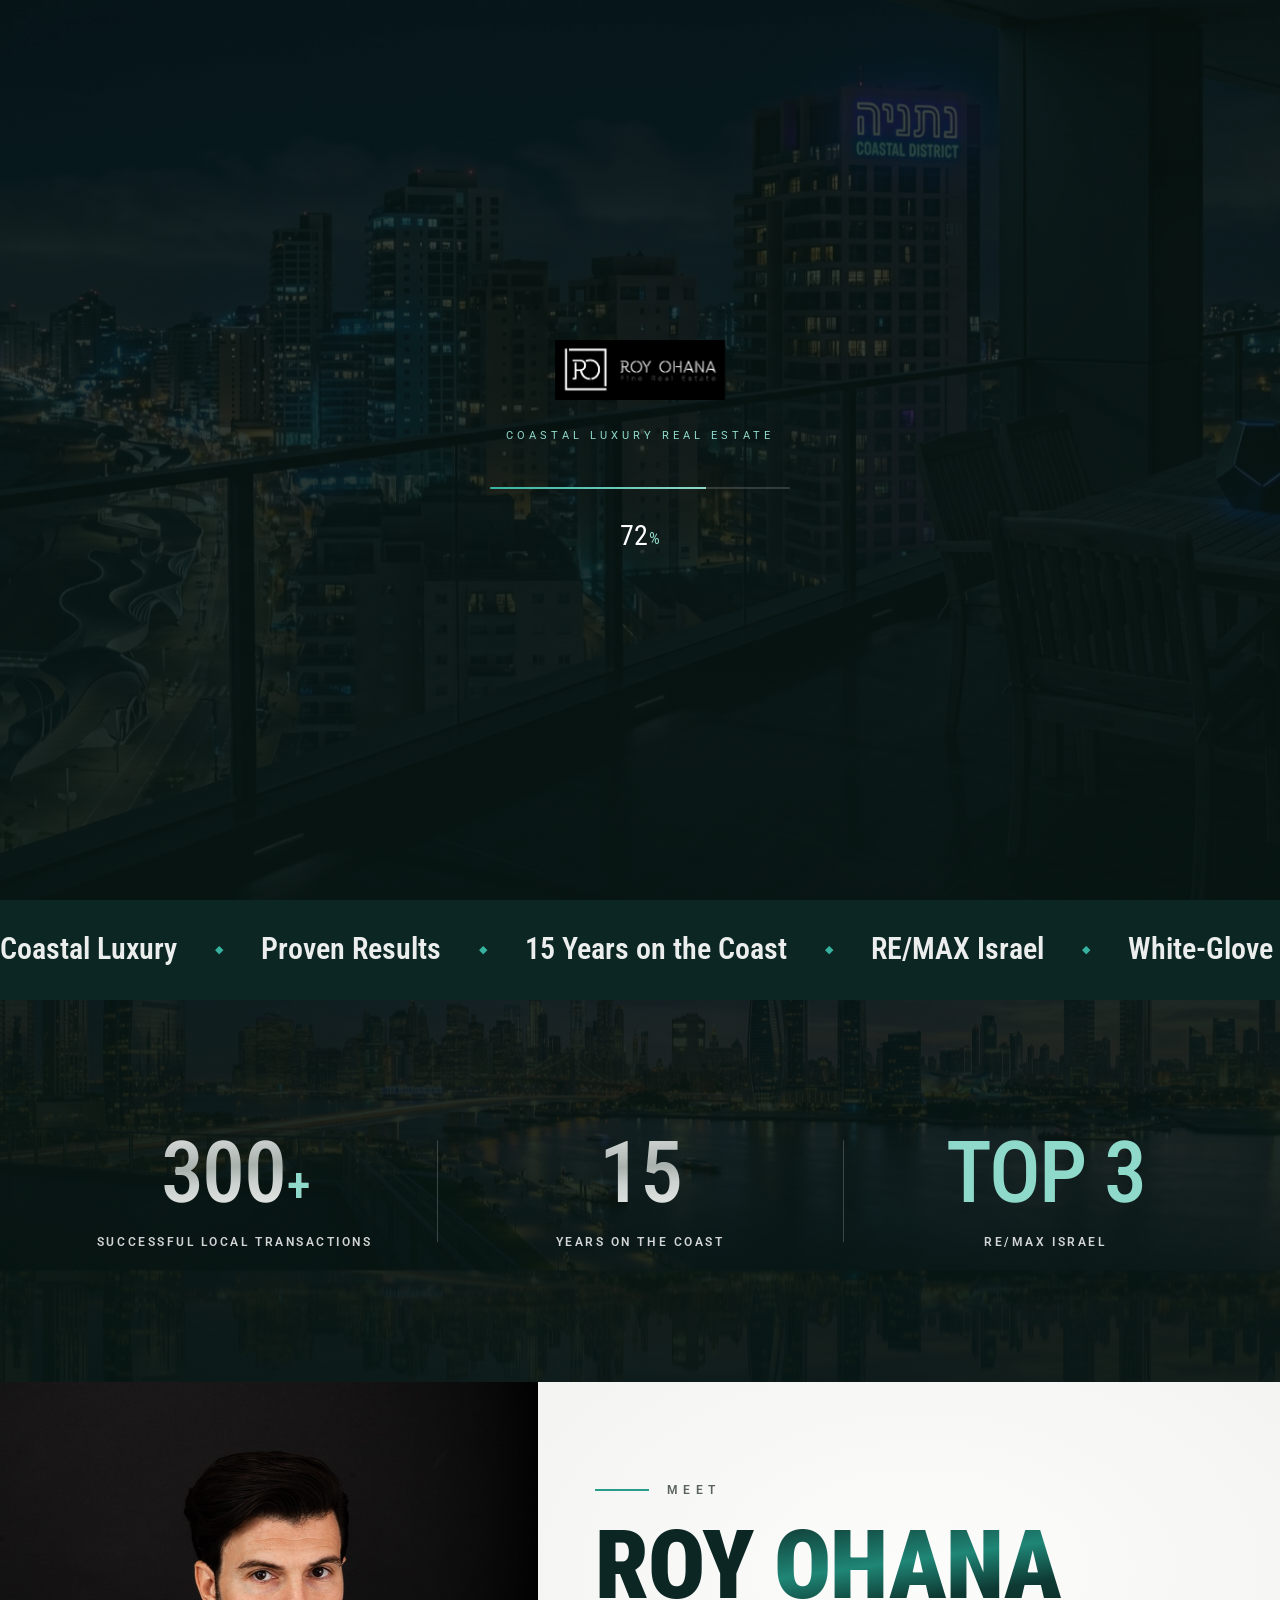
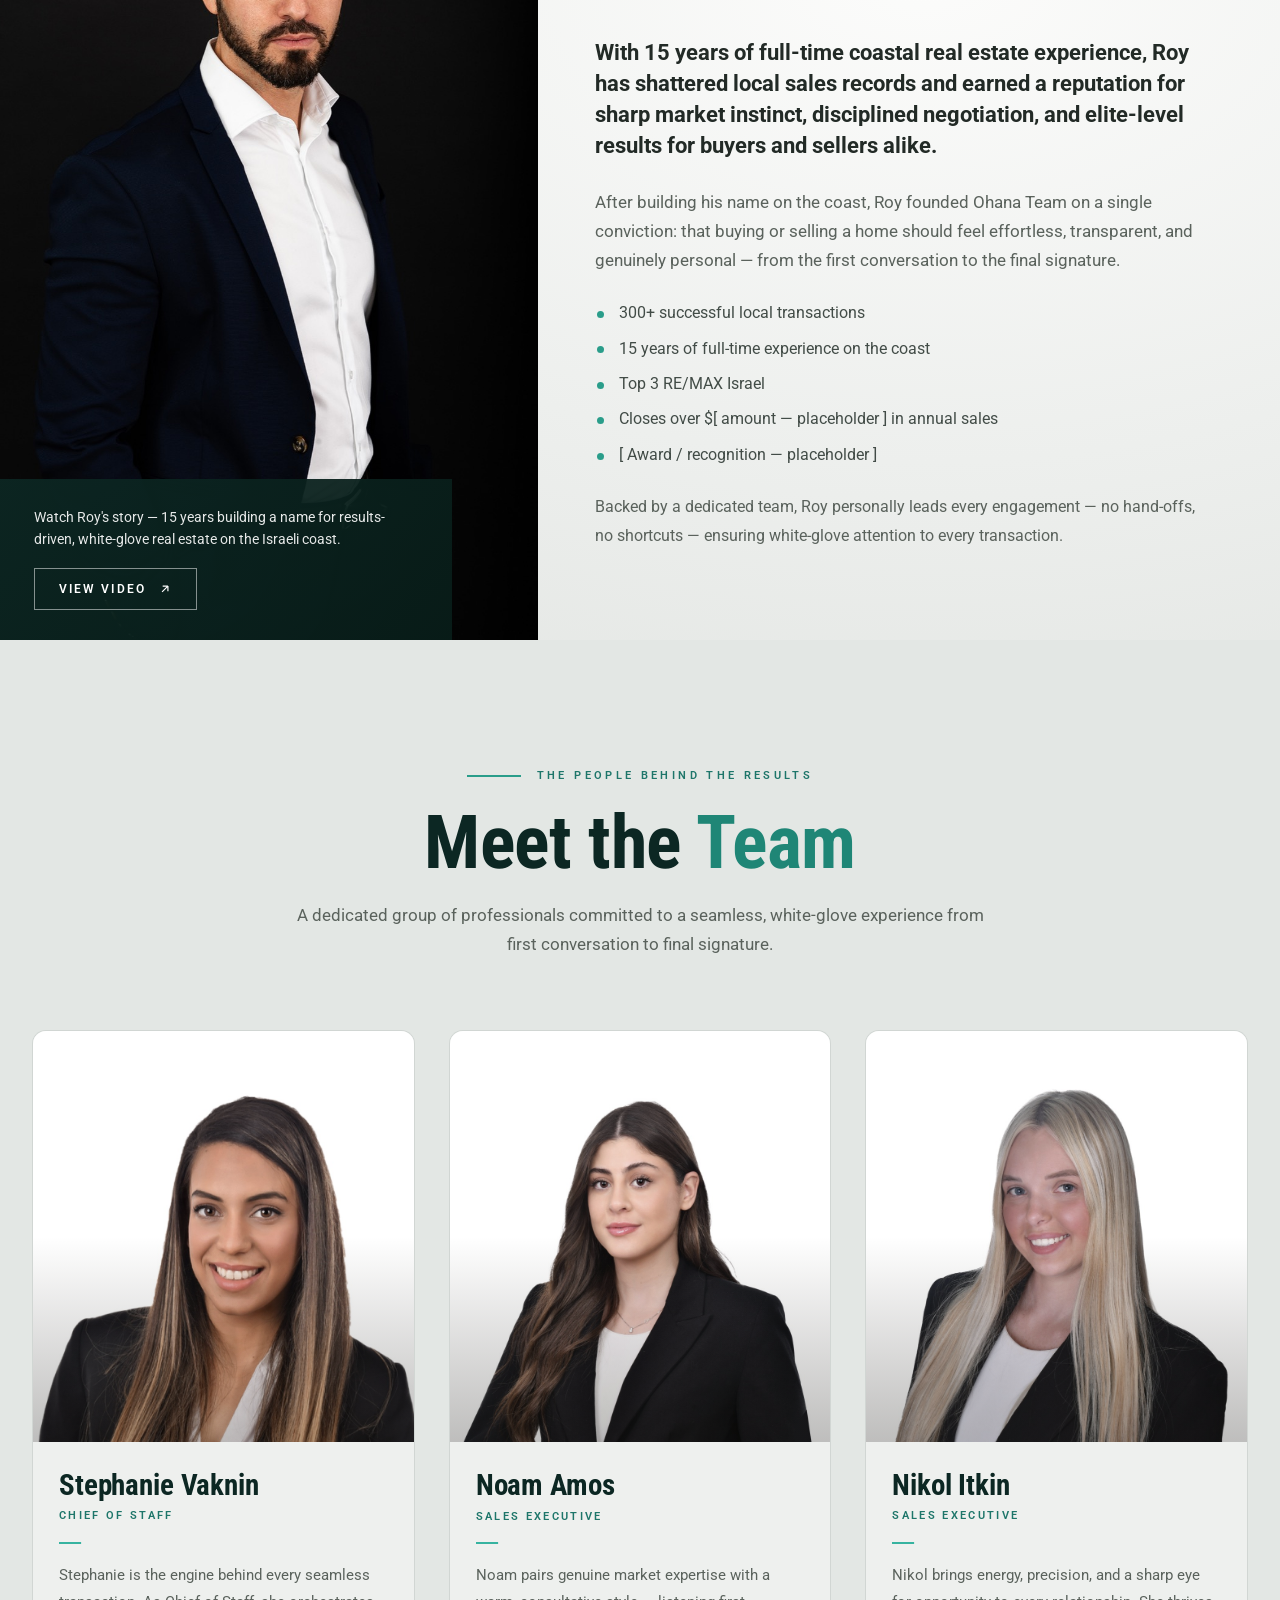
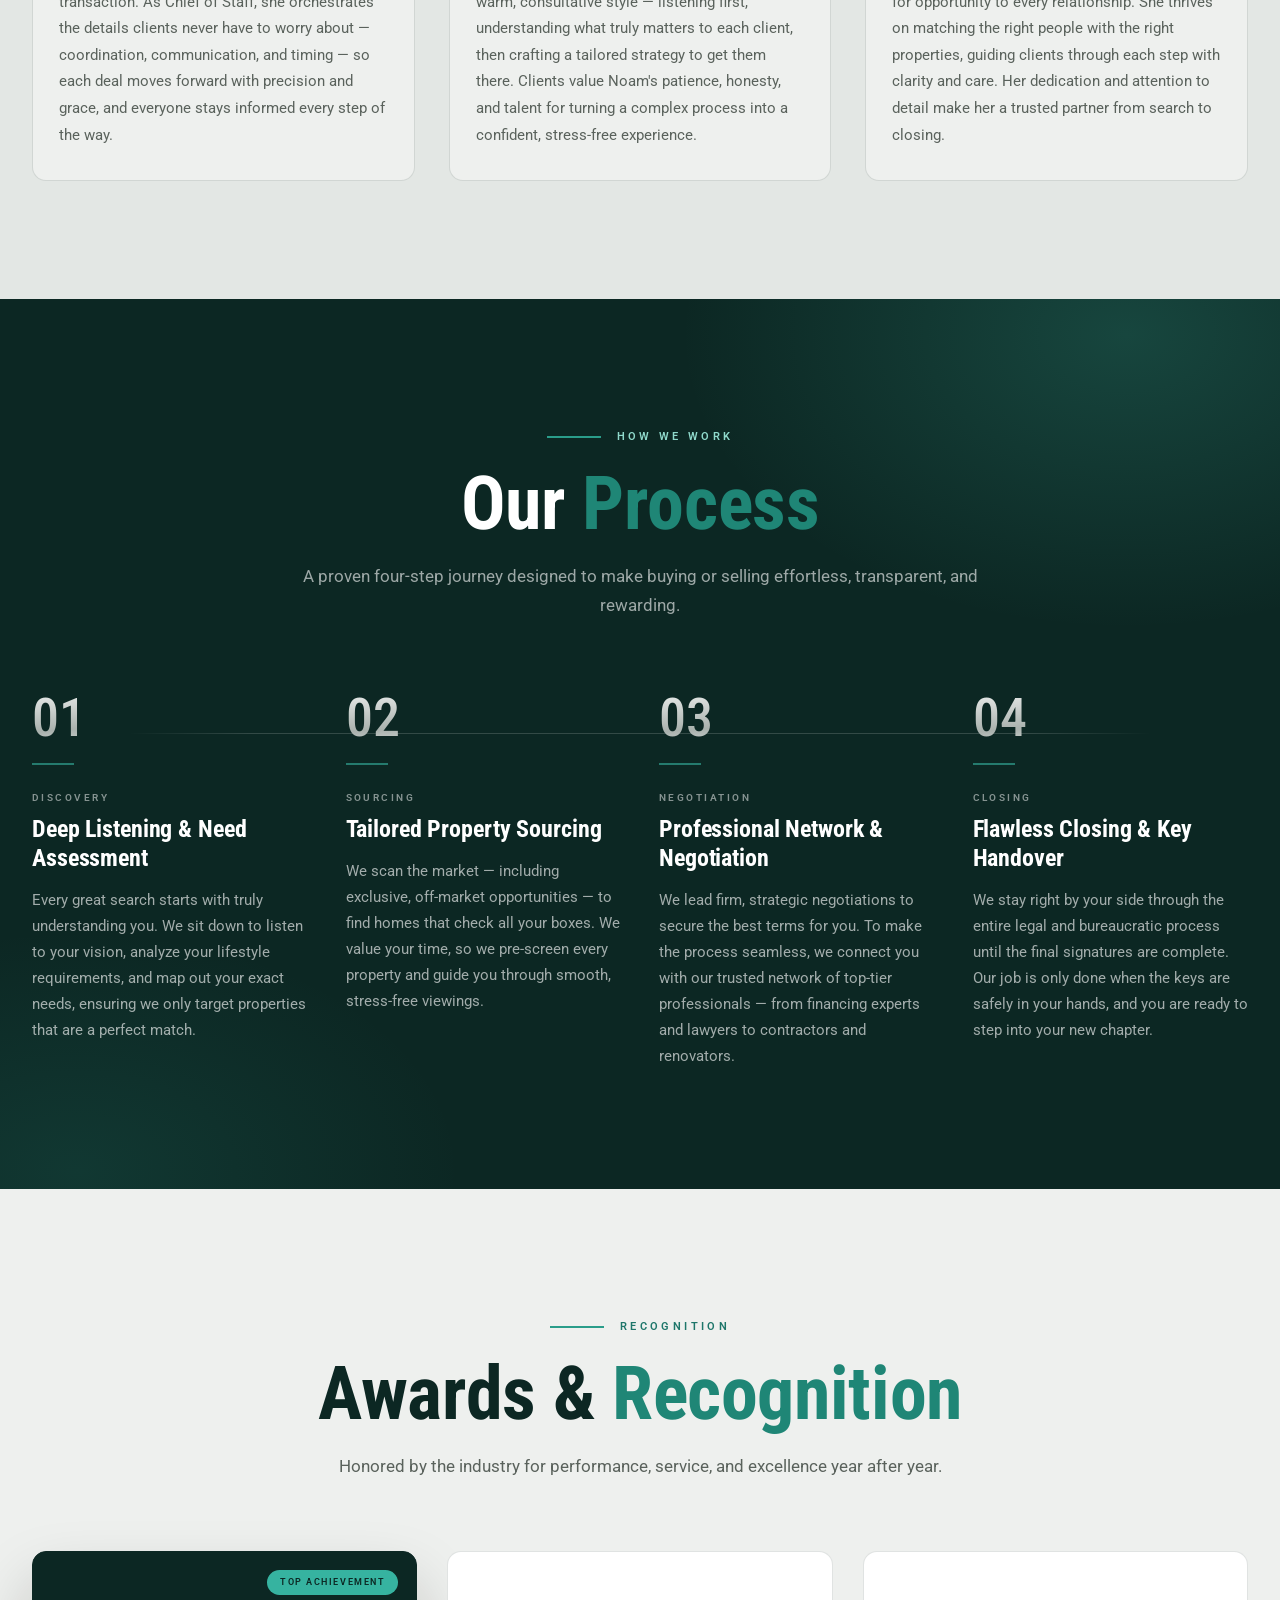
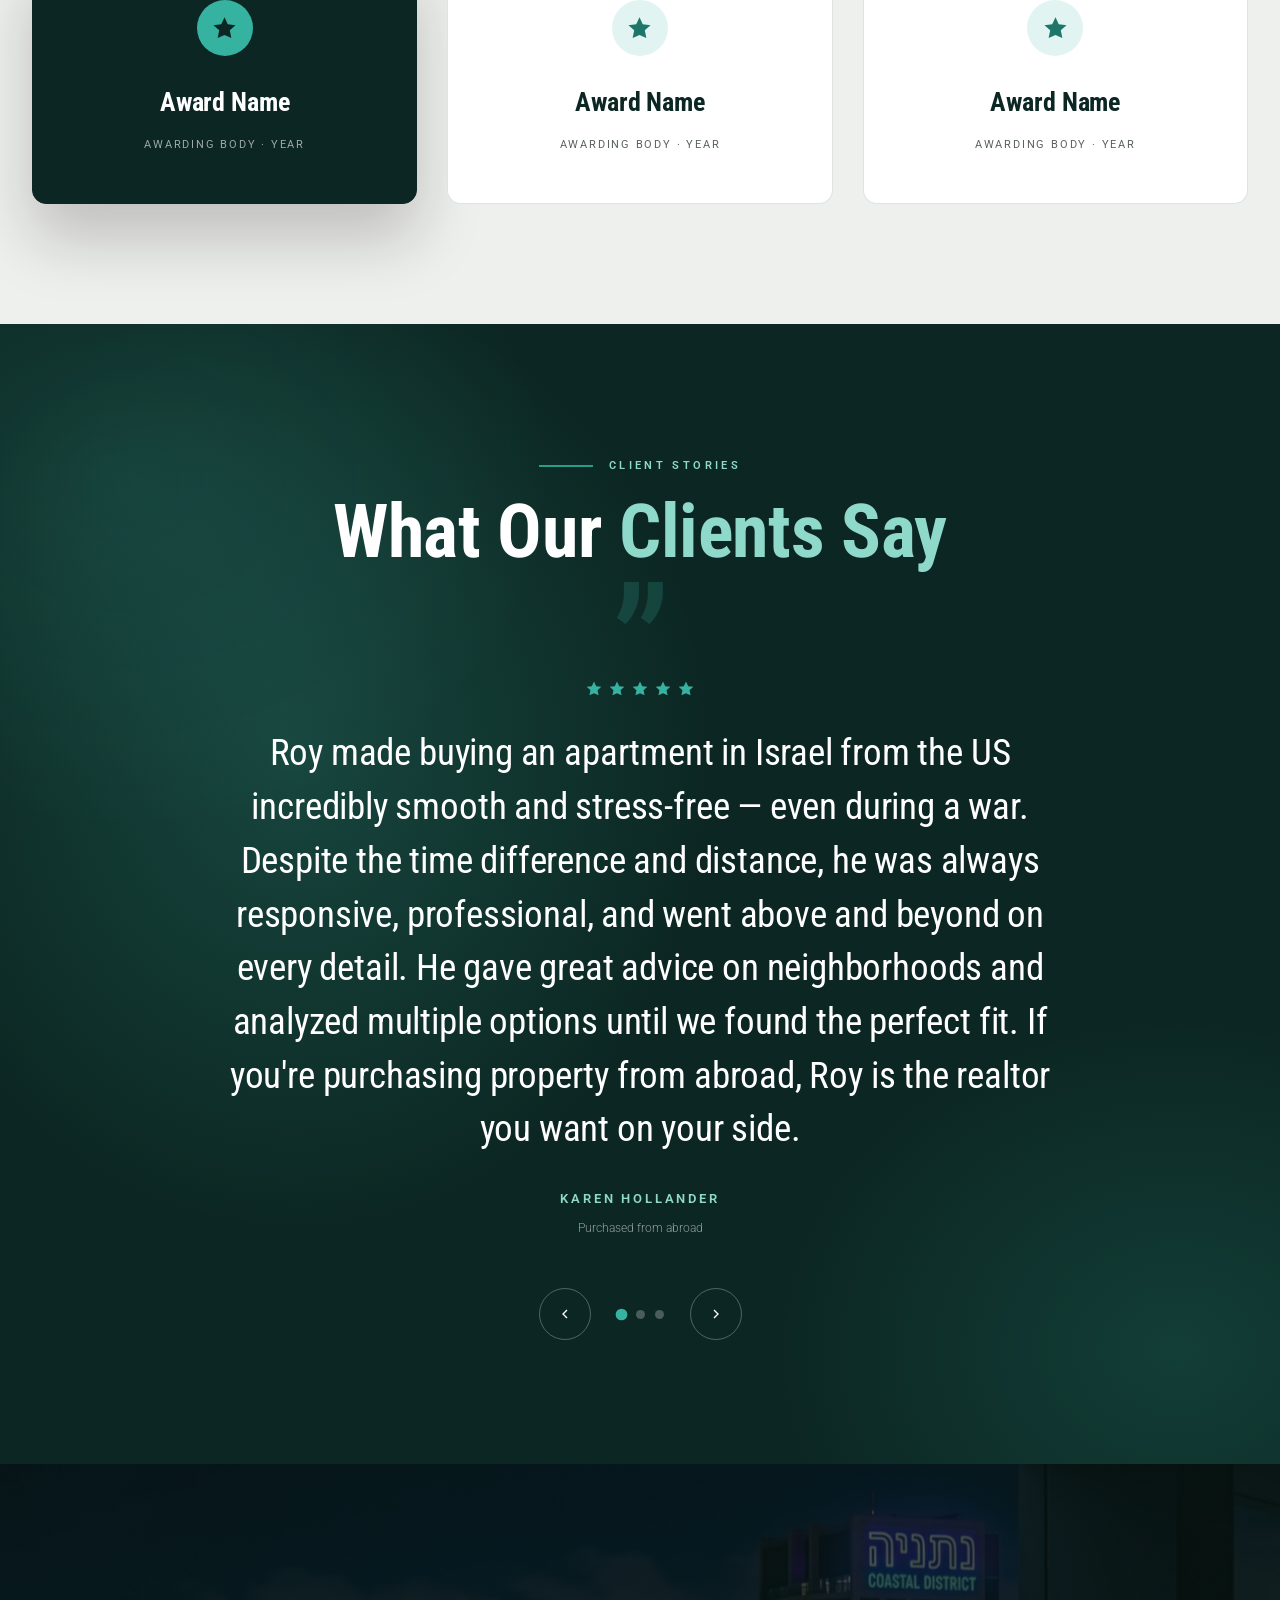
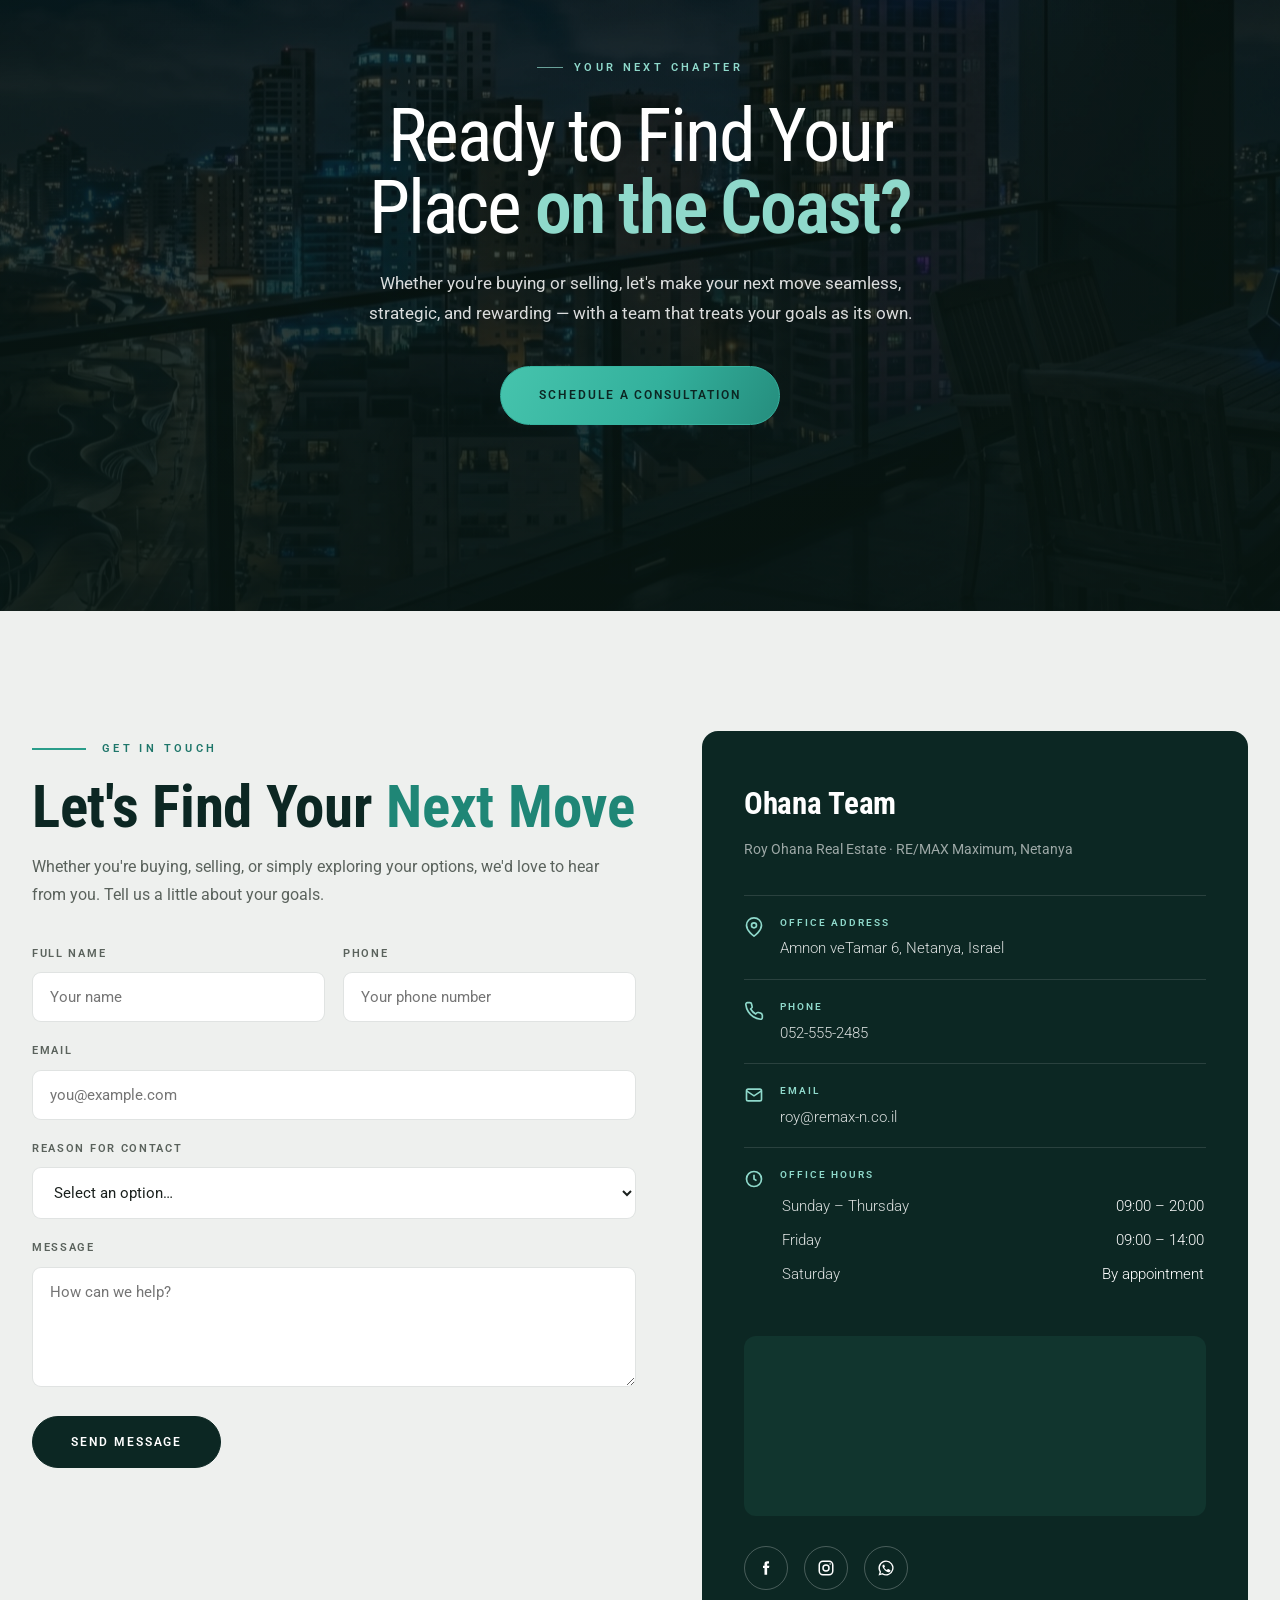
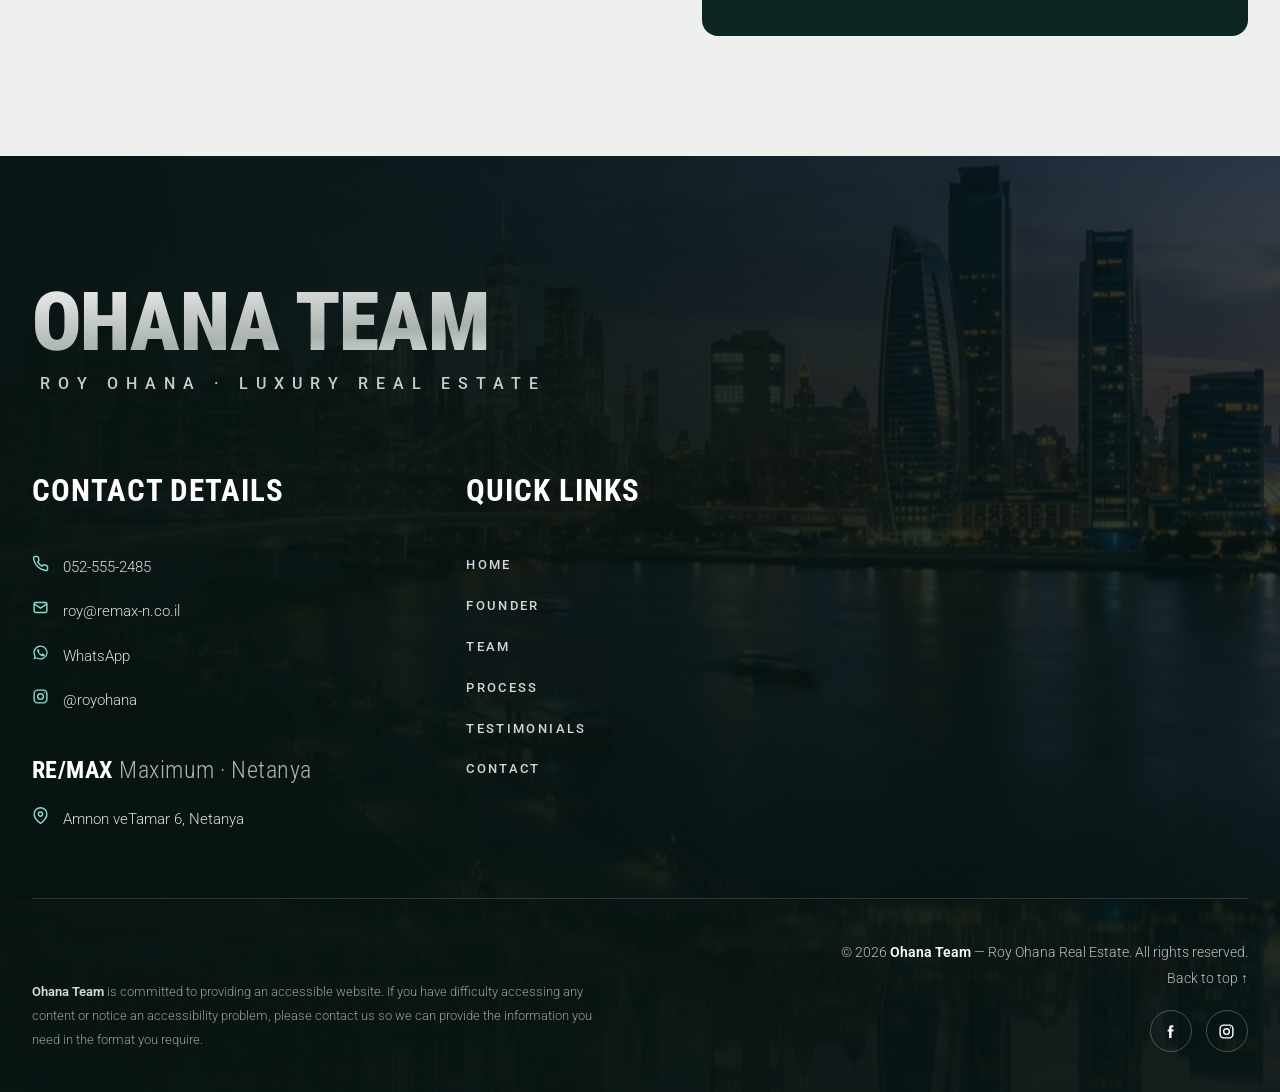
==== index.html @ b8872993 "Update index.html" ====
<!DOCTYPE html>
<html lang="en" dir="ltr">
<head>
<meta charset="UTF-8" />
<meta name="viewport" content="width=device-width, initial-scale=1.0" />
<title>Ohana Team — Roy Ohana Luxury Real Estate</title>
<meta name="description" content="Ohana Team — Roy Ohana Real Estate. Coastal luxury real estate with 15 years of local mastery and proven, elite-level results for buyers and sellers." />

<!-- Fonts: Roboto (whole site) + Roboto Condensed (display name) -->
<link rel="preconnect" href="https://fonts.googleapis.com" />
<link rel="preconnect" href="https://fonts.gstatic.com" crossorigin />
<link href="https://fonts.googleapis.com/css2?family=Roboto:wght@300;400;500;700;900&family=Roboto+Condensed:wght@500;600;700;800;900&display=swap" rel="stylesheet" />
<script>document.documentElement.classList.add('js');</script>

<style>
/* ============================================================
   OHANA TEAM — Modern Premium Luxury Real Estate
   ============================================================ */
:root{
  /* palette sampled from the jordancohen reference — silver light, teal accent, dark-teal sections */
  --ink:        #0c2723;          /* dark teal (matches the photo caption box) */
  --ink-2:      #11352e;          /* lighter — cards / gradients */
  --ink-3:      #081c18;          /* deepest — footer */
  --bone:       #eef0ee;          /* cool light silver (image background) */
  --bone-2:     #e3e7e4;          /* alt silver */
  --sand:       #d2d7d3;          /* hairline */
  --gold:       #36b3a0;          /* seafoam teal accent — on dark / decoration */
  --gold-2:     #8fd9cb;          /* light teal — on dark */
  --gold-ink:   #1e766a;          /* AA teal for small text on light */
  --gold-accent:#1f8676;          /* large teal accents on light */
  --gold-soft:  rgba(54,179,160,.15);
  --teal:       #2a9d8a;          /* teal accent */
  --teal-2:     #43c2ab;          /* bright teal — glows / gradients */
  --grad-gold:  linear-gradient(118deg,#46c4ad 0%,#33b09c 55%,#258d7d 100%);
  --grad-metal: linear-gradient(176deg,#eceeed 0%,#a9b1ad 44%,#ccd2cf 60%,#f3f5f4 100%);
  --text:       #1b211e;
  --text-2:     #424c47;
  --muted:      #5a625c;
  --line:       rgba(20,38,33,.13);
  --line-d:     rgba(255,255,255,.13);
  --white:      #ffffff;

  --header-h:   88px;
  --maxw:       1280px;
  --ease:       cubic-bezier(.16,.84,.44,1);
  --ease-out:   cubic-bezier(.22,1,.36,1);

  --f-sans:    'Roboto', -apple-system, BlinkMacSystemFont, 'Segoe UI', sans-serif;
  --f-display: 'Roboto Condensed', 'Roboto', -apple-system, BlinkMacSystemFont, sans-serif;
  --f-cond:    'Roboto Condensed', 'Roboto', -apple-system, sans-serif;
}

*,*::before,*::after{ box-sizing:border-box; margin:0; padding:0; }
html{ scroll-behavior:smooth; -webkit-text-size-adjust:100%; }
body{
  font-family:var(--f-sans);
  color:var(--text);
  background:var(--bone);
  line-height:1.75;
  font-weight:400;
  overflow-x:hidden;
  -webkit-font-smoothing:antialiased;
}
/* fine grain texture for premium depth */
body::after{
  content:""; position:fixed; inset:0; pointer-events:none; z-index:1500; opacity:.035;
  mix-blend-mode:overlay;
  background-image:url("data:image/svg+xml,%3Csvg xmlns='http://www.w3.org/2000/svg' width='180' height='180'%3E%3Cfilter id='n'%3E%3CfeTurbulence type='fractalNoise' baseFrequency='0.85' numOctaves='4' stitchTiles='stitch'/%3E%3C/filter%3E%3Crect width='100%25' height='100%25' filter='url(%23n)'/%3E%3C/svg%3E");
}
img{ display:block; max-width:100%; }
a{ color:inherit; text-decoration:none; }
ul{ list-style:none; }
section{ scroll-margin-top:var(--header-h); position:relative; }
main:focus{ outline:none; }
::selection{ background:var(--gold); color:var(--ink); }

/* ---------- a11y utilities ---------- */
:focus-visible{ outline:2.5px solid var(--gold); outline-offset:3px; border-radius:2px; }
.sr-only{ position:absolute; width:1px; height:1px; padding:0; margin:-1px; overflow:hidden; clip:rect(0,0,0,0); white-space:nowrap; border:0; }
.skip-link{ position:absolute; left:16px; top:-70px; z-index:2100; background:var(--ink); color:#fff; padding:13px 22px; border-radius:0 0 8px 8px; font-size:.72rem; letter-spacing:.16em; text-transform:uppercase; transition:top .3s var(--ease); }
.skip-link:focus{ top:0; }
html:not(.js) .reveal{ opacity:1; transform:none; }
html:not(.js) .hero .eyebrow,
html:not(.js) .hero h1,
html:not(.js) .hero p.sub,
html:not(.js) .hero-cta,
html:not(.js) .hero .scroll-cue{ opacity:1 !important; transform:none !important; }

/* ---------- Reusable type ---------- */
.eyebrow{
  display:inline-flex; align-items:center; gap:11px;
  font-size:.7rem; letter-spacing:.3em; text-transform:uppercase;
  font-weight:600; color:var(--gold-ink);
}
.eyebrow::before{ content:""; width:26px; height:1px; background:currentColor; opacity:.7; }
.section-head{ max-width:720px; margin:0 auto 70px; text-align:center; }
.section-head .eyebrow{ margin-bottom:20px; }
.section-head .eyebrow{ gap:16px; }
.section-head .eyebrow::before{ width:54px; height:2px; opacity:1; background:var(--teal); }
.section-head h2{
  font-family:var(--f-display); font-weight:400;
  font-size:clamp(2.3rem,5vw,3.9rem); line-height:1.04; color:var(--ink);
  letter-spacing:-.01em;
}
.section-head h2 em{ color:var(--gold-accent); }
.section-head p{ margin-top:20px; color:var(--muted); font-size:1.05rem; }

.container{ width:100%; max-width:var(--maxw); margin:0 auto; padding:0 32px; }

/* ---------- Buttons ---------- */
.btn{
  position:relative; display:inline-flex; align-items:center; gap:.7em; overflow:hidden;
  font-family:var(--f-sans); font-size:.76rem; font-weight:600;
  letter-spacing:.16em; text-transform:uppercase;
  padding:18px 38px; border-radius:50px; cursor:pointer;
  border:1.5px solid var(--gold); background:var(--grad-gold); color:var(--ink);
  transition:color .45s var(--ease), border-color .45s var(--ease), box-shadow .45s var(--ease);
  will-change:transform;
}
.btn span{ position:relative; z-index:1; }
.btn::before{
  content:""; position:absolute; inset:0; z-index:0; background:var(--ink);
  transform:translateY(101%); transition:transform .5s var(--ease-out);
}
.btn:hover{ color:#fff; border-color:var(--ink); box-shadow:0 14px 34px rgba(21,19,14,.22); }
.btn:hover::before{ transform:translateY(0); }
.btn-ghost{ background:transparent; color:#fff; border-color:rgba(255,255,255,.5); }
.btn-ghost::before{ background:#fff; }
.btn-ghost:hover{ color:var(--ink); border-color:#fff; }
.btn-dark{ background:var(--ink); color:#fff; border-color:var(--ink); }
.btn-dark::before{ background:var(--gold); }
.btn-dark:hover{ color:var(--ink); border-color:var(--gold); }
/* micro: light sheen sweep across buttons on hover */
.btn::after{ content:""; position:absolute; top:0; bottom:0; left:-45%; width:35%; z-index:2; background:linear-gradient(100deg, transparent, rgba(255,255,255,.32), transparent); transform:skewX(-18deg); pointer-events:none; opacity:0; }
.btn:hover::after{ animation:btnSheen .9s var(--ease-out); }
@keyframes btnSheen{ 0%{ left:-45%; opacity:0; } 14%{ opacity:1; } 100%{ left:140%; opacity:0; } }

/* ---------- Scroll progress ---------- */
#progress{
  position:fixed; top:0; left:0; height:2px; width:0%;
  background:linear-gradient(90deg,var(--gold),var(--gold-2)); z-index:1200;
  transition:width .1s linear;
}

/* ============================================================
   HEADER
   ============================================================ */
header{
  position:fixed; top:0; left:0; width:100%; z-index:1000;
  height:var(--header-h); display:flex; align-items:center;
  transition:background .5s var(--ease), height .5s var(--ease), box-shadow .5s var(--ease), border-color .5s var(--ease), backdrop-filter .5s var(--ease);
  border-bottom:1px solid transparent;
}
header .container{ display:flex; align-items:center; justify-content:space-between; gap:24px; }
.brand{ display:flex; align-items:center; height:100%; }
.brand img{ height:52px; width:auto; transition:height .5s var(--ease), opacity .3s ease; }
.brand .logo-black{ display:none; }
nav.main{ display:flex; align-items:center; gap:36px; }
nav.main a{
  font-size:.74rem; letter-spacing:.14em; text-transform:uppercase; font-weight:500;
  color:rgba(255,255,255,.92); position:relative; padding:6px 0; transition:color .3s ease;
}
nav.main a::after{
  content:""; position:absolute; left:0; bottom:0; height:1.5px; width:0;
  background:var(--gold); transition:width .4s var(--ease);
}
nav.main a:hover{ color:#fff; }
nav.main a:hover::after{ width:100%; }
.header-social{ display:flex; align-items:center; gap:15px; padding-left:10px; margin-left:6px; border-left:1px solid rgba(255,255,255,.25); }
.header-social a{ color:#fff; opacity:.8; transition:opacity .3s, color .3s, transform .3s; display:flex; }
.header-social a:hover{ opacity:1; color:var(--gold-2); transform:translateY(-2px); }
.header-social svg{ width:17px; height:17px; }

header.scrolled{ background:rgba(246,244,237,.82); backdrop-filter:saturate(1.4) blur(14px); -webkit-backdrop-filter:saturate(1.4) blur(14px); height:70px; box-shadow:0 10px 40px rgba(21,19,14,.07); border-color:var(--line); }
header.scrolled .brand .logo-white{ display:none; }
header.scrolled .brand .logo-black{ display:block; }
header.scrolled .brand img{ height:40px; }
header.scrolled nav.main a{ color:var(--text); }
header.scrolled nav.main a:hover{ color:var(--gold-ink); }
header.scrolled .header-social{ border-color:var(--line); }
header.scrolled .header-social a{ color:var(--text); }
header.scrolled .header-social a:hover{ color:var(--gold-ink); }

.burger{ display:none; flex-direction:column; gap:5px; width:30px; height:24px; justify-content:center; cursor:pointer; background:none; border:0; }
.burger span{ display:block; height:2px; width:100%; background:#fff; transition:.35s var(--ease); }
header.scrolled .burger span{ background:var(--ink); }
.burger.active span{ background:#fff; }
.burger.active span:nth-child(1){ transform:translateY(7px) rotate(45deg); }
.burger.active span:nth-child(2){ opacity:0; }
.burger.active span:nth-child(3){ transform:translateY(-7px) rotate(-45deg); }

.mobile-nav{
  position:fixed; inset:0; z-index:999; background:var(--ink);
  display:flex; flex-direction:column; align-items:center; justify-content:center; gap:6px;
  opacity:0; visibility:hidden; transform:translateY(-12px);
  transition:opacity .45s var(--ease), transform .45s var(--ease), visibility .45s;
}
.mobile-nav.open{ opacity:1; visibility:visible; transform:translateY(0); }
.mobile-nav a{ color:#fff; font-family:var(--f-display); font-size:2.1rem; font-weight:400; padding:9px 0; transition:color .3s; }
.mobile-nav a:hover{ color:var(--gold-2); }
.mobile-nav .m-social{ display:flex; gap:22px; margin-top:30px; }
.mobile-nav .m-social a{ font-size:0; color:#fff; }
.mobile-nav .m-social svg{ width:24px; height:24px; }

/* ============================================================
   HERO — full-bleed video
   ============================================================ */
.hero{ position:relative; height:100vh; height:100svh; min-height:600px; width:100%; overflow:hidden; display:flex; align-items:center; }
.hero-video{ position:absolute; inset:0; z-index:0; overflow:hidden; background:var(--ink-3); }
/* Vimeo source is portrait 9:16 — cover the hero edge-to-edge (no letterbox bars) */
.hero-video iframe{
  position:absolute; top:50%; left:50%;
  width:max(100vw, calc(100vh * 9 / 16));
  height:max(100vh, calc(100vw * 16 / 9));
  transform:translate(-50%,-50%) scale(1.02);
  border:0; pointer-events:none;
}
.hero-overlay{
  position:absolute; inset:0; z-index:1;
  background:
    linear-gradient(90deg, rgba(6,20,17,.84) 0%, rgba(6,20,17,.48) 46%, rgba(6,20,17,.16) 100%),
    linear-gradient(to bottom, rgba(6,20,17,.5) 0%, rgba(6,20,17,.28) 40%, rgba(6,20,17,.82) 100%);
}
.hero-inner{ position:relative; z-index:2; width:100%; will-change:transform; }
.hero-content{ max-width:820px; }
.hero .r-mask{ overflow:hidden; }
.hero .eyebrow{ color:var(--gold-2); margin-bottom:26px; transform:translateY(150%); }
.hero .eyebrow::before{ background:var(--gold-2); }
.hero h1{
  font-family:var(--f-display); font-weight:300; color:#fff;
  font-size:clamp(2.9rem,6.8vw,5.8rem); line-height:1.02; letter-spacing:-.015em;
  text-shadow:0 2px 30px rgba(0,0,0,.4); margin-bottom:28px; transform:translateY(112%);
}
.hero h1 em{ font-weight:600; color:var(--gold-2); }
@supports ((-webkit-background-clip:text) or (background-clip:text)){
  .hero h1 em{ background:linear-gradient(100deg,#c4ece2 0%,#5ccdb7 28%,#1f8676 50%,#5ccdb7 72%,#d2efe8 100%); background-size:220% auto; -webkit-background-clip:text; background-clip:text; -webkit-text-fill-color:transparent; animation:sheen 7s linear infinite; }
}
@keyframes sheen{ from{ background-position:0% center; } to{ background-position:220% center; } }
.hero p.sub{
  color:rgba(255,255,255,.9); font-size:1.1rem; font-weight:300; max-width:560px;
  line-height:1.8; margin-bottom:42px; transform:translateY(118%); text-shadow:0 1px 16px rgba(0,0,0,.5);
}
.hero-cta{ display:flex; flex-wrap:wrap; align-items:center; gap:18px 30px; opacity:0; }
.watch-link{ display:inline-flex; align-items:center; gap:14px; color:#fff; font-size:.76rem; letter-spacing:.16em; text-transform:uppercase; font-weight:500; cursor:pointer; transition:color .3s; background:none; border:0; font-family:var(--f-sans); }
.watch-link:hover{ color:var(--gold-2); }
.watch-link .play{
  width:48px; height:48px; border-radius:50%; border:1.5px solid rgba(255,255,255,.55);
  display:flex; align-items:center; justify-content:center; transition:.4s var(--ease); position:relative;
}
.watch-link .play::after{ content:""; position:absolute; inset:-1.5px; border-radius:50%; border:1.5px solid var(--gold-2); transform:scale(1.25); opacity:0; transition:.5s var(--ease); }
.watch-link:hover .play{ border-color:transparent; background:var(--gold-soft); }
.watch-link:hover .play::after{ transform:scale(1); opacity:1; }
.watch-link .play svg{ width:14px; height:14px; margin-left:2px; }

.hero.ready .eyebrow{ animation:rise 1s var(--ease-out) .55s forwards; }
.hero.ready h1{ animation:rise 1.2s var(--ease-out) .72s forwards; }
.hero.ready p.sub{ animation:rise 1.1s var(--ease-out) 1s forwards; }
.hero.ready .hero-cta{ animation:fadeUp 1s var(--ease-out) 1.25s forwards; }
.hero.ready .hero-video iframe{ animation:heroZoom 2.8s var(--ease-out) .05s forwards; }
.hero.ready .scroll-cue{ animation:cueIn 1s ease 1.7s forwards; }
@keyframes rise{ from{ transform:translateY(112%); } to{ transform:translateY(0); } }
@keyframes fadeUp{ from{opacity:0; transform:translateY(26px);} to{opacity:1; transform:translateY(0);} }
@keyframes heroZoom{ from{ transform:translate(-50%,-50%) scale(1.16); } to{ transform:translate(-50%,-50%) scale(1.02); } }
@keyframes cueIn{ from{opacity:0;} to{opacity:1;} }

.scroll-cue{
  position:absolute; bottom:32px; left:50%; transform:translateX(-50%); z-index:2;
  display:flex; flex-direction:column; align-items:center; gap:10px; color:rgba(255,255,255,.7);
  font-size:.6rem; letter-spacing:.3em; text-transform:uppercase; opacity:0;
}
.scroll-cue .mouse{ width:23px; height:37px; border:1.5px solid rgba(255,255,255,.5); border-radius:14px; position:relative; }
.scroll-cue .mouse::after{ content:""; position:absolute; top:7px; left:50%; transform:translateX(-50%); width:3px; height:7px; background:#fff; border-radius:2px; animation:wheel 1.7s infinite; }
@keyframes wheel{ 0%{opacity:0; top:7px;} 40%{opacity:1;} 100%{opacity:0; top:18px;} }

/* ============================================================
   MARQUEE
   ============================================================ */
.marquee{ background:var(--ink); color:#fff; padding:24px 0; overflow:hidden; white-space:nowrap; }
.marquee-track{ display:inline-flex; align-items:center; gap:38px; animation:scrollx 32s linear infinite; will-change:transform; }
.marquee:hover .marquee-track{ animation-play-state:paused; }
.marquee-track span{ font-family:var(--f-display); font-weight:400; font-size:1.5rem; letter-spacing:.01em; color:rgba(255,255,255,.92); }
.marquee-track i{ color:var(--gold); font-size:.7rem; font-style:normal; }
@keyframes scrollx{ from{transform:translateX(0);} to{transform:translateX(-50%);} }

/* ============================================================
   IMAGE BANDS — animated background reveal (zoom-in) + parallax
   ============================================================ */
.imgband{ position:relative; overflow:hidden; color:#fff; isolation:isolate; }
.imgband-bg{ position:absolute; inset:-10% 0; z-index:0; will-change:transform; }
.imgband-bg img{ width:100%; height:100%; object-fit:cover; transform:scale(1.28); transition:transform 1.9s var(--ease-out); }
.imgband.in .imgband-bg img{ transform:scale(1.06); }
.imgband-overlay{ position:absolute; inset:0; z-index:1; }
.imgband .container{ position:relative; z-index:2; }

/* ============================================================
   STATS — coastal-skyline image band
   ============================================================ */
.stats{ padding:112px 0; }
.stats .imgband-overlay{ background:linear-gradient(180deg, rgba(8,22,18,.82) 0%, rgba(8,22,18,.9) 100%), radial-gradient(75% 100% at 50% 50%, rgba(8,22,18,.15), rgba(8,22,18,.6)); }
.stats-grid{ display:grid; grid-template-columns:repeat(3,1fr); }
.stat{ text-align:center; padding:18px 26px; position:relative; }
.stat + .stat::before{ content:""; position:absolute; left:0; top:50%; transform:translateY(-50%); width:1px; height:64%; background:rgba(255,255,255,.2); }
.stat-num{ font-family:var(--f-display); font-weight:500; font-size:clamp(3rem,7vw,5.4rem); line-height:1; display:flex; justify-content:center; align-items:baseline; letter-spacing:-.02em; color:#eef1f0; background:var(--grad-metal); -webkit-background-clip:text; background-clip:text; -webkit-text-fill-color:transparent; }
.stat-num .plus{ font-size:.55em; margin-left:2px; -webkit-text-fill-color:var(--gold-2); color:var(--gold-2); }
.stat-num.is-text{ background:none; -webkit-text-fill-color:var(--gold-2); color:var(--gold-2); }
.stat-label{ margin-top:16px; font-size:.72rem; letter-spacing:.22em; text-transform:uppercase; color:rgba(255,255,255,.82); font-weight:600; }

/* ============================================================
   FOUNDER — "Meet Roy Ohana" spotlight (jordancohen-style)
   ============================================================ */
.founder{ background:radial-gradient(120% 110% at 72% 22%, #fcfcfb 0%, #edefed 52%, #e0e3e0 100%); color:var(--text); }
.founder-split{ display:grid; grid-template-columns:0.84fr 1.16fr; align-items:stretch; min-height:90vh; }
.founder-photo{ position:relative; overflow:hidden; min-height:420px; }
.founder-photo > img{ width:100%; height:100%; object-fit:cover; object-position:center 18%; transition:transform 1.4s var(--ease); }
.founder:hover .founder-photo > img{ transform:scale(1.04); }
.founder-caption{ position:absolute; left:0; bottom:0; max-width:84%; padding:28px 34px 30px; color:#fff; background:linear-gradient(135deg, rgba(12,39,35,.92), rgba(8,28,24,.96)); }
.founder-caption p{ font-size:.86rem; line-height:1.55; color:rgba(255,255,255,.9); margin-bottom:18px; }
.founder-video{ display:inline-flex; align-items:center; gap:12px; font-family:var(--f-sans); font-size:.72rem; font-weight:600; letter-spacing:.18em; text-transform:uppercase; color:#fff; background:none; border:1px solid rgba(255,255,255,.5); padding:13px 24px; cursor:pointer; transition:.4s var(--ease); }
.founder-video:hover{ background:var(--gold); border-color:var(--gold); color:var(--ink); }
.founder-video svg{ width:14px; height:14px; }
.founder-content{ padding:clamp(56px,7vw,96px) clamp(36px,6vw,104px) clamp(56px,7vw,96px) clamp(34px,4.5vw,72px); align-self:center; max-width:900px; }
.founder-eyebrow{ display:inline-flex; align-items:center; gap:18px; font-size:.78rem; letter-spacing:.42em; text-transform:uppercase; font-weight:600; color:var(--muted); margin-bottom:22px; }
.founder-eyebrow .line{ width:54px; height:2px; background:var(--teal); }
.founder-name{ font-family:var(--f-cond); font-weight:900; text-transform:uppercase; font-size:clamp(3rem,7.4vw,6.6rem); line-height:.9; letter-spacing:-.01em; color:var(--ink); margin-bottom:30px; }
.founder-name .metal{ background:linear-gradient(172deg,#0c2723 0%,#1f8676 46%,#0e3a33 72%,#0c2723 100%); -webkit-background-clip:text; background-clip:text; -webkit-text-fill-color:transparent; color:var(--ink); }
.founder-lead{ font-size:clamp(1.2rem,1.7vw,1.46rem); font-weight:700; line-height:1.42; color:#222a26; margin-bottom:26px; }
.founder-sub{ color:var(--muted); font-size:1.04rem; line-height:1.75; margin-bottom:26px; }
.founder-list{ display:grid; gap:11px; margin-bottom:26px; }
.founder-list li{ position:relative; padding-left:24px; color:var(--text-2); font-size:1.02rem; line-height:1.5; }
.founder-list li::before{ content:""; position:absolute; left:2px; top:.6em; width:7px; height:7px; border-radius:50%; background:var(--teal); }
.founder-close{ color:var(--muted); font-size:1.02rem; line-height:1.75; }
@media (max-width:980px){
  .founder-split{ grid-template-columns:1fr; min-height:0; }
  .founder-photo{ min-height:64vh; }
  .founder-content{ max-width:none; }
}
@media (max-width:560px){
  .founder-photo{ min-height:82vw; }
  .founder-caption{ max-width:100%; padding:22px 22px 24px; }
  .founder-name{ line-height:.94; }
  .founder-content{ padding:48px 22px 56px; }
}

/* ============================================================
   TEAM CARDS
   ============================================================ */
.team{ padding:118px 0; background:var(--bone-2); }
.team-grid{ display:grid; grid-template-columns:repeat(3,1fr); gap:34px; }
.member{ position:relative; background:var(--bone); border:1px solid var(--line); border-radius:14px; overflow:hidden; transition:transform .25s var(--ease-out), box-shadow .55s var(--ease-out); transform-style:preserve-3d; }
.member::before{ content:""; position:absolute; top:0; left:0; right:0; height:3px; background:var(--grad-gold); transform:scaleX(0); transform-origin:left; transition:transform .55s var(--ease-out); z-index:3; }
.member:hover{ transform:translateY(-10px); box-shadow:0 34px 70px rgba(12,39,35,.16); }
.member:hover::before{ transform:scaleX(1); }
.member .photo{ position:relative; overflow:hidden; aspect-ratio:5/5.4; background:var(--bone-2); }
.member .photo img{ width:100%; height:100%; object-fit:cover; object-position:top center; filter:grayscale(22%); transition:transform 1.1s var(--ease), filter .6s ease; }
.member .photo::after{ content:""; position:absolute; inset:0; background:linear-gradient(to top, rgba(20,18,14,.5), transparent 50%); opacity:.55; transition:opacity .5s; }
.member:hover .photo img{ transform:scale(1.07); filter:grayscale(0); }
.member:hover .photo::after{ opacity:.85; }
.member .body{ padding:28px 26px 32px; }
.member .name{ font-family:var(--f-display); font-size:1.6rem; font-weight:500; color:var(--ink); line-height:1.1; }
.member .role{ margin-top:6px; font-size:.66rem; letter-spacing:.22em; text-transform:uppercase; color:var(--gold-ink); font-weight:600; }
.member .role-line{ width:34px; height:2px; background:var(--gold); margin:16px 0 18px; transform:scaleX(.65); transform-origin:left; transition:transform .55s var(--ease); }
.member:hover .role-line{ transform:scaleX(1); }
.member .desc{ color:var(--muted); font-size:.95rem; line-height:1.75; }

/* ============================================================
   PROCESS
   ============================================================ */
.process{ padding:120px 0; color:#fff; background-color:var(--ink); background-image:radial-gradient(58% 55% at 88% 4%, rgba(67,194,171,.2), transparent 60%), radial-gradient(50% 45% at 6% 98%, rgba(54,179,160,.12), transparent 60%); }
.process .section-head h2{ color:#fff; }
.process .section-head p{ color:rgba(255,255,255,.6); }
.process .section-head .eyebrow{ color:var(--gold-2); }
.process-grid{ display:grid; grid-template-columns:repeat(4,1fr); gap:38px; position:relative; }
.process-grid::before{ content:""; position:absolute; top:42px; left:8%; right:8%; height:1px; background:linear-gradient(90deg,transparent,rgba(255,255,255,.16) 12%,rgba(255,255,255,.16) 88%,transparent); z-index:0; }
.step{ position:relative; z-index:1; }
.step .num{ font-family:var(--f-display); font-size:3.4rem; font-weight:500; line-height:1; color:#eef1f0; background:var(--grad-metal); -webkit-background-clip:text; background-clip:text; -webkit-text-fill-color:transparent; }
.step .num small{ display:block; width:42px; height:2px; background:var(--gold); margin-top:18px; opacity:.6; }
.step .phase{ margin-top:24px; font-size:.64rem; letter-spacing:.24em; text-transform:uppercase; color:rgba(255,255,255,.5); font-weight:600; }
.step h3{ margin-top:8px; font-family:var(--f-display); font-size:1.5rem; font-weight:500; color:#fff; line-height:1.2; }
.step p{ margin-top:14px; color:rgba(255,255,255,.62); font-size:.93rem; line-height:1.75; }

/* ============================================================
   AWARDS
   ============================================================ */
.awards{ padding:120px 0; background:var(--bone); }
.awards-grid{ display:grid; grid-template-columns:repeat(3,1fr); gap:30px; align-items:stretch; }
.award{ position:relative; background:#fff; border:1px solid var(--line); border-radius:14px; padding:48px 34px; text-align:center; transition:transform .55s var(--ease-out), box-shadow .55s var(--ease-out); }
.award:hover{ transform:translateY(-9px); box-shadow:0 28px 56px rgba(21,19,14,.12); }
.award .star{ width:56px; height:56px; margin:0 auto 24px; border-radius:50%; background:var(--gold-soft); display:flex; align-items:center; justify-content:center; color:var(--gold-ink); }
.award .star svg{ width:27px; height:27px; }
.award h3{ font-family:var(--f-display); font-size:1.6rem; font-weight:500; color:var(--ink); }
.award .meta{ margin-top:10px; font-size:.7rem; letter-spacing:.16em; text-transform:uppercase; color:var(--muted); }
.award.flagship{ background:var(--ink); border-color:var(--ink); transform:translateY(-14px); box-shadow:0 34px 64px rgba(21,19,14,.22); }
.award.flagship:hover{ transform:translateY(-20px); }
.award.flagship h3{ color:#fff; }
.award.flagship .meta{ color:rgba(255,255,255,.6); }
.award.flagship .star{ background:var(--gold); color:var(--ink); }
.award .ribbon{ position:absolute; top:18px; right:18px; font-size:.54rem; letter-spacing:.18em; text-transform:uppercase; color:var(--ink); background:var(--gold); padding:5px 13px; border-radius:30px; font-weight:600; }

/* ============================================================
   TESTIMONIALS
   ============================================================ */
.testimonials{ padding:124px 0; color:#fff; position:relative; overflow:hidden; background-color:var(--ink); background-image:radial-gradient(55% 50% at 10% 14%, rgba(67,194,171,.14), transparent 60%), radial-gradient(52% 48% at 92% 90%, rgba(54,179,160,.16), transparent 60%); }
/* micro: slow drifting teal aurora */
.testimonials::before{ content:""; position:absolute; inset:-25%; z-index:0; pointer-events:none; background:radial-gradient(36% 46% at 32% 42%, rgba(67,194,171,.2), transparent 60%); animation:aurora 17s ease-in-out infinite alternate; }
.testimonials .container{ position:relative; z-index:1; }
@keyframes aurora{ 0%{ transform:translate(0,0); } 50%{ transform:translate(9%,7%) scale(1.08); } 100%{ transform:translate(-7%,-5%) scale(1.02); } }
.testimonials .section-head h2{ color:#fff; }
.testimonials .section-head .eyebrow{ color:var(--gold-2); }
.testimonials .section-head h2 em{ color:var(--gold-2); }
.testimonials .quote-mark{ font-family:var(--f-display); font-size:11rem; line-height:.6; color:var(--gold); opacity:.2; text-align:center; height:78px; }
.t-viewport{ max-width:840px; margin:0 auto; display:grid; }
.t-slide{ grid-area:1 / 1; text-align:center; opacity:0; visibility:hidden; transform:translateY(18px); transition:opacity .8s var(--ease-out), transform .8s var(--ease-out), visibility .8s; pointer-events:none; }
.t-slide.active{ opacity:1; visibility:visible; transform:none; pointer-events:auto; }
.t-stars{ display:flex; justify-content:center; gap:5px; color:var(--gold); margin-bottom:28px; }
.t-stars svg{ width:18px; height:18px; }
.t-text{ font-family:var(--f-display); font-weight:300; font-size:clamp(1.35rem,2.7vw,2rem); line-height:1.5; color:#fff; }
.t-author{ margin-top:32px; }
.t-author .nm{ font-size:.8rem; letter-spacing:.22em; text-transform:uppercase; color:var(--gold-2); font-weight:600; }
.t-author .loc{ margin-top:6px; font-size:.78rem; color:rgba(255,255,255,.55); font-weight:300; }
.t-controls{ display:flex; align-items:center; justify-content:center; gap:26px; margin-top:50px; }
.t-arrow{ width:52px; height:52px; border-radius:50%; border:1px solid rgba(255,255,255,.28); background:none; color:#fff; cursor:pointer; display:flex; align-items:center; justify-content:center; transition:.4s var(--ease); }
.t-arrow:hover{ background:var(--gold); border-color:var(--gold); color:var(--ink); }
.t-arrow svg{ width:16px; height:16px; }
.t-dots{ display:flex; gap:10px; }
.t-dot{ width:9px; height:9px; border-radius:50%; background:rgba(255,255,255,.25); border:0; cursor:pointer; padding:0; transition:.35s; }
.t-dot.active{ background:var(--gold); transform:scale(1.3); }

/* ============================================================
   CTA BAND — balcony image
   ============================================================ */
.cta-band{ padding:clamp(120px,16vw,185px) 0; text-align:center; }
.cta-band .imgband-overlay{ background:linear-gradient(180deg, rgba(8,22,18,.62) 0%, rgba(8,22,18,.82) 100%), radial-gradient(60% 80% at 50% 40%, rgba(8,22,18,.1), rgba(8,22,18,.5)); }
.cta-band .eyebrow{ color:var(--gold-2); justify-content:center; margin-bottom:22px; }
.cta-band .eyebrow::before{ background:var(--gold-2); }
.cta-band h2{ font-family:var(--f-display); font-weight:400; color:#fff; font-size:clamp(2.6rem,5.8vw,4.8rem); line-height:.98; letter-spacing:-.03em; max-width:18ch; margin:0 auto; text-wrap:balance; }
.cta-band h2 em{ color:var(--gold-2); font-weight:600; font-style:normal; }
.cta-band p{ margin:24px auto 38px; max-width:560px; color:rgba(255,255,255,.85); font-size:1.06rem; }

/* ============================================================
   CONTACT
   ============================================================ */
.contact{ padding:120px 0; background:var(--bone); }
.contact-grid{ display:grid; grid-template-columns:1.05fr .95fr; gap:66px; align-items:start; }
.contact-form .eyebrow{ margin-bottom:18px; gap:16px; }
.contact-form .eyebrow::before{ width:54px; height:2px; opacity:1; background:var(--teal); }
.contact-form h2{ font-family:var(--f-display); font-size:clamp(2.1rem,4.2vw,3.2rem); font-weight:400; color:var(--ink); line-height:1.06; margin-bottom:16px; letter-spacing:-.01em; }
.contact-form h2 em{ color:var(--gold-accent); }
.contact-form p.lead{ color:var(--muted); margin-bottom:36px; }
.field{ margin-bottom:20px; }
.field label{ display:block; font-size:.66rem; letter-spacing:.16em; text-transform:uppercase; color:var(--muted); margin-bottom:9px; font-weight:600; }
.field input,.field select,.field textarea{
  width:100%; font-family:var(--f-sans); font-size:.95rem; color:var(--text);
  background:#fff; border:1px solid var(--line); border-radius:9px; padding:15px 17px;
  transition:border-color .3s, box-shadow .3s;
}
.field input:focus,.field select:focus,.field textarea:focus{ outline:none; border-color:var(--gold-ink); box-shadow:0 0 0 3px var(--gold-soft); }
.field textarea{ resize:vertical; min-height:120px; }
.row-2{ display:grid; grid-template-columns:1fr 1fr; gap:18px; }
.form-note{ margin-top:18px; padding:15px 18px; border-radius:9px; background:var(--gold-soft); border:1px solid var(--gold-ink); color:var(--ink); font-size:.9rem; display:none; }
.form-note.show{ display:block; animation:fadeUp .5s var(--ease) forwards; }

.contact-info{ background:var(--ink); color:#fff; border-radius:16px; padding:46px 42px; }
.contact-info h3{ font-family:var(--f-display); font-size:1.8rem; font-weight:500; margin-bottom:6px; }
.contact-info .sub{ color:rgba(255,255,255,.6); font-size:.9rem; margin-bottom:32px; }
.info-row{ display:flex; gap:16px; padding:18px 0; border-top:1px solid rgba(255,255,255,.12); }
.info-row:first-of-type{ border-top:0; }
.info-row .ic{ color:var(--gold-2); flex:0 0 auto; margin-top:3px; }
.info-row .ic svg{ width:20px; height:20px; }
.info-row .lbl{ font-size:.64rem; letter-spacing:.2em; text-transform:uppercase; color:var(--gold-2); margin-bottom:5px; font-weight:600; }
.info-row .val{ font-size:.95rem; color:rgba(255,255,255,.85); font-weight:300; line-height:1.6; }
.info-row .val a{ color:inherit; text-decoration:none; transition:color .3s; }
.info-row .val a:hover{ color:var(--gold-2); }
.hours-tbl{ width:100%; font-size:.92rem; color:rgba(255,255,255,.85); font-weight:300; }
.hours-tbl td{ padding:3px 0; }
.hours-tbl td:last-child{ text-align:right; color:#fff; }
.map-embed{ margin-top:26px; border-radius:12px; overflow:hidden; height:180px; background:var(--ink-2); }
.map-embed iframe{ width:100%; height:100%; border:0; filter:grayscale(.3) contrast(1.05) brightness(.95); }
.contact-info .socials{ display:flex; gap:16px; margin-top:30px; }
.contact-info .socials a{ width:44px; height:44px; border-radius:50%; border:1px solid rgba(255,255,255,.25); display:flex; align-items:center; justify-content:center; color:#fff; transition:.4s var(--ease); }
.contact-info .socials a:hover{ background:var(--gold); border-color:var(--gold); color:var(--ink); transform:translateY(-3px); }
.contact-info .socials svg{ width:18px; height:18px; }

/* ============================================================
   FOOTER
   ============================================================ */
footer{ position:relative; overflow:hidden; color:#fff; padding:clamp(90px,12vw,130px) 0 40px; isolation:isolate; }
.footer-bg{ position:absolute; inset:-12% 0; z-index:0; will-change:transform; }
.footer-bg img{ width:100%; height:100%; object-fit:cover; object-position:center; transform:scale(1.1); }
.footer-overlay{ position:absolute; inset:0; z-index:1; background:linear-gradient(90deg, rgba(7,20,17,.95) 0%, rgba(7,20,17,.8) 46%, rgba(7,20,17,.46) 100%), linear-gradient(180deg, rgba(7,20,17,.5), rgba(7,20,17,.84)); }
footer .container{ position:relative; z-index:2; }
.footer-wordmark{ margin-bottom:clamp(44px,6vw,66px); }
.footer-wordmark .wm-name{ font-family:var(--f-cond); font-weight:900; text-transform:uppercase; font-size:clamp(2.6rem,6.4vw,5.2rem); line-height:.9; letter-spacing:-.01em; color:#eef1f0; background:var(--grad-metal); -webkit-background-clip:text; background-clip:text; -webkit-text-fill-color:transparent; }
.footer-wordmark .wm-sub{ margin-top:10px; font-size:clamp(.74rem,1.5vw,1rem); letter-spacing:.5em; text-transform:uppercase; font-weight:500; color:rgba(255,255,255,.78); padding-left:.5em; }
.footer-cols{ display:grid; grid-template-columns:1.1fr 1fr; gap:54px; max-width:780px; padding-bottom:56px; }
footer h3{ font-family:var(--f-cond); font-size:clamp(1.4rem,2.6vw,1.95rem); font-weight:700; letter-spacing:.03em; text-transform:uppercase; color:#fff; margin-bottom:26px; }
.f-line{ display:flex; align-items:flex-start; gap:14px; padding:9px 0; font-size:.95rem; font-weight:300; color:rgba(255,255,255,.85); transition:color .3s, transform .3s; }
a.f-line:hover{ color:var(--gold-2); transform:translateX(4px); }
.f-line .ic{ flex:0 0 auto; margin-top:1px; color:var(--gold-2); display:flex; }
.f-line .ic svg{ width:17px; height:17px; }
.f-remax{ margin-top:26px; margin-bottom:6px; font-family:var(--f-cond); font-weight:700; font-size:1.5rem; letter-spacing:.02em; color:#fff; }
.f-remax span{ font-weight:300; color:rgba(255,255,255,.68); }
.f-links a{ display:block; padding:9px 0; font-size:.82rem; font-weight:500; letter-spacing:.18em; text-transform:uppercase; color:rgba(255,255,255,.82); transition:color .3s, letter-spacing .3s; }
.f-links a:hover{ color:var(--gold-2); letter-spacing:.24em; }
.footer-bottom{ display:grid; grid-template-columns:1.5fr 1fr; gap:40px; align-items:end; padding-top:40px; border-top:1px solid rgba(255,255,255,.14); }
.f-access{ font-size:.84rem; font-weight:300; line-height:1.8; color:rgba(255,255,255,.58); max-width:580px; }
.f-access strong{ color:rgba(255,255,255,.85); font-weight:600; }
.f-copy{ text-align:right; font-size:.86rem; font-weight:300; color:rgba(255,255,255,.72); line-height:1.95; }
.f-copy strong{ font-weight:600; color:#fff; }
.f-copy a{ color:rgba(255,255,255,.72); transition:color .3s; }
.f-copy a:hover{ color:var(--gold-2); }
.f-social{ display:flex; gap:14px; margin-top:18px; justify-content:flex-end; }
.f-social a{ width:42px; height:42px; border-radius:50%; border:1px solid rgba(255,255,255,.25); display:flex; align-items:center; justify-content:center; color:#fff; transition:.4s var(--ease); }
.f-social a:hover{ background:var(--gold); border-color:var(--gold); color:var(--ink); transform:translateY(-3px); }
.f-social svg{ width:17px; height:17px; }
@media (max-width:780px){
  .footer-cols{ grid-template-columns:1fr; gap:38px; }
  .footer-bottom{ grid-template-columns:1fr; gap:26px; }
  .f-copy{ text-align:left; } .f-social{ justify-content:flex-start; }
}

/* ============================================================
   VIDEO MODAL
   ============================================================ */
.modal{ position:fixed; inset:0; z-index:2000; background:rgba(8,8,6,.93); display:flex; align-items:center; justify-content:center; padding:24px; opacity:0; visibility:hidden; transition:opacity .4s var(--ease), visibility .4s; }
.modal.open{ opacity:1; visibility:visible; }
.modal-box{ position:relative; width:100%; max-width:1000px; aspect-ratio:16/9; background:#000; border-radius:12px; overflow:hidden; transform:scale(.96); transition:transform .45s var(--ease-out); }
.modal.open .modal-box{ transform:scale(1); }
.modal-box iframe{ width:100%; height:100%; border:0; }
.modal-close{ position:absolute; top:-46px; right:0; background:none; border:0; color:#fff; cursor:pointer; display:flex; align-items:center; gap:8px; font-size:.72rem; letter-spacing:.18em; text-transform:uppercase; transition:color .3s; }
.modal-close:hover{ color:var(--gold-2); }
.modal-close svg{ width:22px; height:22px; }
@media (max-height:560px){ .modal-close{ top:10px; right:10px; background:rgba(0,0,0,.55); padding:7px 11px; border-radius:24px; } }

/* ---------- Back to top ---------- */
#toTop{ position:fixed; right:26px; bottom:26px; z-index:900; width:52px; height:52px; border-radius:50%; background:var(--ink); color:#fff; border:0; cursor:pointer; display:flex; align-items:center; justify-content:center; opacity:0; visibility:hidden; transform:translateY(12px); transition:.4s var(--ease), background .3s; box-shadow:0 12px 32px rgba(21,19,14,.25); }
#toTop.show{ opacity:1; visibility:visible; transform:none; }
#toTop:hover{ background:var(--gold); color:var(--ink); }
#toTop svg{ width:18px; height:18px; }

/* ============================================================
   REVEAL
   ============================================================ */
.reveal{ opacity:0; transform:translateY(38px); transition:opacity 1s var(--ease-out), transform 1s var(--ease-out); }
.reveal.in{ opacity:1; transform:none; }
.reveal.d1{ transition-delay:.1s; } .reveal.d2{ transition-delay:.2s; } .reveal.d3{ transition-delay:.3s; }

/* ============================================================
   TYPOGRAPHY TUNING — Instrument Serif (single 400) + editorial modern polish
   ============================================================ */
/* weight hierarchy — Roboto Condensed display (editorial, matches the Roy spotlight) */
.hero h1, .section-head h2, .contact-form h2,
.member .name, .contact-info h3, .step h3, .award h3, .mobile-nav a{ font-weight:700; }
.stat-num, .step .num{ font-weight:500; }
.section-head h2 em, .contact-form h2 em, .hero h1 em{ font-weight:700; font-style:normal; }
.t-text{ font-weight:400; }
.marquee-track span{ font-weight:600; }

/* condensed editorial sizing (Roboto Condensed is narrower → looser tracking) */
.hero h1{ font-size:clamp(3.4rem,8.2vw,7.4rem); line-height:.98; letter-spacing:-.005em; }
.section-head h2{ font-size:clamp(2.6rem,5.8vw,4.6rem); line-height:1.02; letter-spacing:-.005em; }
.contact-form h2{ font-size:clamp(2.3rem,4.6vw,3.8rem); line-height:1.02; letter-spacing:-.005em; }
.member .name{ font-size:1.8rem; letter-spacing:-.005em; }
.step h3, .award h3, .contact-info h3{ letter-spacing:-.005em; }
.contact-info h3{ font-size:1.95rem; }
.t-text{ font-size:clamp(1.55rem,3.1vw,2.3rem); line-height:1.46; letter-spacing:-.005em; }
.marquee-track span{ font-size:1.85rem; letter-spacing:0; }
.eyebrow{ letter-spacing:.3em; }
.hero h1, .section-head h2, .contact-form h2{ text-wrap:balance; }

/* ============================================================
   RESPONSIVE
   ============================================================ */
@media (max-width:1080px){
  .team-grid{ grid-template-columns:repeat(3,1fr); gap:24px; }
  .process-grid{ grid-template-columns:repeat(2,1fr); gap:48px 34px; }
  .process-grid::before{ display:none; }
}
@media (max-width:900px){
  nav.main,.header-social{ display:none; }
  .burger{ display:flex; }
  .team-grid{ grid-template-columns:1fr 1fr; gap:24px; }
  .awards-grid{ grid-template-columns:repeat(2,1fr); }
  .award.flagship{ grid-column:1 / -1; transform:none; }
  .award.flagship:hover{ transform:translateY(-8px); }
  .contact-grid{ grid-template-columns:1fr; gap:46px; }
}
@media (max-width:640px){
  .container{ padding:0 22px; }
  .marquee-track span{ font-size:1.25rem; }
  .stats-grid{ grid-template-columns:1fr; gap:32px; }
  .stat + .stat::before{ display:none; }
  .stat{ padding:14px 0; border-top:1px solid var(--line); }
  .stat:first-child{ border-top:0; }
  .team-grid{ grid-template-columns:1fr; max-width:380px; margin:0 auto; }
  .awards-grid{ grid-template-columns:1fr; }
  .award.flagship{ grid-column:auto; }
  .row-2{ grid-template-columns:1fr; }
  .process-grid{ grid-template-columns:1fr; }
  .hero p.sub{ font-size:1rem; }
}
@media (max-height:600px){ .hero{ min-height:auto; } }
@media (prefers-reduced-motion:reduce){
  *{ animation-duration:.001ms !important; animation-iteration-count:1 !important; transition-duration:.001ms !important; scroll-behavior:auto; }
  .reveal{ opacity:1; transform:none; }
  .marquee-track{ animation:none; }
  .hero .eyebrow,.hero h1,.hero p.sub,.hero-cta,.hero .scroll-cue{ opacity:1 !important; transform:none !important; }
  .hero-video iframe{ transform:translate(-50%,-50%) scale(1.02) !important; }
}

/* ============================================================
   PRELOADER — cinematic real-estate intro screen
   ============================================================ */
#preloader{ position:fixed; inset:0; z-index:3000; }
#preloader.gone{ display:none; }
.pl-panel{ position:fixed; left:0; width:100%; height:50.6vh; overflow:hidden; z-index:1; transition:transform 1.25s cubic-bezier(.83,0,.17,1); will-change:transform; }
.pl-top{ top:0; } .pl-bottom{ bottom:0; }
.pl-panel img{ position:absolute; left:0; width:100%; height:100vh; object-fit:cover; object-position:center; }
.pl-top img{ top:0; } .pl-bottom img{ bottom:0; }
#preloader.done .pl-top{ transform:translateY(-101%); }
#preloader.done .pl-bottom{ transform:translateY(101%); }
.pl-overlay{ position:fixed; inset:0; z-index:2; background:linear-gradient(180deg, rgba(8,22,18,.78) 0%, rgba(8,22,18,.9) 100%); transition:opacity .6s ease .12s; }
#preloader.done .pl-overlay{ opacity:0; }
.pl-inner{ position:fixed; inset:0; z-index:3; display:flex; flex-direction:column; align-items:center; justify-content:center; padding:24px; text-align:center; transition:opacity .55s ease, transform .8s var(--ease-out); }
#preloader.done .pl-inner{ opacity:0; transform:translateY(-24px); }
.pl-logo{ height:60px; width:auto; margin-bottom:26px; opacity:0; animation:plUp 1s var(--ease-out) .25s forwards; }
.pl-tag{ font-size:.7rem; letter-spacing:.36em; text-transform:uppercase; color:var(--gold-2); margin-bottom:42px; opacity:0; animation:plUp 1s var(--ease-out) .42s forwards; }
.pl-bar{ width:min(300px,64vw); height:2px; background:rgba(255,255,255,.16); border-radius:2px; overflow:hidden; opacity:0; animation:plUp 1s var(--ease-out) .56s forwards; }
.pl-fill{ display:block; height:100%; width:0; background:linear-gradient(90deg,var(--gold),var(--gold-2)); }
.pl-count{ margin-top:22px; font-family:var(--f-display); font-weight:400; font-size:1.75rem; color:#fff; letter-spacing:.01em; opacity:0; animation:plUp 1s var(--ease-out) .68s forwards; }
.pl-count::after{ content:'%'; color:var(--gold-2); font-size:.6em; margin-left:1px; vertical-align:.08em; }
@keyframes plUp{ from{ opacity:0; transform:translateY(18px);} to{ opacity:1; transform:translateY(0);} }
html:not(.js) #preloader{ display:none; }
</style>
</head>
<body>

<!-- ===================== PRELOADER (intro screen) ===================== -->
<div id="preloader">
  <div class="pl-panel pl-top"><img src="assets/bg-balcony.jpg" alt="" aria-hidden="true" /></div>
  <div class="pl-panel pl-bottom"><img src="assets/bg-balcony.jpg" alt="" aria-hidden="true" /></div>
  <div class="pl-overlay"></div>
  <div class="pl-inner" role="status" aria-label="Loading Ohana Team">
    <img class="pl-logo" src="assets/logo-white.png" alt="Ohana Team — Roy Ohana Real Estate" />
    <div class="pl-tag">Coastal Luxury Real Estate</div>
    <div class="pl-bar"><span class="pl-fill" id="plFill"></span></div>
    <div class="pl-count"><span id="plNum">0</span></div>
  </div>
</div>

<a href="#main" class="skip-link">Skip to content</a>
<div id="progress"></div>

<!-- ===================== HEADER ===================== -->
<header id="header">
  <div class="container">
    <a href="#home" class="brand" aria-label="Ohana Team home">
      <img class="logo-white" src="assets/logo-white.png" alt="Ohana Team — Roy Ohana Real Estate" />
      <img class="logo-black" src="assets/logo-black.png" alt="Ohana Team — Roy Ohana Real Estate" />
    </a>
    <nav class="main" aria-label="Primary">
      <a href="#home">Home</a>
      <a href="#founder">Founder</a>
      <a href="#team">Team</a>
      <a href="#process">Process</a>
      <a href="#testimonials">Testimonials</a>
      <a href="#contact">Contact</a>
    </nav>
    <div class="header-social" aria-label="Social links">
      <a href="https://www.facebook.com/RoyOhanaRealEstate" target="_blank" rel="noopener" aria-label="Facebook">
        <svg viewBox="0 0 24 24" fill="currentColor" aria-hidden="true"><path d="M13.5 9V7c0-.83.67-1 1.5-1H16V3h-2.5C11 3 10 4.5 10 6.5V9H8v3h2v9h3.5v-9H16l.5-3h-3z"/></svg>
      </a>
      <a href="https://www.instagram.com/royohana" target="_blank" rel="noopener" aria-label="Instagram">
        <svg viewBox="0 0 24 24" fill="none" stroke="currentColor" stroke-width="2" aria-hidden="true"><rect x="3" y="3" width="18" height="18" rx="5"/><circle cx="12" cy="12" r="4"/><circle cx="17.5" cy="6.5" r="1" fill="currentColor" stroke="none"/></svg>
      </a>
    </div>
    <button class="burger" id="burger" aria-label="Open menu" aria-expanded="false" aria-controls="mobileNav"><span></span><span></span><span></span></button>
  </div>
</header>

<div class="mobile-nav" id="mobileNav" role="dialog" aria-modal="true" aria-label="Site menu">
  <a href="#home">Home</a>
  <a href="#founder">Founder</a>
  <a href="#team">Team</a>
  <a href="#process">Process</a>
  <a href="#testimonials">Testimonials</a>
  <a href="#contact">Contact</a>
  <div class="m-social">
    <a href="https://www.facebook.com/RoyOhanaRealEstate" target="_blank" rel="noopener" aria-label="Facebook"><svg viewBox="0 0 24 24" fill="currentColor" aria-hidden="true"><path d="M13.5 9V7c0-.83.67-1 1.5-1H16V3h-2.5C11 3 10 4.5 10 6.5V9H8v3h2v9h3.5v-9H16l.5-3h-3z"/></svg></a>
    <a href="https://www.instagram.com/royohana" target="_blank" rel="noopener" aria-label="Instagram"><svg viewBox="0 0 24 24" fill="none" stroke="currentColor" stroke-width="2" aria-hidden="true"><rect x="3" y="3" width="18" height="18" rx="5"/><circle cx="12" cy="12" r="4"/><circle cx="17.5" cy="6.5" r="1" fill="currentColor" stroke="none"/></svg></a>
  </div>
</div>

<main id="main" tabindex="-1">

<!-- ===================== HERO ===================== -->
<section class="hero" id="home">
  <div class="hero-video">
    <iframe src="https://player.vimeo.com/video/1201385060?background=1&autoplay=1&loop=1&muted=1&playsinline=1&autopause=0" title="Background film" allow="autoplay; fullscreen" tabindex="-1" aria-hidden="true"></iframe>
  </div>
  <div class="hero-overlay"></div>
  <div class="hero-inner" id="heroInner">
    <div class="container">
      <div class="hero-content">
        <div class="r-mask"><span class="eyebrow">Coastal Luxury Real Estate</span></div>
        <div class="r-mask"><h1>Where Luxury Meets <em>Proven Results</em></h1></div>
        <div class="r-mask"><p class="sub">With 15 years of local mastery, we provide tailored search and acquisition strategies to find your perfect property. For both buyers and sellers, our determined approach ensures seamless transactions and elite market results.</p></div>
        <div class="hero-cta">
          <a href="#contact" class="btn" data-magnetic><span>Schedule a Consultation</span></a>
          <button type="button" class="watch-link" id="watchFilm">
            <span class="play"><svg viewBox="0 0 24 24" fill="currentColor" aria-hidden="true"><path d="M6 4l14 8-14 8z"/></svg></span>
            Watch our story
          </button>
        </div>
      </div>
    </div>
  </div>
  <div class="scroll-cue" aria-hidden="true"><div class="mouse"></div>Scroll</div>
</section>

<!-- ===================== MARQUEE ===================== -->
<div class="marquee" aria-hidden="true">
  <div class="marquee-track">
    <span>Coastal Luxury</span><i>◆</i><span>Proven Results</span><i>◆</i><span>15 Years on the Coast</span><i>◆</i><span>RE/MAX Israel</span><i>◆</i><span>White-Glove Service</span><i>◆</i>
    <span>Coastal Luxury</span><i>◆</i><span>Proven Results</span><i>◆</i><span>15 Years on the Coast</span><i>◆</i><span>RE/MAX Israel</span><i>◆</i><span>White-Glove Service</span><i>◆</i>
  </div>
</div>

<!-- ===================== STATISTICS ===================== -->
<section class="stats imgband" aria-label="Key statistics">
  <div class="imgband-bg" data-parallax><img src="assets/bg-skyline.jpg" alt="" aria-hidden="true" /></div>
  <div class="imgband-overlay"></div>
  <div class="container">
    <div class="stats-grid">
      <div class="stat reveal">
        <div class="stat-num"><span data-count="300">0</span><span class="plus">+</span></div>
        <div class="stat-label">Successful Local Transactions</div>
      </div>
      <div class="stat reveal d1">
        <div class="stat-num"><span data-count="15">0</span></div>
        <div class="stat-label">Years on the Coast</div>
      </div>
      <div class="stat reveal d2">
        <div class="stat-num is-text">TOP&nbsp;3</div>
        <div class="stat-label">RE/MAX Israel</div>
      </div>
    </div>
  </div>
</section>

<!-- ===================== FOUNDER — Meet Roy Ohana ===================== -->
<section class="founder" id="founder">
  <div class="founder-split">
    <div class="founder-photo reveal">
      <img src="assets/team-roy.jpg" alt="Roy Ohana, Founder of Ohana Team" />
      <div class="founder-caption">
        <p>Watch Roy's story — 15 years building a name for results-driven, white-glove real estate on the Israeli coast.</p>
        <button type="button" class="founder-video" id="founderVideo" data-magnetic>View Video
          <svg viewBox="0 0 24 24" fill="none" stroke="currentColor" stroke-width="2" aria-hidden="true"><path d="M7 17L17 7M17 7H8M17 7v9"/></svg>
        </button>
      </div>
    </div>
    <div class="founder-content reveal d1">
      <span class="founder-eyebrow"><span class="line"></span>Meet</span>
      <h2 class="founder-name">Roy <span class="metal">Ohana</span></h2>
      <p class="founder-lead">With 15 years of full-time coastal real estate experience, Roy has shattered local sales records and earned a reputation for sharp market instinct, disciplined negotiation, and elite-level results for buyers and sellers alike.</p>
      <p class="founder-sub">After building his name on the coast, Roy founded Ohana Team on a single conviction: that buying or selling a home should feel effortless, transparent, and genuinely personal — from the first conversation to the final signature.</p>
      <ul class="founder-list">
        <li>300+ successful local transactions</li>
        <li>15 years of full-time experience on the coast</li>
        <li>Top 3 RE/MAX Israel</li>
        <li>Closes over $[ amount — placeholder ] in annual sales</li>
        <li>[ Award / recognition — placeholder ]</li>
      </ul>
      <p class="founder-close">Backed by a dedicated team, Roy personally leads every engagement — no hand-offs, no shortcuts — ensuring white-glove attention to every transaction.</p>
    </div>
  </div>
</section>

<!-- ===================== TEAM ===================== -->
<section class="team" id="team">
  <div class="container">
    <div class="section-head reveal">
      <span class="eyebrow">The People Behind the Results</span>
      <h2>Meet the <em>Team</em></h2>
      <p>A dedicated group of professionals committed to a seamless, white-glove experience from first conversation to final signature.</p>
    </div>
    <div class="team-grid">
      <div class="member reveal">
        <div class="photo"><img src="assets/team-stephanie.jpg" alt="Stephanie Vaknin, Chief of Staff" /></div>
        <div class="body">
          <div class="name">Stephanie Vaknin</div>
          <div class="role">Chief of Staff</div>
          <div class="role-line"></div>
          <p class="desc">Stephanie is the engine behind every seamless transaction. As Chief of Staff, she orchestrates the details clients never have to worry about — coordination, communication, and timing — so each deal moves forward with precision and grace, and everyone stays informed every step of the way.</p>
        </div>
      </div>
      <div class="member reveal d1">
        <div class="photo"><img src="assets/team-noam.jpg" alt="Noam Amos, Sales Executive" /></div>
        <div class="body">
          <div class="name">Noam Amos</div>
          <div class="role">Sales Executive</div>
          <div class="role-line"></div>
          <p class="desc">Noam pairs genuine market expertise with a warm, consultative style — listening first, understanding what truly matters to each client, then crafting a tailored strategy to get them there. Clients value Noam's patience, honesty, and talent for turning a complex process into a confident, stress-free experience.</p>
        </div>
      </div>
      <div class="member reveal d2">
        <div class="photo"><img src="assets/team-nikol.jpg" alt="Nikol Itkin, Sales Executive" /></div>
        <div class="body">
          <div class="name">Nikol Itkin</div>
          <div class="role">Sales Executive</div>
          <div class="role-line"></div>
          <p class="desc">Nikol brings energy, precision, and a sharp eye for opportunity to every relationship. She thrives on matching the right people with the right properties, guiding clients through each step with clarity and care. Her dedication and attention to detail make her a trusted partner from search to closing.</p>
        </div>
      </div>
    </div>
  </div>
</section>

<!-- ===================== PROCESS ===================== -->
<section class="process" id="process">
  <div class="container">
    <div class="section-head reveal">
      <span class="eyebrow">How We Work</span>
      <h2>Our <em>Process</em></h2>
      <p>A proven four-step journey designed to make buying or selling effortless, transparent, and rewarding.</p>
    </div>
    <div class="process-grid">
      <div class="step reveal">
        <div class="num">01<small></small></div>
        <div class="phase">Discovery</div>
        <h3>Deep Listening &amp; Need Assessment</h3>
        <p>Every great search starts with truly understanding you. We sit down to listen to your vision, analyze your lifestyle requirements, and map out your exact needs, ensuring we only target properties that are a perfect match.</p>
      </div>
      <div class="step reveal d1">
        <div class="num">02<small></small></div>
        <div class="phase">Sourcing</div>
        <h3>Tailored Property Sourcing</h3>
        <p>We scan the market — including exclusive, off-market opportunities — to find homes that check all your boxes. We value your time, so we pre-screen every property and guide you through smooth, stress-free viewings.</p>
      </div>
      <div class="step reveal d2">
        <div class="num">03<small></small></div>
        <div class="phase">Negotiation</div>
        <h3>Professional Network &amp; Negotiation</h3>
        <p>We lead firm, strategic negotiations to secure the best terms for you. To make the process seamless, we connect you with our trusted network of top-tier professionals — from financing experts and lawyers to contractors and renovators.</p>
      </div>
      <div class="step reveal d3">
        <div class="num">04<small></small></div>
        <div class="phase">Closing</div>
        <h3>Flawless Closing &amp; Key Handover</h3>
        <p>We stay right by your side through the entire legal and bureaucratic process until the final signatures are complete. Our job is only done when the keys are safely in your hands, and you are ready to step into your new chapter.</p>
      </div>
    </div>
  </div>
</section>

<!-- ===================== AWARDS ===================== -->
<section class="awards" id="awards">
  <div class="container">
    <div class="section-head reveal">
      <span class="eyebrow">Recognition</span>
      <h2>Awards &amp; <em>Recognition</em></h2>
      <p>Honored by the industry for performance, service, and excellence year after year.</p>
    </div>
    <div class="awards-grid">
      <div class="award flagship reveal">
        <span class="ribbon">Top Achievement</span>
        <div class="star"><svg viewBox="0 0 24 24" fill="currentColor" aria-hidden="true"><path d="M12 2l2.9 6.3 6.9.7-5.1 4.6 1.4 6.8L12 17.8 5.9 20.4l1.4-6.8L2.2 9l6.9-.7z"/></svg></div>
        <h3>Award Name</h3>
        <div class="meta">Awarding Body &middot; Year</div>
      </div>
      <div class="award reveal d1">
        <div class="star"><svg viewBox="0 0 24 24" fill="currentColor" aria-hidden="true"><path d="M12 2l2.9 6.3 6.9.7-5.1 4.6 1.4 6.8L12 17.8 5.9 20.4l1.4-6.8L2.2 9l6.9-.7z"/></svg></div>
        <h3>Award Name</h3>
        <div class="meta">Awarding Body &middot; Year</div>
      </div>
      <div class="award reveal d2">
        <div class="star"><svg viewBox="0 0 24 24" fill="currentColor" aria-hidden="true"><path d="M12 2l2.9 6.3 6.9.7-5.1 4.6 1.4 6.8L12 17.8 5.9 20.4l1.4-6.8L2.2 9l6.9-.7z"/></svg></div>
        <h3>Award Name</h3>
        <div class="meta">Awarding Body &middot; Year</div>
      </div>
    </div>
  </div>
</section>

<!-- ===================== TESTIMONIALS ===================== -->
<section class="testimonials" id="testimonials">
  <div class="container">
    <div class="section-head reveal" style="margin-bottom:32px;">
      <span class="eyebrow">Client Stories</span>
      <h2>What Our <em>Clients Say</em></h2>
    </div>
    <div class="quote-mark" aria-hidden="true">&rdquo;</div>
    <div class="t-viewport" id="tViewport" role="group" aria-roledescription="carousel" aria-label="Client testimonials" aria-live="polite">

      <div class="t-slide active">
        <div class="t-stars" aria-hidden="true"><svg viewBox="0 0 24 24" fill="currentColor"><path d="M12 2l2.9 6.3 6.9.7-5.1 4.6 1.4 6.8L12 17.8 5.9 20.4l1.4-6.8L2.2 9l6.9-.7z"/></svg><svg viewBox="0 0 24 24" fill="currentColor"><path d="M12 2l2.9 6.3 6.9.7-5.1 4.6 1.4 6.8L12 17.8 5.9 20.4l1.4-6.8L2.2 9l6.9-.7z"/></svg><svg viewBox="0 0 24 24" fill="currentColor"><path d="M12 2l2.9 6.3 6.9.7-5.1 4.6 1.4 6.8L12 17.8 5.9 20.4l1.4-6.8L2.2 9l6.9-.7z"/></svg><svg viewBox="0 0 24 24" fill="currentColor"><path d="M12 2l2.9 6.3 6.9.7-5.1 4.6 1.4 6.8L12 17.8 5.9 20.4l1.4-6.8L2.2 9l6.9-.7z"/></svg><svg viewBox="0 0 24 24" fill="currentColor"><path d="M12 2l2.9 6.3 6.9.7-5.1 4.6 1.4 6.8L12 17.8 5.9 20.4l1.4-6.8L2.2 9l6.9-.7z"/></svg></div>
        <span class="sr-only">Rated 5 out of 5 stars.</span>
        <p class="t-text">Roy made buying an apartment in Israel from the US incredibly smooth and stress-free — even during a war. Despite the time difference and distance, he was always responsive, professional, and went above and beyond on every detail. He gave great advice on neighborhoods and analyzed multiple options until we found the perfect fit. If you're purchasing property from abroad, Roy is the realtor you want on your side.</p>
        <div class="t-author"><div class="nm">Karen Hollander</div><div class="loc">Purchased from abroad</div></div>
      </div>

      <div class="t-slide">
        <div class="t-stars" aria-hidden="true"><svg viewBox="0 0 24 24" fill="currentColor"><path d="M12 2l2.9 6.3 6.9.7-5.1 4.6 1.4 6.8L12 17.8 5.9 20.4l1.4-6.8L2.2 9l6.9-.7z"/></svg><svg viewBox="0 0 24 24" fill="currentColor"><path d="M12 2l2.9 6.3 6.9.7-5.1 4.6 1.4 6.8L12 17.8 5.9 20.4l1.4-6.8L2.2 9l6.9-.7z"/></svg><svg viewBox="0 0 24 24" fill="currentColor"><path d="M12 2l2.9 6.3 6.9.7-5.1 4.6 1.4 6.8L12 17.8 5.9 20.4l1.4-6.8L2.2 9l6.9-.7z"/></svg><svg viewBox="0 0 24 24" fill="currentColor"><path d="M12 2l2.9 6.3 6.9.7-5.1 4.6 1.4 6.8L12 17.8 5.9 20.4l1.4-6.8L2.2 9l6.9-.7z"/></svg><svg viewBox="0 0 24 24" fill="currentColor"><path d="M12 2l2.9 6.3 6.9.7-5.1 4.6 1.4 6.8L12 17.8 5.9 20.4l1.4-6.8L2.2 9l6.9-.7z"/></svg></div>
        <span class="sr-only">Rated 5 out of 5 stars.</span>
        <p class="t-text">Roy and his team guided us through selling our apartment in the most professional, pleasant way possible. A professional photographer made the home look stunning, and the buyer screening was spot-on — only relevant, qualified buyers, never wasting our time. The whole process was calm, stylish, and at the highest level.</p>
        <div class="t-author"><div class="nm">Niv &amp; Asaf Zamir</div><div class="loc">Sold their apartment</div></div>
      </div>

      <div class="t-slide">
        <div class="t-stars" aria-hidden="true"><svg viewBox="0 0 24 24" fill="currentColor"><path d="M12 2l2.9 6.3 6.9.7-5.1 4.6 1.4 6.8L12 17.8 5.9 20.4l1.4-6.8L2.2 9l6.9-.7z"/></svg><svg viewBox="0 0 24 24" fill="currentColor"><path d="M12 2l2.9 6.3 6.9.7-5.1 4.6 1.4 6.8L12 17.8 5.9 20.4l1.4-6.8L2.2 9l6.9-.7z"/></svg><svg viewBox="0 0 24 24" fill="currentColor"><path d="M12 2l2.9 6.3 6.9.7-5.1 4.6 1.4 6.8L12 17.8 5.9 20.4l1.4-6.8L2.2 9l6.9-.7z"/></svg><svg viewBox="0 0 24 24" fill="currentColor"><path d="M12 2l2.9 6.3 6.9.7-5.1 4.6 1.4 6.8L12 17.8 5.9 20.4l1.4-6.8L2.2 9l6.9-.7z"/></svg><svg viewBox="0 0 24 24" fill="currentColor"><path d="M12 2l2.9 6.3 6.9.7-5.1 4.6 1.4 6.8L12 17.8 5.9 20.4l1.4-6.8L2.2 9l6.9-.7z"/></svg></div>
        <span class="sr-only">Rated 5 out of 5 stars.</span>
        <p class="t-text">A true professional. Thanks to Roy and his team we found the perfect home in a short time and on excellent terms. He was attentive, available, and led the entire process smoothly. If you're looking for an agent you can trust, Roy Ohana and his team are the perfect choice.</p>
        <div class="t-author"><div class="nm">Ariel Karmazin</div><div class="loc">Found his perfect home</div></div>
      </div>

    </div>
    <div class="t-controls">
      <button class="t-arrow" id="tPrev" aria-label="Previous testimonial"><svg viewBox="0 0 24 24" fill="none" stroke="currentColor" stroke-width="2" aria-hidden="true"><path d="M15 18l-6-6 6-6"/></svg></button>
      <div class="t-dots" id="tDots" role="tablist" aria-label="Choose testimonial"></div>
      <button class="t-arrow" id="tNext" aria-label="Next testimonial"><svg viewBox="0 0 24 24" fill="none" stroke="currentColor" stroke-width="2" aria-hidden="true"><path d="M9 6l6 6-6 6"/></svg></button>
    </div>
  </div>
</section>

<!-- ===================== CTA BAND ===================== -->
<section class="cta-band imgband" aria-label="Get started">
  <div class="imgband-bg" data-parallax><img src="assets/bg-balcony.jpg" alt="" aria-hidden="true" /></div>
  <div class="imgband-overlay"></div>
  <div class="container">
    <div class="cta-inner reveal">
      <span class="eyebrow">Your Next Chapter</span>
      <h2>Ready to Find Your Place <em>on the Coast?</em></h2>
      <p>Whether you're buying or selling, let's make your next move seamless, strategic, and rewarding — with a team that treats your goals as its own.</p>
      <a href="#contact" class="btn" data-magnetic><span>Schedule a Consultation</span></a>
    </div>
  </div>
</section>

<!-- ===================== CONTACT ===================== -->
<section class="contact" id="contact">
  <div class="container">
    <div class="contact-grid">
      <div class="contact-form reveal">
        <span class="eyebrow">Get in Touch</span>
        <h2>Let's Find Your <em>Next Move</em></h2>
        <p class="lead">Whether you're buying, selling, or simply exploring your options, we'd love to hear from you. Tell us a little about your goals.</p>
        <form id="contactForm" novalidate>
          <div class="row-2">
            <div class="field">
              <label for="name">Full Name</label>
              <input type="text" id="name" name="name" placeholder="Your name" required />
            </div>
            <div class="field">
              <label for="phone">Phone</label>
              <input type="tel" id="phone" name="phone" placeholder="Your phone number" />
            </div>
          </div>
          <div class="field">
            <label for="email">Email</label>
            <input type="email" id="email" name="email" placeholder="you@example.com" required />
          </div>
          <div class="field">
            <label for="reason">Reason for Contact</label>
            <select id="reason" name="reason">
              <option value="" disabled selected>Select an option…</option>
              <option>Interested in Buying</option>
              <option>Interested in Selling</option>
              <option>Consultation &amp; Valuation</option>
            </select>
          </div>
          <div class="field">
            <label for="message">Message</label>
            <textarea id="message" name="message" placeholder="How can we help?"></textarea>
          </div>
          <button type="submit" class="btn btn-dark" data-magnetic><span>Send Message</span></button>
          <div class="form-note" id="formNote" role="status">Thank you — your message has been received. A member of the Ohana Team will be in touch shortly.</div>
        </form>
      </div>

      <div class="contact-info reveal d1">
        <h3>Ohana Team</h3>
        <div class="sub">Roy Ohana Real Estate &middot; RE/MAX Maximum, Netanya</div>

        <div class="info-row">
          <span class="ic"><svg viewBox="0 0 24 24" fill="none" stroke="currentColor" stroke-width="2" aria-hidden="true"><path d="M21 10c0 7-9 13-9 13s-9-6-9-13a9 9 0 0 1 18 0z"/><circle cx="12" cy="10" r="3"/></svg></span>
          <div><div class="lbl">Office Address</div><div class="val">Amnon veTamar 6, Netanya, Israel</div></div>
        </div>

        <div class="info-row">
          <span class="ic"><svg viewBox="0 0 24 24" fill="none" stroke="currentColor" stroke-width="2" aria-hidden="true"><path d="M22 16.9v3a2 2 0 0 1-2.2 2 19.8 19.8 0 0 1-8.6-3 19.5 19.5 0 0 1-6-6 19.8 19.8 0 0 1-3-8.6A2 2 0 0 1 4.1 2h3a2 2 0 0 1 2 1.7c.1.9.3 1.8.6 2.6a2 2 0 0 1-.5 2.1L8 9.6a16 16 0 0 0 6 6l1.2-1.2a2 2 0 0 1 2.1-.5c.8.3 1.7.5 2.6.6a2 2 0 0 1 1.7 2z"/></svg></span>
          <div><div class="lbl">Phone</div><div class="val"><a href="tel:+972525552485">052-555-2485</a></div></div>
        </div>

        <div class="info-row">
          <span class="ic"><svg viewBox="0 0 24 24" fill="none" stroke="currentColor" stroke-width="2" aria-hidden="true"><rect x="3" y="5" width="18" height="14" rx="2"/><path d="M3 7l9 6 9-6"/></svg></span>
          <div><div class="lbl">Email</div><div class="val"><a href="mailto:roy@remax-n.co.il">roy@remax-n.co.il</a></div></div>
        </div>

        <div class="info-row">
          <span class="ic"><svg viewBox="0 0 24 24" fill="none" stroke="currentColor" stroke-width="2" aria-hidden="true"><circle cx="12" cy="12" r="9"/><path d="M12 7v5l3 2"/></svg></span>
          <div style="flex:1">
            <div class="lbl">Office Hours</div>
            <table class="hours-tbl">
              <tr><td>Sunday – Thursday</td><td>09:00 – 20:00</td></tr>
              <tr><td>Friday</td><td>09:00 – 14:00</td></tr>
              <tr><td>Saturday</td><td>By appointment</td></tr>
            </table>
          </div>
        </div>

        <div class="map-embed">
          <iframe title="Office location — Amnon veTamar 6, Netanya" src="https://www.openstreetmap.org/export/embed.html?bbox=34.843%2C32.2717%2C34.853%2C32.2777&layer=mapnik&marker=32.2747337%2C34.8479589" loading="lazy" referrerpolicy="no-referrer-when-downgrade"></iframe>
        </div>

        <div class="socials">
          <a href="https://www.facebook.com/RoyOhanaRealEstate" target="_blank" rel="noopener" aria-label="Facebook"><svg viewBox="0 0 24 24" fill="currentColor" aria-hidden="true"><path d="M13.5 9V7c0-.83.67-1 1.5-1H16V3h-2.5C11 3 10 4.5 10 6.5V9H8v3h2v9h3.5v-9H16l.5-3h-3z"/></svg></a>
          <a href="https://www.instagram.com/royohana" target="_blank" rel="noopener" aria-label="Instagram"><svg viewBox="0 0 24 24" fill="none" stroke="currentColor" stroke-width="2" aria-hidden="true"><rect x="3" y="3" width="18" height="18" rx="5"/><circle cx="12" cy="12" r="4"/><circle cx="17.5" cy="6.5" r="1" fill="currentColor" stroke="none"/></svg></a>
          <a href="https://wa.me/972525552485" target="_blank" rel="noopener" aria-label="WhatsApp"><svg viewBox="0 0 24 24" fill="currentColor" aria-hidden="true"><path d="M12 2a10 10 0 0 0-8.5 15.3L2 22l4.8-1.5A10 10 0 1 0 12 2zm0 18.2a8.2 8.2 0 0 1-4.2-1.2l-.3-.2-2.8.9.8-2.8-.2-.3A8.2 8.2 0 1 1 12 20.2zm4.6-6.1c-.3-.1-1.5-.7-1.7-.8-.2-.1-.4-.1-.6.1-.2.3-.6.8-.8 1-.1.1-.3.2-.5.1-.7-.3-1.4-.7-2-1.3-.5-.5-.9-1.1-1.2-1.7-.1-.2 0-.4.1-.5l.4-.4c.1-.1.2-.3.2-.4.1-.1 0-.3 0-.4l-.8-1.9c-.2-.5-.4-.4-.6-.4h-.5c-.2 0-.4.1-.6.3-.7.7-.9 1.7-.6 2.6.3 1.1 1 2.1 1.8 3 .2.2 1.7 2.6 4.1 3.6 2 .8 2.4.7 2.9.6.5-.1 1.5-.6 1.7-1.2.2-.6.2-1.1.1-1.2-.1-.1-.2-.2-.5-.3z"/></svg></a>
        </div>
      </div>
    </div>
  </div>
</section>

</main>

<!-- ===================== FOOTER ===================== -->
<footer>
  <div class="footer-bg" data-parallax="0.11"><img src="assets/bg-skyline.jpg" alt="" aria-hidden="true" /></div>
  <div class="footer-overlay"></div>
  <div class="container">
    <div class="footer-wordmark reveal">
      <div class="wm-name">Ohana Team</div>
      <div class="wm-sub">Roy Ohana &middot; Luxury Real Estate</div>
    </div>
    <div class="footer-cols reveal d1">
      <div class="f-contact">
        <h3>Contact Details</h3>
        <a class="f-line" href="tel:+972525552485"><span class="ic"><svg viewBox="0 0 24 24" fill="none" stroke="currentColor" stroke-width="2" aria-hidden="true"><path d="M22 16.9v3a2 2 0 0 1-2.2 2 19.8 19.8 0 0 1-8.6-3 19.5 19.5 0 0 1-6-6 19.8 19.8 0 0 1-3-8.6A2 2 0 0 1 4.1 2h3a2 2 0 0 1 2 1.7c.1.9.3 1.8.6 2.6a2 2 0 0 1-.5 2.1L8 9.6a16 16 0 0 0 6 6l1.2-1.2a2 2 0 0 1 2.1-.5c.8.3 1.7.5 2.6.6a2 2 0 0 1 1.7 2z"/></svg></span>052-555-2485</a>
        <a class="f-line" href="mailto:roy@remax-n.co.il"><span class="ic"><svg viewBox="0 0 24 24" fill="none" stroke="currentColor" stroke-width="2" aria-hidden="true"><rect x="3" y="5" width="18" height="14" rx="2"/><path d="M3 7l9 6 9-6"/></svg></span>roy@remax-n.co.il</a>
        <a class="f-line" href="https://wa.me/972525552485" target="_blank" rel="noopener"><span class="ic"><svg viewBox="0 0 24 24" fill="currentColor" aria-hidden="true"><path d="M12 2a10 10 0 0 0-8.5 15.3L2 22l4.8-1.5A10 10 0 1 0 12 2zm0 18.2a8.2 8.2 0 0 1-4.2-1.2l-.3-.2-2.8.9.8-2.8-.2-.3A8.2 8.2 0 1 1 12 20.2zm4.6-6.1c-.3-.1-1.5-.7-1.7-.8-.2-.1-.4-.1-.6.1-.2.3-.6.8-.8 1-.1.1-.3.2-.5.1-.7-.3-1.4-.7-2-1.3-.5-.5-.9-1.1-1.2-1.7-.1-.2 0-.4.1-.5l.4-.4c.1-.1.2-.3.2-.4.1-.1 0-.3 0-.4l-.8-1.9c-.2-.5-.4-.4-.6-.4h-.5c-.2 0-.4.1-.6.3-.7.7-.9 1.7-.6 2.6.3 1.1 1 2.1 1.8 3 .2.2 1.7 2.6 4.1 3.6 2 .8 2.4.7 2.9.6.5-.1 1.5-.6 1.7-1.2.2-.6.2-1.1.1-1.2-.1-.1-.2-.2-.5-.3z"/></svg></span>WhatsApp</a>
        <a class="f-line" href="https://www.instagram.com/royohana" target="_blank" rel="noopener"><span class="ic"><svg viewBox="0 0 24 24" fill="none" stroke="currentColor" stroke-width="2" aria-hidden="true"><rect x="3" y="3" width="18" height="18" rx="5"/><circle cx="12" cy="12" r="4"/><circle cx="17.5" cy="6.5" r="1" fill="currentColor" stroke="none"/></svg></span>@royohana</a>
        <div class="f-remax">RE/MAX <span>Maximum &middot; Netanya</span></div>
        <a class="f-line" href="https://www.openstreetmap.org/?mlat=32.2747337&mlon=34.8479589#map=17/32.2747337/34.8479589" target="_blank" rel="noopener"><span class="ic"><svg viewBox="0 0 24 24" fill="none" stroke="currentColor" stroke-width="2" aria-hidden="true"><path d="M21 10c0 7-9 13-9 13s-9-6-9-13a9 9 0 0 1 18 0z"/><circle cx="12" cy="10" r="3"/></svg></span>Amnon veTamar 6, Netanya</a>
      </div>
      <div class="f-links">
        <h3>Quick Links</h3>
        <a href="#home">Home</a>
        <a href="#founder">Founder</a>
        <a href="#team">Team</a>
        <a href="#process">Process</a>
        <a href="#testimonials">Testimonials</a>
        <a href="#contact">Contact</a>
      </div>
    </div>
    <div class="footer-bottom">
      <div class="f-access"><strong>Ohana Team</strong> is committed to providing an accessible website. If you have difficulty accessing any content or notice an accessibility problem, please contact us so we can provide the information you need in the format you require.</div>
      <div class="f-copy">
        &copy; 2026 <strong>Ohana Team</strong> — Roy Ohana Real Estate. All rights reserved.<br/>
        <a href="#home">Back to top &uarr;</a>
        <div class="f-social">
          <a href="https://www.facebook.com/RoyOhanaRealEstate" target="_blank" rel="noopener" aria-label="Facebook"><svg viewBox="0 0 24 24" fill="currentColor" aria-hidden="true"><path d="M13.5 9V7c0-.83.67-1 1.5-1H16V3h-2.5C11 3 10 4.5 10 6.5V9H8v3h2v9h3.5v-9H16l.5-3h-3z"/></svg></a>
          <a href="https://www.instagram.com/royohana" target="_blank" rel="noopener" aria-label="Instagram"><svg viewBox="0 0 24 24" fill="none" stroke="currentColor" stroke-width="2" aria-hidden="true"><rect x="3" y="3" width="18" height="18" rx="5"/><circle cx="12" cy="12" r="4"/><circle cx="17.5" cy="6.5" r="1" fill="currentColor" stroke="none"/></svg></a>
        </div>
      </div>
    </div>
  </div>
</footer>

<!-- ===================== VIDEO MODAL ===================== -->
<div class="modal" id="videoModal" role="dialog" aria-modal="true" aria-label="Ohana Team story video" aria-hidden="true">
  <div class="modal-box">
    <button class="modal-close" id="modalClose" aria-label="Close video">
      Close <svg viewBox="0 0 24 24" fill="none" stroke="currentColor" stroke-width="2" aria-hidden="true"><path d="M18 6L6 18M6 6l12 12"/></svg>
    </button>
    <div id="modalPlayer"></div>
  </div>
</div>

<button id="toTop" aria-label="Back to top"><svg viewBox="0 0 24 24" fill="none" stroke="currentColor" stroke-width="2" aria-hidden="true"><path d="M12 19V5M5 12l7-7 7 7"/></svg></button>

<script>
(function(){
  "use strict";
  var REDUCE = !!(window.matchMedia && window.matchMedia('(prefers-reduced-motion: reduce)').matches);
  var FINE   = !!(window.matchMedia && window.matchMedia('(pointer: fine)').matches);

  function focusables(c){
    return Array.prototype.slice.call(
      c.querySelectorAll('a[href],button:not([disabled]),input:not([disabled]),select:not([disabled]),textarea:not([disabled]),[tabindex]:not([tabindex="-1"])')
    ).filter(function(el){ return el.offsetWidth>0 || el.offsetHeight>0 || el===document.activeElement; });
  }
  function makeTrap(container){
    return function(e){
      if(e.key!=='Tab') return;
      var f=focusables(container); if(!f.length) return;
      var first=f[0], last=f[f.length-1];
      if(e.shiftKey && document.activeElement===first){ e.preventDefault(); last.focus(); }
      else if(!e.shiftKey && document.activeElement===last){ e.preventDefault(); first.focus(); }
    };
  }

  /* ---------- Header scroll + progress + back to top + hero parallax ---------- */
  var header = document.getElementById('header');
  var progress = document.getElementById('progress');
  var toTop = document.getElementById('toTop');
  var heroInner = document.getElementById('heroInner');
  var parallaxEls = document.querySelectorAll('[data-parallax]');
  var vh = window.innerHeight;
  window.addEventListener('resize', function(){ vh = window.innerHeight; }, { passive:true });
  var ticking = false;
  function applyScroll(){
    ticking = false;
    var y = window.pageYOffset || document.documentElement.scrollTop;
    header.classList.toggle('scrolled', y > 60);
    toTop.classList.toggle('show', y > 700);
    var h = document.documentElement.scrollHeight - window.innerHeight;
    progress.style.width = (h > 0 ? (y / h) * 100 : 0) + '%';
    if (!REDUCE && heroInner && y < vh){
      heroInner.style.transform = 'translateY(' + (y * 0.18) + 'px)';
      heroInner.style.opacity = Math.max(0, 1 - y / (vh * 0.85));
    }
    if (!REDUCE){
      var vhh = window.innerHeight;
      for (var pi = 0; pi < parallaxEls.length; pi++){
        var pel = parallaxEls[pi], sec = pel.parentElement;
        var pr = sec.getBoundingClientRect();
        if (pr.bottom > -vhh && pr.top < vhh * 2){
          var sp = parseFloat(pel.getAttribute('data-parallax')); if (!(sp > 0)) sp = 0.06;
          var c = pr.top + pr.height / 2 - vhh / 2;
          pel.style.transform = 'translate3d(0,' + (c * -sp).toFixed(1) + 'px,0)';
        }
      }
    }
  }
  function onScroll(){ if (!ticking){ ticking = true; requestAnimationFrame(applyScroll); } }
  window.addEventListener('scroll', onScroll, { passive:true });
  applyScroll();
  toTop.addEventListener('click', function(){ window.scrollTo({ top:0, behavior: REDUCE ? 'auto' : 'smooth' }); });

  /* ---------- Hero entrance (triggered by the preloader exit) ---------- */
  var hero = document.querySelector('.hero');
  var heroMasks = document.querySelectorAll('.hero .r-mask');
  function unclipMasks(){ heroMasks.forEach(function(m){ m.style.overflow = 'visible'; }); }
  function startHero(){
    hero.classList.add('ready');
    if (REDUCE){ unclipMasks(); } else { setTimeout(unclipMasks, 2700); }
  }

  /* ---------- Preloader: real-estate loading screen + cinematic reveal ---------- */
  var preloader = document.getElementById('preloader');
  if (preloader){
    document.body.style.overflow = 'hidden';
    var plNum = document.getElementById('plNum');
    var plFill = document.getElementById('plFill');
    var plExited = false;
    var PL_DUR = REDUCE ? 600 : 4600;   // counter run time
    var PL_HOLD = REDUCE ? 0 : 400;     // pause at 100% before the reveal (~5s total)
    var plStart = null;
    function plStep(ts){
      if (plExited) return;
      if (!plStart) plStart = ts;
      var p = Math.min((ts - plStart) / PL_DUR, 1);
      var val = Math.round(p * 100);
      if (plNum) plNum.textContent = val;
      if (plFill) plFill.style.width = val + '%';
      if (p < 1) requestAnimationFrame(plStep);
      else setTimeout(plExit, PL_HOLD);
    }
    function plExit(){
      if (plExited) return; plExited = true;
      preloader.classList.add('done');   // curtains part + content fades
      document.body.style.overflow = '';
      startHero();                       // hero rises in as the curtain opens
      setTimeout(function(){ preloader.classList.add('gone'); }, REDUCE ? 60 : 1400);
    }
    requestAnimationFrame(plStep);
    preloader.addEventListener('click', plExit);
    window.addEventListener('keydown', function(e){ if (!plExited && (e.key === 'Escape' || e.key === 'Enter' || e.key === ' ')) plExit(); });
  } else {
    setTimeout(startHero, 40);
  }

  /* ---------- Magnetic buttons ---------- */
  if (FINE && !REDUCE){
    document.querySelectorAll('[data-magnetic]').forEach(function(el){
      el.addEventListener('mousemove', function(e){
        var r = el.getBoundingClientRect();
        var x = e.clientX - r.left - r.width/2;
        var y = e.clientY - r.top - r.height/2;
        el.style.transform = 'translate(' + (x*0.28) + 'px,' + (y*0.4) + 'px)';
      });
      el.addEventListener('mouseleave', function(){ el.style.transform = ''; });
    });

    /* ---------- 3D tilt on team cards ---------- */
    document.querySelectorAll('.member').forEach(function(card){
      card.addEventListener('mousemove', function(e){
        var r = card.getBoundingClientRect();
        var px = (e.clientX - r.left) / r.width - 0.5;
        var py = (e.clientY - r.top) / r.height - 0.5;
        card.style.transform = 'perspective(900px) rotateX(' + (-py*5).toFixed(2) + 'deg) rotateY(' + (px*5).toFixed(2) + 'deg) translateY(-8px)';
      });
      card.addEventListener('mouseleave', function(){ card.style.transform = ''; });
    });
  }

  /* ---------- Mobile menu ---------- */
  var burger = document.getElementById('burger');
  var mobileNav = document.getElementById('mobileNav');
  var menuTrap = makeTrap(mobileNav);
  function openMenu(){
    mobileNav.classList.add('open'); burger.classList.add('active');
    burger.setAttribute('aria-expanded','true'); document.body.style.overflow='hidden';
    document.addEventListener('keydown', menuTrap);
    var first = mobileNav.querySelector('a'); if(first) first.focus();
  }
  function closeMenu(returnFocus){
    mobileNav.classList.remove('open'); burger.classList.remove('active');
    burger.setAttribute('aria-expanded','false'); document.body.style.overflow='';
    document.removeEventListener('keydown', menuTrap);
    if(returnFocus) burger.focus();
  }
  burger.addEventListener('click', function(){ mobileNav.classList.contains('open') ? closeMenu(true) : openMenu(); });
  mobileNav.querySelectorAll('a').forEach(function(a){ a.addEventListener('click', function(){ closeMenu(false); }); });

  /* ---------- Reveal on scroll ---------- */
  var reveals = document.querySelectorAll('.reveal');
  if ('IntersectionObserver' in window){
    var io = new IntersectionObserver(function(entries){
      entries.forEach(function(e){ if (e.isIntersecting){ e.target.classList.add('in'); io.unobserve(e.target); } });
    }, { threshold:0.14, rootMargin:'0px 0px -50px 0px' });
    reveals.forEach(function(el){ io.observe(el); });
  } else { reveals.forEach(function(el){ el.classList.add('in'); }); }

  /* ---------- Image-band background reveal (zoom-in) ---------- */
  var bands = document.querySelectorAll('.imgband');
  if ('IntersectionObserver' in window){
    var bObs = new IntersectionObserver(function(entries){
      entries.forEach(function(e){ if (e.isIntersecting){ e.target.classList.add('in'); bObs.unobserve(e.target); } });
    }, { threshold:0.12 });
    bands.forEach(function(b){ bObs.observe(b); });
  } else { bands.forEach(function(b){ b.classList.add('in'); }); }

  /* ---------- Count-up stats ---------- */
  var counted = false;
  var statsSection = document.querySelector('.stats');
  function runCount(){
    document.querySelectorAll('[data-count]').forEach(function(el){
      var target = +el.getAttribute('data-count');
      if (REDUCE){ el.textContent = target; return; }
      var start = null, dur = 1900;
      function tick(ts){
        if (!start) start = ts;
        var p = Math.min((ts - start) / dur, 1);
        var eased = 1 - Math.pow(1 - p, 3);
        el.textContent = Math.floor(eased * target);
        if (p < 1) requestAnimationFrame(tick); else el.textContent = target;
      }
      requestAnimationFrame(tick);
    });
  }
  if ('IntersectionObserver' in window && statsSection){
    var sObs = new IntersectionObserver(function(entries){
      entries.forEach(function(e){ if (e.isIntersecting && !counted){ counted = true; runCount(); sObs.disconnect(); } });
    }, { threshold:0.4 });
    sObs.observe(statsSection);
  } else { runCount(); }

  /* ---------- Testimonials carousel ---------- */
  var slides = Array.prototype.slice.call(document.querySelectorAll('.t-slide'));
  var dotsWrap = document.getElementById('tDots');
  var tSection = document.querySelector('.testimonials');
  var idx = 0, timer = null;
  slides.forEach(function(s, i){
    s.setAttribute('aria-hidden', i === 0 ? 'false' : 'true');
    var b = document.createElement('button');
    b.className = 't-dot' + (i===0?' active':'');
    b.setAttribute('role','tab');
    b.setAttribute('aria-label','Testimonial ' + (i+1));
    b.setAttribute('aria-selected', i===0 ? 'true':'false');
    b.addEventListener('click', function(){ go(i); reset(); });
    dotsWrap.appendChild(b);
  });
  var dots = Array.prototype.slice.call(dotsWrap.children);
  function go(n){
    slides[idx].classList.remove('active'); slides[idx].setAttribute('aria-hidden','true');
    dots[idx].classList.remove('active'); dots[idx].setAttribute('aria-selected','false');
    idx = (n + slides.length) % slides.length;
    slides[idx].classList.add('active'); slides[idx].setAttribute('aria-hidden','false');
    dots[idx].classList.add('active'); dots[idx].setAttribute('aria-selected','true');
  }
  function next(){ go(idx+1); }
  function prev(){ go(idx-1); }
  function stop(){ if (timer){ clearInterval(timer); timer = null; } }
  function reset(){ stop(); if (REDUCE) return; timer = setInterval(next, 6500); }
  document.getElementById('tNext').addEventListener('click', function(){ next(); reset(); });
  document.getElementById('tPrev').addEventListener('click', function(){ prev(); reset(); });
  tSection.addEventListener('mouseenter', stop);
  tSection.addEventListener('mouseleave', reset);
  tSection.addEventListener('focusin', stop);
  tSection.addEventListener('focusout', function(e){ if (!tSection.contains(e.relatedTarget)) reset(); });
  reset();

  /* ---------- Video modal ---------- */
  var modal = document.getElementById('videoModal');
  var modalPlayer = document.getElementById('modalPlayer');
  var modalClose = document.getElementById('modalClose');
  var watch = document.getElementById('watchFilm');
  var modalTrap = makeTrap(modal);
  var lastFocused = null;
  var VIMEO = 'https://player.vimeo.com/video/1201385060?autoplay=1&title=0&byline=0&portrait=0&playsinline=1';
  function openModal(){
    lastFocused = document.activeElement;
    modalPlayer.innerHTML = '<iframe src="' + VIMEO + '" allow="autoplay; fullscreen; picture-in-picture" allowfullscreen></iframe>';
    modal.classList.add('open'); modal.setAttribute('aria-hidden','false'); document.body.style.overflow='hidden';
    document.addEventListener('keydown', modalTrap); modalClose.focus();
  }
  function closeModal(){
    modal.classList.remove('open'); modal.setAttribute('aria-hidden','true'); document.body.style.overflow='';
    document.removeEventListener('keydown', modalTrap);
    setTimeout(function(){ modalPlayer.innerHTML=''; }, 400);
    if (lastFocused && lastFocused.focus) lastFocused.focus();
  }
  watch.addEventListener('click', openModal);
  var founderVideo = document.getElementById('founderVideo');
  if (founderVideo) founderVideo.addEventListener('click', openModal);
  modalClose.addEventListener('click', closeModal);
  modal.addEventListener('click', function(e){ if (e.target === modal) closeModal(); });

  document.addEventListener('keydown', function(e){
    if (e.key !== 'Escape') return;
    if (modal.classList.contains('open')) closeModal();
    else if (mobileNav.classList.contains('open')) closeMenu(true);
  });

  /* ---------- Contact form ---------- */
  var form = document.getElementById('contactForm');
  var note = document.getElementById('formNote');
  form.addEventListener('submit', function(e){
    e.preventDefault();
    if (!form.checkValidity()){ form.reportValidity(); return; }
    note.classList.add('show'); form.reset();
    setTimeout(function(){ note.classList.remove('show'); }, 6000);
  });
})();
</script>
</body>
</html>
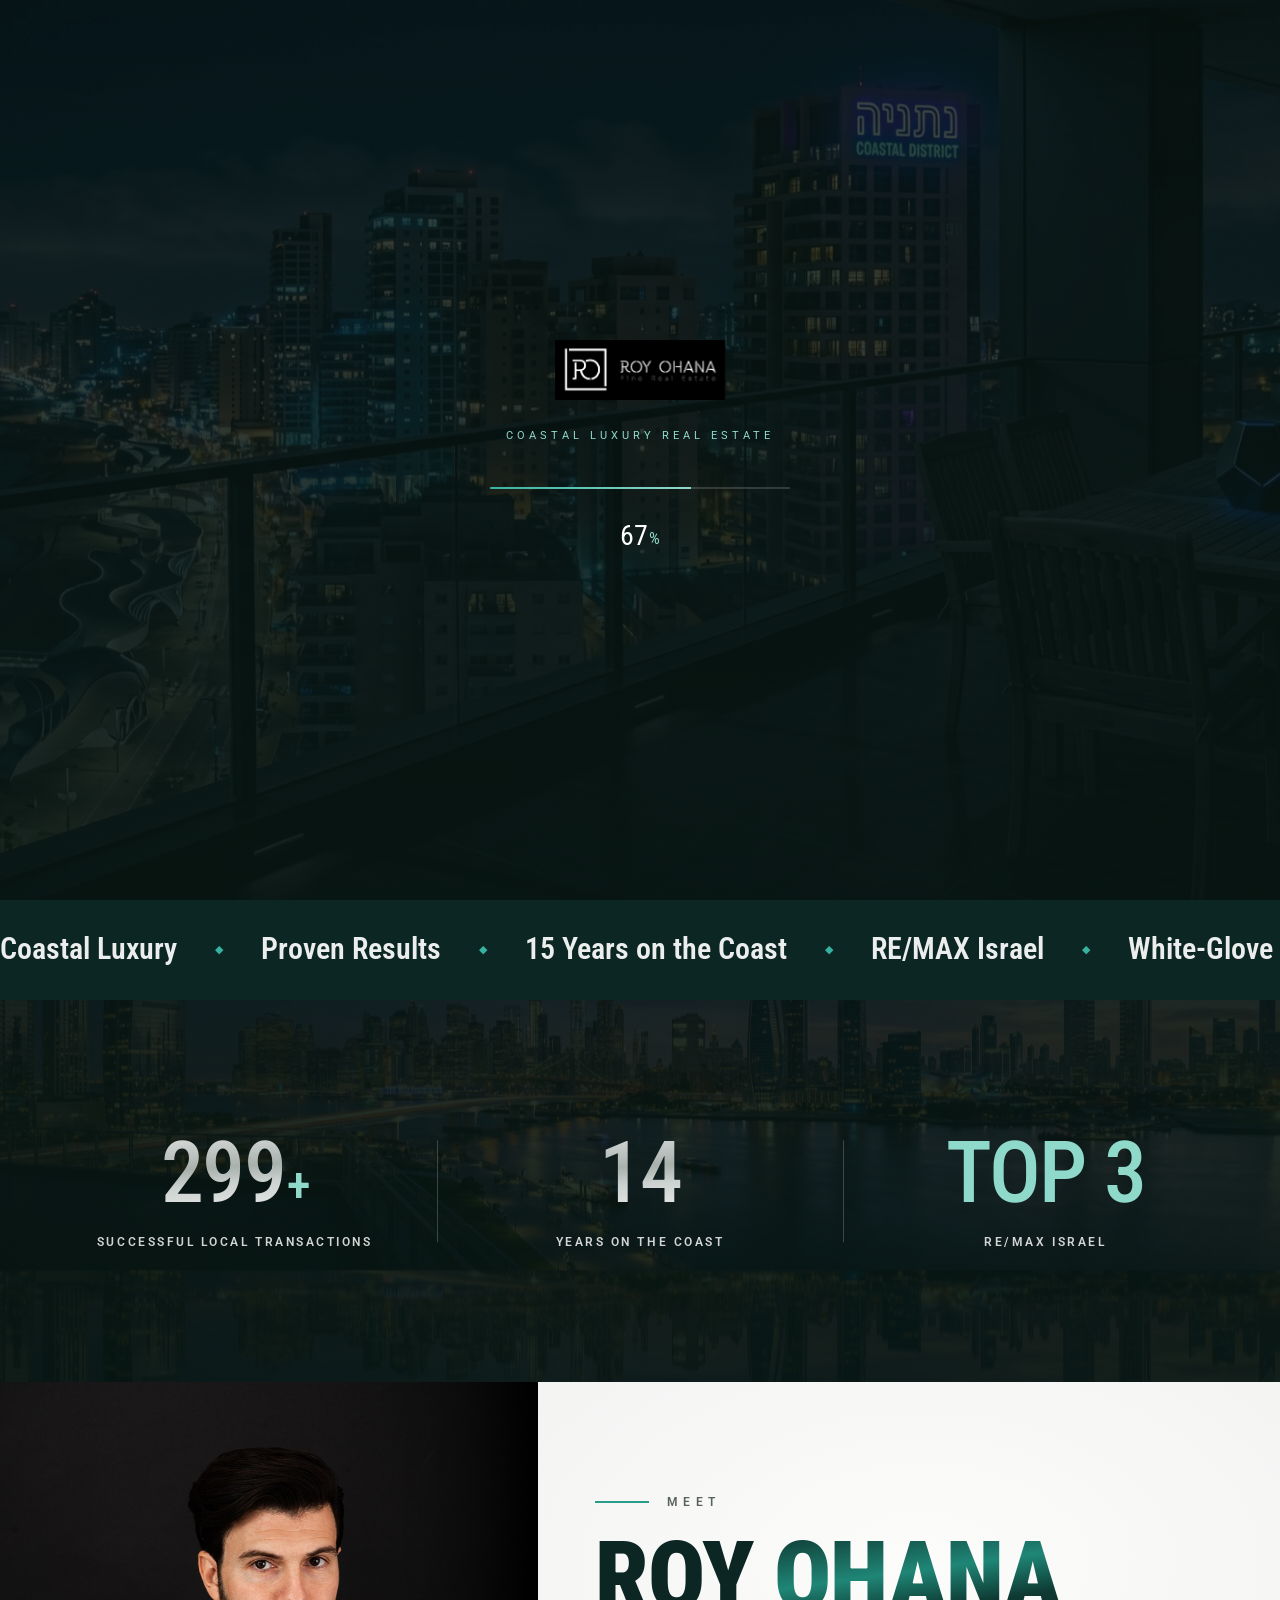
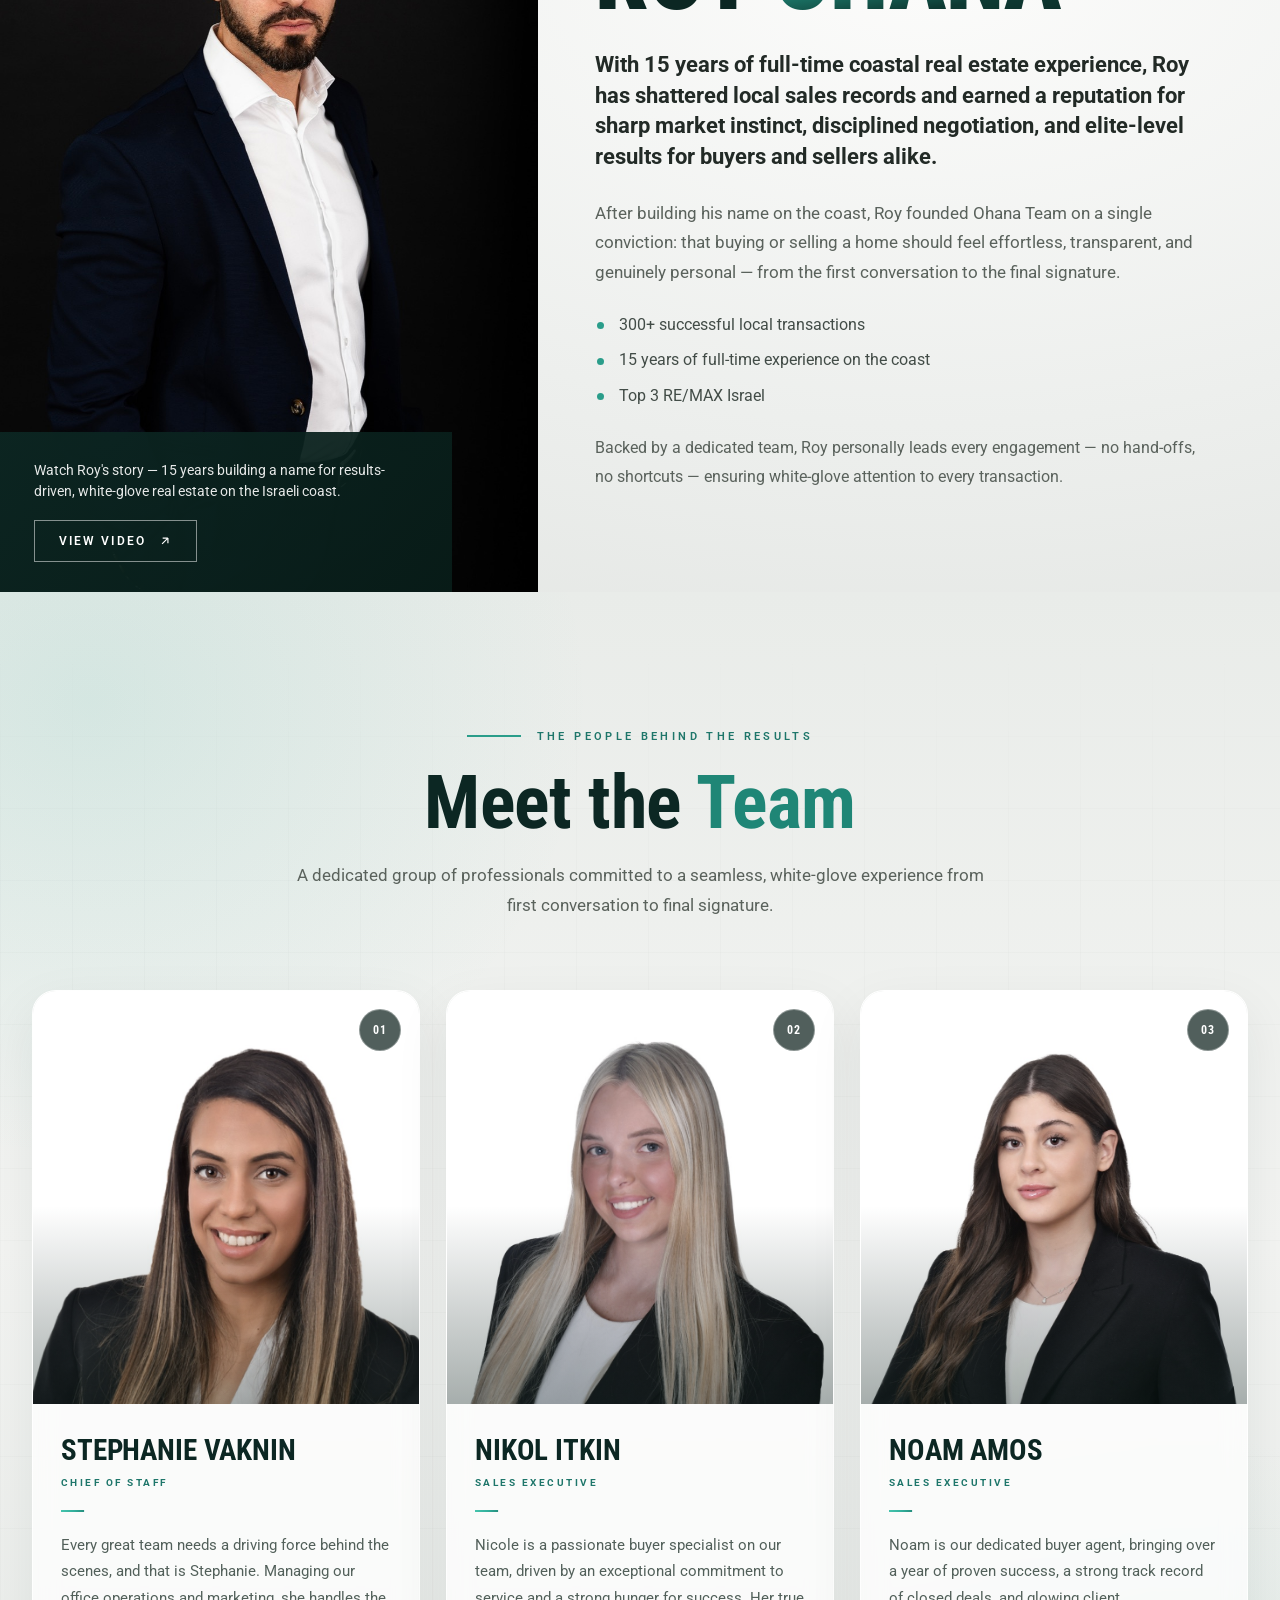
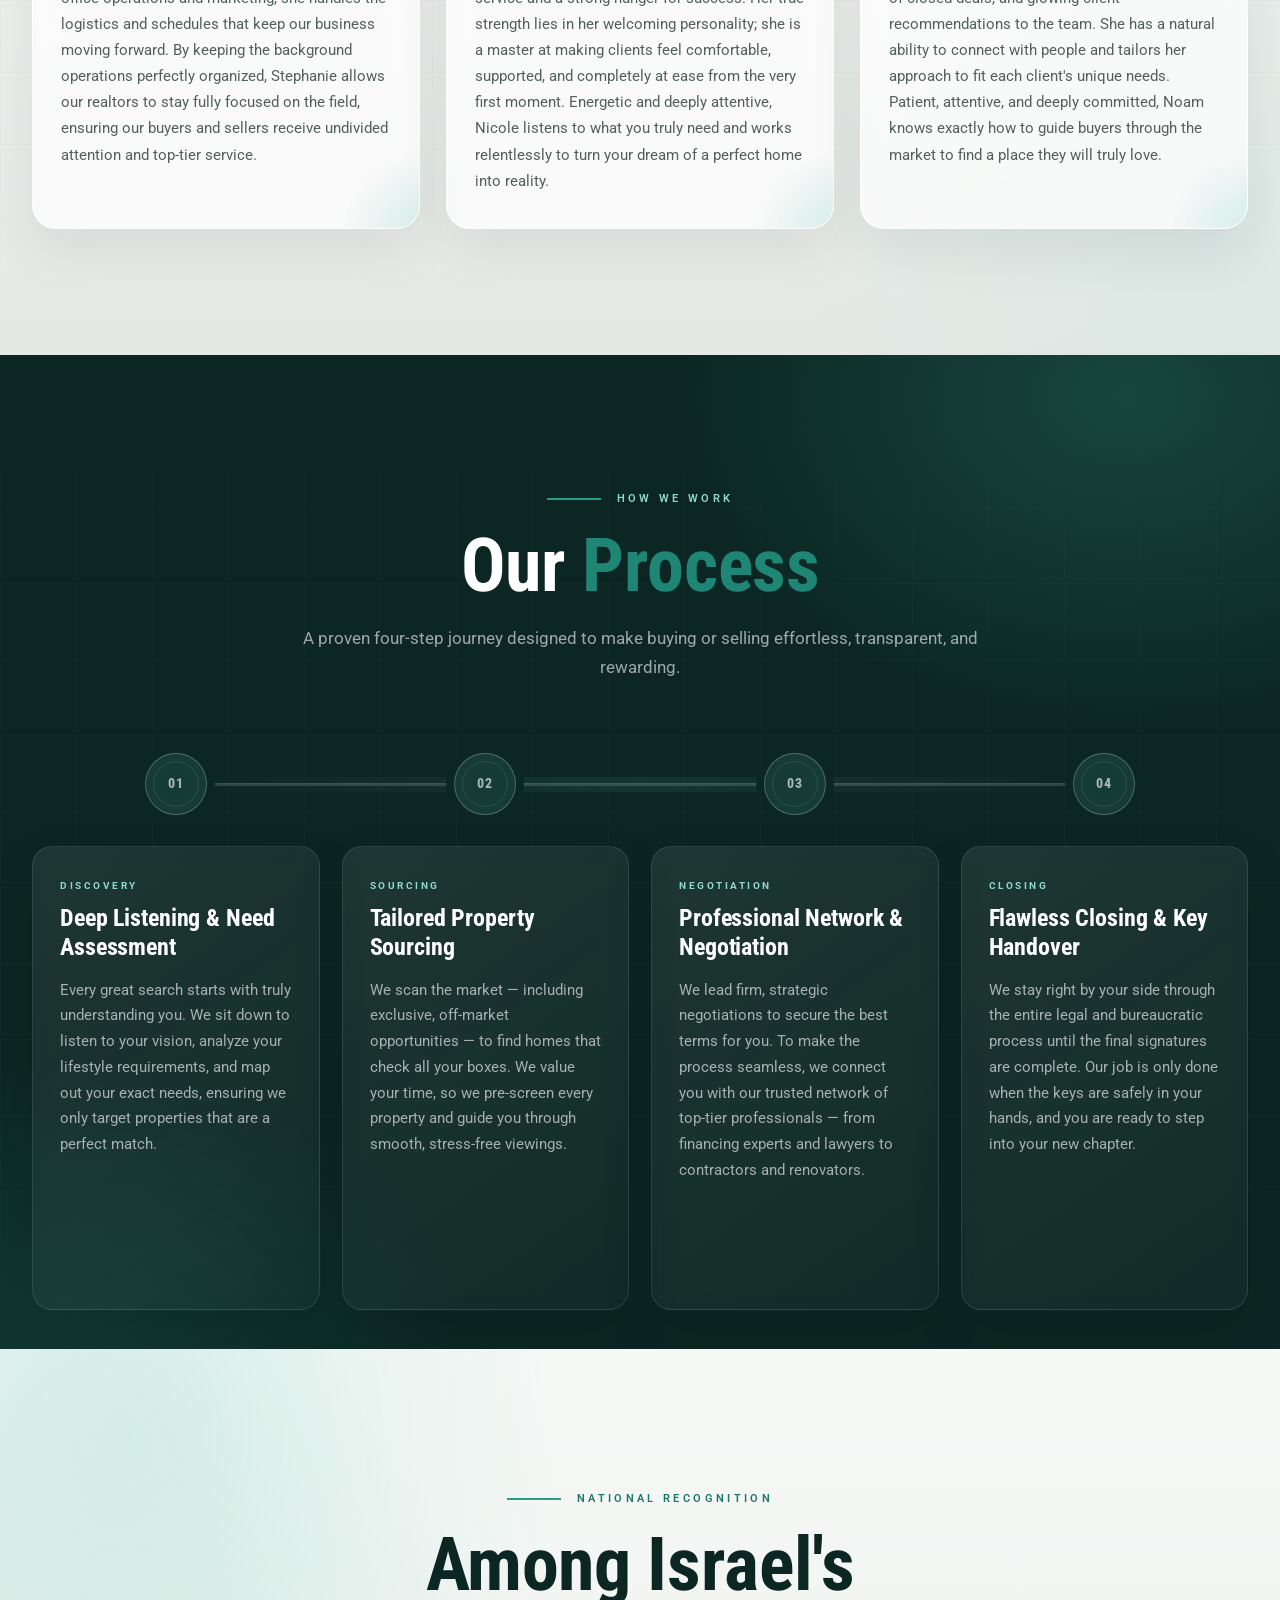
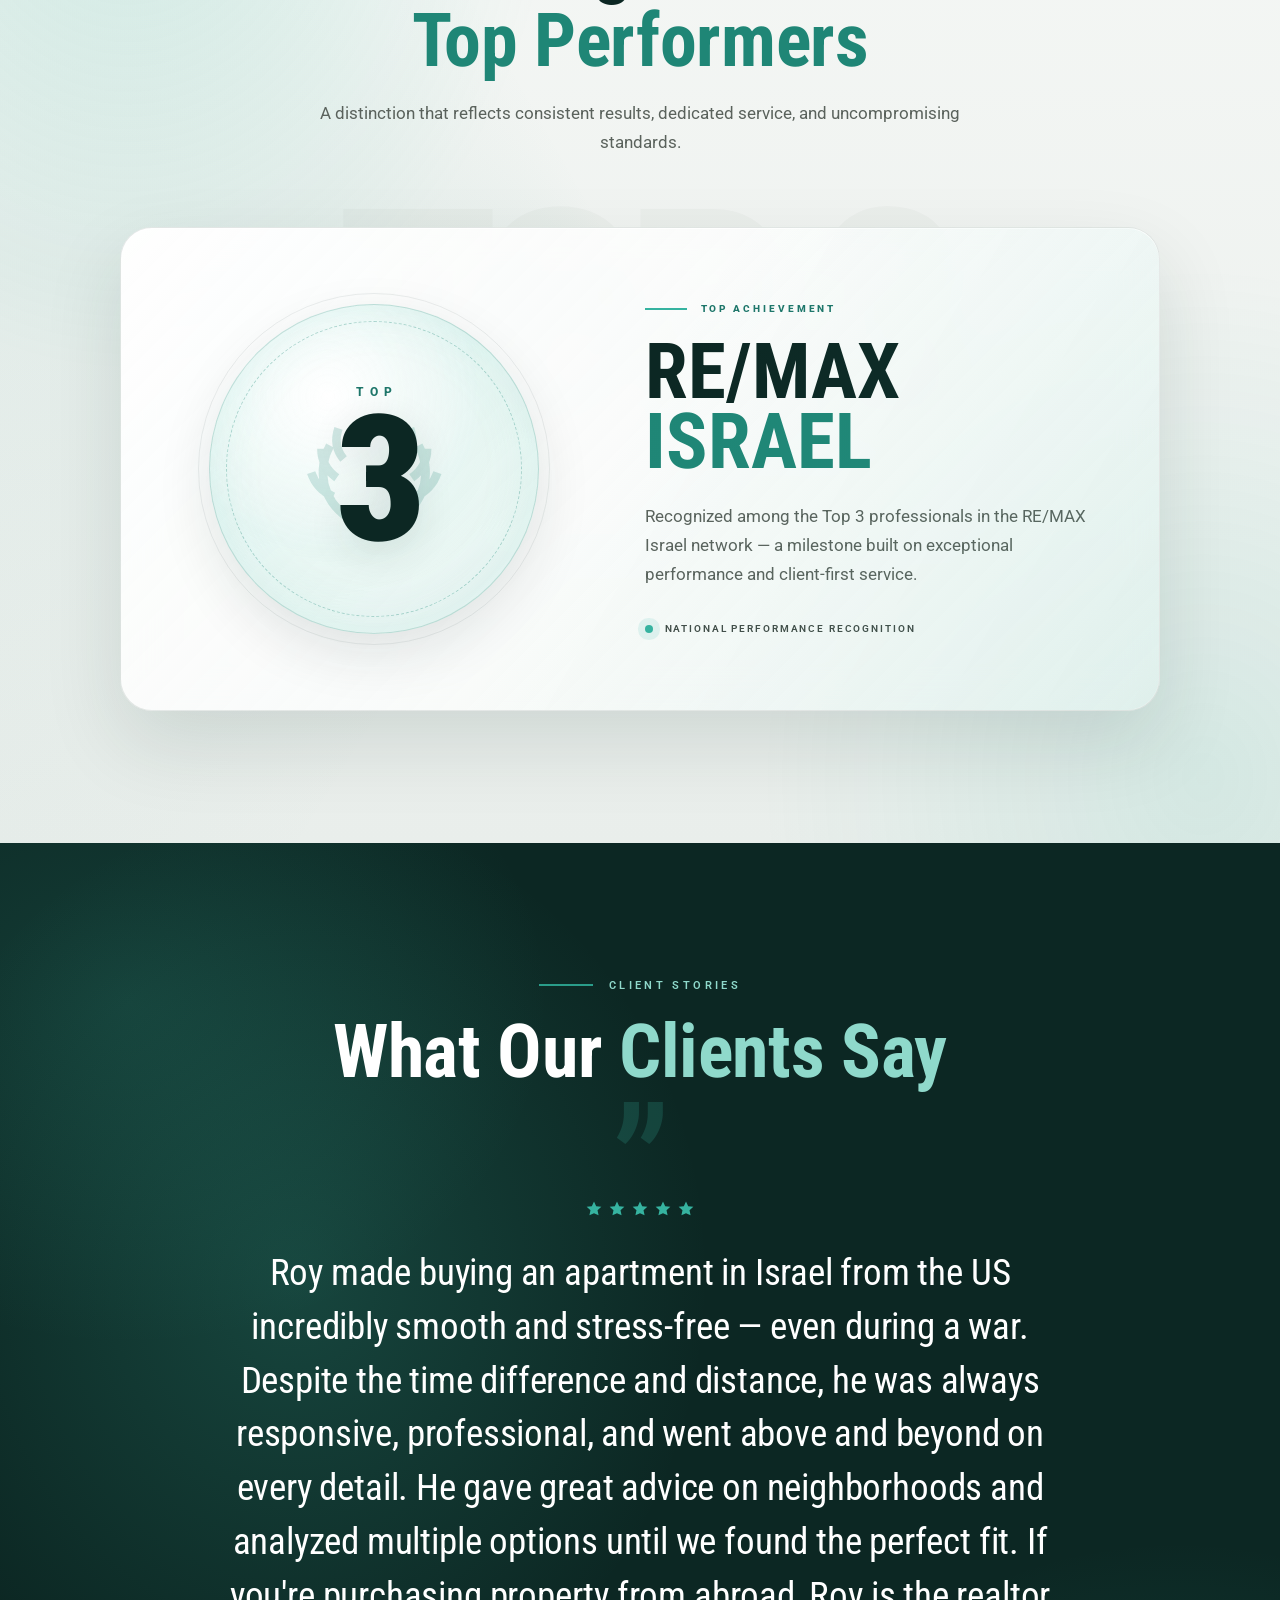
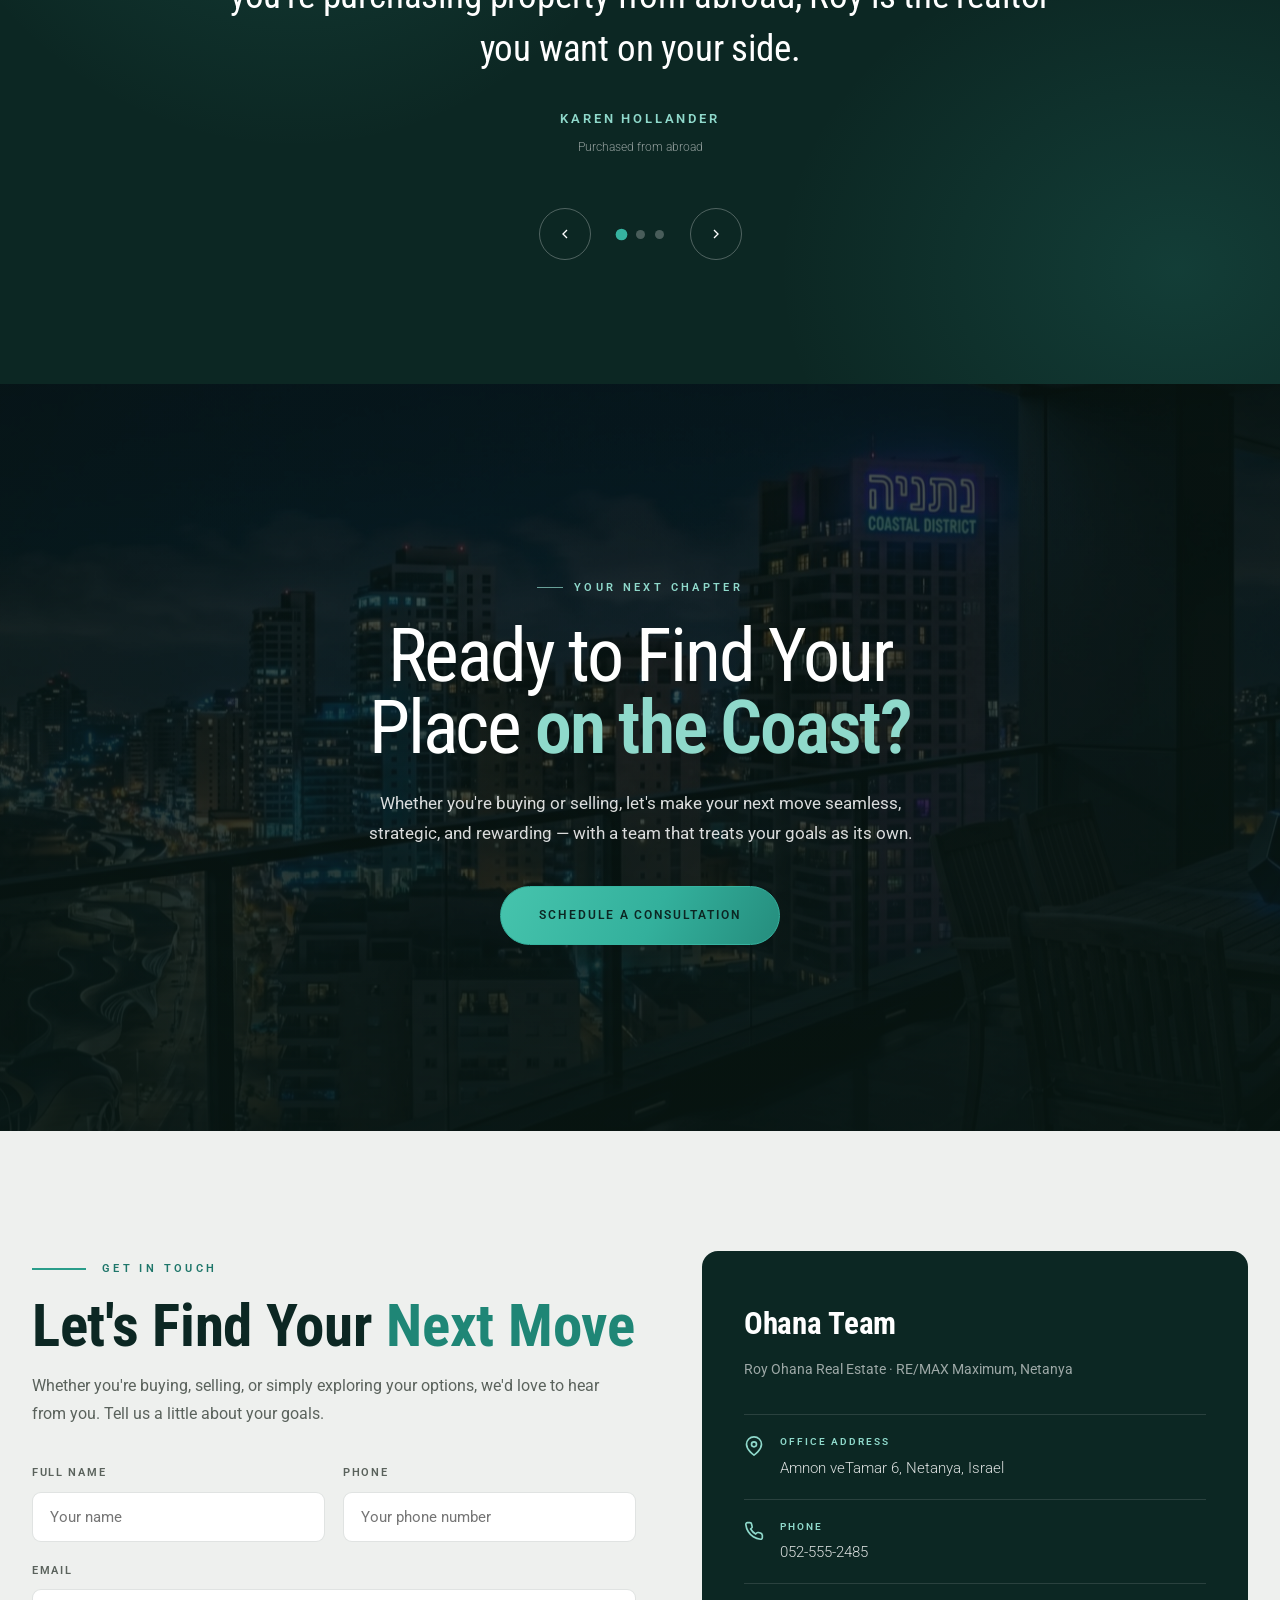
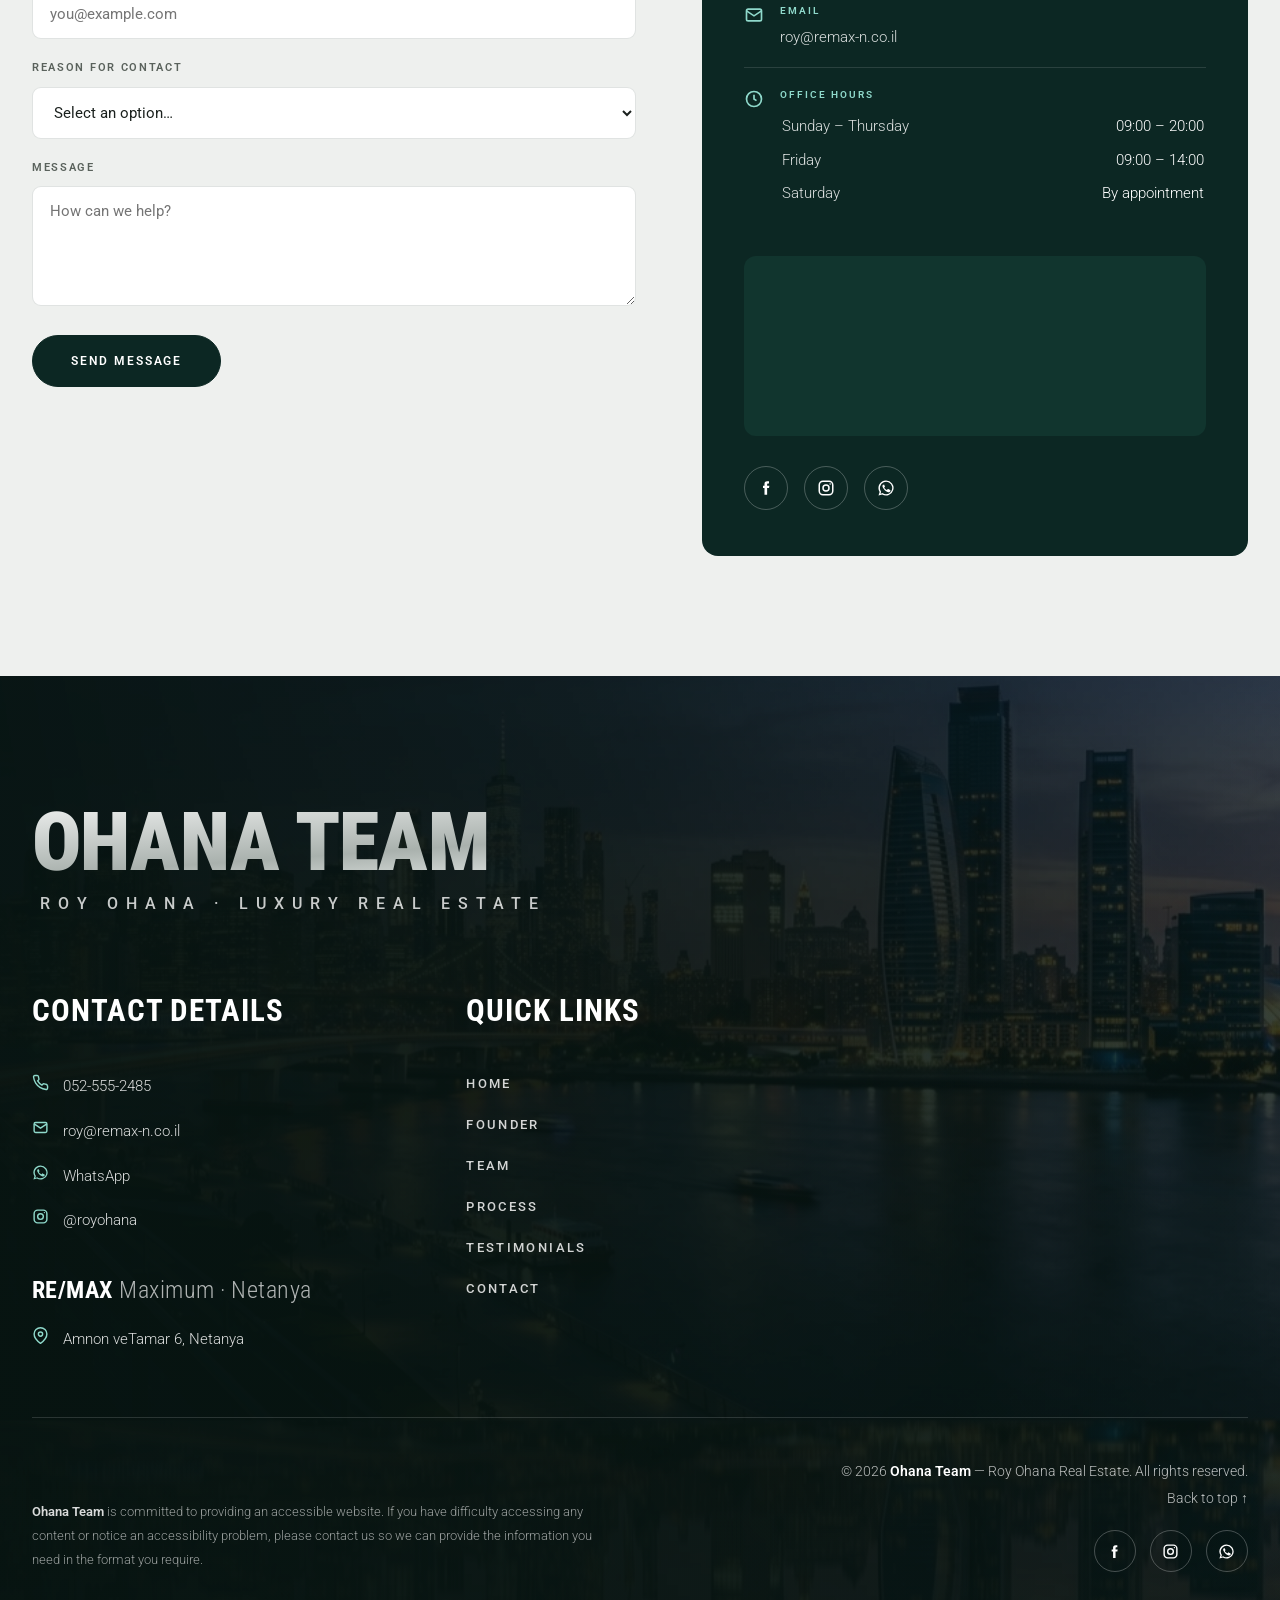
==== commit a1d9469a: "Update index.html" ====
--- a/index.html
+++ b/index.html
@@ -344,57 +344,224 @@
 /* ============================================================
    TEAM CARDS
    ============================================================ */
-.team{ padding:118px 0; background:var(--bone-2); }
-.team-grid{ display:grid; grid-template-columns:repeat(3,1fr); gap:34px; }
-.member{ position:relative; background:var(--bone); border:1px solid var(--line); border-radius:14px; overflow:hidden; transition:transform .25s var(--ease-out), box-shadow .55s var(--ease-out); transform-style:preserve-3d; }
-.member::before{ content:""; position:absolute; top:0; left:0; right:0; height:3px; background:var(--grad-gold); transform:scaleX(0); transform-origin:left; transition:transform .55s var(--ease-out); z-index:3; }
-.member:hover{ transform:translateY(-10px); box-shadow:0 34px 70px rgba(12,39,35,.16); }
+.team{
+  padding:126px 0;
+  overflow:hidden;
+  background:
+    radial-gradient(56% 48% at 7% 8%, rgba(54,179,160,.12), transparent 70%),
+    radial-gradient(44% 42% at 94% 92%, rgba(143,217,203,.13), transparent 72%),
+    linear-gradient(180deg,#e9ece9 0%,#f3f4f2 48%,#e5e9e6 100%);
+}
+.team::before{
+  content:""; position:absolute; inset:0; pointer-events:none; opacity:.32;
+  background-image:linear-gradient(rgba(12,39,35,.055) 1px,transparent 1px),linear-gradient(90deg,rgba(12,39,35,.055) 1px,transparent 1px);
+  background-size:72px 72px;
+  mask-image:linear-gradient(to bottom,transparent,#000 22%,#000 78%,transparent);
+}
+.team .container{ position:relative; z-index:1; }
+.team-grid{ display:grid; grid-template-columns:repeat(3,1fr); gap:26px; align-items:stretch; }
+.member{
+  position:relative; isolation:isolate; display:flex; flex-direction:column;
+  background:rgba(255,255,255,.72); border:1px solid rgba(255,255,255,.82);
+  border-radius:24px; overflow:hidden;
+  box-shadow:0 20px 54px rgba(12,39,35,.08);
+  transition:transform .25s var(--ease-out), box-shadow .55s var(--ease-out), border-color .45s ease;
+  transform-style:preserve-3d; backdrop-filter:blur(12px); -webkit-backdrop-filter:blur(12px);
+}
+.member::before{
+  content:""; position:absolute; top:0; left:0; right:0; height:4px;
+  background:var(--grad-gold); transform:scaleX(0); transform-origin:left;
+  transition:transform .65s var(--ease-out); z-index:5;
+}
+.member::after{
+  content:""; position:absolute; z-index:-1; width:180px; height:180px; right:-100px; bottom:-100px;
+  border-radius:50%; background:radial-gradient(circle,rgba(54,179,160,.2),transparent 70%);
+  transition:transform .8s var(--ease-out);
+}
+.member:hover{ transform:translateY(-10px); border-color:rgba(54,179,160,.32); box-shadow:0 34px 76px rgba(12,39,35,.16); }
 .member:hover::before{ transform:scaleX(1); }
-.member .photo{ position:relative; overflow:hidden; aspect-ratio:5/5.4; background:var(--bone-2); }
-.member .photo img{ width:100%; height:100%; object-fit:cover; object-position:top center; filter:grayscale(22%); transition:transform 1.1s var(--ease), filter .6s ease; }
-.member .photo::after{ content:""; position:absolute; inset:0; background:linear-gradient(to top, rgba(20,18,14,.5), transparent 50%); opacity:.55; transition:opacity .5s; }
-.member:hover .photo img{ transform:scale(1.07); filter:grayscale(0); }
-.member:hover .photo::after{ opacity:.85; }
-.member .body{ padding:28px 26px 32px; }
-.member .name{ font-family:var(--f-display); font-size:1.6rem; font-weight:500; color:var(--ink); line-height:1.1; }
-.member .role{ margin-top:6px; font-size:.66rem; letter-spacing:.22em; text-transform:uppercase; color:var(--gold-ink); font-weight:600; }
-.member .role-line{ width:34px; height:2px; background:var(--gold); margin:16px 0 18px; transform:scaleX(.65); transform-origin:left; transition:transform .55s var(--ease); }
+.member:hover::after{ transform:scale(1.55) translate(-16px,-14px); }
+.member-index{
+  position:absolute; z-index:4; top:18px; right:18px; width:42px; height:42px;
+  border-radius:50%; display:grid; place-items:center;
+  font-family:var(--f-cond); font-size:.72rem; font-weight:700; letter-spacing:.12em;
+  color:#fff; background:rgba(8,28,24,.7); border:1px solid rgba(255,255,255,.35);
+  backdrop-filter:blur(8px); -webkit-backdrop-filter:blur(8px);
+}
+.member .photo{ position:relative; overflow:hidden; aspect-ratio:5/5.35; background:var(--bone-2); }
+.member .photo img{
+  width:100%; height:100%; object-fit:cover; object-position:top center;
+  filter:grayscale(18%) saturate(.9); transform:scale(1.06);
+  transition:transform 1.2s var(--ease-out), filter .65s ease;
+}
+.member .photo::before{
+  content:""; position:absolute; inset:0; z-index:2; pointer-events:none;
+  background:linear-gradient(110deg,transparent 20%,rgba(255,255,255,.24) 48%,transparent 72%);
+  transform:translateX(-120%); transition:transform 1s var(--ease-out);
+}
+.member .photo::after{
+  content:""; position:absolute; inset:0;
+  background:linear-gradient(to top,rgba(8,28,24,.62),transparent 48%);
+  opacity:.58; transition:opacity .5s;
+}
+.member:hover .photo img{ transform:scale(1.11); filter:grayscale(0) saturate(1); }
+.member:hover .photo::before{ transform:translateX(120%); }
+.member:hover .photo::after{ opacity:.8; }
+.member .body{ position:relative; flex:1; padding:31px 28px 34px; }
+.member .name{ font-family:var(--f-display); font-size:1.6rem; font-weight:700; text-transform:uppercase; color:var(--ink); line-height:1.08; }
+.member .role{ margin-top:8px; font-size:.65rem; letter-spacing:.24em; text-transform:uppercase; color:var(--gold-ink); font-weight:700; }
+.member .role-line{ width:42px; height:2px; background:var(--grad-gold); margin:18px 0 20px; transform:scaleX(.55); transform-origin:left; transition:transform .65s var(--ease); }
 .member:hover .role-line{ transform:scaleX(1); }
-.member .desc{ color:var(--muted); font-size:.95rem; line-height:1.75; }
+.member .desc{ color:#52605a; font-size:.93rem; line-height:1.76; }
 
 /* ============================================================
    PROCESS
    ============================================================ */
-.process{ padding:120px 0; color:#fff; background-color:var(--ink); background-image:radial-gradient(58% 55% at 88% 4%, rgba(67,194,171,.2), transparent 60%), radial-gradient(50% 45% at 6% 98%, rgba(54,179,160,.12), transparent 60%); }
+.process{
+  padding:126px 0 132px; color:#fff; overflow:hidden;
+  background-color:var(--ink);
+  background-image:
+    radial-gradient(58% 55% at 88% 4%,rgba(67,194,171,.2),transparent 60%),
+    radial-gradient(50% 45% at 6% 98%,rgba(54,179,160,.12),transparent 60%);
+}
+.process::before{
+  content:""; position:absolute; inset:0; pointer-events:none; opacity:.18;
+  background-image:
+    linear-gradient(rgba(255,255,255,.08) 1px,transparent 1px),
+    linear-gradient(90deg,rgba(255,255,255,.08) 1px,transparent 1px);
+  background-size:76px 76px;
+  mask-image:linear-gradient(to bottom,transparent,#000 20%,#000 82%,transparent);
+}
+.process .container{ position:relative; z-index:1; }
 .process .section-head h2{ color:#fff; }
 .process .section-head p{ color:rgba(255,255,255,.6); }
 .process .section-head .eyebrow{ color:var(--gold-2); }
-.process-grid{ display:grid; grid-template-columns:repeat(4,1fr); gap:38px; position:relative; }
-.process-grid::before{ content:""; position:absolute; top:42px; left:8%; right:8%; height:1px; background:linear-gradient(90deg,transparent,rgba(255,255,255,.16) 12%,rgba(255,255,255,.16) 88%,transparent); z-index:0; }
-.step{ position:relative; z-index:1; }
-.step .num{ font-family:var(--f-display); font-size:3.4rem; font-weight:500; line-height:1; color:#eef1f0; background:var(--grad-metal); -webkit-background-clip:text; background-clip:text; -webkit-text-fill-color:transparent; }
-.step .num small{ display:block; width:42px; height:2px; background:var(--gold); margin-top:18px; opacity:.6; }
-.step .phase{ margin-top:24px; font-size:.64rem; letter-spacing:.24em; text-transform:uppercase; color:rgba(255,255,255,.5); font-weight:600; }
-.step h3{ margin-top:8px; font-family:var(--f-display); font-size:1.5rem; font-weight:500; color:#fff; line-height:1.2; }
-.step p{ margin-top:14px; color:rgba(255,255,255,.62); font-size:.93rem; line-height:1.75; }
+.process-grid{
+  --timeline-progress:0;
+  display:grid; grid-template-columns:repeat(4,minmax(0,1fr)); gap:22px;
+  position:relative; max-width:1220px; margin:0 auto;
+}
+.process-line{
+  position:absolute; z-index:0; top:30px; left:12.5%; right:12.5%; height:3px;
+  border-radius:10px; overflow:visible;
+  background:rgba(255,255,255,.14);
+  box-shadow:inset 0 1px rgba(255,255,255,.05);
+}
+.process-line::before{
+  content:""; position:absolute; inset:-6px 0; border-radius:20px;
+  background:linear-gradient(90deg,transparent,rgba(143,217,203,.08),transparent);
+}
+.process-line-fill{
+  position:absolute; inset:0; border-radius:inherit; transform-origin:left center;
+  transform:scaleX(var(--timeline-progress));
+  background:linear-gradient(90deg,var(--gold),var(--gold-2));
+  box-shadow:0 0 18px rgba(67,194,171,.65);
+  transition:transform .12s linear;
+}
+.process-line-fill::after{
+  content:""; position:absolute; top:50%; right:-5px; width:11px; height:11px;
+  border-radius:50%; transform:translateY(-50%);
+  background:#d9fff8; box-shadow:0 0 0 6px rgba(67,194,171,.15),0 0 24px rgba(143,217,203,.9);
+}
+.step{ position:relative; z-index:1; min-width:0; }
+.step-node{
+  position:relative; width:62px; height:62px; margin:0 auto 31px;
+  display:grid; place-items:center; border-radius:50%;
+  border:1px solid rgba(255,255,255,.25); color:rgba(255,255,255,.62);
+  background:#143b34; box-shadow:0 0 0 8px var(--ink);
+  font-family:var(--f-cond); font-size:.9rem; font-weight:800; letter-spacing:.08em;
+  transition:color .55s var(--ease),background .55s var(--ease),border-color .55s var(--ease),box-shadow .55s var(--ease),transform .55s var(--ease);
+}
+.step-node::after{
+  content:""; position:absolute; inset:7px; border:1px solid rgba(255,255,255,.1); border-radius:inherit;
+  transition:border-color .55s var(--ease);
+}
+.step-card{
+  height:100%; padding:30px 27px 32px; border-radius:20px;
+  border:1px solid rgba(255,255,255,.1);
+  background:linear-gradient(145deg,rgba(255,255,255,.075),rgba(255,255,255,.025));
+  box-shadow:0 22px 52px rgba(0,0,0,.12);
+  backdrop-filter:blur(8px); -webkit-backdrop-filter:blur(8px);
+  transition:transform .55s var(--ease-out),border-color .55s var(--ease),background .55s var(--ease),box-shadow .55s var(--ease);
+}
+.step:hover .step-card{ transform:translateY(-7px); border-color:rgba(143,217,203,.28); background:linear-gradient(145deg,rgba(255,255,255,.105),rgba(255,255,255,.04)); box-shadow:0 30px 64px rgba(0,0,0,.2); }
+.step.reached .step-node{
+  color:var(--ink); background:var(--gold-2); border-color:#cafff5;
+  transform:scale(1.08); box-shadow:0 0 0 8px var(--ink),0 0 32px rgba(67,194,171,.45);
+}
+.step.reached .step-node::after{ border-color:rgba(12,39,35,.2); }
+.step .phase{ font-size:.63rem; letter-spacing:.25em; text-transform:uppercase; color:var(--gold-2); font-weight:700; }
+.step h3{ margin-top:10px; font-family:var(--f-display); font-size:1.52rem; font-weight:700; color:#fff; line-height:1.18; }
+.step p{ margin-top:16px; color:rgba(255,255,255,.62); font-size:.92rem; line-height:1.75; }
 
 /* ============================================================
    AWARDS
    ============================================================ */
-.awards{ padding:120px 0; background:var(--bone); }
-.awards-grid{ display:grid; grid-template-columns:repeat(3,1fr); gap:30px; align-items:stretch; }
-.award{ position:relative; background:#fff; border:1px solid var(--line); border-radius:14px; padding:48px 34px; text-align:center; transition:transform .55s var(--ease-out), box-shadow .55s var(--ease-out); }
-.award:hover{ transform:translateY(-9px); box-shadow:0 28px 56px rgba(21,19,14,.12); }
-.award .star{ width:56px; height:56px; margin:0 auto 24px; border-radius:50%; background:var(--gold-soft); display:flex; align-items:center; justify-content:center; color:var(--gold-ink); }
-.award .star svg{ width:27px; height:27px; }
-.award h3{ font-family:var(--f-display); font-size:1.6rem; font-weight:500; color:var(--ink); }
-.award .meta{ margin-top:10px; font-size:.7rem; letter-spacing:.16em; text-transform:uppercase; color:var(--muted); }
-.award.flagship{ background:var(--ink); border-color:var(--ink); transform:translateY(-14px); box-shadow:0 34px 64px rgba(21,19,14,.22); }
-.award.flagship:hover{ transform:translateY(-20px); }
-.award.flagship h3{ color:#fff; }
-.award.flagship .meta{ color:rgba(255,255,255,.6); }
-.award.flagship .star{ background:var(--gold); color:var(--ink); }
-.award .ribbon{ position:absolute; top:18px; right:18px; font-size:.54rem; letter-spacing:.18em; text-transform:uppercase; color:var(--ink); background:var(--gold); padding:5px 13px; border-radius:30px; font-weight:600; }
+.awards{
+  padding:132px 0; overflow:hidden; color:var(--text);
+  background:
+    radial-gradient(48% 70% at 10% 8%,rgba(67,194,171,.17),transparent 70%),
+    radial-gradient(48% 65% at 94% 94%,rgba(54,179,160,.12),transparent 72%),
+    linear-gradient(180deg,#f6f8f6 0%,#e9eeeb 100%);
+}
+.awards::before{
+  content:""; position:absolute; inset:-30%; pointer-events:none; opacity:.8;
+  background:conic-gradient(from 210deg at 50% 50%,transparent,rgba(31,134,118,.075),transparent 34%);
+  animation:awardAmbient 16s linear infinite;
+}
+.awards::after{
+  content:"TOP 3"; position:absolute; left:50%; top:52%; z-index:0; pointer-events:none;
+  transform:translate(-50%,-50%); white-space:nowrap;
+  font-family:var(--f-cond); font-size:clamp(9rem,23vw,22rem); font-weight:900; letter-spacing:-.08em;
+  color:rgba(12,39,35,.025);
+}
+.awards .container{ position:relative; z-index:1; }
+.awards .section-head h2{ color:var(--ink); }
+.awards .section-head h2 em{ color:var(--gold-accent); }
+.awards .section-head .eyebrow{ color:var(--gold-ink); }
+.awards .section-head p{ color:var(--muted); }
+.award-showcase{
+  position:relative; max-width:1040px; margin:0 auto; display:grid;
+  grid-template-columns:.9fr 1.1fr; align-items:center; gap:clamp(36px,7vw,90px);
+  padding:clamp(38px,6vw,72px); border:1px solid rgba(12,39,35,.1); border-radius:32px;
+  background:linear-gradient(135deg,rgba(255,255,255,.96),rgba(247,250,248,.74));
+  box-shadow:0 32px 80px rgba(12,39,35,.12),inset 0 1px #fff;
+  backdrop-filter:blur(18px); -webkit-backdrop-filter:blur(18px);
+}
+.award-showcase::after{
+  content:""; position:absolute; inset:0; border-radius:inherit; pointer-events:none;
+  background:linear-gradient(120deg,transparent 22%,rgba(54,179,160,.09) 48%,transparent 72%);
+  background-size:240% 100%; animation:awardSheen 7s var(--ease) infinite;
+}
+.award-emblem{
+  position:relative; width:min(100%,330px); aspect-ratio:1; margin:auto;
+  display:grid; place-items:center; border-radius:50%;
+  background:radial-gradient(circle at 36% 28%,#fff,rgba(143,217,203,.18) 48%,rgba(54,179,160,.08) 72%);
+  border:1px solid rgba(31,134,118,.24);
+  box-shadow:inset 0 0 55px rgba(54,179,160,.11),0 20px 55px rgba(12,39,35,.11);
+}
+.award-emblem::before,.award-emblem::after{ content:""; position:absolute; border-radius:50%; pointer-events:none; }
+.award-emblem::before{ inset:16px; border:1px dashed rgba(31,134,118,.32); animation:awardOrbit 18s linear infinite; }
+.award-emblem::after{ inset:-12px; border:1px solid rgba(12,39,35,.07); }
+.award-laurel{ position:absolute; inset:24%; color:rgba(31,134,118,.19); }
+.award-laurel svg{ width:100%; height:100%; }
+.award-rank{ position:relative; z-index:1; text-align:center; line-height:.8; }
+.award-rank small{ display:block; margin-bottom:12px; font-size:.72rem; letter-spacing:.52em; text-indent:.52em; color:var(--gold-ink); font-weight:800; }
+.award-rank strong{
+  display:block; font-family:var(--f-cond); font-size:clamp(7rem,15vw,11rem); font-weight:900;
+  letter-spacing:-.08em; color:var(--ink); text-shadow:0 10px 38px rgba(12,39,35,.12);
+}
+.award-copy .kicker{ display:flex; align-items:center; gap:14px; font-size:.65rem; letter-spacing:.28em; text-transform:uppercase; color:var(--gold-ink); font-weight:800; }
+.award-copy .kicker::before{ content:""; width:42px; height:2px; background:var(--gold); }
+.award-copy h3{ margin-top:18px; font-family:var(--f-display); font-size:clamp(2.8rem,6vw,5.3rem); line-height:.92; text-transform:uppercase; color:var(--ink); }
+.award-copy h3 span{ display:block; color:var(--gold-accent); }
+.award-copy p{ max-width:460px; margin-top:24px; color:var(--muted); font-size:1.04rem; line-height:1.75; }
+.award-proof{ display:flex; align-items:center; gap:12px; margin-top:31px; font-size:.65rem; letter-spacing:.18em; text-transform:uppercase; color:var(--text-2); font-weight:600; }
+.award-proof i{ width:8px; height:8px; border-radius:50%; background:var(--gold); box-shadow:0 0 0 7px rgba(54,179,160,.12); animation:awardPulse 2.4s ease-out infinite; }
+@keyframes awardOrbit{ to{ transform:rotate(360deg); } }
+@keyframes awardAmbient{ to{ transform:rotate(360deg); } }
+@keyframes awardSheen{ 0%,45%{ background-position:180% 0; } 75%,100%{ background-position:-80% 0; } }
+@keyframes awardPulse{ 0%{ box-shadow:0 0 0 0 rgba(54,179,160,.3); } 70%,100%{ box-shadow:0 0 0 12px rgba(54,179,160,0); } }
 
 /* ============================================================
    TESTIMONIALS
@@ -521,15 +688,44 @@
 /* ============================================================
    VIDEO MODAL
    ============================================================ */
-.modal{ position:fixed; inset:0; z-index:2000; background:rgba(8,8,6,.93); display:flex; align-items:center; justify-content:center; padding:24px; opacity:0; visibility:hidden; transition:opacity .4s var(--ease), visibility .4s; }
+.modal{
+  position:fixed; inset:0; z-index:2000; display:flex; align-items:center; justify-content:center;
+  padding:clamp(18px,3vw,36px); opacity:0; visibility:hidden;
+  background:radial-gradient(circle at 50% 45%,rgba(31,134,118,.2),transparent 48%),rgba(4,13,11,.95);
+  backdrop-filter:blur(12px); -webkit-backdrop-filter:blur(12px);
+  transition:opacity .4s var(--ease), visibility .4s;
+}
 .modal.open{ opacity:1; visibility:visible; }
-.modal-box{ position:relative; width:100%; max-width:1000px; aspect-ratio:16/9; background:#000; border-radius:12px; overflow:hidden; transform:scale(.96); transition:transform .45s var(--ease-out); }
+.modal-box{
+  position:relative;
+  width:min(92vw,calc(90vh * 9 / 16)); height:min(90vh,calc(92vw * 16 / 9));
+  aspect-ratio:9/16; background:transparent; overflow:visible;
+  transform:scale(.92) translateY(14px);
+  transition:transform .5s var(--ease-out);
+}
 .modal.open .modal-box{ transform:scale(1); }
-.modal-box iframe{ width:100%; height:100%; border:0; }
-.modal-close{ position:absolute; top:-46px; right:0; background:none; border:0; color:#fff; cursor:pointer; display:flex; align-items:center; gap:8px; font-size:.72rem; letter-spacing:.18em; text-transform:uppercase; transition:color .3s; }
-.modal-close:hover{ color:var(--gold-2); }
-.modal-close svg{ width:22px; height:22px; }
-@media (max-height:560px){ .modal-close{ top:10px; right:10px; background:rgba(0,0,0,.55); padding:7px 11px; border-radius:24px; } }
+#modalPlayer{
+  width:100%; height:100%; overflow:hidden; background:#000; border-radius:20px;
+  border:1px solid rgba(255,255,255,.18);
+  box-shadow:0 38px 100px rgba(0,0,0,.62),0 0 60px rgba(54,179,160,.1);
+}
+.modal-box iframe{ display:block; width:100%; height:100%; border:0; }
+.modal-close{
+  position:absolute; z-index:3; top:0; right:-62px; width:46px; height:46px; padding:0;
+  border-radius:50%; border:1px solid rgba(255,255,255,.35);
+  background:rgba(8,28,24,.72); color:#fff; cursor:pointer;
+  display:flex; align-items:center; justify-content:center; font-size:0;
+  backdrop-filter:blur(8px); -webkit-backdrop-filter:blur(8px);
+  transition:color .3s,background .3s,border-color .3s,transform .3s;
+}
+.modal-close:hover{ color:var(--ink); background:var(--gold); border-color:var(--gold); transform:rotate(90deg); }
+.modal-close svg{ width:21px; height:21px; }
+@media (max-width:680px){
+  .modal{ padding:12px; }
+  .modal-box{ width:min(94vw,calc(92vh * 9 / 16)); height:min(92vh,calc(94vw * 16 / 9)); }
+  .modal-close{ top:10px; right:10px; width:42px; height:42px; background:rgba(4,13,11,.76); }
+  #modalPlayer{ border-radius:16px; }
+}
 
 /* ---------- Back to top ---------- */
 #toTop{ position:fixed; right:26px; bottom:26px; z-index:900; width:52px; height:52px; border-radius:50%; background:var(--ink); color:#fff; border:0; cursor:pointer; display:flex; align-items:center; justify-content:center; opacity:0; visibility:hidden; transform:translateY(12px); transition:.4s var(--ease), background .3s; box-shadow:0 12px 32px rgba(21,19,14,.25); }
@@ -572,16 +768,25 @@
    ============================================================ */
 @media (max-width:1080px){
   .team-grid{ grid-template-columns:repeat(3,1fr); gap:24px; }
-  .process-grid{ grid-template-columns:repeat(2,1fr); gap:48px 34px; }
-  .process-grid::before{ display:none; }
+}
+@media (max-width:980px){
+  .process{ padding:104px 0 112px; }
+  .process-grid{ grid-template-columns:1fr; gap:28px; max-width:760px; }
+  .process-line{ top:30px; bottom:30px; left:30px; right:auto; width:3px; height:auto; }
+  .process-line::before{ inset:0 -6px; background:linear-gradient(180deg,transparent,rgba(143,217,203,.08),transparent); }
+  .process-line-fill{ transform-origin:center top; transform:scaleY(var(--timeline-progress)); }
+  .process-line-fill::after{ top:auto; bottom:-5px; left:50%; right:auto; transform:translateX(-50%); }
+  .step{ display:grid; grid-template-columns:62px minmax(0,1fr); gap:26px; align-items:start; }
+  .step-node{ margin:0; }
+  .step-card{ padding:27px 28px 30px; }
 }
 @media (max-width:900px){
   nav.main,.header-social{ display:none; }
   .burger{ display:flex; }
   .team-grid{ grid-template-columns:1fr 1fr; gap:24px; }
-  .awards-grid{ grid-template-columns:repeat(2,1fr); }
-  .award.flagship{ grid-column:1 / -1; transform:none; }
-  .award.flagship:hover{ transform:translateY(-8px); }
+  .award-showcase{ grid-template-columns:1fr; text-align:center; }
+  .award-copy .kicker,.award-proof{ justify-content:center; }
+  .award-copy p{ margin-left:auto; margin-right:auto; }
   .contact-grid{ grid-template-columns:1fr; gap:46px; }
 }
 @media (max-width:640px){
@@ -592,10 +797,23 @@
   .stat{ padding:14px 0; border-top:1px solid var(--line); }
   .stat:first-child{ border-top:0; }
   .team-grid{ grid-template-columns:1fr; max-width:380px; margin:0 auto; }
-  .awards-grid{ grid-template-columns:1fr; }
-  .award.flagship{ grid-column:auto; }
+  .team{ padding:96px 0; }
+  .member{ border-radius:20px; }
+  .awards{ padding:98px 0; }
+  .award-showcase{ padding:30px 20px 36px; border-radius:24px; }
+  .award-emblem{ max-width:260px; }
+  .award-copy h3{ font-size:2.8rem; }
   .row-2{ grid-template-columns:1fr; }
-  .process-grid{ grid-template-columns:1fr; }
+  .process{ padding:92px 0 96px; }
+  .process .section-head{ margin-bottom:52px; }
+  .process-grid{ gap:22px; }
+  .process-line{ left:24px; top:24px; bottom:24px; }
+  .step{ grid-template-columns:50px minmax(0,1fr); gap:15px; }
+  .step-node{ width:50px; height:50px; font-size:.78rem; box-shadow:0 0 0 6px var(--ink); }
+  .step.reached .step-node{ box-shadow:0 0 0 6px var(--ink),0 0 26px rgba(67,194,171,.4); }
+  .step-card{ padding:23px 20px 25px; border-radius:17px; }
+  .step h3{ font-size:1.34rem; }
+  .step p{ font-size:.89rem; line-height:1.68; }
   .hero p.sub{ font-size:1rem; }
 }
 @media (max-height:600px){ .hero{ min-height:auto; } }
@@ -603,6 +821,7 @@
   *{ animation-duration:.001ms !important; animation-iteration-count:1 !important; transition-duration:.001ms !important; scroll-behavior:auto; }
   .reveal{ opacity:1; transform:none; }
   .marquee-track{ animation:none; }
+  .process-line-fill{ transition:none; }
   .hero .eyebrow,.hero h1,.hero p.sub,.hero-cta,.hero .scroll-cue{ opacity:1 !important; transform:none !important; }
   .hero-video iframe{ transform:translate(-50%,-50%) scale(1.02) !important; }
 }
@@ -672,6 +891,9 @@
       <a href="https://www.instagram.com/royohana" target="_blank" rel="noopener" aria-label="Instagram">
         <svg viewBox="0 0 24 24" fill="none" stroke="currentColor" stroke-width="2" aria-hidden="true"><rect x="3" y="3" width="18" height="18" rx="5"/><circle cx="12" cy="12" r="4"/><circle cx="17.5" cy="6.5" r="1" fill="currentColor" stroke="none"/></svg>
       </a>
+      <a href="https://wa.me/972525552485" target="_blank" rel="noopener" aria-label="WhatsApp">
+        <svg viewBox="0 0 24 24" fill="currentColor" aria-hidden="true"><path d="M12 2a10 10 0 0 0-8.5 15.3L2 22l4.8-1.5A10 10 0 1 0 12 2zm0 18.2a8.2 8.2 0 0 1-4.2-1.2l-.3-.2-2.8.9.8-2.8-.2-.3A8.2 8.2 0 1 1 12 20.2zm4.6-6.1c-.3-.1-1.5-.7-1.7-.8-.2-.1-.4-.1-.6.1-.2.3-.6.8-.8 1-.1.1-.3.2-.5.1-.7-.3-1.4-.7-2-1.3-.5-.5-.9-1.1-1.2-1.7-.1-.2 0-.4.1-.5l.4-.4c.1-.1.2-.3.2-.4.1-.1 0-.3 0-.4l-.8-1.9c-.2-.5-.4-.4-.6-.4h-.5c-.2 0-.4.1-.6.3-.7.7-.9 1.7-.6 2.6.3 1.1 1 2.1 1.8 3 .2.2 1.7 2.6 4.1 3.6 2 .8 2.4.7 2.9.6.5-.1 1.5-.6 1.7-1.2.2-.6.2-1.1.1-1.2-.1-.1-.2-.2-.5-.3z"/></svg>
+      </a>
     </div>
     <button class="burger" id="burger" aria-label="Open menu" aria-expanded="false" aria-controls="mobileNav"><span></span><span></span><span></span></button>
   </div>
@@ -768,8 +990,6 @@
         <li>300+ successful local transactions</li>
         <li>15 years of full-time experience on the coast</li>
         <li>Top 3 RE/MAX Israel</li>
-        <li>Closes over $[ amount — placeholder ] in annual sales</li>
-        <li>[ Award / recognition — placeholder ]</li>
       </ul>
       <p class="founder-close">Backed by a dedicated team, Roy personally leads every engagement — no hand-offs, no shortcuts — ensuring white-glove attention to every transaction.</p>
     </div>
@@ -786,30 +1006,33 @@
     </div>
     <div class="team-grid">
       <div class="member reveal">
+        <span class="member-index" aria-hidden="true">01</span>
         <div class="photo"><img src="assets/team-stephanie.jpg" alt="Stephanie Vaknin, Chief of Staff" /></div>
         <div class="body">
-          <div class="name">Stephanie Vaknin</div>
+          <div class="name">STEPHANIE VAKNIN</div>
           <div class="role">Chief of Staff</div>
           <div class="role-line"></div>
-          <p class="desc">Stephanie is the engine behind every seamless transaction. As Chief of Staff, she orchestrates the details clients never have to worry about — coordination, communication, and timing — so each deal moves forward with precision and grace, and everyone stays informed every step of the way.</p>
+          <p class="desc">Every great team needs a driving force behind the scenes, and that is Stephanie. Managing our office operations and marketing, she handles the logistics and schedules that keep our business moving forward. By keeping the background operations perfectly organized, Stephanie allows our realtors to stay fully focused on the field, ensuring our buyers and sellers receive undivided attention and top-tier service.</p>
         </div>
       </div>
       <div class="member reveal d1">
+        <span class="member-index" aria-hidden="true">02</span>
+        <div class="photo"><img src="assets/team-nikol.jpg" alt="Nikol Itkin, Sales Executive" /></div>
+        <div class="body">
+          <div class="name">NIKOL ITKIN</div>
+          <div class="role">Sales Executive</div>
+          <div class="role-line"></div>
+          <p class="desc">Nicole is a passionate buyer specialist on our team, driven by an exceptional commitment to service and a strong hunger for success. Her true strength lies in her welcoming personality; she is a master at making clients feel comfortable, supported, and completely at ease from the very first moment. Energetic and deeply attentive, Nicole listens to what you truly need and works relentlessly to turn your dream of a perfect home into reality.</p>
+        </div>
+      </div>
+      <div class="member reveal d2">
+        <span class="member-index" aria-hidden="true">03</span>
         <div class="photo"><img src="assets/team-noam.jpg" alt="Noam Amos, Sales Executive" /></div>
         <div class="body">
-          <div class="name">Noam Amos</div>
+          <div class="name">NOAM AMOS</div>
           <div class="role">Sales Executive</div>
           <div class="role-line"></div>
-          <p class="desc">Noam pairs genuine market expertise with a warm, consultative style — listening first, understanding what truly matters to each client, then crafting a tailored strategy to get them there. Clients value Noam's patience, honesty, and talent for turning a complex process into a confident, stress-free experience.</p>
-        </div>
-      </div>
-      <div class="member reveal d2">
-        <div class="photo"><img src="assets/team-nikol.jpg" alt="Nikol Itkin, Sales Executive" /></div>
-        <div class="body">
-          <div class="name">Nikol Itkin</div>
-          <div class="role">Sales Executive</div>
-          <div class="role-line"></div>
-          <p class="desc">Nikol brings energy, precision, and a sharp eye for opportunity to every relationship. She thrives on matching the right people with the right properties, guiding clients through each step with clarity and care. Her dedication and attention to detail make her a trusted partner from search to closing.</p>
+          <p class="desc">Noam is our dedicated buyer agent, bringing over a year of proven success, a strong track record of closed deals, and glowing client recommendations to the team. She has a natural ability to connect with people and tailors her approach to fit each client's unique needs. Patient, attentive, and deeply committed, Noam knows exactly how to guide buyers through the market to find a place they will truly love.</p>
         </div>
       </div>
     </div>
@@ -824,30 +1047,39 @@
       <h2>Our <em>Process</em></h2>
       <p>A proven four-step journey designed to make buying or selling effortless, transparent, and rewarding.</p>
     </div>
-    <div class="process-grid">
+    <div class="process-grid" id="processTimeline">
+      <div class="process-line" aria-hidden="true"><span class="process-line-fill"></span></div>
       <div class="step reveal">
-        <div class="num">01<small></small></div>
-        <div class="phase">Discovery</div>
-        <h3>Deep Listening &amp; Need Assessment</h3>
-        <p>Every great search starts with truly understanding you. We sit down to listen to your vision, analyze your lifestyle requirements, and map out your exact needs, ensuring we only target properties that are a perfect match.</p>
+        <div class="step-node" aria-hidden="true">01</div>
+        <div class="step-card">
+          <div class="phase">Discovery</div>
+          <h3>Deep Listening &amp; Need Assessment</h3>
+          <p>Every great search starts with truly understanding you. We sit down to listen to your vision, analyze your lifestyle requirements, and map out your exact needs, ensuring we only target properties that are a perfect match.</p>
+        </div>
       </div>
       <div class="step reveal d1">
-        <div class="num">02<small></small></div>
-        <div class="phase">Sourcing</div>
-        <h3>Tailored Property Sourcing</h3>
-        <p>We scan the market — including exclusive, off-market opportunities — to find homes that check all your boxes. We value your time, so we pre-screen every property and guide you through smooth, stress-free viewings.</p>
+        <div class="step-node" aria-hidden="true">02</div>
+        <div class="step-card">
+          <div class="phase">Sourcing</div>
+          <h3>Tailored Property Sourcing</h3>
+          <p>We scan the market — including exclusive, off-market opportunities — to find homes that check all your boxes. We value your time, so we pre-screen every property and guide you through smooth, stress-free viewings.</p>
+        </div>
       </div>
       <div class="step reveal d2">
-        <div class="num">03<small></small></div>
-        <div class="phase">Negotiation</div>
-        <h3>Professional Network &amp; Negotiation</h3>
-        <p>We lead firm, strategic negotiations to secure the best terms for you. To make the process seamless, we connect you with our trusted network of top-tier professionals — from financing experts and lawyers to contractors and renovators.</p>
+        <div class="step-node" aria-hidden="true">03</div>
+        <div class="step-card">
+          <div class="phase">Negotiation</div>
+          <h3>Professional Network &amp; Negotiation</h3>
+          <p>We lead firm, strategic negotiations to secure the best terms for you. To make the process seamless, we connect you with our trusted network of top-tier professionals — from financing experts and lawyers to contractors and renovators.</p>
+        </div>
       </div>
       <div class="step reveal d3">
-        <div class="num">04<small></small></div>
-        <div class="phase">Closing</div>
-        <h3>Flawless Closing &amp; Key Handover</h3>
-        <p>We stay right by your side through the entire legal and bureaucratic process until the final signatures are complete. Our job is only done when the keys are safely in your hands, and you are ready to step into your new chapter.</p>
+        <div class="step-node" aria-hidden="true">04</div>
+        <div class="step-card">
+          <div class="phase">Closing</div>
+          <h3>Flawless Closing &amp; Key Handover</h3>
+          <p>We stay right by your side through the entire legal and bureaucratic process until the final signatures are complete. Our job is only done when the keys are safely in your hands, and you are ready to step into your new chapter.</p>
+        </div>
       </div>
     </div>
   </div>
@@ -857,26 +1089,24 @@
 <section class="awards" id="awards">
   <div class="container">
     <div class="section-head reveal">
-      <span class="eyebrow">Recognition</span>
-      <h2>Awards &amp; <em>Recognition</em></h2>
-      <p>Honored by the industry for performance, service, and excellence year after year.</p>
-    </div>
-    <div class="awards-grid">
-      <div class="award flagship reveal">
-        <span class="ribbon">Top Achievement</span>
-        <div class="star"><svg viewBox="0 0 24 24" fill="currentColor" aria-hidden="true"><path d="M12 2l2.9 6.3 6.9.7-5.1 4.6 1.4 6.8L12 17.8 5.9 20.4l1.4-6.8L2.2 9l6.9-.7z"/></svg></div>
-        <h3>Award Name</h3>
-        <div class="meta">Awarding Body &middot; Year</div>
-      </div>
-      <div class="award reveal d1">
-        <div class="star"><svg viewBox="0 0 24 24" fill="currentColor" aria-hidden="true"><path d="M12 2l2.9 6.3 6.9.7-5.1 4.6 1.4 6.8L12 17.8 5.9 20.4l1.4-6.8L2.2 9l6.9-.7z"/></svg></div>
-        <h3>Award Name</h3>
-        <div class="meta">Awarding Body &middot; Year</div>
-      </div>
-      <div class="award reveal d2">
-        <div class="star"><svg viewBox="0 0 24 24" fill="currentColor" aria-hidden="true"><path d="M12 2l2.9 6.3 6.9.7-5.1 4.6 1.4 6.8L12 17.8 5.9 20.4l1.4-6.8L2.2 9l6.9-.7z"/></svg></div>
-        <h3>Award Name</h3>
-        <div class="meta">Awarding Body &middot; Year</div>
+      <span class="eyebrow">National Recognition</span>
+      <h2>Among Israel's <em>Top Performers</em></h2>
+      <p>A distinction that reflects consistent results, dedicated service, and uncompromising standards.</p>
+    </div>
+    <div class="award-showcase reveal">
+      <div class="award-emblem" aria-hidden="true">
+        <div class="award-laurel">
+          <svg viewBox="0 0 100 100" fill="none" stroke="currentColor" stroke-width="5">
+            <path d="M34 78C20 68 16 51 24 36M26 66c-7-3-11-8-13-14M28 55c-7-5-9-11-9-17M32 44c-5-6-5-12-3-18M66 78c14-10 18-27 10-42M74 66c7-3 11-8 13-14M72 55c7-5 9-11 9-17M68 44c5-6 5-12 3-18"/>
+          </svg>
+        </div>
+        <div class="award-rank"><small>TOP</small><strong>3</strong></div>
+      </div>
+      <div class="award-copy">
+        <div class="kicker">Top Achievement</div>
+        <h3>RE/MAX <span>Israel</span></h3>
+        <p>Recognized among the Top 3 professionals in the RE/MAX Israel network — a milestone built on exceptional performance and client-first service.</p>
+        <div class="award-proof"><i></i>National Performance Recognition</div>
       </div>
     </div>
   </div>
@@ -1061,6 +1291,7 @@
         <div class="f-social">
           <a href="https://www.facebook.com/RoyOhanaRealEstate" target="_blank" rel="noopener" aria-label="Facebook"><svg viewBox="0 0 24 24" fill="currentColor" aria-hidden="true"><path d="M13.5 9V7c0-.83.67-1 1.5-1H16V3h-2.5C11 3 10 4.5 10 6.5V9H8v3h2v9h3.5v-9H16l.5-3h-3z"/></svg></a>
           <a href="https://www.instagram.com/royohana" target="_blank" rel="noopener" aria-label="Instagram"><svg viewBox="0 0 24 24" fill="none" stroke="currentColor" stroke-width="2" aria-hidden="true"><rect x="3" y="3" width="18" height="18" rx="5"/><circle cx="12" cy="12" r="4"/><circle cx="17.5" cy="6.5" r="1" fill="currentColor" stroke="none"/></svg></a>
+          <a href="https://wa.me/972525552485" target="_blank" rel="noopener" aria-label="WhatsApp"><svg viewBox="0 0 24 24" fill="currentColor" aria-hidden="true"><path d="M12 2a10 10 0 0 0-8.5 15.3L2 22l4.8-1.5A10 10 0 1 0 12 2zm0 18.2a8.2 8.2 0 0 1-4.2-1.2l-.3-.2-2.8.9.8-2.8-.2-.3A8.2 8.2 0 1 1 12 20.2zm4.6-6.1c-.3-.1-1.5-.7-1.7-.8-.2-.1-.4-.1-.6.1-.2.3-.6.8-.8 1-.1.1-.3.2-.5.1-.7-.3-1.4-.7-2-1.3-.5-.5-.9-1.1-1.2-1.7-.1-.2 0-.4.1-.5l.4-.4c.1-.1.2-.3.2-.4.1-.1 0-.3 0-.4l-.8-1.9c-.2-.5-.4-.4-.6-.4h-.5c-.2 0-.4.1-.6.3-.7.7-.9 1.7-.6 2.6.3 1.1 1 2.1 1.8 3 .2.2 1.7 2.6 4.1 3.6 2 .8 2.4.7 2.9.6.5-.1 1.5-.6 1.7-1.2.2-.6.2-1.1.1-1.2-.1-.1-.2-.2-.5-.3z"/></svg></a>
         </div>
       </div>
     </div>
@@ -1106,6 +1337,8 @@
   var toTop = document.getElementById('toTop');
   var heroInner = document.getElementById('heroInner');
   var parallaxEls = document.querySelectorAll('[data-parallax]');
+  var processTimeline = document.getElementById('processTimeline');
+  var processSteps = processTimeline ? processTimeline.querySelectorAll('.step') : [];
   var vh = window.innerHeight;
   window.addEventListener('resize', function(){ vh = window.innerHeight; }, { passive:true });
   var ticking = false;
@@ -1116,6 +1349,17 @@
     toTop.classList.toggle('show', y > 700);
     var h = document.documentElement.scrollHeight - window.innerHeight;
     progress.style.width = (h > 0 ? (y / h) * 100 : 0) + '%';
+    if (processTimeline){
+      var tr = processTimeline.getBoundingClientRect();
+      var timelineTravel = Math.max(tr.height - vh * .24, vh * .42);
+      var timelineProgress = REDUCE ? 1 : Math.max(0, Math.min(1, (vh * .78 - tr.top) / timelineTravel));
+      processTimeline.style.setProperty('--timeline-progress', timelineProgress.toFixed(4));
+      for (var ti = 0; ti < processSteps.length; ti++){
+        var stepPoint = processSteps.length > 1 ? ti / (processSteps.length - 1) : 0;
+        var reachPoint = ti === 0 ? .015 : Math.max(0, stepPoint - .035);
+        processSteps[ti].classList.toggle('reached', timelineProgress >= reachPoint);
+      }
+    }
     if (!REDUCE && heroInner && y < vh){
       heroInner.style.transform = 'translateY(' + (y * 0.18) + 'px)';
       heroInner.style.opacity = Math.max(0, 1 - y / (vh * 0.85));
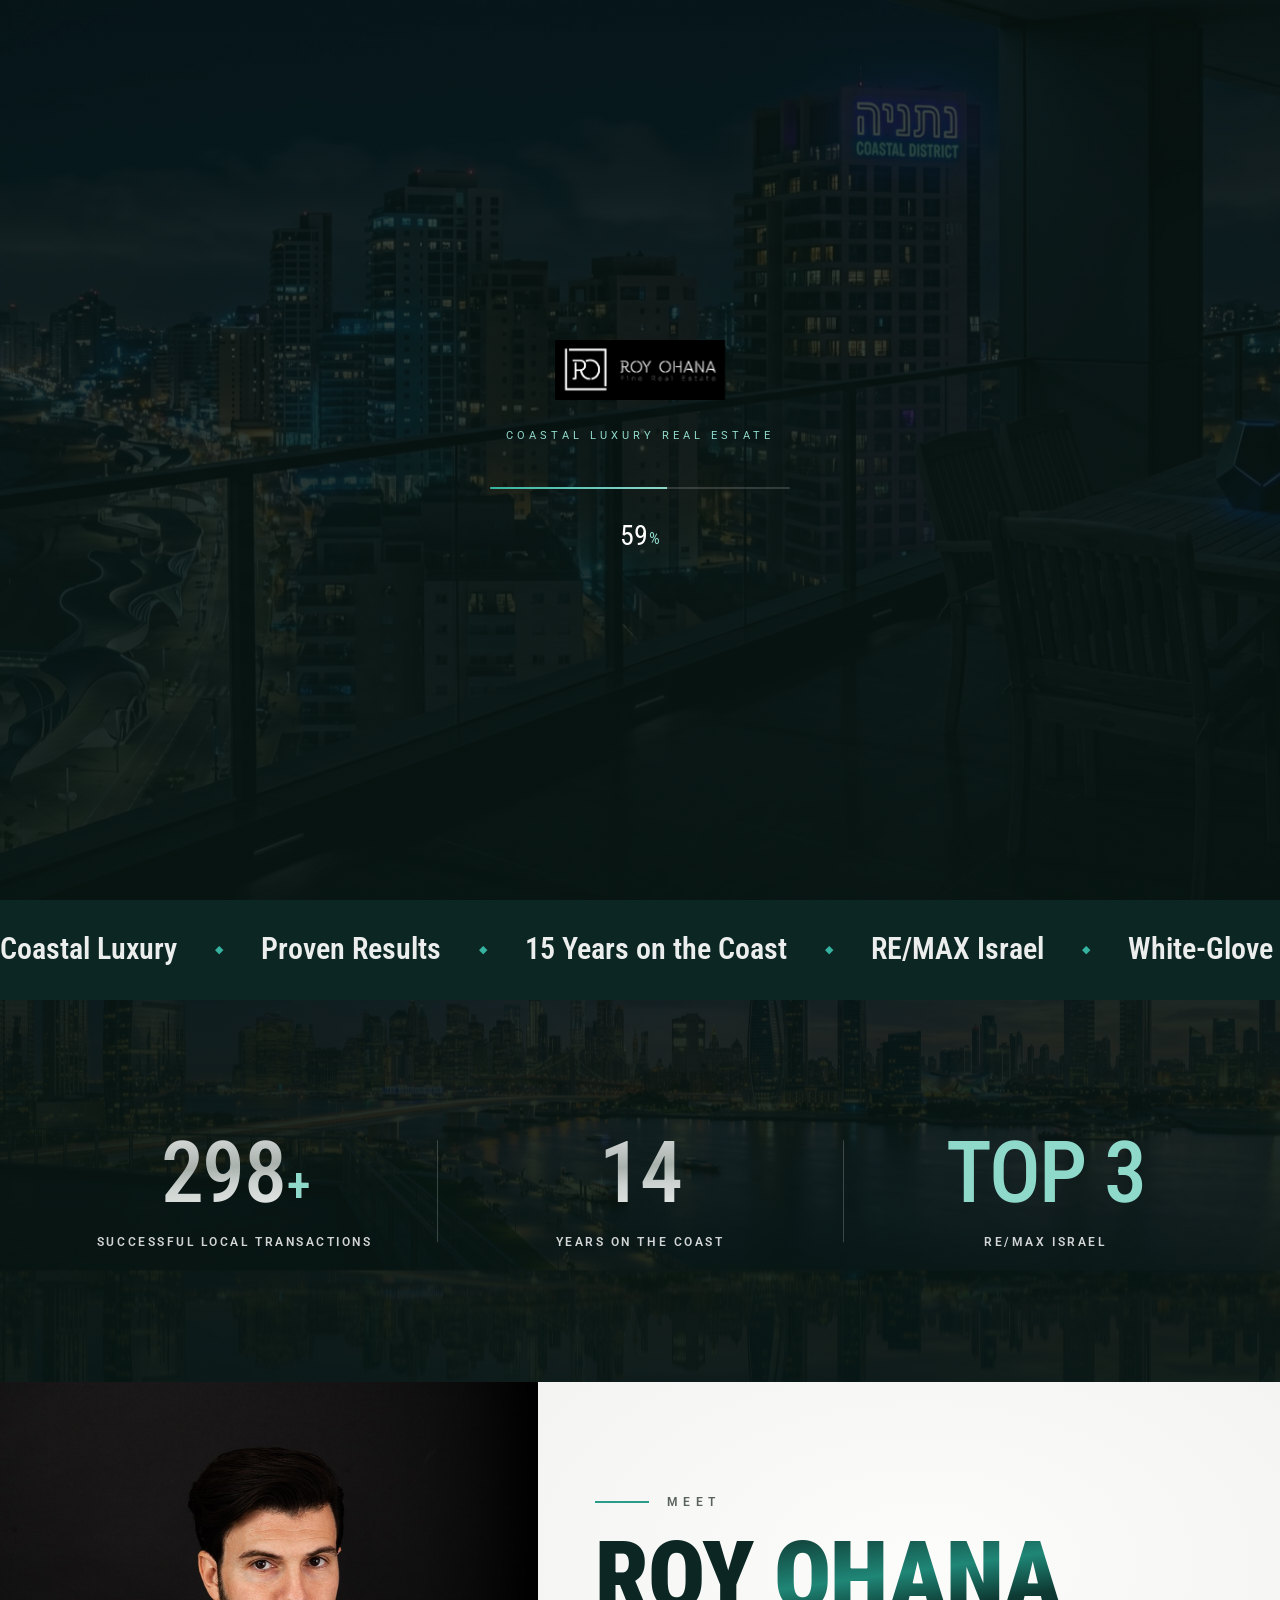
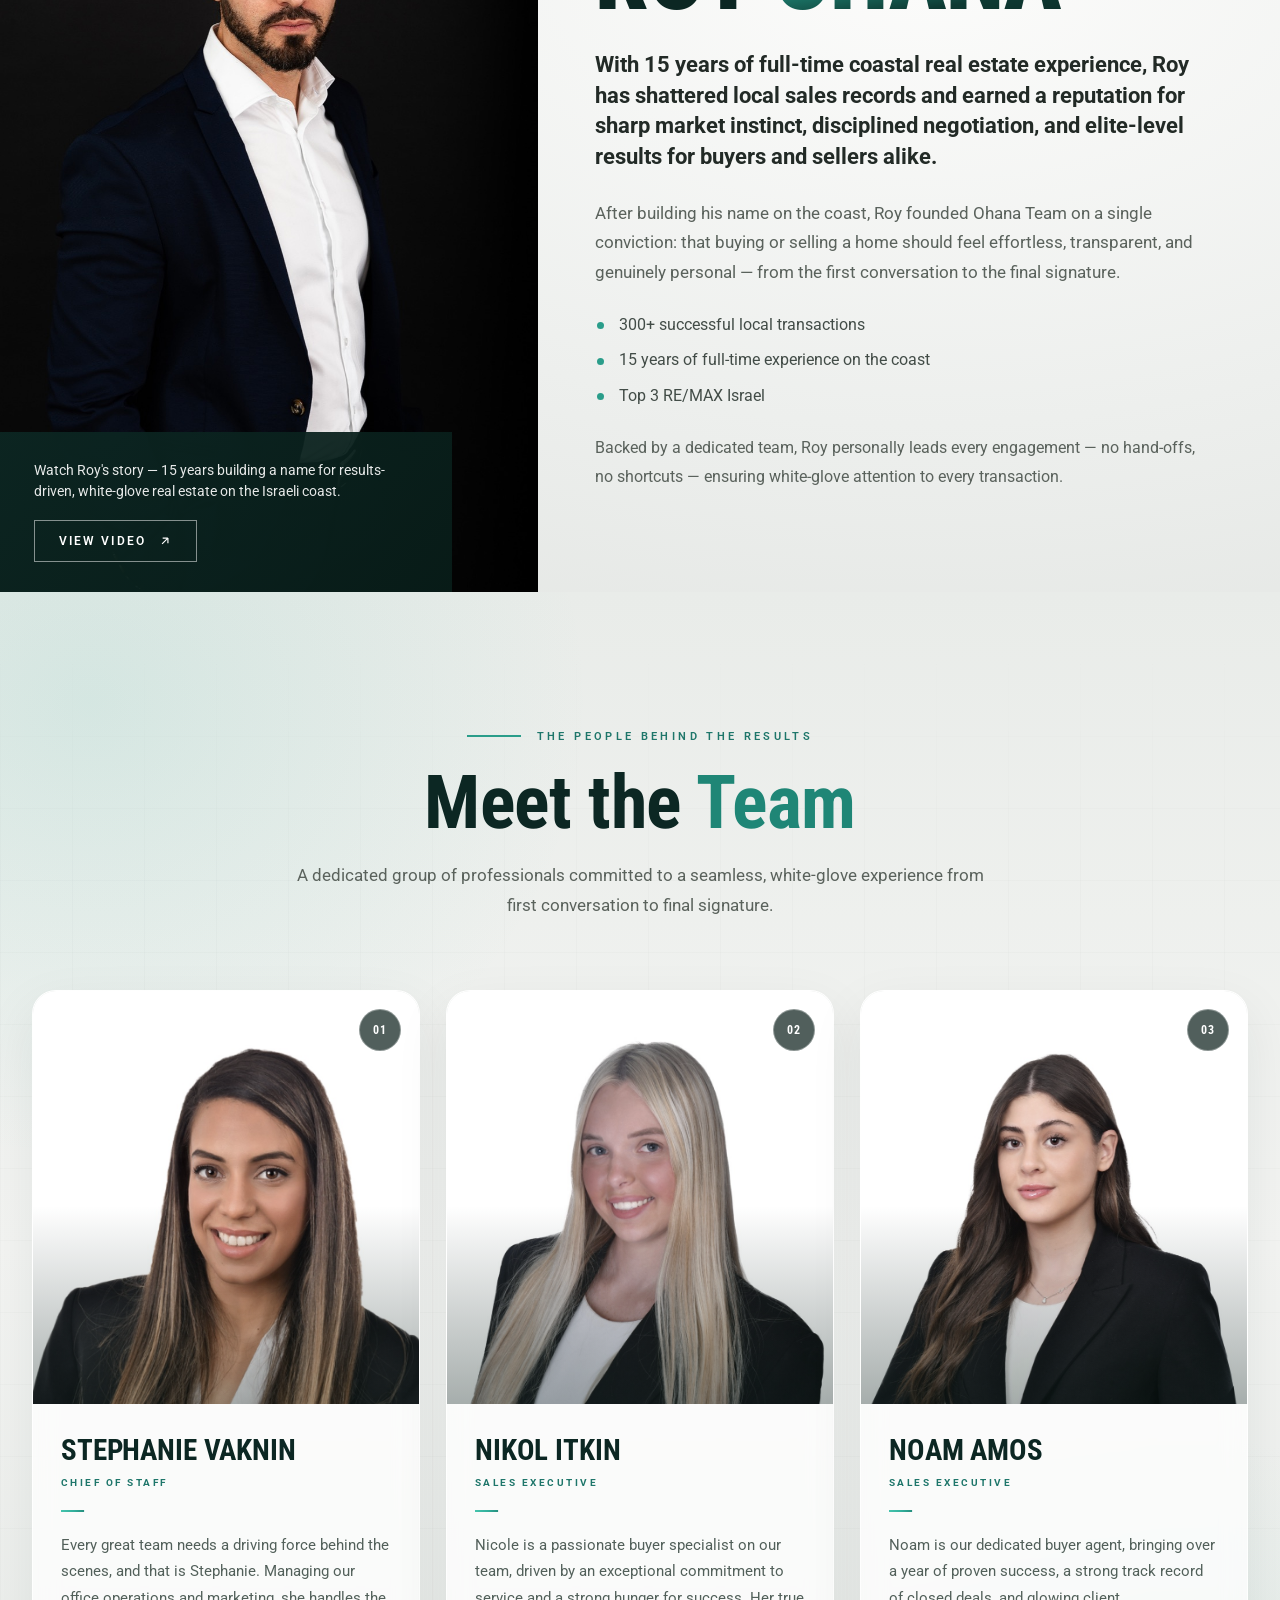
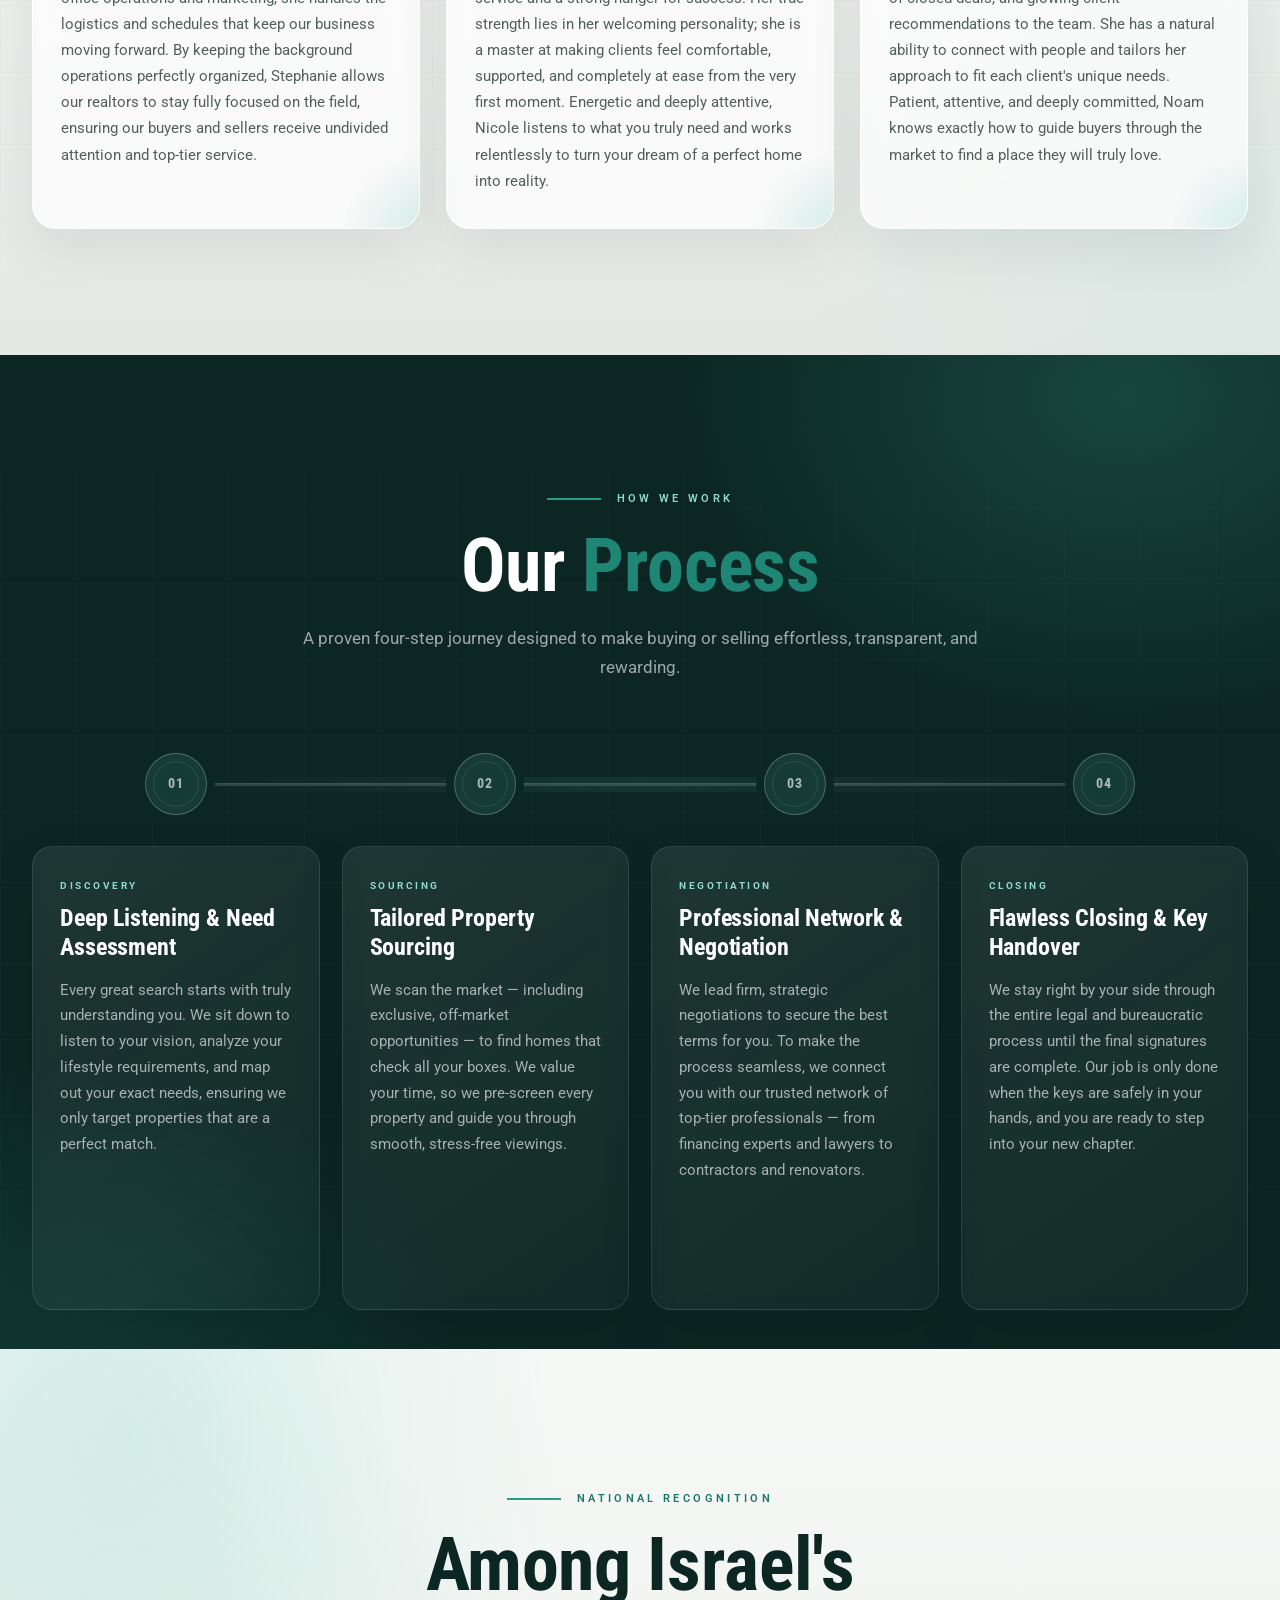
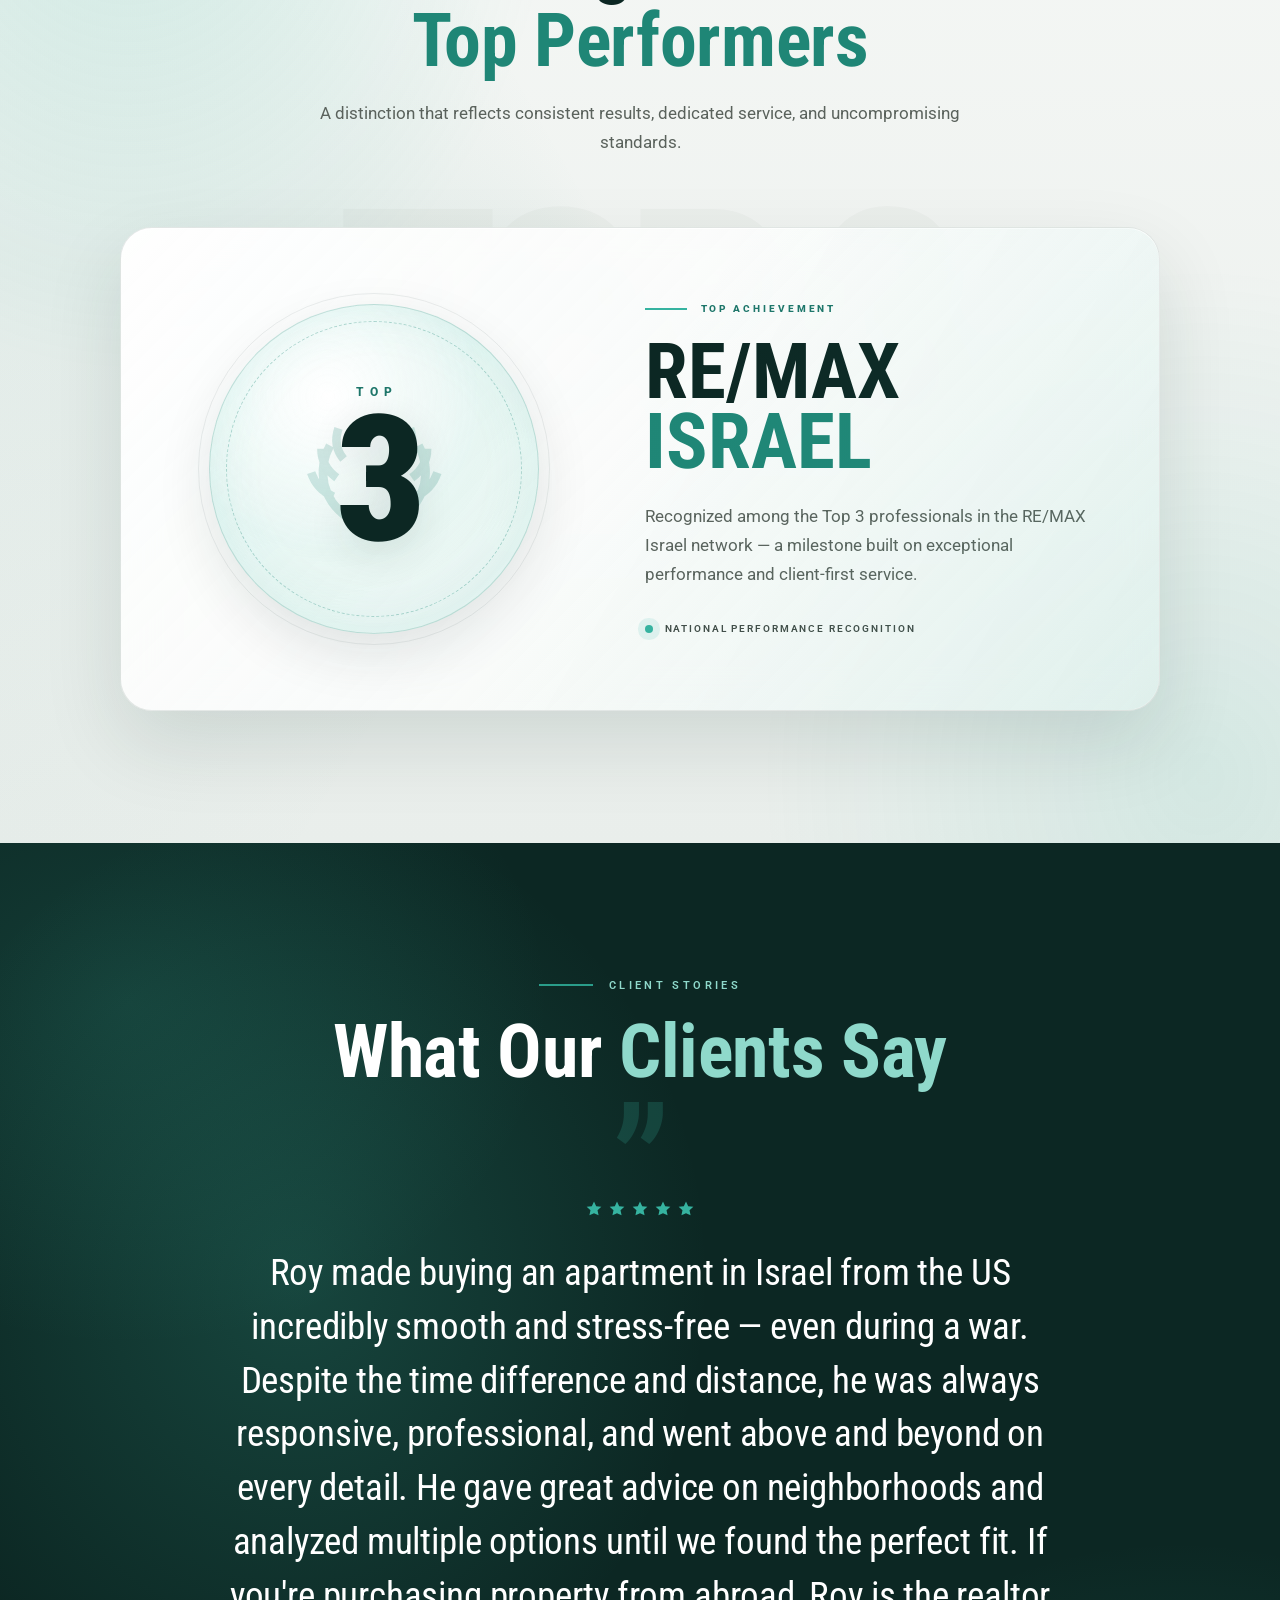
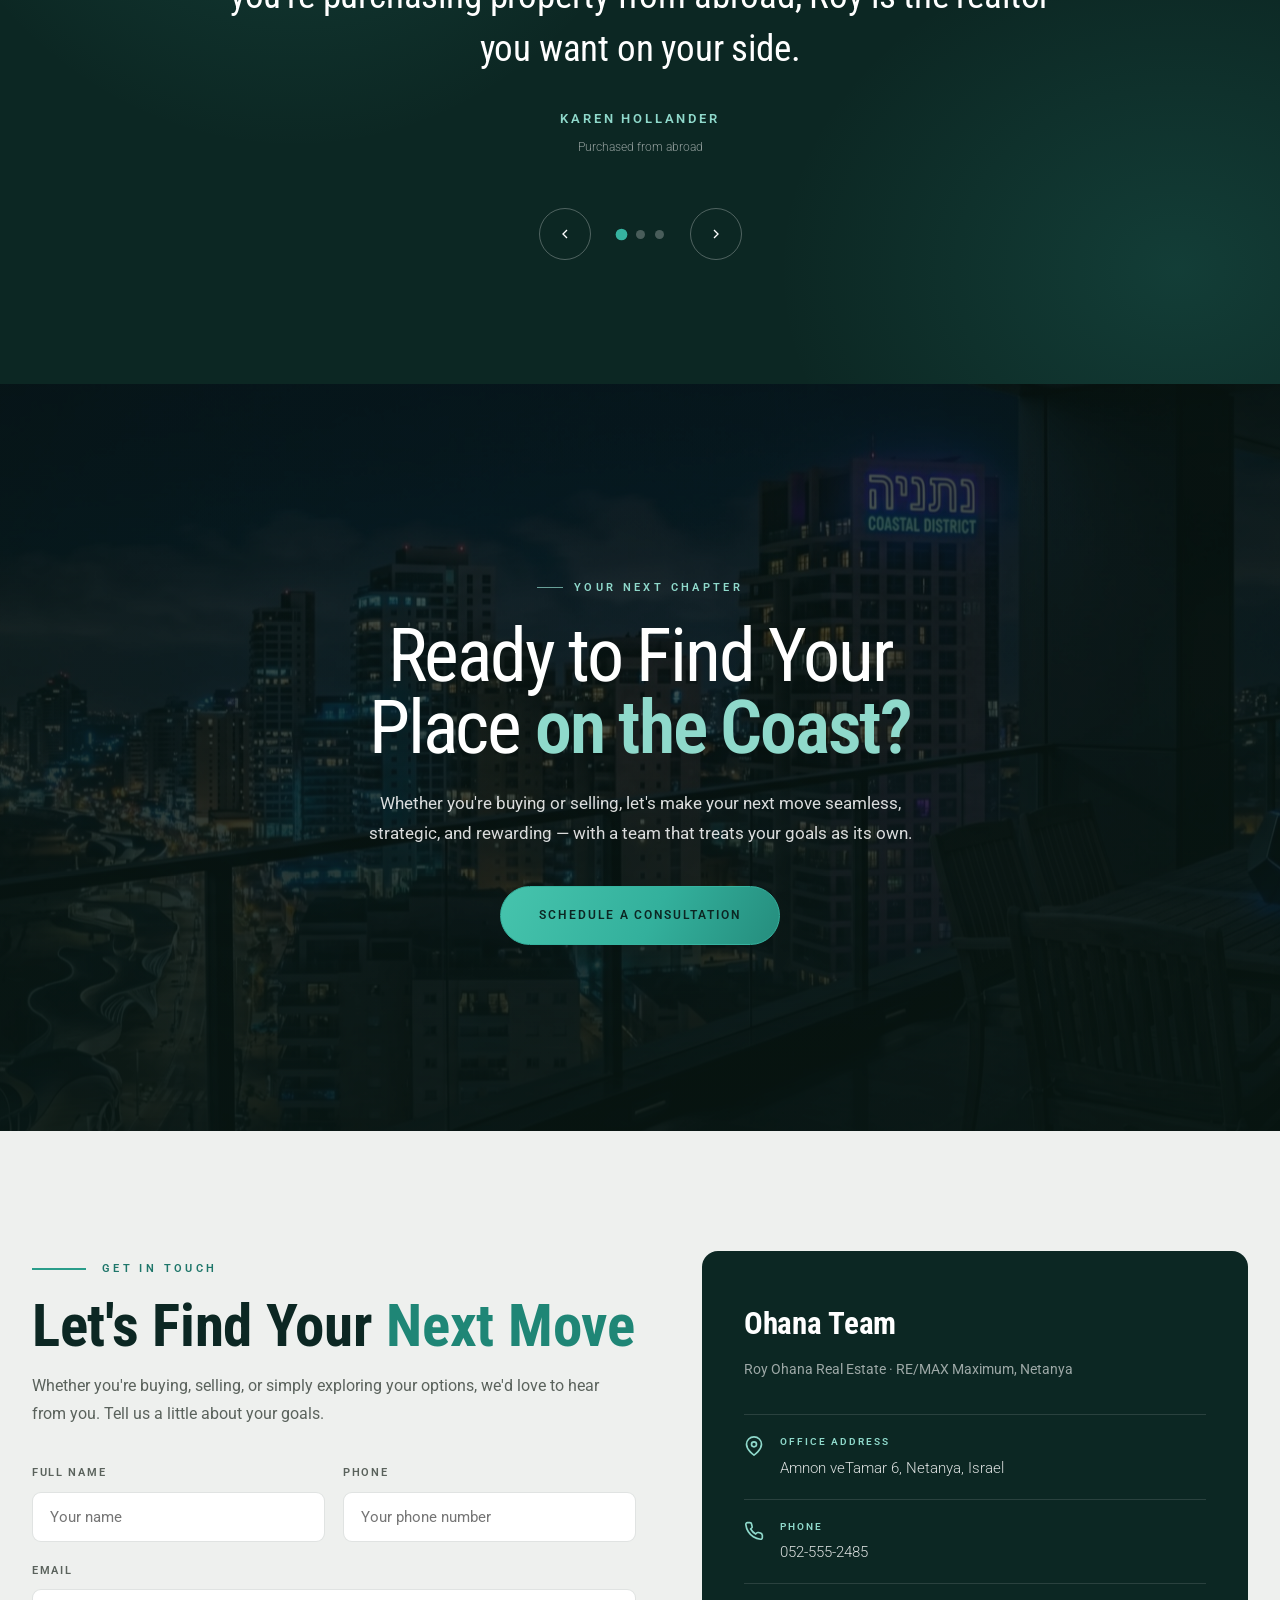
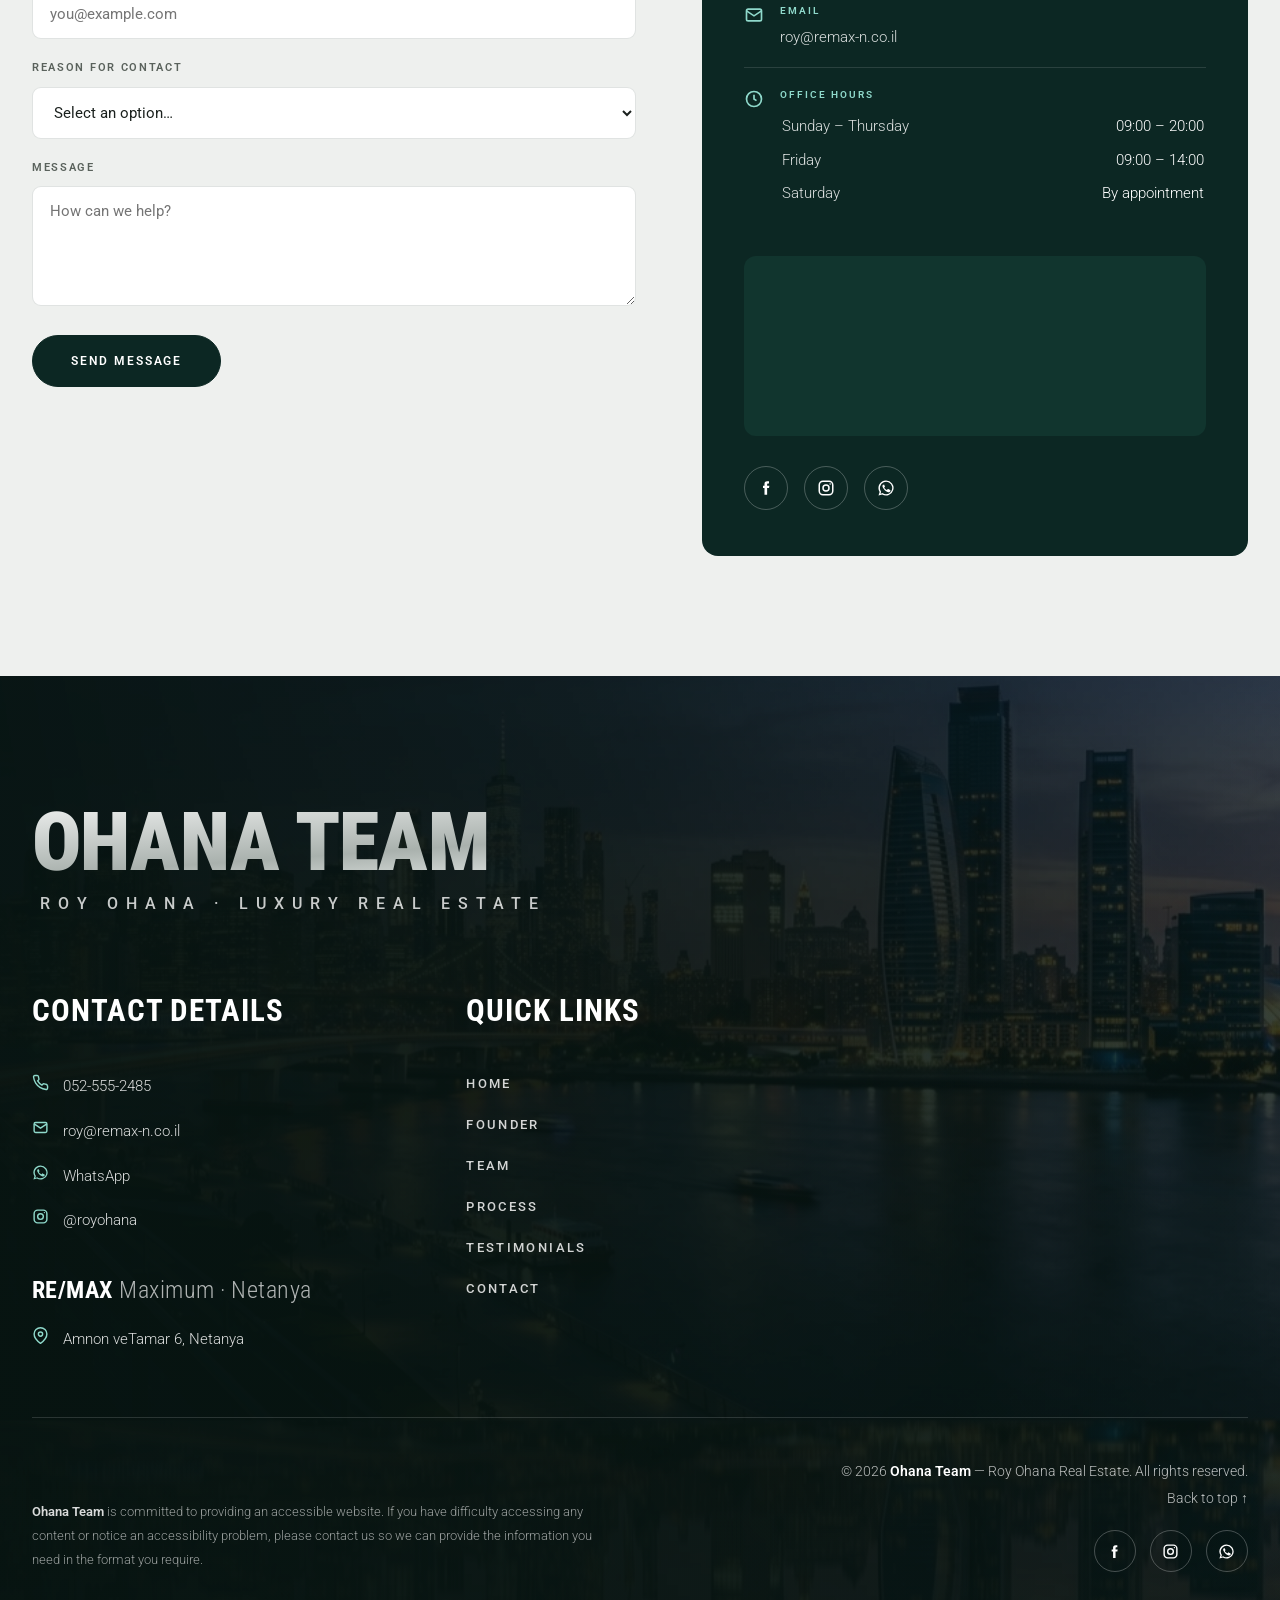
==== commit 8cd5f3d1: "Update index.html" ====
--- a/index.html
+++ b/index.html
@@ -791,6 +791,41 @@
 }
 @media (max-width:640px){
   .container{ padding:0 22px; }
+  header{ height:74px; }
+  header .container{ padding:0 20px; }
+  .brand img{ height:43px; }
+  header.scrolled{ height:64px; }
+  header.scrolled .brand img{ height:36px; }
+  .hero{
+    height:auto; min-height:max(100svh,760px);
+    align-items:flex-start;
+    padding:clamp(126px,18vh,148px) 0 116px;
+  }
+  .hero-inner{ margin:0; }
+  .hero-content{ max-width:100%; }
+  .hero .eyebrow{
+    margin-bottom:18px; font-size:.62rem; letter-spacing:.24em;
+  }
+  .hero h1{
+    font-size:clamp(2.75rem,13.2vw,3.55rem);
+    line-height:.96; margin-bottom:22px;
+  }
+  .hero p.sub{
+    max-width:34rem; margin-bottom:28px;
+    font-size:.96rem; line-height:1.62;
+  }
+  .hero-cta{
+    flex-direction:column; align-items:flex-start;
+    gap:18px;
+  }
+  .hero-cta .btn{ padding:16px 27px; }
+  .watch-link .play{ width:44px; height:44px; }
+  .scroll-cue{
+    left:auto; right:18px; bottom:max(18px,env(safe-area-inset-bottom));
+    transform:none; flex-direction:row; gap:8px;
+    font-size:.52rem; letter-spacing:.22em;
+  }
+  .scroll-cue .mouse{ width:19px; height:31px; }
   .marquee-track span{ font-size:1.25rem; }
   .stats-grid{ grid-template-columns:1fr; gap:32px; }
   .stat + .stat::before{ display:none; }
@@ -814,9 +849,18 @@
   .step-card{ padding:23px 20px 25px; border-radius:17px; }
   .step h3{ font-size:1.34rem; }
   .step p{ font-size:.89rem; line-height:1.68; }
-  .hero p.sub{ font-size:1rem; }
-}
-@media (max-height:600px){ .hero{ min-height:auto; } }
+}
+@media (max-width:640px) and (max-height:740px){
+  .hero{ min-height:720px; padding-top:112px; padding-bottom:100px; }
+  .hero .eyebrow{ margin-bottom:14px; }
+  .hero h1{ font-size:clamp(2.48rem,12vw,3rem); margin-bottom:18px; }
+  .hero p.sub{ font-size:.88rem; line-height:1.52; margin-bottom:22px; }
+  .hero-cta{ gap:14px; }
+  .hero-cta .btn{ padding:14px 23px; font-size:.69rem; }
+  .watch-link{ font-size:.68rem; }
+  .watch-link .play{ width:40px; height:40px; }
+}
+@media (min-width:641px) and (max-height:600px){ .hero{ min-height:auto; } }
 @media (prefers-reduced-motion:reduce){
   *{ animation-duration:.001ms !important; animation-iteration-count:1 !important; transition-duration:.001ms !important; scroll-behavior:auto; }
   .reveal{ opacity:1; transform:none; }
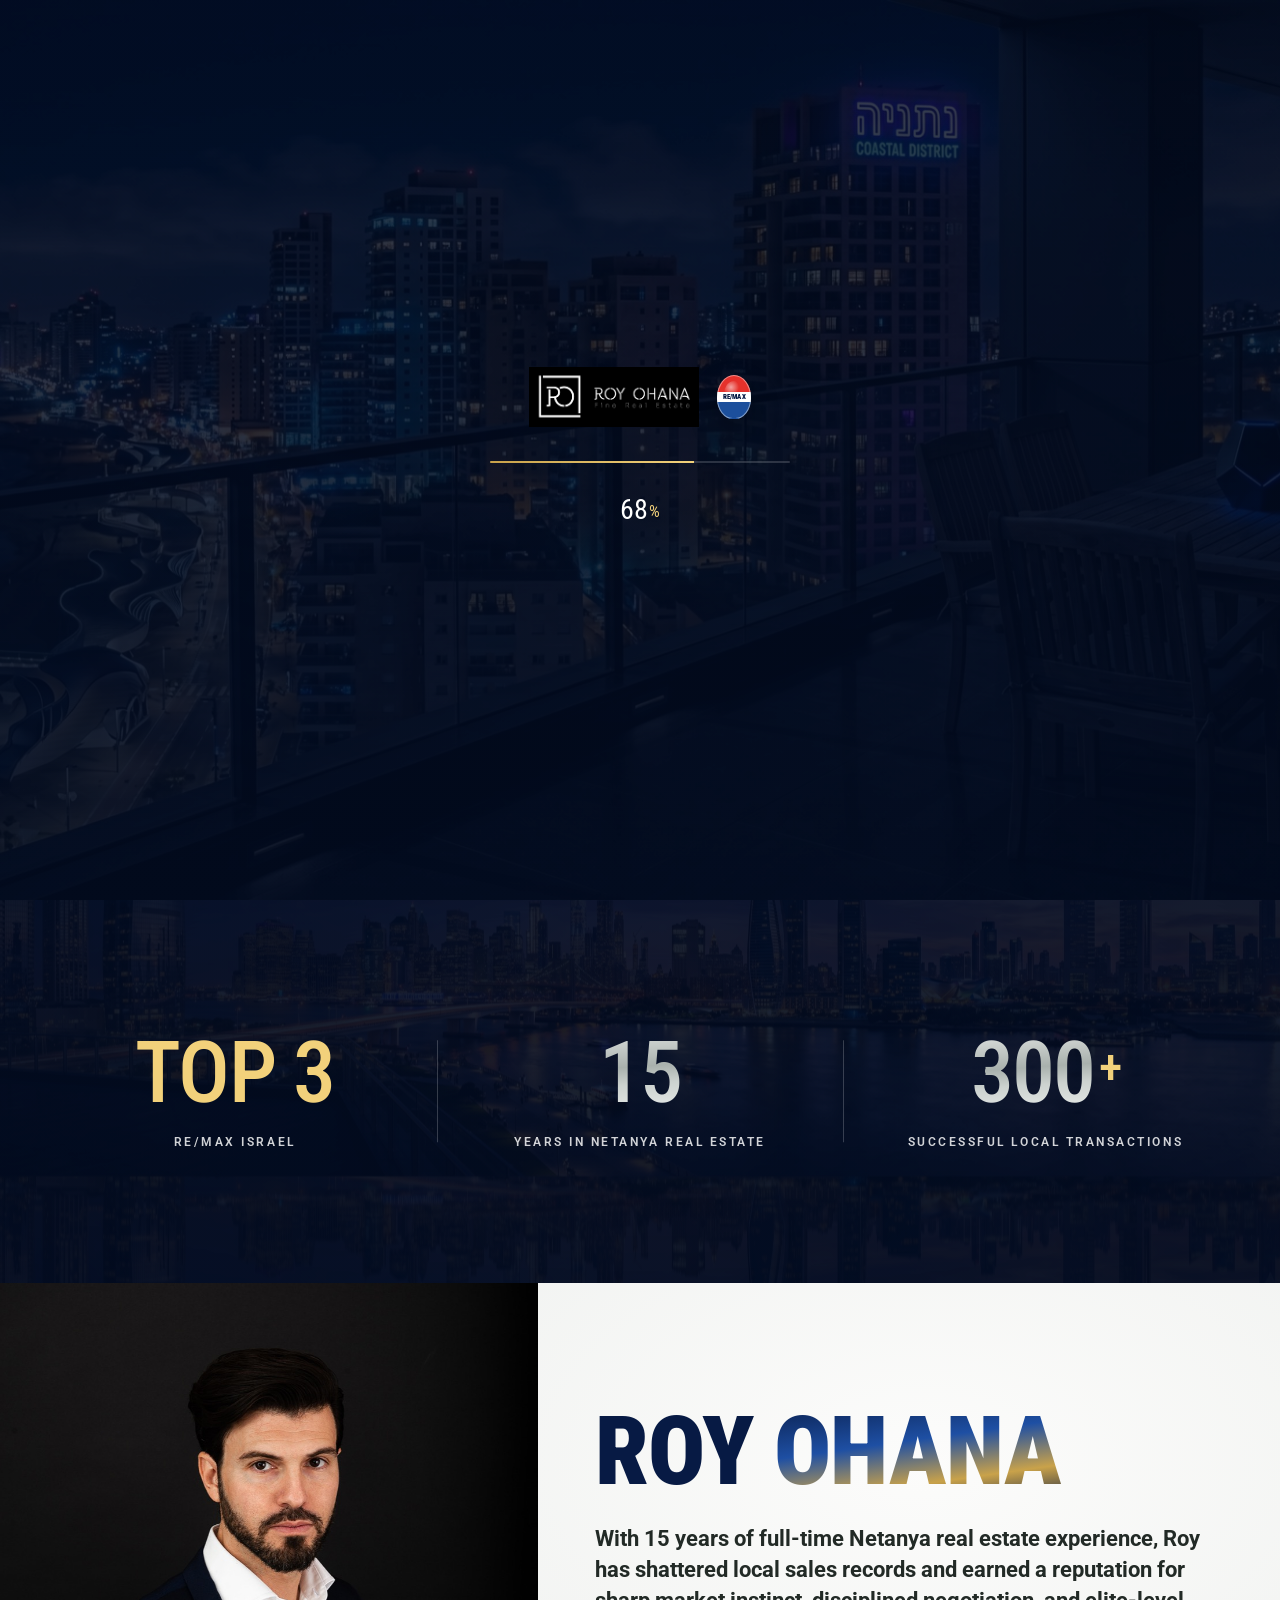
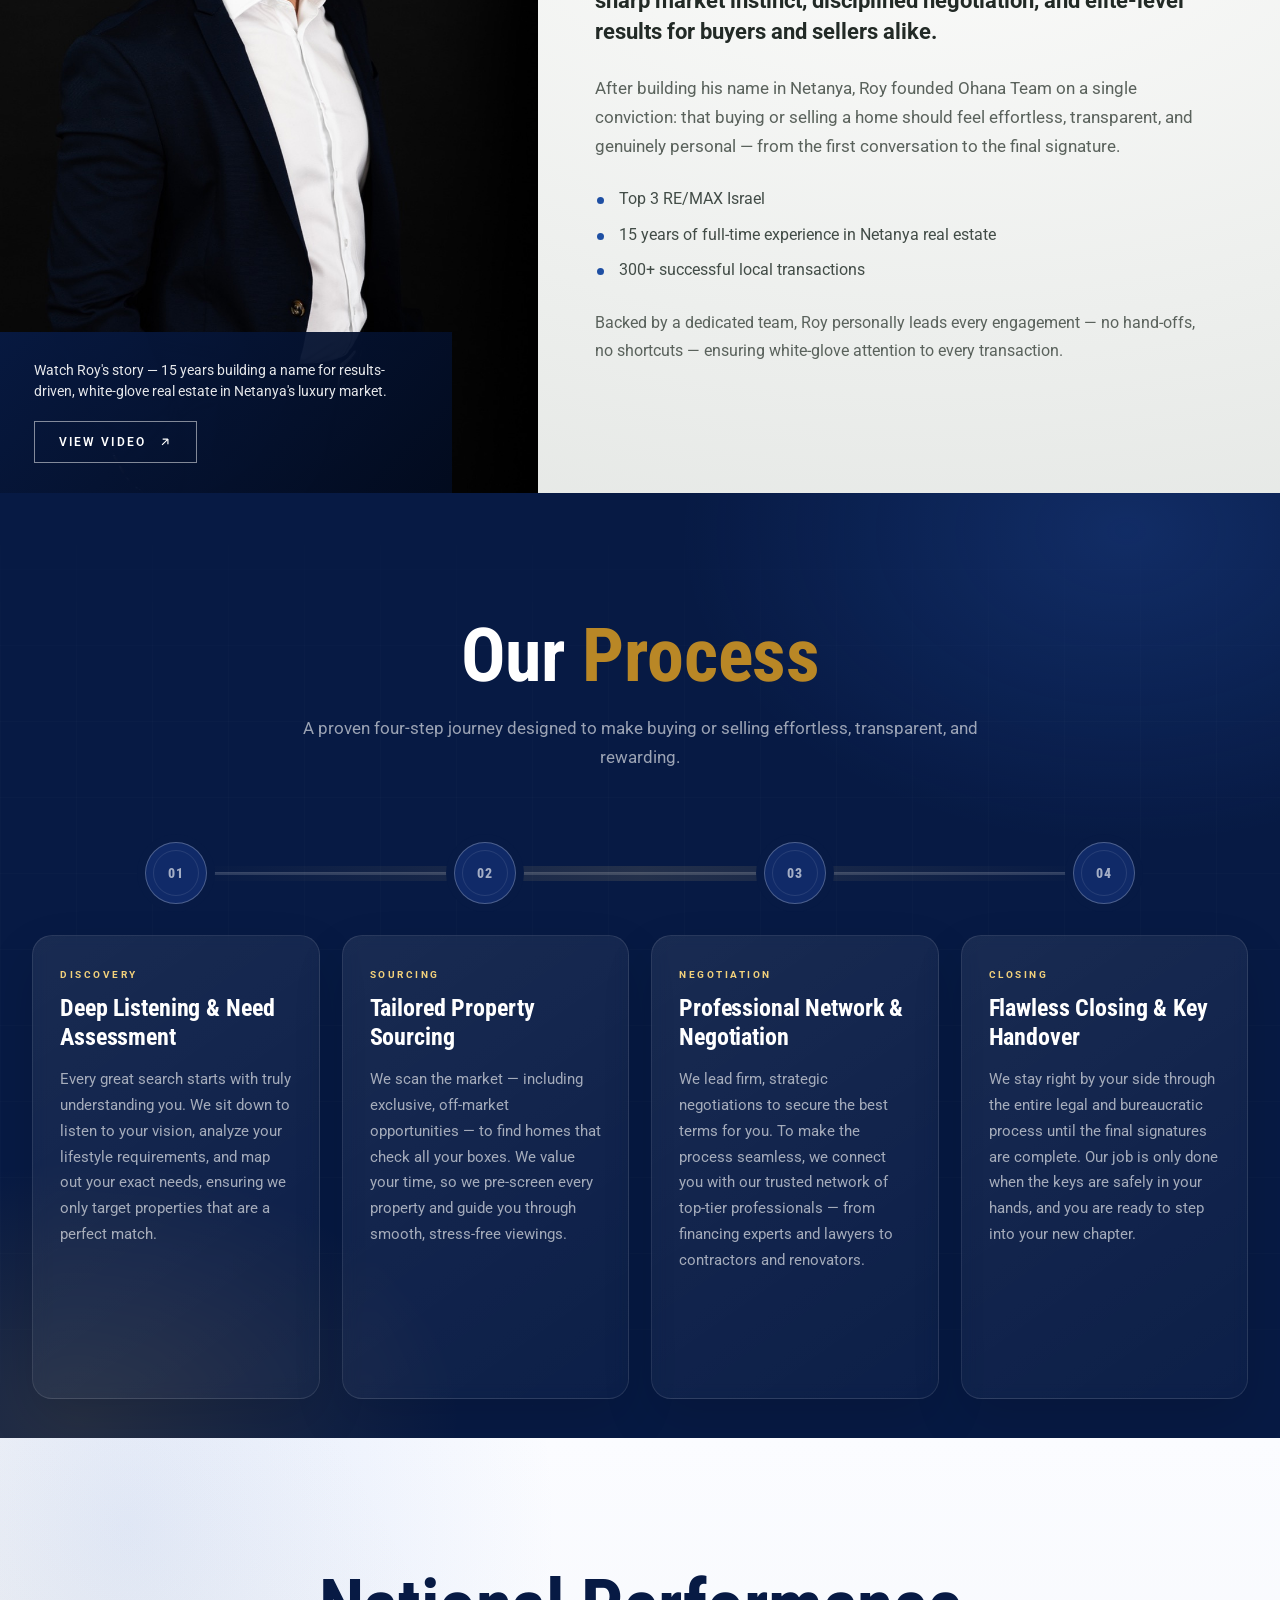
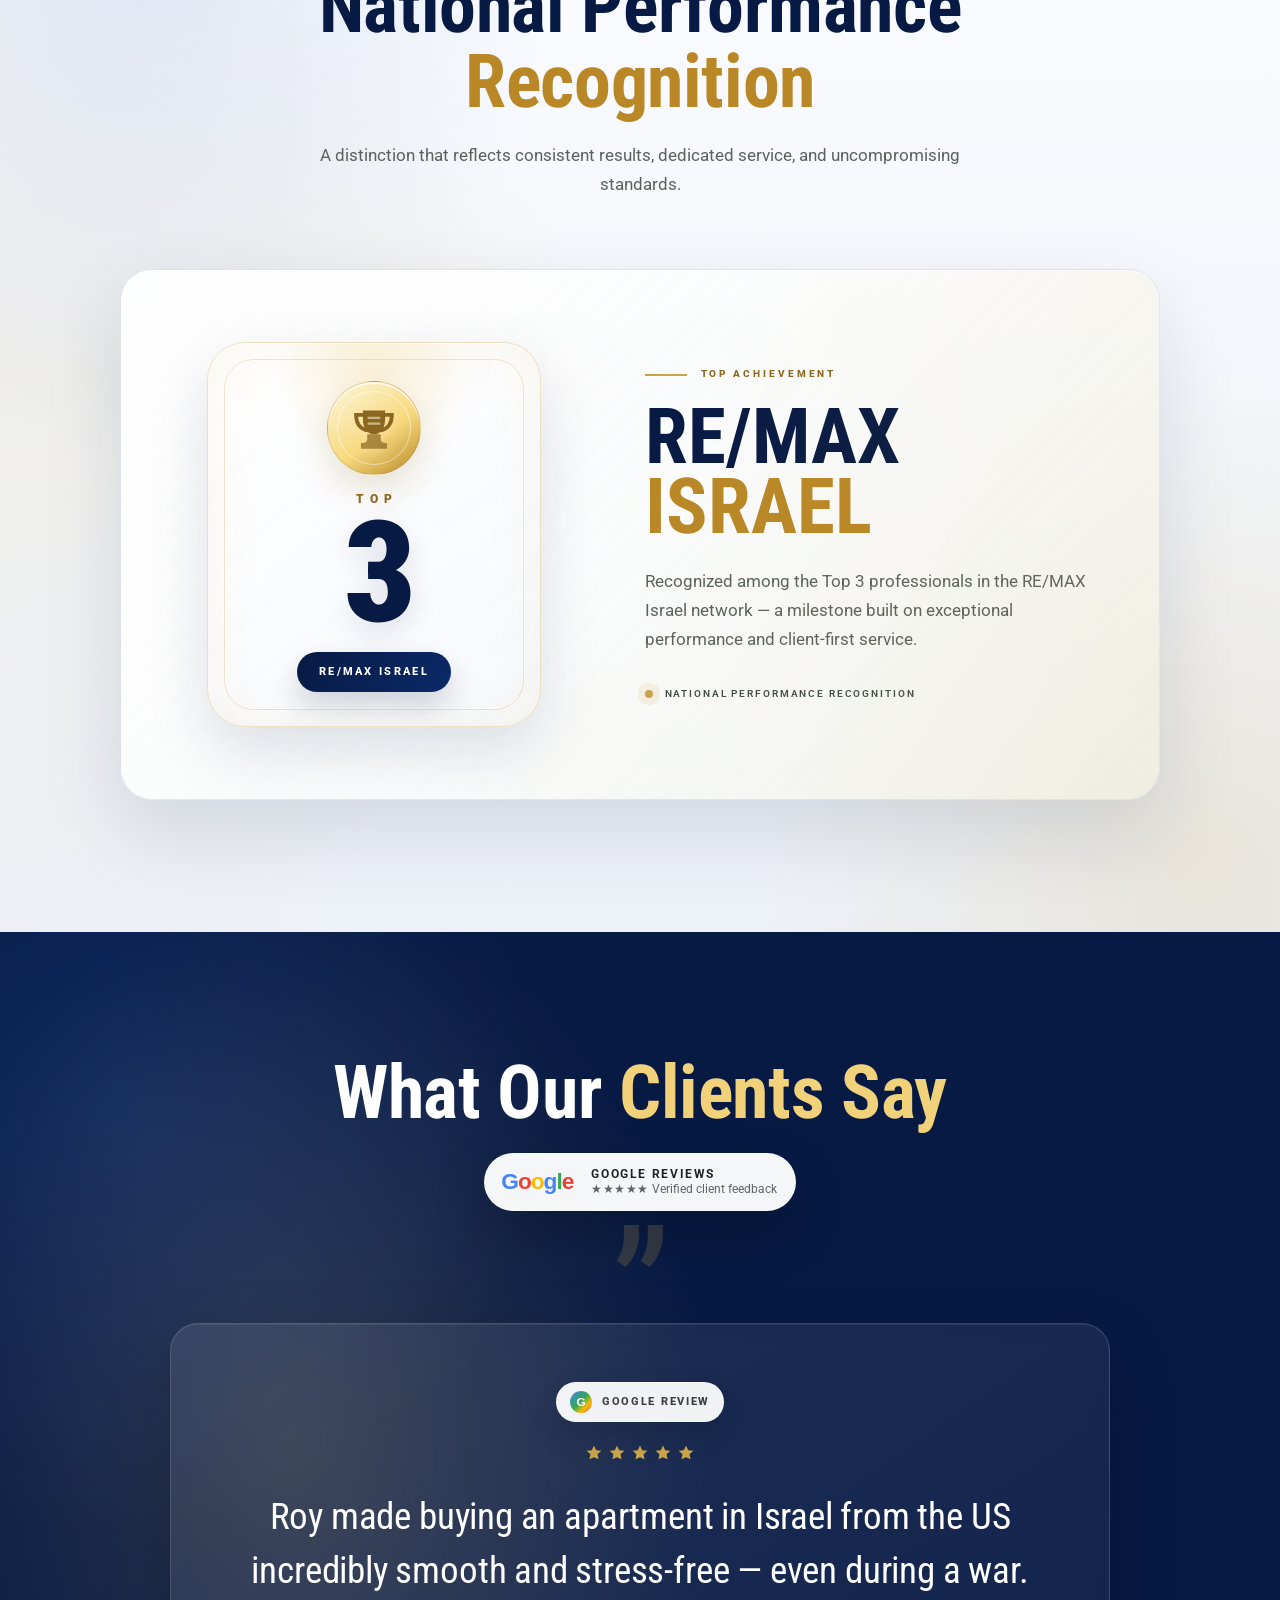
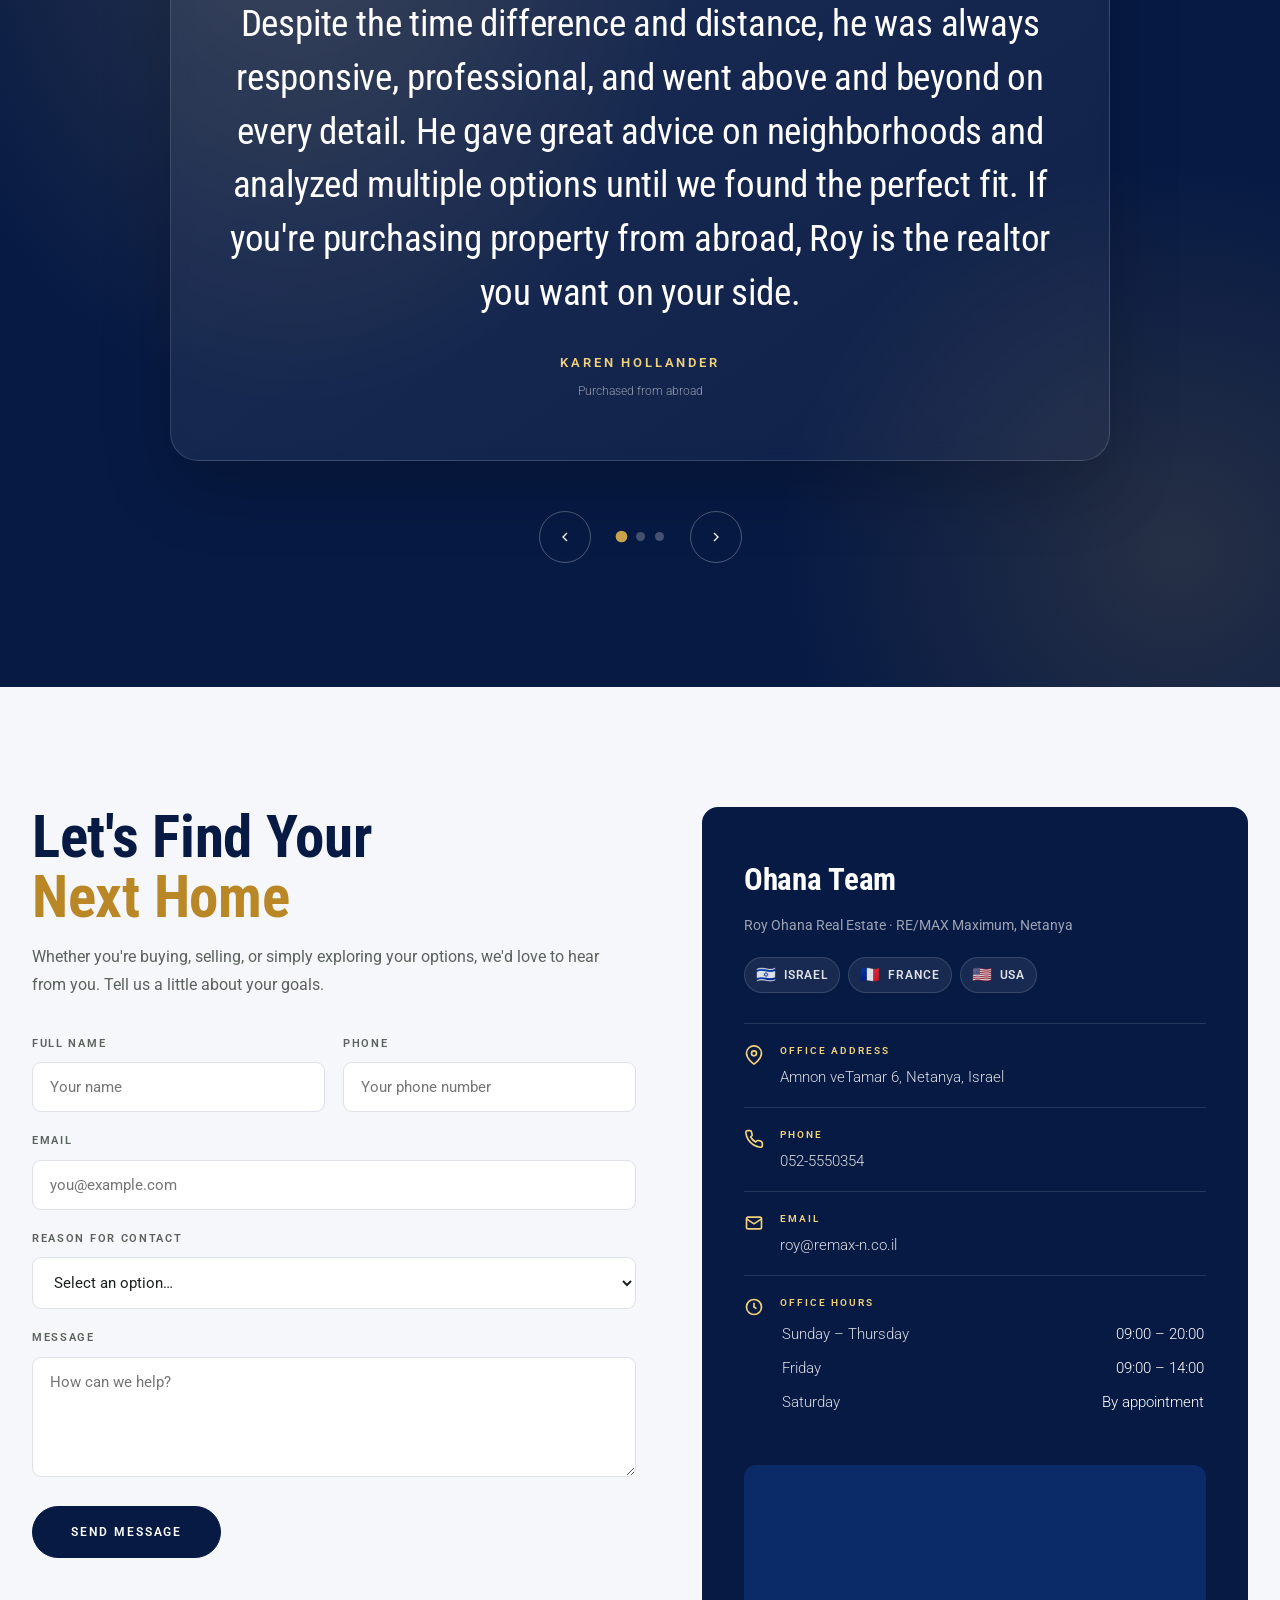
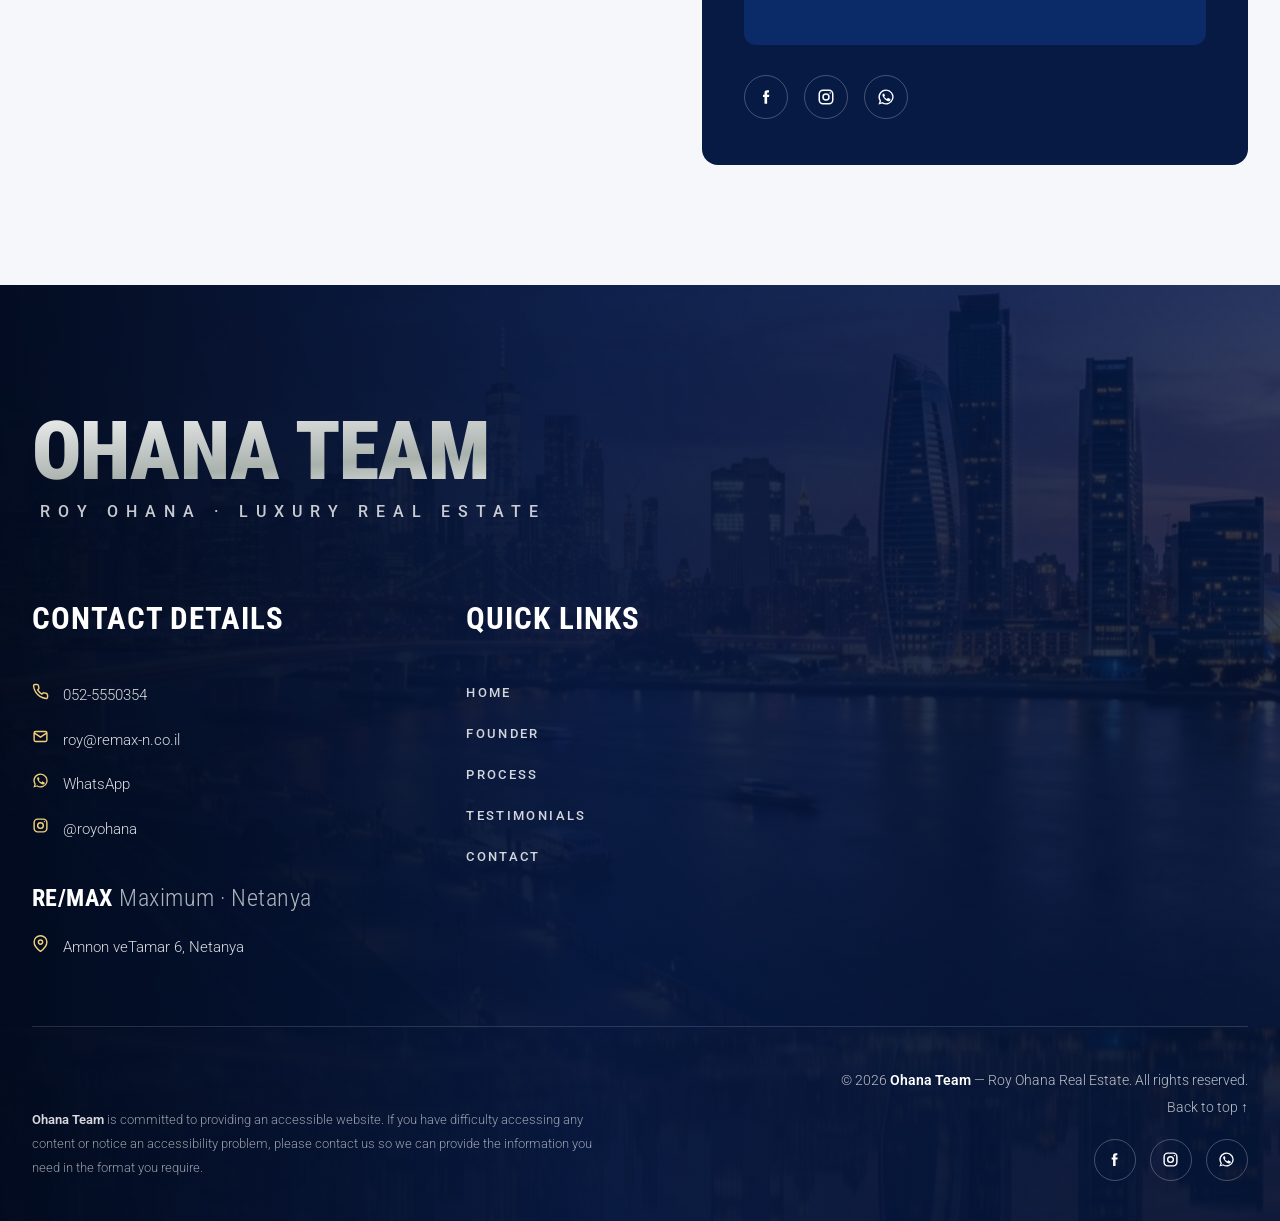
==== commit 0f7a3759: "Update index.html" ====
--- a/index.html
+++ b/index.html
@@ -4,7 +4,7 @@
 <meta charset="UTF-8" />
 <meta name="viewport" content="width=device-width, initial-scale=1.0" />
 <title>Ohana Team — Roy Ohana Luxury Real Estate</title>
-<meta name="description" content="Ohana Team — Roy Ohana Real Estate. Coastal luxury real estate with 15 years of local mastery and proven, elite-level results for buyers and sellers." />
+<meta name="description" content="Ohana Team — Roy Ohana Real Estate. Netanya luxury real estate with 15 years of local mastery and proven, elite-level results for buyers and sellers." />
 
 <!-- Fonts: Roboto (whole site) + Roboto Condensed (display name) -->
 <link rel="preconnect" href="https://fonts.googleapis.com" />
@@ -17,26 +17,26 @@
    OHANA TEAM — Modern Premium Luxury Real Estate
    ============================================================ */
 :root{
-  /* palette sampled from the jordancohen reference — silver light, teal accent, dark-teal sections */
-  --ink:        #0c2723;          /* dark teal (matches the photo caption box) */
-  --ink-2:      #11352e;          /* lighter — cards / gradients */
-  --ink-3:      #081c18;          /* deepest — footer */
-  --bone:       #eef0ee;          /* cool light silver (image background) */
-  --bone-2:     #e3e7e4;          /* alt silver */
-  --sand:       #d2d7d3;          /* hairline */
-  --gold:       #36b3a0;          /* seafoam teal accent — on dark / decoration */
-  --gold-2:     #8fd9cb;          /* light teal — on dark */
-  --gold-ink:   #1e766a;          /* AA teal for small text on light */
-  --gold-accent:#1f8676;          /* large teal accents on light */
-  --gold-soft:  rgba(54,179,160,.15);
-  --teal:       #2a9d8a;          /* teal accent */
-  --teal-2:     #43c2ab;          /* bright teal — glows / gradients */
-  --grad-gold:  linear-gradient(118deg,#46c4ad 0%,#33b09c 55%,#258d7d 100%);
+  /* refined palette — royal navy, warm gold, crisp white */
+  --ink:        #071a44;          /* royal navy */
+  --ink-2:      #0b2a68;          /* lighter navy — cards / gradients */
+  --ink-3:      #020b1f;          /* deepest — footer */
+  --bone:       #f6f7fb;          /* clean warm-white */
+  --bone-2:     #e8ecf5;          /* alt silver-blue */
+  --sand:       #d8dce7;          /* hairline */
+  --gold:       #c9a24a;          /* premium gold */
+  --gold-2:     #f2d17b;          /* light gold — on dark */
+  --gold-ink:   #8b6720;          /* readable gold for small text */
+  --gold-accent:#b98726;          /* large gold accents on light */
+  --gold-soft:  rgba(201,162,74,.16);
+  --teal:       #1e4fa3;          /* royal-blue accent */
+  --teal-2:     #356edc;          /* bright blue — glows / gradients */
+  --grad-gold:  linear-gradient(118deg,#f7d985 0%,#c9a24a 52%,#8b6720 100%);
   --grad-metal: linear-gradient(176deg,#eceeed 0%,#a9b1ad 44%,#ccd2cf 60%,#f3f5f4 100%);
   --text:       #1b211e;
   --text-2:     #424c47;
   --muted:      #5a625c;
-  --line:       rgba(20,38,33,.13);
+  --line:       rgba(7,26,68,.13);
   --line-d:     rgba(255,255,255,.13);
   --white:      #ffffff;
 
@@ -97,6 +97,12 @@
 .section-head .eyebrow{ margin-bottom:20px; }
 .section-head .eyebrow{ gap:16px; }
 .section-head .eyebrow::before{ width:54px; height:2px; opacity:1; background:var(--teal); }
+.section-head .eyebrow,
+.contact-form .eyebrow,
+.cta-band .eyebrow,
+.founder-eyebrow,
+.hero .eyebrow,
+.pl-tag{ display:none !important; }
 .section-head h2{
   font-family:var(--f-display); font-weight:400;
   font-size:clamp(2.3rem,5vw,3.9rem); line-height:1.04; color:var(--ink);
@@ -124,6 +130,8 @@
 }
 .btn:hover{ color:#fff; border-color:var(--ink); box-shadow:0 14px 34px rgba(21,19,14,.22); }
 .btn:hover::before{ transform:translateY(0); }
+.btn:disabled{ cursor:wait; opacity:.68; transform:none !important; }
+.btn:disabled::after{ display:none; }
 .btn-ghost{ background:transparent; color:#fff; border-color:rgba(255,255,255,.5); }
 .btn-ghost::before{ background:#fff; }
 .btn-ghost:hover{ color:var(--ink); border-color:#fff; }
@@ -152,9 +160,27 @@
   border-bottom:1px solid transparent;
 }
 header .container{ display:flex; align-items:center; justify-content:space-between; gap:24px; }
-.brand{ display:flex; align-items:center; height:100%; }
+.brand{ display:flex; align-items:center; gap:14px; height:100%; }
 .brand img{ height:52px; width:auto; transition:height .5s var(--ease), opacity .3s ease; }
 .brand .logo-black{ display:none; }
+.remax-balloon{
+  position:relative; flex:0 0 auto; width:28px; height:36px; display:inline-grid; place-items:center;
+  border-radius:50% 50% 46% 46%; overflow:hidden;
+  background:linear-gradient(180deg,#e5312b 0 38%,#fff 38% 62%,#1c4f9c 62% 100%);
+  box-shadow:0 9px 24px rgba(0,0,0,.18), inset 0 0 0 1px rgba(255,255,255,.45);
+}
+.remax-balloon::before{
+  content:""; position:absolute; inset:6px 7px 12px; border-radius:50%;
+  background:radial-gradient(circle at 35% 24%,rgba(255,255,255,.55),transparent 34%);
+}
+.remax-balloon::after{
+  content:""; position:absolute; left:50%; bottom:-7px; transform:translateX(-50%);
+  width:0; height:0; border-left:5px solid transparent; border-right:5px solid transparent; border-top:8px solid #1c4f9c;
+}
+.remax-balloon span{
+  position:relative; z-index:1; margin-top:1px; font-family:var(--f-cond); font-size:.43rem;
+  letter-spacing:.02em; font-weight:900; color:var(--ink); line-height:1; text-transform:uppercase;
+}
 nav.main{ display:flex; align-items:center; gap:36px; }
 nav.main a{
   font-size:.74rem; letter-spacing:.14em; text-transform:uppercase; font-weight:500;
@@ -175,6 +201,7 @@
 header.scrolled .brand .logo-white{ display:none; }
 header.scrolled .brand .logo-black{ display:block; }
 header.scrolled .brand img{ height:40px; }
+header.scrolled .remax-balloon{ width:24px; height:31px; }
 header.scrolled nav.main a{ color:var(--text); }
 header.scrolled nav.main a:hover{ color:var(--gold-ink); }
 header.scrolled .header-social{ border-color:var(--line); }
@@ -218,8 +245,8 @@
 .hero-overlay{
   position:absolute; inset:0; z-index:1;
   background:
-    linear-gradient(90deg, rgba(6,20,17,.84) 0%, rgba(6,20,17,.48) 46%, rgba(6,20,17,.16) 100%),
-    linear-gradient(to bottom, rgba(6,20,17,.5) 0%, rgba(6,20,17,.28) 40%, rgba(6,20,17,.82) 100%);
+    linear-gradient(90deg, rgba(2,11,31,.86) 0%, rgba(7,26,68,.52) 46%, rgba(7,26,68,.18) 100%),
+    linear-gradient(to bottom, rgba(2,11,31,.54) 0%, rgba(7,26,68,.28) 40%, rgba(2,11,31,.86) 100%);
 }
 .hero-inner{ position:relative; z-index:2; width:100%; will-change:transform; }
 .hero-content{ max-width:820px; }
@@ -233,7 +260,7 @@
 }
 .hero h1 em{ font-weight:600; color:var(--gold-2); }
 @supports ((-webkit-background-clip:text) or (background-clip:text)){
-  .hero h1 em{ background:linear-gradient(100deg,#c4ece2 0%,#5ccdb7 28%,#1f8676 50%,#5ccdb7 72%,#d2efe8 100%); background-size:220% auto; -webkit-background-clip:text; background-clip:text; -webkit-text-fill-color:transparent; animation:sheen 7s linear infinite; }
+  .hero h1 em{ background:linear-gradient(100deg,#fff4d2 0%,#f2d17b 28%,#c9a24a 50%,#f2d17b 72%,#fff8df 100%); background-size:220% auto; -webkit-background-clip:text; background-clip:text; -webkit-text-fill-color:transparent; animation:sheen 7s linear infinite; }
 }
 @keyframes sheen{ from{ background-position:0% center; } to{ background-position:220% center; } }
 .hero p.sub{
@@ -296,12 +323,12 @@
    STATS — coastal-skyline image band
    ============================================================ */
 .stats{ padding:112px 0; }
-.stats .imgband-overlay{ background:linear-gradient(180deg, rgba(8,22,18,.82) 0%, rgba(8,22,18,.9) 100%), radial-gradient(75% 100% at 50% 50%, rgba(8,22,18,.15), rgba(8,22,18,.6)); }
+.stats .imgband-overlay{ background:linear-gradient(180deg, rgba(2,11,31,.84) 0%, rgba(2,11,31,.91) 100%), radial-gradient(75% 100% at 50% 50%, rgba(7,26,68,.18), rgba(2,11,31,.62)); }
 .stats-grid{ display:grid; grid-template-columns:repeat(3,1fr); }
 .stat{ text-align:center; padding:18px 26px; position:relative; }
 .stat + .stat::before{ content:""; position:absolute; left:0; top:50%; transform:translateY(-50%); width:1px; height:64%; background:rgba(255,255,255,.2); }
 .stat-num{ font-family:var(--f-display); font-weight:500; font-size:clamp(3rem,7vw,5.4rem); line-height:1; display:flex; justify-content:center; align-items:baseline; letter-spacing:-.02em; color:#eef1f0; background:var(--grad-metal); -webkit-background-clip:text; background-clip:text; -webkit-text-fill-color:transparent; }
-.stat-num .plus{ font-size:.55em; margin-left:2px; -webkit-text-fill-color:var(--gold-2); color:var(--gold-2); }
+.stat-num .plus{ font-size:.55em; margin-left:4px; align-self:center; transform:translateY(-.08em); -webkit-text-fill-color:var(--gold-2); color:var(--gold-2); }
 .stat-num.is-text{ background:none; -webkit-text-fill-color:var(--gold-2); color:var(--gold-2); }
 .stat-label{ margin-top:16px; font-size:.72rem; letter-spacing:.22em; text-transform:uppercase; color:rgba(255,255,255,.82); font-weight:600; }
 
@@ -313,7 +340,7 @@
 .founder-photo{ position:relative; overflow:hidden; min-height:420px; }
 .founder-photo > img{ width:100%; height:100%; object-fit:cover; object-position:center 18%; transition:transform 1.4s var(--ease); }
 .founder:hover .founder-photo > img{ transform:scale(1.04); }
-.founder-caption{ position:absolute; left:0; bottom:0; max-width:84%; padding:28px 34px 30px; color:#fff; background:linear-gradient(135deg, rgba(12,39,35,.92), rgba(8,28,24,.96)); }
+.founder-caption{ position:absolute; left:0; bottom:0; max-width:84%; padding:28px 34px 30px; color:#fff; background:linear-gradient(135deg, rgba(7,26,68,.93), rgba(2,11,31,.96)); }
 .founder-caption p{ font-size:.86rem; line-height:1.55; color:rgba(255,255,255,.9); margin-bottom:18px; }
 .founder-video{ display:inline-flex; align-items:center; gap:12px; font-family:var(--f-sans); font-size:.72rem; font-weight:600; letter-spacing:.18em; text-transform:uppercase; color:#fff; background:none; border:1px solid rgba(255,255,255,.5); padding:13px 24px; cursor:pointer; transition:.4s var(--ease); }
 .founder-video:hover{ background:var(--gold); border-color:var(--gold); color:var(--ink); }
@@ -322,7 +349,7 @@
 .founder-eyebrow{ display:inline-flex; align-items:center; gap:18px; font-size:.78rem; letter-spacing:.42em; text-transform:uppercase; font-weight:600; color:var(--muted); margin-bottom:22px; }
 .founder-eyebrow .line{ width:54px; height:2px; background:var(--teal); }
 .founder-name{ font-family:var(--f-cond); font-weight:900; text-transform:uppercase; font-size:clamp(3rem,7.4vw,6.6rem); line-height:.9; letter-spacing:-.01em; color:var(--ink); margin-bottom:30px; }
-.founder-name .metal{ background:linear-gradient(172deg,#0c2723 0%,#1f8676 46%,#0e3a33 72%,#0c2723 100%); -webkit-background-clip:text; background-clip:text; -webkit-text-fill-color:transparent; color:var(--ink); }
+.founder-name .metal{ background:linear-gradient(172deg,#071a44 0%,#1e4fa3 42%,#c9a24a 72%,#071a44 100%); -webkit-background-clip:text; background-clip:text; -webkit-text-fill-color:transparent; color:var(--ink); }
 .founder-lead{ font-size:clamp(1.2rem,1.7vw,1.46rem); font-weight:700; line-height:1.42; color:#222a26; margin-bottom:26px; }
 .founder-sub{ color:var(--muted); font-size:1.04rem; line-height:1.75; margin-bottom:26px; }
 .founder-list{ display:grid; gap:11px; margin-bottom:26px; }
@@ -348,13 +375,13 @@
   padding:126px 0;
   overflow:hidden;
   background:
-    radial-gradient(56% 48% at 7% 8%, rgba(54,179,160,.12), transparent 70%),
-    radial-gradient(44% 42% at 94% 92%, rgba(143,217,203,.13), transparent 72%),
+    radial-gradient(56% 48% at 7% 8%, rgba(53,110,220,.12), transparent 70%),
+    radial-gradient(44% 42% at 94% 92%, rgba(201,162,74,.13), transparent 72%),
     linear-gradient(180deg,#e9ece9 0%,#f3f4f2 48%,#e5e9e6 100%);
 }
 .team::before{
   content:""; position:absolute; inset:0; pointer-events:none; opacity:.32;
-  background-image:linear-gradient(rgba(12,39,35,.055) 1px,transparent 1px),linear-gradient(90deg,rgba(12,39,35,.055) 1px,transparent 1px);
+  background-image:linear-gradient(rgba(7,26,68,.055) 1px,transparent 1px),linear-gradient(90deg,rgba(7,26,68,.055) 1px,transparent 1px);
   background-size:72px 72px;
   mask-image:linear-gradient(to bottom,transparent,#000 22%,#000 78%,transparent);
 }
@@ -364,7 +391,7 @@
   position:relative; isolation:isolate; display:flex; flex-direction:column;
   background:rgba(255,255,255,.72); border:1px solid rgba(255,255,255,.82);
   border-radius:24px; overflow:hidden;
-  box-shadow:0 20px 54px rgba(12,39,35,.08);
+  box-shadow:0 20px 54px rgba(7,26,68,.08);
   transition:transform .25s var(--ease-out), box-shadow .55s var(--ease-out), border-color .45s ease;
   transform-style:preserve-3d; backdrop-filter:blur(12px); -webkit-backdrop-filter:blur(12px);
 }
@@ -375,17 +402,17 @@
 }
 .member::after{
   content:""; position:absolute; z-index:-1; width:180px; height:180px; right:-100px; bottom:-100px;
-  border-radius:50%; background:radial-gradient(circle,rgba(54,179,160,.2),transparent 70%);
+  border-radius:50%; background:radial-gradient(circle,rgba(201,162,74,.2),transparent 70%);
   transition:transform .8s var(--ease-out);
 }
-.member:hover{ transform:translateY(-10px); border-color:rgba(54,179,160,.32); box-shadow:0 34px 76px rgba(12,39,35,.16); }
+.member:hover{ transform:translateY(-10px); border-color:rgba(201,162,74,.32); box-shadow:0 34px 76px rgba(7,26,68,.16); }
 .member:hover::before{ transform:scaleX(1); }
 .member:hover::after{ transform:scale(1.55) translate(-16px,-14px); }
 .member-index{
   position:absolute; z-index:4; top:18px; right:18px; width:42px; height:42px;
   border-radius:50%; display:grid; place-items:center;
   font-family:var(--f-cond); font-size:.72rem; font-weight:700; letter-spacing:.12em;
-  color:#fff; background:rgba(8,28,24,.7); border:1px solid rgba(255,255,255,.35);
+  color:#fff; background:rgba(2,11,31,.7); border:1px solid rgba(255,255,255,.35);
   backdrop-filter:blur(8px); -webkit-backdrop-filter:blur(8px);
 }
 .member .photo{ position:relative; overflow:hidden; aspect-ratio:5/5.35; background:var(--bone-2); }
@@ -401,7 +428,7 @@
 }
 .member .photo::after{
   content:""; position:absolute; inset:0;
-  background:linear-gradient(to top,rgba(8,28,24,.62),transparent 48%);
+  background:linear-gradient(to top,rgba(2,11,31,.62),transparent 48%);
   opacity:.58; transition:opacity .5s;
 }
 .member:hover .photo img{ transform:scale(1.11); filter:grayscale(0) saturate(1); }
@@ -421,8 +448,8 @@
   padding:126px 0 132px; color:#fff; overflow:hidden;
   background-color:var(--ink);
   background-image:
-    radial-gradient(58% 55% at 88% 4%,rgba(67,194,171,.2),transparent 60%),
-    radial-gradient(50% 45% at 6% 98%,rgba(54,179,160,.12),transparent 60%);
+    radial-gradient(58% 55% at 88% 4%,rgba(53,110,220,.22),transparent 60%),
+    radial-gradient(50% 45% at 6% 98%,rgba(201,162,74,.16),transparent 60%);
 }
 .process::before{
   content:""; position:absolute; inset:0; pointer-events:none; opacity:.18;
@@ -449,26 +476,26 @@
 }
 .process-line::before{
   content:""; position:absolute; inset:-6px 0; border-radius:20px;
-  background:linear-gradient(90deg,transparent,rgba(143,217,203,.08),transparent);
+  background:linear-gradient(90deg,transparent,rgba(242,209,123,.12),transparent);
 }
 .process-line-fill{
   position:absolute; inset:0; border-radius:inherit; transform-origin:left center;
   transform:scaleX(var(--timeline-progress));
   background:linear-gradient(90deg,var(--gold),var(--gold-2));
-  box-shadow:0 0 18px rgba(67,194,171,.65);
+  box-shadow:0 0 18px rgba(242,209,123,.5);
   transition:transform .12s linear;
 }
 .process-line-fill::after{
   content:""; position:absolute; top:50%; right:-5px; width:11px; height:11px;
   border-radius:50%; transform:translateY(-50%);
-  background:#d9fff8; box-shadow:0 0 0 6px rgba(67,194,171,.15),0 0 24px rgba(143,217,203,.9);
+  background:#fff7df; box-shadow:0 0 0 6px rgba(201,162,74,.18),0 0 24px rgba(242,209,123,.72);
 }
 .step{ position:relative; z-index:1; min-width:0; }
 .step-node{
   position:relative; width:62px; height:62px; margin:0 auto 31px;
   display:grid; place-items:center; border-radius:50%;
   border:1px solid rgba(255,255,255,.25); color:rgba(255,255,255,.62);
-  background:#143b34; box-shadow:0 0 0 8px var(--ink);
+  background:#102a68; box-shadow:0 0 0 8px var(--ink);
   font-family:var(--f-cond); font-size:.9rem; font-weight:800; letter-spacing:.08em;
   transition:color .55s var(--ease),background .55s var(--ease),border-color .55s var(--ease),box-shadow .55s var(--ease),transform .55s var(--ease);
 }
@@ -484,12 +511,12 @@
   backdrop-filter:blur(8px); -webkit-backdrop-filter:blur(8px);
   transition:transform .55s var(--ease-out),border-color .55s var(--ease),background .55s var(--ease),box-shadow .55s var(--ease);
 }
-.step:hover .step-card{ transform:translateY(-7px); border-color:rgba(143,217,203,.28); background:linear-gradient(145deg,rgba(255,255,255,.105),rgba(255,255,255,.04)); box-shadow:0 30px 64px rgba(0,0,0,.2); }
+.step:hover .step-card{ transform:translateY(-7px); border-color:rgba(242,209,123,.32); background:linear-gradient(145deg,rgba(255,255,255,.105),rgba(255,255,255,.04)); box-shadow:0 30px 64px rgba(0,0,0,.2); }
 .step.reached .step-node{
-  color:var(--ink); background:var(--gold-2); border-color:#cafff5;
-  transform:scale(1.08); box-shadow:0 0 0 8px var(--ink),0 0 32px rgba(67,194,171,.45);
-}
-.step.reached .step-node::after{ border-color:rgba(12,39,35,.2); }
+  color:var(--ink); background:var(--gold-2); border-color:#fff1bf;
+  transform:scale(1.08); box-shadow:0 0 0 8px var(--ink),0 0 32px rgba(242,209,123,.42);
+}
+.step.reached .step-node::after{ border-color:rgba(7,26,68,.2); }
 .step .phase{ font-size:.63rem; letter-spacing:.25em; text-transform:uppercase; color:var(--gold-2); font-weight:700; }
 .step h3{ margin-top:10px; font-family:var(--f-display); font-size:1.52rem; font-weight:700; color:#fff; line-height:1.18; }
 .step p{ margin-top:16px; color:rgba(255,255,255,.62); font-size:.92rem; line-height:1.75; }
@@ -500,20 +527,20 @@
 .awards{
   padding:132px 0; overflow:hidden; color:var(--text);
   background:
-    radial-gradient(48% 70% at 10% 8%,rgba(67,194,171,.17),transparent 70%),
-    radial-gradient(48% 65% at 94% 94%,rgba(54,179,160,.12),transparent 72%),
-    linear-gradient(180deg,#f6f8f6 0%,#e9eeeb 100%);
+    radial-gradient(48% 70% at 10% 8%,rgba(53,110,220,.13),transparent 70%),
+    radial-gradient(48% 65% at 94% 94%,rgba(201,162,74,.17),transparent 72%),
+    linear-gradient(180deg,#fbfcff 0%,#edf1f8 100%);
 }
 .awards::before{
   content:""; position:absolute; inset:-30%; pointer-events:none; opacity:.8;
-  background:conic-gradient(from 210deg at 50% 50%,transparent,rgba(31,134,118,.075),transparent 34%);
+  background:conic-gradient(from 210deg at 50% 50%,transparent,rgba(201,162,74,.11),transparent 34%);
   animation:awardAmbient 16s linear infinite;
 }
 .awards::after{
   content:"TOP 3"; position:absolute; left:50%; top:52%; z-index:0; pointer-events:none;
   transform:translate(-50%,-50%); white-space:nowrap;
   font-family:var(--f-cond); font-size:clamp(9rem,23vw,22rem); font-weight:900; letter-spacing:-.08em;
-  color:rgba(12,39,35,.025);
+  color:rgba(7,26,68,.032);
 }
 .awards .container{ position:relative; z-index:1; }
 .awards .section-head h2{ color:var(--ink); }
@@ -523,33 +550,58 @@
 .award-showcase{
   position:relative; max-width:1040px; margin:0 auto; display:grid;
   grid-template-columns:.9fr 1.1fr; align-items:center; gap:clamp(36px,7vw,90px);
-  padding:clamp(38px,6vw,72px); border:1px solid rgba(12,39,35,.1); border-radius:32px;
+  padding:clamp(38px,6vw,72px); border:1px solid rgba(7,26,68,.1); border-radius:32px;
   background:linear-gradient(135deg,rgba(255,255,255,.96),rgba(247,250,248,.74));
-  box-shadow:0 32px 80px rgba(12,39,35,.12),inset 0 1px #fff;
+  box-shadow:0 32px 80px rgba(7,26,68,.12),inset 0 1px #fff;
   backdrop-filter:blur(18px); -webkit-backdrop-filter:blur(18px);
 }
 .award-showcase::after{
   content:""; position:absolute; inset:0; border-radius:inherit; pointer-events:none;
-  background:linear-gradient(120deg,transparent 22%,rgba(54,179,160,.09) 48%,transparent 72%);
+  background:linear-gradient(120deg,transparent 22%,rgba(201,162,74,.1) 48%,transparent 72%);
   background-size:240% 100%; animation:awardSheen 7s var(--ease) infinite;
 }
 .award-emblem{
-  position:relative; width:min(100%,330px); aspect-ratio:1; margin:auto;
-  display:grid; place-items:center; border-radius:50%;
-  background:radial-gradient(circle at 36% 28%,#fff,rgba(143,217,203,.18) 48%,rgba(54,179,160,.08) 72%);
-  border:1px solid rgba(31,134,118,.24);
-  box-shadow:inset 0 0 55px rgba(54,179,160,.11),0 20px 55px rgba(12,39,35,.11);
-}
-.award-emblem::before,.award-emblem::after{ content:""; position:absolute; border-radius:50%; pointer-events:none; }
-.award-emblem::before{ inset:16px; border:1px dashed rgba(31,134,118,.32); animation:awardOrbit 18s linear infinite; }
-.award-emblem::after{ inset:-12px; border:1px solid rgba(12,39,35,.07); }
-.award-laurel{ position:absolute; inset:24%; color:rgba(31,134,118,.19); }
-.award-laurel svg{ width:100%; height:100%; }
-.award-rank{ position:relative; z-index:1; text-align:center; line-height:.8; }
-.award-rank small{ display:block; margin-bottom:12px; font-size:.72rem; letter-spacing:.52em; text-indent:.52em; color:var(--gold-ink); font-weight:800; }
+  position:relative; width:min(100%,334px); min-height:364px; margin:auto;
+  display:flex; flex-direction:column; align-items:center; justify-content:center;
+  padding:38px 32px 34px; border-radius:38px;
+  background:
+    linear-gradient(145deg,rgba(255,255,255,.96),rgba(246,248,253,.76)),
+    radial-gradient(80% 70% at 50% 0%,rgba(242,209,123,.18),transparent 64%);
+  border:1px solid rgba(201,162,74,.32);
+  box-shadow:inset 0 1px #fff, inset 0 0 55px rgba(201,162,74,.1),0 24px 62px rgba(7,26,68,.13);
+  overflow:hidden;
+}
+.award-emblem::before,.award-emblem::after{ content:""; position:absolute; pointer-events:none; }
+.award-emblem::before{
+  inset:16px; border-radius:30px; border:1px solid rgba(201,162,74,.28);
+  box-shadow:inset 0 0 0 1px rgba(255,255,255,.55);
+}
+.award-emblem::after{
+  width:210px; height:210px; left:50%; top:-78px; transform:translateX(-50%);
+  border-radius:50%; background:radial-gradient(circle,rgba(242,209,123,.28),rgba(242,209,123,0) 68%);
+}
+.award-trophy{
+  position:relative; z-index:2; width:94px; height:94px; display:grid; place-items:center;
+  color:var(--gold); border-radius:50%;
+  background:linear-gradient(145deg,#fff8dd,#f6d87d 58%,#b88726);
+  border:1px solid rgba(139,103,32,.22);
+  box-shadow:0 16px 34px rgba(139,103,32,.18), inset 0 2px rgba(255,255,255,.75);
+}
+.award-trophy::after{
+  content:""; position:absolute; inset:9px; border-radius:50%; border:1px solid rgba(255,255,255,.5);
+}
+.award-trophy svg{ position:relative; z-index:1; width:63%; height:63%; color:#8b6720; filter:drop-shadow(0 4px 5px rgba(255,255,255,.22)); }
+.award-rank{ position:relative; z-index:2; text-align:center; line-height:.82; margin-top:20px; }
+.award-rank small{ display:block; margin-bottom:10px; font-size:.72rem; letter-spacing:.52em; text-indent:.52em; color:var(--gold-ink); font-weight:900; }
 .award-rank strong{
-  display:block; font-family:var(--f-cond); font-size:clamp(7rem,15vw,11rem); font-weight:900;
-  letter-spacing:-.08em; color:var(--ink); text-shadow:0 10px 38px rgba(12,39,35,.12);
+  display:block; font-family:var(--f-cond); font-size:clamp(6.2rem,12vw,8.8rem); font-weight:900;
+  letter-spacing:-.08em; color:var(--ink); text-shadow:0 10px 30px rgba(7,26,68,.12);
+}
+.award-ribbon{
+  position:relative; z-index:2; margin-top:22px; padding:11px 22px 10px;
+  border-radius:999px; background:linear-gradient(118deg,var(--ink),var(--ink-2));
+  color:#fff; font-size:.66rem; letter-spacing:.22em; text-transform:uppercase; font-weight:800;
+  box-shadow:0 14px 30px rgba(7,26,68,.18);
 }
 .award-copy .kicker{ display:flex; align-items:center; gap:14px; font-size:.65rem; letter-spacing:.28em; text-transform:uppercase; color:var(--gold-ink); font-weight:800; }
 .award-copy .kicker::before{ content:""; width:42px; height:2px; background:var(--gold); }
@@ -557,27 +609,53 @@
 .award-copy h3 span{ display:block; color:var(--gold-accent); }
 .award-copy p{ max-width:460px; margin-top:24px; color:var(--muted); font-size:1.04rem; line-height:1.75; }
 .award-proof{ display:flex; align-items:center; gap:12px; margin-top:31px; font-size:.65rem; letter-spacing:.18em; text-transform:uppercase; color:var(--text-2); font-weight:600; }
-.award-proof i{ width:8px; height:8px; border-radius:50%; background:var(--gold); box-shadow:0 0 0 7px rgba(54,179,160,.12); animation:awardPulse 2.4s ease-out infinite; }
+.award-proof i{ width:8px; height:8px; border-radius:50%; background:var(--gold); box-shadow:0 0 0 7px rgba(201,162,74,.13); animation:awardPulse 2.4s ease-out infinite; }
 @keyframes awardOrbit{ to{ transform:rotate(360deg); } }
 @keyframes awardAmbient{ to{ transform:rotate(360deg); } }
 @keyframes awardSheen{ 0%,45%{ background-position:180% 0; } 75%,100%{ background-position:-80% 0; } }
-@keyframes awardPulse{ 0%{ box-shadow:0 0 0 0 rgba(54,179,160,.3); } 70%,100%{ box-shadow:0 0 0 12px rgba(54,179,160,0); } }
+@keyframes awardPulse{ 0%{ box-shadow:0 0 0 0 rgba(201,162,74,.32); } 70%,100%{ box-shadow:0 0 0 12px rgba(201,162,74,0); } }
 
 /* ============================================================
    TESTIMONIALS
    ============================================================ */
-.testimonials{ padding:124px 0; color:#fff; position:relative; overflow:hidden; background-color:var(--ink); background-image:radial-gradient(55% 50% at 10% 14%, rgba(67,194,171,.14), transparent 60%), radial-gradient(52% 48% at 92% 90%, rgba(54,179,160,.16), transparent 60%); }
+.testimonials{ padding:124px 0; color:#fff; position:relative; overflow:hidden; background-color:var(--ink); background-image:radial-gradient(55% 50% at 10% 14%, rgba(53,110,220,.18), transparent 60%), radial-gradient(52% 48% at 92% 90%, rgba(201,162,74,.16), transparent 60%); }
 /* micro: slow drifting teal aurora */
-.testimonials::before{ content:""; position:absolute; inset:-25%; z-index:0; pointer-events:none; background:radial-gradient(36% 46% at 32% 42%, rgba(67,194,171,.2), transparent 60%); animation:aurora 17s ease-in-out infinite alternate; }
+.testimonials::before{ content:""; position:absolute; inset:-25%; z-index:0; pointer-events:none; background:radial-gradient(36% 46% at 32% 42%, rgba(242,209,123,.16), transparent 60%); animation:aurora 17s ease-in-out infinite alternate; }
 .testimonials .container{ position:relative; z-index:1; }
 @keyframes aurora{ 0%{ transform:translate(0,0); } 50%{ transform:translate(9%,7%) scale(1.08); } 100%{ transform:translate(-7%,-5%) scale(1.02); } }
 .testimonials .section-head h2{ color:#fff; }
 .testimonials .section-head .eyebrow{ color:var(--gold-2); }
 .testimonials .section-head h2 em{ color:var(--gold-2); }
 .testimonials .quote-mark{ font-family:var(--f-display); font-size:11rem; line-height:.6; color:var(--gold); opacity:.2; text-align:center; height:78px; }
-.t-viewport{ max-width:840px; margin:0 auto; display:grid; }
-.t-slide{ grid-area:1 / 1; text-align:center; opacity:0; visibility:hidden; transform:translateY(18px); transition:opacity .8s var(--ease-out), transform .8s var(--ease-out), visibility .8s; pointer-events:none; }
+.google-reviews-badge{
+  width:max-content; max-width:100%; margin:-10px auto 34px;
+  display:flex; align-items:center; gap:18px; padding:13px 18px 13px 16px;
+  border-radius:999px; background:rgba(255,255,255,.96); color:#202124;
+  border:1px solid rgba(255,255,255,.34); box-shadow:0 22px 54px rgba(0,0,0,.22);
+}
+.google-wordmark{ display:inline-flex; align-items:center; font-family:Arial,Helvetica,sans-serif; font-size:1.42rem; font-weight:700; line-height:1; letter-spacing:-.045em; }
+.google-wordmark i{ font-style:normal; }
+.google-wordmark .g-blue{ color:#4285f4; }
+.google-wordmark .g-red{ color:#ea4335; }
+.google-wordmark .g-yellow{ color:#fbbc05; }
+.google-wordmark .g-green{ color:#34a853; }
+.google-badge-copy{ display:grid; gap:2px; text-align:left; line-height:1.15; }
+.google-badge-copy strong{ font-size:.78rem; letter-spacing:.13em; text-transform:uppercase; color:#202124; }
+.google-badge-copy span{ font-size:.75rem; color:#5f6368; }
+.google-badge-stars{ color:#fbbc05; letter-spacing:.04em; font-size:.82rem; }
+.t-viewport{ max-width:940px; margin:0 auto; display:grid; }
+.t-slide{
+  grid-area:1 / 1; text-align:center; opacity:0; visibility:hidden; transform:translateY(18px);
+  transition:opacity .8s var(--ease-out), transform .8s var(--ease-out), visibility .8s; pointer-events:none;
+  border:1px solid rgba(255,255,255,.14); border-radius:28px;
+  padding:clamp(32px,6vw,58px); background:linear-gradient(145deg,rgba(255,255,255,.09),rgba(255,255,255,.035));
+  box-shadow:0 28px 70px rgba(0,0,0,.2),inset 0 1px rgba(255,255,255,.08);
+  backdrop-filter:blur(10px); -webkit-backdrop-filter:blur(10px);
+}
 .t-slide.active{ opacity:1; visibility:visible; transform:none; pointer-events:auto; }
+.review-source{ display:inline-flex; align-items:center; gap:10px; margin-bottom:22px; padding:8px 13px; border-radius:999px; background:rgba(255,255,255,.94); border:1px solid rgba(255,255,255,.4); color:#3c4043; font-size:.66rem; letter-spacing:.16em; text-transform:uppercase; font-weight:800; box-shadow:0 14px 30px rgba(0,0,0,.12); }
+.source-dot{ width:22px; height:22px; border-radius:50%; display:grid; place-items:center; font-family:Arial,sans-serif; font-size:.74rem; font-weight:800; letter-spacing:0; color:#fff; }
+.source-dot.google{ background:linear-gradient(135deg,#4285f4,#34a853 48%,#fbbc05 72%,#ea4335); }
 .t-stars{ display:flex; justify-content:center; gap:5px; color:var(--gold); margin-bottom:28px; }
 .t-stars svg{ width:18px; height:18px; }
 .t-text{ font-family:var(--f-display); font-weight:300; font-size:clamp(1.35rem,2.7vw,2rem); line-height:1.5; color:#fff; }
@@ -596,7 +674,7 @@
    CTA BAND — balcony image
    ============================================================ */
 .cta-band{ padding:clamp(120px,16vw,185px) 0; text-align:center; }
-.cta-band .imgband-overlay{ background:linear-gradient(180deg, rgba(8,22,18,.62) 0%, rgba(8,22,18,.82) 100%), radial-gradient(60% 80% at 50% 40%, rgba(8,22,18,.1), rgba(8,22,18,.5)); }
+.cta-band .imgband-overlay{ background:linear-gradient(180deg, rgba(2,11,31,.64) 0%, rgba(2,11,31,.84) 100%), radial-gradient(60% 80% at 50% 40%, rgba(7,26,68,.14), rgba(2,11,31,.5)); }
 .cta-band .eyebrow{ color:var(--gold-2); justify-content:center; margin-bottom:22px; }
 .cta-band .eyebrow::before{ background:var(--gold-2); }
 .cta-band h2{ font-family:var(--f-display); font-weight:400; color:#fff; font-size:clamp(2.6rem,5.8vw,4.8rem); line-height:.98; letter-spacing:-.03em; max-width:18ch; margin:0 auto; text-wrap:balance; }
@@ -624,11 +702,22 @@
 .field textarea{ resize:vertical; min-height:120px; }
 .row-2{ display:grid; grid-template-columns:1fr 1fr; gap:18px; }
 .form-note{ margin-top:18px; padding:15px 18px; border-radius:9px; background:var(--gold-soft); border:1px solid var(--gold-ink); color:var(--ink); font-size:.9rem; display:none; }
+.form-note.is-error{ background:rgba(190,45,45,.1); border-color:rgba(190,45,45,.4); color:#7e1f1f; }
 .form-note.show{ display:block; animation:fadeUp .5s var(--ease) forwards; }
 
 .contact-info{ background:var(--ink); color:#fff; border-radius:16px; padding:46px 42px; }
 .contact-info h3{ font-family:var(--f-display); font-size:1.8rem; font-weight:500; margin-bottom:6px; }
-.contact-info .sub{ color:rgba(255,255,255,.6); font-size:.9rem; margin-bottom:32px; }
+.contact-info .sub{ color:rgba(255,255,255,.6); font-size:.9rem; margin-bottom:18px; }
+.market-flags{
+  display:flex; flex-wrap:wrap; gap:8px; margin-bottom:30px;
+}
+.market-flags span{
+  display:inline-flex; align-items:center; gap:7px;
+  padding:7px 11px; border-radius:999px; border:1px solid rgba(255,255,255,.14);
+  background:rgba(255,255,255,.07); color:rgba(255,255,255,.86);
+  font-size:.72rem; letter-spacing:.08em; text-transform:uppercase; font-weight:600;
+}
+.market-flags b{ font-size:1rem; line-height:1; }
 .info-row{ display:flex; gap:16px; padding:18px 0; border-top:1px solid rgba(255,255,255,.12); }
 .info-row:first-of-type{ border-top:0; }
 .info-row .ic{ color:var(--gold-2); flex:0 0 auto; margin-top:3px; }
@@ -653,7 +742,7 @@
 footer{ position:relative; overflow:hidden; color:#fff; padding:clamp(90px,12vw,130px) 0 40px; isolation:isolate; }
 .footer-bg{ position:absolute; inset:-12% 0; z-index:0; will-change:transform; }
 .footer-bg img{ width:100%; height:100%; object-fit:cover; object-position:center; transform:scale(1.1); }
-.footer-overlay{ position:absolute; inset:0; z-index:1; background:linear-gradient(90deg, rgba(7,20,17,.95) 0%, rgba(7,20,17,.8) 46%, rgba(7,20,17,.46) 100%), linear-gradient(180deg, rgba(7,20,17,.5), rgba(7,20,17,.84)); }
+.footer-overlay{ position:absolute; inset:0; z-index:1; background:linear-gradient(90deg, rgba(2,11,31,.96) 0%, rgba(7,26,68,.82) 46%, rgba(7,26,68,.48) 100%), linear-gradient(180deg, rgba(2,11,31,.5), rgba(2,11,31,.86)); }
 footer .container{ position:relative; z-index:2; }
 .footer-wordmark{ margin-bottom:clamp(44px,6vw,66px); }
 .footer-wordmark .wm-name{ font-family:var(--f-cond); font-weight:900; text-transform:uppercase; font-size:clamp(2.6rem,6.4vw,5.2rem); line-height:.9; letter-spacing:-.01em; color:#eef1f0; background:var(--grad-metal); -webkit-background-clip:text; background-clip:text; -webkit-text-fill-color:transparent; }
@@ -691,7 +780,7 @@
 .modal{
   position:fixed; inset:0; z-index:2000; display:flex; align-items:center; justify-content:center;
   padding:clamp(18px,3vw,36px); opacity:0; visibility:hidden;
-  background:radial-gradient(circle at 50% 45%,rgba(31,134,118,.2),transparent 48%),rgba(4,13,11,.95);
+  background:radial-gradient(circle at 50% 45%,rgba(201,162,74,.18),transparent 48%),rgba(2,11,31,.95);
   backdrop-filter:blur(12px); -webkit-backdrop-filter:blur(12px);
   transition:opacity .4s var(--ease), visibility .4s;
 }
@@ -707,13 +796,13 @@
 #modalPlayer{
   width:100%; height:100%; overflow:hidden; background:#000; border-radius:20px;
   border:1px solid rgba(255,255,255,.18);
-  box-shadow:0 38px 100px rgba(0,0,0,.62),0 0 60px rgba(54,179,160,.1);
+  box-shadow:0 38px 100px rgba(0,0,0,.62),0 0 60px rgba(201,162,74,.11);
 }
 .modal-box iframe{ display:block; width:100%; height:100%; border:0; }
 .modal-close{
   position:absolute; z-index:3; top:0; right:-62px; width:46px; height:46px; padding:0;
   border-radius:50%; border:1px solid rgba(255,255,255,.35);
-  background:rgba(8,28,24,.72); color:#fff; cursor:pointer;
+  background:rgba(2,11,31,.72); color:#fff; cursor:pointer;
   display:flex; align-items:center; justify-content:center; font-size:0;
   backdrop-filter:blur(8px); -webkit-backdrop-filter:blur(8px);
   transition:color .3s,background .3s,border-color .3s,transform .3s;
@@ -773,7 +862,7 @@
   .process{ padding:104px 0 112px; }
   .process-grid{ grid-template-columns:1fr; gap:28px; max-width:760px; }
   .process-line{ top:30px; bottom:30px; left:30px; right:auto; width:3px; height:auto; }
-  .process-line::before{ inset:0 -6px; background:linear-gradient(180deg,transparent,rgba(143,217,203,.08),transparent); }
+  .process-line::before{ inset:0 -6px; background:linear-gradient(180deg,transparent,rgba(242,209,123,.12),transparent); }
   .process-line-fill{ transform-origin:center top; transform:scaleY(var(--timeline-progress)); }
   .process-line-fill::after{ top:auto; bottom:-5px; left:50%; right:auto; transform:translateX(-50%); }
   .step{ display:grid; grid-template-columns:62px minmax(0,1fr); gap:26px; align-items:start; }
@@ -836,8 +925,17 @@
   .member{ border-radius:20px; }
   .awards{ padding:98px 0; }
   .award-showcase{ padding:30px 20px 36px; border-radius:24px; }
-  .award-emblem{ max-width:260px; }
+  .award-emblem{ max-width:270px; min-height:318px; padding:30px 22px 26px; border-radius:30px; }
+  .award-emblem::before{ inset:12px; border-radius:24px; }
+  .award-trophy{ width:78px; height:78px; }
+  .award-rank{ margin-top:16px; }
+  .award-rank strong{ font-size:6.2rem; }
+  .award-ribbon{ margin-top:18px; padding:10px 17px 9px; font-size:.58rem; letter-spacing:.18em; }
   .award-copy h3{ font-size:2.8rem; }
+  .google-reviews-badge{ width:100%; justify-content:center; gap:12px; border-radius:22px; padding:13px 14px; }
+  .google-wordmark{ font-size:1.18rem; }
+  .google-badge-copy strong{ font-size:.68rem; }
+  .google-badge-copy span{ font-size:.68rem; }
   .row-2{ grid-template-columns:1fr; }
   .process{ padding:92px 0 96px; }
   .process .section-head{ margin-bottom:52px; }
@@ -845,7 +943,7 @@
   .process-line{ left:24px; top:24px; bottom:24px; }
   .step{ grid-template-columns:50px minmax(0,1fr); gap:15px; }
   .step-node{ width:50px; height:50px; font-size:.78rem; box-shadow:0 0 0 6px var(--ink); }
-  .step.reached .step-node{ box-shadow:0 0 0 6px var(--ink),0 0 26px rgba(67,194,171,.4); }
+  .step.reached .step-node{ box-shadow:0 0 0 6px var(--ink),0 0 26px rgba(242,209,123,.4); }
   .step-card{ padding:23px 20px 25px; border-radius:17px; }
   .step h3{ font-size:1.34rem; }
   .step p{ font-size:.89rem; line-height:1.68; }
@@ -881,11 +979,13 @@
 .pl-top img{ top:0; } .pl-bottom img{ bottom:0; }
 #preloader.done .pl-top{ transform:translateY(-101%); }
 #preloader.done .pl-bottom{ transform:translateY(101%); }
-.pl-overlay{ position:fixed; inset:0; z-index:2; background:linear-gradient(180deg, rgba(8,22,18,.78) 0%, rgba(8,22,18,.9) 100%); transition:opacity .6s ease .12s; }
+.pl-overlay{ position:fixed; inset:0; z-index:2; background:linear-gradient(180deg, rgba(2,11,31,.78) 0%, rgba(2,11,31,.9) 100%); transition:opacity .6s ease .12s; }
 #preloader.done .pl-overlay{ opacity:0; }
 .pl-inner{ position:fixed; inset:0; z-index:3; display:flex; flex-direction:column; align-items:center; justify-content:center; padding:24px; text-align:center; transition:opacity .55s ease, transform .8s var(--ease-out); }
 #preloader.done .pl-inner{ opacity:0; transform:translateY(-24px); }
-.pl-logo{ height:60px; width:auto; margin-bottom:26px; opacity:0; animation:plUp 1s var(--ease-out) .25s forwards; }
+.pl-brand{ display:flex; align-items:center; gap:18px; margin-bottom:34px; opacity:0; animation:plUp 1s var(--ease-out) .25s forwards; }
+.pl-logo{ height:60px; width:auto; }
+.pl-brand .remax-balloon{ width:34px; height:44px; box-shadow:0 12px 30px rgba(0,0,0,.24), inset 0 0 0 1px rgba(255,255,255,.45); }
 .pl-tag{ font-size:.7rem; letter-spacing:.36em; text-transform:uppercase; color:var(--gold-2); margin-bottom:42px; opacity:0; animation:plUp 1s var(--ease-out) .42s forwards; }
 .pl-bar{ width:min(300px,64vw); height:2px; background:rgba(255,255,255,.16); border-radius:2px; overflow:hidden; opacity:0; animation:plUp 1s var(--ease-out) .56s forwards; }
 .pl-fill{ display:block; height:100%; width:0; background:linear-gradient(90deg,var(--gold),var(--gold-2)); }
@@ -903,8 +1003,10 @@
   <div class="pl-panel pl-bottom"><img src="assets/bg-balcony.jpg" alt="" aria-hidden="true" /></div>
   <div class="pl-overlay"></div>
   <div class="pl-inner" role="status" aria-label="Loading Ohana Team">
-    <img class="pl-logo" src="assets/logo-white.png" alt="Ohana Team — Roy Ohana Real Estate" />
-    <div class="pl-tag">Coastal Luxury Real Estate</div>
+    <div class="pl-brand" aria-hidden="false">
+      <img class="pl-logo" src="assets/logo-white.png" alt="Ohana Team — Roy Ohana Real Estate" />
+      <span class="remax-balloon" aria-label="RE/MAX"><span>RE/MAX</span></span>
+    </div>
     <div class="pl-bar"><span class="pl-fill" id="plFill"></span></div>
     <div class="pl-count"><span id="plNum">0</span></div>
   </div>
@@ -919,11 +1021,11 @@
     <a href="#home" class="brand" aria-label="Ohana Team home">
       <img class="logo-white" src="assets/logo-white.png" alt="Ohana Team — Roy Ohana Real Estate" />
       <img class="logo-black" src="assets/logo-black.png" alt="Ohana Team — Roy Ohana Real Estate" />
+      <span class="remax-balloon" aria-hidden="true"><span>RE/MAX</span></span>
     </a>
     <nav class="main" aria-label="Primary">
       <a href="#home">Home</a>
       <a href="#founder">Founder</a>
-      <a href="#team">Team</a>
       <a href="#process">Process</a>
       <a href="#testimonials">Testimonials</a>
       <a href="#contact">Contact</a>
@@ -935,7 +1037,7 @@
       <a href="https://www.instagram.com/royohana" target="_blank" rel="noopener" aria-label="Instagram">
         <svg viewBox="0 0 24 24" fill="none" stroke="currentColor" stroke-width="2" aria-hidden="true"><rect x="3" y="3" width="18" height="18" rx="5"/><circle cx="12" cy="12" r="4"/><circle cx="17.5" cy="6.5" r="1" fill="currentColor" stroke="none"/></svg>
       </a>
-      <a href="https://wa.me/972525552485" target="_blank" rel="noopener" aria-label="WhatsApp">
+      <a href="https://wa.me/972525550354" target="_blank" rel="noopener" aria-label="WhatsApp">
         <svg viewBox="0 0 24 24" fill="currentColor" aria-hidden="true"><path d="M12 2a10 10 0 0 0-8.5 15.3L2 22l4.8-1.5A10 10 0 1 0 12 2zm0 18.2a8.2 8.2 0 0 1-4.2-1.2l-.3-.2-2.8.9.8-2.8-.2-.3A8.2 8.2 0 1 1 12 20.2zm4.6-6.1c-.3-.1-1.5-.7-1.7-.8-.2-.1-.4-.1-.6.1-.2.3-.6.8-.8 1-.1.1-.3.2-.5.1-.7-.3-1.4-.7-2-1.3-.5-.5-.9-1.1-1.2-1.7-.1-.2 0-.4.1-.5l.4-.4c.1-.1.2-.3.2-.4.1-.1 0-.3 0-.4l-.8-1.9c-.2-.5-.4-.4-.6-.4h-.5c-.2 0-.4.1-.6.3-.7.7-.9 1.7-.6 2.6.3 1.1 1 2.1 1.8 3 .2.2 1.7 2.6 4.1 3.6 2 .8 2.4.7 2.9.6.5-.1 1.5-.6 1.7-1.2.2-.6.2-1.1.1-1.2-.1-.1-.2-.2-.5-.3z"/></svg>
       </a>
     </div>
@@ -946,7 +1048,6 @@
 <div class="mobile-nav" id="mobileNav" role="dialog" aria-modal="true" aria-label="Site menu">
   <a href="#home">Home</a>
   <a href="#founder">Founder</a>
-  <a href="#team">Team</a>
   <a href="#process">Process</a>
   <a href="#testimonials">Testimonials</a>
   <a href="#contact">Contact</a>
@@ -967,29 +1068,12 @@
   <div class="hero-inner" id="heroInner">
     <div class="container">
       <div class="hero-content">
-        <div class="r-mask"><span class="eyebrow">Coastal Luxury Real Estate</span></div>
-        <div class="r-mask"><h1>Where Luxury Meets <em>Proven Results</em></h1></div>
+        <div class="r-mask"><h1>Unrivaled Expertise in <em>Netanya Luxury</em></h1></div>
         <div class="r-mask"><p class="sub">With 15 years of local mastery, we provide tailored search and acquisition strategies to find your perfect property. For both buyers and sellers, our determined approach ensures seamless transactions and elite market results.</p></div>
-        <div class="hero-cta">
-          <a href="#contact" class="btn" data-magnetic><span>Schedule a Consultation</span></a>
-          <button type="button" class="watch-link" id="watchFilm">
-            <span class="play"><svg viewBox="0 0 24 24" fill="currentColor" aria-hidden="true"><path d="M6 4l14 8-14 8z"/></svg></span>
-            Watch our story
-          </button>
-        </div>
       </div>
     </div>
   </div>
-  <div class="scroll-cue" aria-hidden="true"><div class="mouse"></div>Scroll</div>
 </section>
-
-<!-- ===================== MARQUEE ===================== -->
-<div class="marquee" aria-hidden="true">
-  <div class="marquee-track">
-    <span>Coastal Luxury</span><i>◆</i><span>Proven Results</span><i>◆</i><span>15 Years on the Coast</span><i>◆</i><span>RE/MAX Israel</span><i>◆</i><span>White-Glove Service</span><i>◆</i>
-    <span>Coastal Luxury</span><i>◆</i><span>Proven Results</span><i>◆</i><span>15 Years on the Coast</span><i>◆</i><span>RE/MAX Israel</span><i>◆</i><span>White-Glove Service</span><i>◆</i>
-  </div>
-</div>
 
 <!-- ===================== STATISTICS ===================== -->
 <section class="stats imgband" aria-label="Key statistics">
@@ -998,16 +1082,16 @@
   <div class="container">
     <div class="stats-grid">
       <div class="stat reveal">
+        <div class="stat-num is-text">TOP&nbsp;3</div>
+        <div class="stat-label">RE/MAX Israel</div>
+      </div>
+      <div class="stat reveal d1">
+        <div class="stat-num"><span data-count="15">0</span></div>
+        <div class="stat-label">Years in Netanya Real Estate</div>
+      </div>
+      <div class="stat reveal d2">
         <div class="stat-num"><span data-count="300">0</span><span class="plus">+</span></div>
         <div class="stat-label">Successful Local Transactions</div>
-      </div>
-      <div class="stat reveal d1">
-        <div class="stat-num"><span data-count="15">0</span></div>
-        <div class="stat-label">Years on the Coast</div>
-      </div>
-      <div class="stat reveal d2">
-        <div class="stat-num is-text">TOP&nbsp;3</div>
-        <div class="stat-label">RE/MAX Israel</div>
       </div>
     </div>
   </div>
@@ -1019,7 +1103,7 @@
     <div class="founder-photo reveal">
       <img src="assets/team-roy.jpg" alt="Roy Ohana, Founder of Ohana Team" />
       <div class="founder-caption">
-        <p>Watch Roy's story — 15 years building a name for results-driven, white-glove real estate on the Israeli coast.</p>
+        <p>Watch Roy's story — 15 years building a name for results-driven, white-glove real estate in Netanya's luxury market.</p>
         <button type="button" class="founder-video" id="founderVideo" data-magnetic>View Video
           <svg viewBox="0 0 24 24" fill="none" stroke="currentColor" stroke-width="2" aria-hidden="true"><path d="M7 17L17 7M17 7H8M17 7v9"/></svg>
         </button>
@@ -1028,57 +1112,14 @@
     <div class="founder-content reveal d1">
       <span class="founder-eyebrow"><span class="line"></span>Meet</span>
       <h2 class="founder-name">Roy <span class="metal">Ohana</span></h2>
-      <p class="founder-lead">With 15 years of full-time coastal real estate experience, Roy has shattered local sales records and earned a reputation for sharp market instinct, disciplined negotiation, and elite-level results for buyers and sellers alike.</p>
-      <p class="founder-sub">After building his name on the coast, Roy founded Ohana Team on a single conviction: that buying or selling a home should feel effortless, transparent, and genuinely personal — from the first conversation to the final signature.</p>
+      <p class="founder-lead">With 15 years of full-time Netanya real estate experience, Roy has shattered local sales records and earned a reputation for sharp market instinct, disciplined negotiation, and elite-level results for buyers and sellers alike.</p>
+      <p class="founder-sub">After building his name in Netanya, Roy founded Ohana Team on a single conviction: that buying or selling a home should feel effortless, transparent, and genuinely personal — from the first conversation to the final signature.</p>
       <ul class="founder-list">
+        <li>Top 3 RE/MAX Israel</li>
+        <li>15 years of full-time experience in Netanya real estate</li>
         <li>300+ successful local transactions</li>
-        <li>15 years of full-time experience on the coast</li>
-        <li>Top 3 RE/MAX Israel</li>
       </ul>
       <p class="founder-close">Backed by a dedicated team, Roy personally leads every engagement — no hand-offs, no shortcuts — ensuring white-glove attention to every transaction.</p>
-    </div>
-  </div>
-</section>
-
-<!-- ===================== TEAM ===================== -->
-<section class="team" id="team">
-  <div class="container">
-    <div class="section-head reveal">
-      <span class="eyebrow">The People Behind the Results</span>
-      <h2>Meet the <em>Team</em></h2>
-      <p>A dedicated group of professionals committed to a seamless, white-glove experience from first conversation to final signature.</p>
-    </div>
-    <div class="team-grid">
-      <div class="member reveal">
-        <span class="member-index" aria-hidden="true">01</span>
-        <div class="photo"><img src="assets/team-stephanie.jpg" alt="Stephanie Vaknin, Chief of Staff" /></div>
-        <div class="body">
-          <div class="name">STEPHANIE VAKNIN</div>
-          <div class="role">Chief of Staff</div>
-          <div class="role-line"></div>
-          <p class="desc">Every great team needs a driving force behind the scenes, and that is Stephanie. Managing our office operations and marketing, she handles the logistics and schedules that keep our business moving forward. By keeping the background operations perfectly organized, Stephanie allows our realtors to stay fully focused on the field, ensuring our buyers and sellers receive undivided attention and top-tier service.</p>
-        </div>
-      </div>
-      <div class="member reveal d1">
-        <span class="member-index" aria-hidden="true">02</span>
-        <div class="photo"><img src="assets/team-nikol.jpg" alt="Nikol Itkin, Sales Executive" /></div>
-        <div class="body">
-          <div class="name">NIKOL ITKIN</div>
-          <div class="role">Sales Executive</div>
-          <div class="role-line"></div>
-          <p class="desc">Nicole is a passionate buyer specialist on our team, driven by an exceptional commitment to service and a strong hunger for success. Her true strength lies in her welcoming personality; she is a master at making clients feel comfortable, supported, and completely at ease from the very first moment. Energetic and deeply attentive, Nicole listens to what you truly need and works relentlessly to turn your dream of a perfect home into reality.</p>
-        </div>
-      </div>
-      <div class="member reveal d2">
-        <span class="member-index" aria-hidden="true">03</span>
-        <div class="photo"><img src="assets/team-noam.jpg" alt="Noam Amos, Sales Executive" /></div>
-        <div class="body">
-          <div class="name">NOAM AMOS</div>
-          <div class="role">Sales Executive</div>
-          <div class="role-line"></div>
-          <p class="desc">Noam is our dedicated buyer agent, bringing over a year of proven success, a strong track record of closed deals, and glowing client recommendations to the team. She has a natural ability to connect with people and tailors her approach to fit each client's unique needs. Patient, attentive, and deeply committed, Noam knows exactly how to guide buyers through the market to find a place they will truly love.</p>
-        </div>
-      </div>
     </div>
   </div>
 </section>
@@ -1134,17 +1175,21 @@
   <div class="container">
     <div class="section-head reveal">
       <span class="eyebrow">National Recognition</span>
-      <h2>Among Israel's <em>Top Performers</em></h2>
+      <h2>National Performance <em>Recognition</em></h2>
       <p>A distinction that reflects consistent results, dedicated service, and uncompromising standards.</p>
     </div>
     <div class="award-showcase reveal">
       <div class="award-emblem" aria-hidden="true">
-        <div class="award-laurel">
-          <svg viewBox="0 0 100 100" fill="none" stroke="currentColor" stroke-width="5">
-            <path d="M34 78C20 68 16 51 24 36M26 66c-7-3-11-8-13-14M28 55c-7-5-9-11-9-17M32 44c-5-6-5-12-3-18M66 78c14-10 18-27 10-42M74 66c7-3 11-8 13-14M72 55c7-5 9-11 9-17M68 44c5-6 5-12 3-18"/>
+        <div class="award-trophy">
+          <svg viewBox="0 0 120 120" fill="none" aria-hidden="true">
+            <path d="M37 24h46v18c0 18.2-9.4 31.2-23 31.2S37 60.2 37 42V24Z" fill="currentColor"/>
+            <path d="M46 73h28v10.5c0 4.2 3.4 7.5 7.5 7.5H87v12H33V91h5.5c4.1 0 7.5-3.3 7.5-7.5V73Z" fill="currentColor" opacity=".72"/>
+            <path d="M37 33H23c0 19 9.6 29.6 22.8 31.7M83 33h14c0 19-9.6 29.6-22.8 31.7" stroke="currentColor" stroke-width="8" stroke-linecap="round"/>
+            <path d="M49 39h22M49 51h22" stroke="#fff8df" stroke-width="5" stroke-linecap="round" opacity=".55"/>
           </svg>
         </div>
         <div class="award-rank"><small>TOP</small><strong>3</strong></div>
+        <div class="award-ribbon">RE/MAX Israel</div>
       </div>
       <div class="award-copy">
         <div class="kicker">Top Achievement</div>
@@ -1163,10 +1208,20 @@
       <span class="eyebrow">Client Stories</span>
       <h2>What Our <em>Clients Say</em></h2>
     </div>
+    <div class="google-reviews-badge reveal d1" aria-label="Google reviews">
+      <span class="google-wordmark" aria-hidden="true">
+        <i class="g-blue">G</i><i class="g-red">o</i><i class="g-yellow">o</i><i class="g-blue">g</i><i class="g-green">l</i><i class="g-red">e</i>
+      </span>
+      <span class="google-badge-copy">
+        <strong>Google Reviews</strong>
+        <span><span class="google-badge-stars" aria-hidden="true">★★★★★</span> Verified client feedback</span>
+      </span>
+    </div>
     <div class="quote-mark" aria-hidden="true">&rdquo;</div>
     <div class="t-viewport" id="tViewport" role="group" aria-roledescription="carousel" aria-label="Client testimonials" aria-live="polite">
 
       <div class="t-slide active">
+        <div class="review-source"><span class="source-dot google" aria-hidden="true">G</span><span>Google Review</span></div>
         <div class="t-stars" aria-hidden="true"><svg viewBox="0 0 24 24" fill="currentColor"><path d="M12 2l2.9 6.3 6.9.7-5.1 4.6 1.4 6.8L12 17.8 5.9 20.4l1.4-6.8L2.2 9l6.9-.7z"/></svg><svg viewBox="0 0 24 24" fill="currentColor"><path d="M12 2l2.9 6.3 6.9.7-5.1 4.6 1.4 6.8L12 17.8 5.9 20.4l1.4-6.8L2.2 9l6.9-.7z"/></svg><svg viewBox="0 0 24 24" fill="currentColor"><path d="M12 2l2.9 6.3 6.9.7-5.1 4.6 1.4 6.8L12 17.8 5.9 20.4l1.4-6.8L2.2 9l6.9-.7z"/></svg><svg viewBox="0 0 24 24" fill="currentColor"><path d="M12 2l2.9 6.3 6.9.7-5.1 4.6 1.4 6.8L12 17.8 5.9 20.4l1.4-6.8L2.2 9l6.9-.7z"/></svg><svg viewBox="0 0 24 24" fill="currentColor"><path d="M12 2l2.9 6.3 6.9.7-5.1 4.6 1.4 6.8L12 17.8 5.9 20.4l1.4-6.8L2.2 9l6.9-.7z"/></svg></div>
         <span class="sr-only">Rated 5 out of 5 stars.</span>
         <p class="t-text">Roy made buying an apartment in Israel from the US incredibly smooth and stress-free — even during a war. Despite the time difference and distance, he was always responsive, professional, and went above and beyond on every detail. He gave great advice on neighborhoods and analyzed multiple options until we found the perfect fit. If you're purchasing property from abroad, Roy is the realtor you want on your side.</p>
@@ -1174,6 +1229,7 @@
       </div>
 
       <div class="t-slide">
+        <div class="review-source"><span class="source-dot google" aria-hidden="true">G</span><span>Google Review</span></div>
         <div class="t-stars" aria-hidden="true"><svg viewBox="0 0 24 24" fill="currentColor"><path d="M12 2l2.9 6.3 6.9.7-5.1 4.6 1.4 6.8L12 17.8 5.9 20.4l1.4-6.8L2.2 9l6.9-.7z"/></svg><svg viewBox="0 0 24 24" fill="currentColor"><path d="M12 2l2.9 6.3 6.9.7-5.1 4.6 1.4 6.8L12 17.8 5.9 20.4l1.4-6.8L2.2 9l6.9-.7z"/></svg><svg viewBox="0 0 24 24" fill="currentColor"><path d="M12 2l2.9 6.3 6.9.7-5.1 4.6 1.4 6.8L12 17.8 5.9 20.4l1.4-6.8L2.2 9l6.9-.7z"/></svg><svg viewBox="0 0 24 24" fill="currentColor"><path d="M12 2l2.9 6.3 6.9.7-5.1 4.6 1.4 6.8L12 17.8 5.9 20.4l1.4-6.8L2.2 9l6.9-.7z"/></svg><svg viewBox="0 0 24 24" fill="currentColor"><path d="M12 2l2.9 6.3 6.9.7-5.1 4.6 1.4 6.8L12 17.8 5.9 20.4l1.4-6.8L2.2 9l6.9-.7z"/></svg></div>
         <span class="sr-only">Rated 5 out of 5 stars.</span>
         <p class="t-text">Roy and his team guided us through selling our apartment in the most professional, pleasant way possible. A professional photographer made the home look stunning, and the buyer screening was spot-on — only relevant, qualified buyers, never wasting our time. The whole process was calm, stylish, and at the highest level.</p>
@@ -1181,6 +1237,7 @@
       </div>
 
       <div class="t-slide">
+        <div class="review-source"><span class="source-dot google" aria-hidden="true">G</span><span>Google Review</span></div>
         <div class="t-stars" aria-hidden="true"><svg viewBox="0 0 24 24" fill="currentColor"><path d="M12 2l2.9 6.3 6.9.7-5.1 4.6 1.4 6.8L12 17.8 5.9 20.4l1.4-6.8L2.2 9l6.9-.7z"/></svg><svg viewBox="0 0 24 24" fill="currentColor"><path d="M12 2l2.9 6.3 6.9.7-5.1 4.6 1.4 6.8L12 17.8 5.9 20.4l1.4-6.8L2.2 9l6.9-.7z"/></svg><svg viewBox="0 0 24 24" fill="currentColor"><path d="M12 2l2.9 6.3 6.9.7-5.1 4.6 1.4 6.8L12 17.8 5.9 20.4l1.4-6.8L2.2 9l6.9-.7z"/></svg><svg viewBox="0 0 24 24" fill="currentColor"><path d="M12 2l2.9 6.3 6.9.7-5.1 4.6 1.4 6.8L12 17.8 5.9 20.4l1.4-6.8L2.2 9l6.9-.7z"/></svg><svg viewBox="0 0 24 24" fill="currentColor"><path d="M12 2l2.9 6.3 6.9.7-5.1 4.6 1.4 6.8L12 17.8 5.9 20.4l1.4-6.8L2.2 9l6.9-.7z"/></svg></div>
         <span class="sr-only">Rated 5 out of 5 stars.</span>
         <p class="t-text">A true professional. Thanks to Roy and his team we found the perfect home in a short time and on excellent terms. He was attentive, available, and led the entire process smoothly. If you're looking for an agent you can trust, Roy Ohana and his team are the perfect choice.</p>
@@ -1196,27 +1253,13 @@
   </div>
 </section>
 
-<!-- ===================== CTA BAND ===================== -->
-<section class="cta-band imgband" aria-label="Get started">
-  <div class="imgband-bg" data-parallax><img src="assets/bg-balcony.jpg" alt="" aria-hidden="true" /></div>
-  <div class="imgband-overlay"></div>
-  <div class="container">
-    <div class="cta-inner reveal">
-      <span class="eyebrow">Your Next Chapter</span>
-      <h2>Ready to Find Your Place <em>on the Coast?</em></h2>
-      <p>Whether you're buying or selling, let's make your next move seamless, strategic, and rewarding — with a team that treats your goals as its own.</p>
-      <a href="#contact" class="btn" data-magnetic><span>Schedule a Consultation</span></a>
-    </div>
-  </div>
-</section>
-
 <!-- ===================== CONTACT ===================== -->
 <section class="contact" id="contact">
   <div class="container">
     <div class="contact-grid">
       <div class="contact-form reveal">
         <span class="eyebrow">Get in Touch</span>
-        <h2>Let's Find Your <em>Next Move</em></h2>
+        <h2>Let's Find Your <em>Next Home</em></h2>
         <p class="lead">Whether you're buying, selling, or simply exploring your options, we'd love to hear from you. Tell us a little about your goals.</p>
         <form id="contactForm" novalidate>
           <div class="row-2">
@@ -1254,6 +1297,11 @@
       <div class="contact-info reveal d1">
         <h3>Ohana Team</h3>
         <div class="sub">Roy Ohana Real Estate &middot; RE/MAX Maximum, Netanya</div>
+        <div class="market-flags" aria-label="International client support">
+          <span><b aria-hidden="true">🇮🇱</b> Israel</span>
+          <span><b aria-hidden="true">🇫🇷</b> France</span>
+          <span><b aria-hidden="true">🇺🇸</b> USA</span>
+        </div>
 
         <div class="info-row">
           <span class="ic"><svg viewBox="0 0 24 24" fill="none" stroke="currentColor" stroke-width="2" aria-hidden="true"><path d="M21 10c0 7-9 13-9 13s-9-6-9-13a9 9 0 0 1 18 0z"/><circle cx="12" cy="10" r="3"/></svg></span>
@@ -1262,7 +1310,7 @@
 
         <div class="info-row">
           <span class="ic"><svg viewBox="0 0 24 24" fill="none" stroke="currentColor" stroke-width="2" aria-hidden="true"><path d="M22 16.9v3a2 2 0 0 1-2.2 2 19.8 19.8 0 0 1-8.6-3 19.5 19.5 0 0 1-6-6 19.8 19.8 0 0 1-3-8.6A2 2 0 0 1 4.1 2h3a2 2 0 0 1 2 1.7c.1.9.3 1.8.6 2.6a2 2 0 0 1-.5 2.1L8 9.6a16 16 0 0 0 6 6l1.2-1.2a2 2 0 0 1 2.1-.5c.8.3 1.7.5 2.6.6a2 2 0 0 1 1.7 2z"/></svg></span>
-          <div><div class="lbl">Phone</div><div class="val"><a href="tel:+972525552485">052-555-2485</a></div></div>
+          <div><div class="lbl">Phone</div><div class="val"><a href="tel:+972525550354">052-5550354</a></div></div>
         </div>
 
         <div class="info-row">
@@ -1289,7 +1337,7 @@
         <div class="socials">
           <a href="https://www.facebook.com/RoyOhanaRealEstate" target="_blank" rel="noopener" aria-label="Facebook"><svg viewBox="0 0 24 24" fill="currentColor" aria-hidden="true"><path d="M13.5 9V7c0-.83.67-1 1.5-1H16V3h-2.5C11 3 10 4.5 10 6.5V9H8v3h2v9h3.5v-9H16l.5-3h-3z"/></svg></a>
           <a href="https://www.instagram.com/royohana" target="_blank" rel="noopener" aria-label="Instagram"><svg viewBox="0 0 24 24" fill="none" stroke="currentColor" stroke-width="2" aria-hidden="true"><rect x="3" y="3" width="18" height="18" rx="5"/><circle cx="12" cy="12" r="4"/><circle cx="17.5" cy="6.5" r="1" fill="currentColor" stroke="none"/></svg></a>
-          <a href="https://wa.me/972525552485" target="_blank" rel="noopener" aria-label="WhatsApp"><svg viewBox="0 0 24 24" fill="currentColor" aria-hidden="true"><path d="M12 2a10 10 0 0 0-8.5 15.3L2 22l4.8-1.5A10 10 0 1 0 12 2zm0 18.2a8.2 8.2 0 0 1-4.2-1.2l-.3-.2-2.8.9.8-2.8-.2-.3A8.2 8.2 0 1 1 12 20.2zm4.6-6.1c-.3-.1-1.5-.7-1.7-.8-.2-.1-.4-.1-.6.1-.2.3-.6.8-.8 1-.1.1-.3.2-.5.1-.7-.3-1.4-.7-2-1.3-.5-.5-.9-1.1-1.2-1.7-.1-.2 0-.4.1-.5l.4-.4c.1-.1.2-.3.2-.4.1-.1 0-.3 0-.4l-.8-1.9c-.2-.5-.4-.4-.6-.4h-.5c-.2 0-.4.1-.6.3-.7.7-.9 1.7-.6 2.6.3 1.1 1 2.1 1.8 3 .2.2 1.7 2.6 4.1 3.6 2 .8 2.4.7 2.9.6.5-.1 1.5-.6 1.7-1.2.2-.6.2-1.1.1-1.2-.1-.1-.2-.2-.5-.3z"/></svg></a>
+          <a href="https://wa.me/972525550354" target="_blank" rel="noopener" aria-label="WhatsApp"><svg viewBox="0 0 24 24" fill="currentColor" aria-hidden="true"><path d="M12 2a10 10 0 0 0-8.5 15.3L2 22l4.8-1.5A10 10 0 1 0 12 2zm0 18.2a8.2 8.2 0 0 1-4.2-1.2l-.3-.2-2.8.9.8-2.8-.2-.3A8.2 8.2 0 1 1 12 20.2zm4.6-6.1c-.3-.1-1.5-.7-1.7-.8-.2-.1-.4-.1-.6.1-.2.3-.6.8-.8 1-.1.1-.3.2-.5.1-.7-.3-1.4-.7-2-1.3-.5-.5-.9-1.1-1.2-1.7-.1-.2 0-.4.1-.5l.4-.4c.1-.1.2-.3.2-.4.1-.1 0-.3 0-.4l-.8-1.9c-.2-.5-.4-.4-.6-.4h-.5c-.2 0-.4.1-.6.3-.7.7-.9 1.7-.6 2.6.3 1.1 1 2.1 1.8 3 .2.2 1.7 2.6 4.1 3.6 2 .8 2.4.7 2.9.6.5-.1 1.5-.6 1.7-1.2.2-.6.2-1.1.1-1.2-.1-.1-.2-.2-.5-.3z"/></svg></a>
         </div>
       </div>
     </div>
@@ -1310,9 +1358,9 @@
     <div class="footer-cols reveal d1">
       <div class="f-contact">
         <h3>Contact Details</h3>
-        <a class="f-line" href="tel:+972525552485"><span class="ic"><svg viewBox="0 0 24 24" fill="none" stroke="currentColor" stroke-width="2" aria-hidden="true"><path d="M22 16.9v3a2 2 0 0 1-2.2 2 19.8 19.8 0 0 1-8.6-3 19.5 19.5 0 0 1-6-6 19.8 19.8 0 0 1-3-8.6A2 2 0 0 1 4.1 2h3a2 2 0 0 1 2 1.7c.1.9.3 1.8.6 2.6a2 2 0 0 1-.5 2.1L8 9.6a16 16 0 0 0 6 6l1.2-1.2a2 2 0 0 1 2.1-.5c.8.3 1.7.5 2.6.6a2 2 0 0 1 1.7 2z"/></svg></span>052-555-2485</a>
+        <a class="f-line" href="tel:+972525550354"><span class="ic"><svg viewBox="0 0 24 24" fill="none" stroke="currentColor" stroke-width="2" aria-hidden="true"><path d="M22 16.9v3a2 2 0 0 1-2.2 2 19.8 19.8 0 0 1-8.6-3 19.5 19.5 0 0 1-6-6 19.8 19.8 0 0 1-3-8.6A2 2 0 0 1 4.1 2h3a2 2 0 0 1 2 1.7c.1.9.3 1.8.6 2.6a2 2 0 0 1-.5 2.1L8 9.6a16 16 0 0 0 6 6l1.2-1.2a2 2 0 0 1 2.1-.5c.8.3 1.7.5 2.6.6a2 2 0 0 1 1.7 2z"/></svg></span>052-5550354</a>
         <a class="f-line" href="mailto:roy@remax-n.co.il"><span class="ic"><svg viewBox="0 0 24 24" fill="none" stroke="currentColor" stroke-width="2" aria-hidden="true"><rect x="3" y="5" width="18" height="14" rx="2"/><path d="M3 7l9 6 9-6"/></svg></span>roy@remax-n.co.il</a>
-        <a class="f-line" href="https://wa.me/972525552485" target="_blank" rel="noopener"><span class="ic"><svg viewBox="0 0 24 24" fill="currentColor" aria-hidden="true"><path d="M12 2a10 10 0 0 0-8.5 15.3L2 22l4.8-1.5A10 10 0 1 0 12 2zm0 18.2a8.2 8.2 0 0 1-4.2-1.2l-.3-.2-2.8.9.8-2.8-.2-.3A8.2 8.2 0 1 1 12 20.2zm4.6-6.1c-.3-.1-1.5-.7-1.7-.8-.2-.1-.4-.1-.6.1-.2.3-.6.8-.8 1-.1.1-.3.2-.5.1-.7-.3-1.4-.7-2-1.3-.5-.5-.9-1.1-1.2-1.7-.1-.2 0-.4.1-.5l.4-.4c.1-.1.2-.3.2-.4.1-.1 0-.3 0-.4l-.8-1.9c-.2-.5-.4-.4-.6-.4h-.5c-.2 0-.4.1-.6.3-.7.7-.9 1.7-.6 2.6.3 1.1 1 2.1 1.8 3 .2.2 1.7 2.6 4.1 3.6 2 .8 2.4.7 2.9.6.5-.1 1.5-.6 1.7-1.2.2-.6.2-1.1.1-1.2-.1-.1-.2-.2-.5-.3z"/></svg></span>WhatsApp</a>
+        <a class="f-line" href="https://wa.me/972525550354" target="_blank" rel="noopener"><span class="ic"><svg viewBox="0 0 24 24" fill="currentColor" aria-hidden="true"><path d="M12 2a10 10 0 0 0-8.5 15.3L2 22l4.8-1.5A10 10 0 1 0 12 2zm0 18.2a8.2 8.2 0 0 1-4.2-1.2l-.3-.2-2.8.9.8-2.8-.2-.3A8.2 8.2 0 1 1 12 20.2zm4.6-6.1c-.3-.1-1.5-.7-1.7-.8-.2-.1-.4-.1-.6.1-.2.3-.6.8-.8 1-.1.1-.3.2-.5.1-.7-.3-1.4-.7-2-1.3-.5-.5-.9-1.1-1.2-1.7-.1-.2 0-.4.1-.5l.4-.4c.1-.1.2-.3.2-.4.1-.1 0-.3 0-.4l-.8-1.9c-.2-.5-.4-.4-.6-.4h-.5c-.2 0-.4.1-.6.3-.7.7-.9 1.7-.6 2.6.3 1.1 1 2.1 1.8 3 .2.2 1.7 2.6 4.1 3.6 2 .8 2.4.7 2.9.6.5-.1 1.5-.6 1.7-1.2.2-.6.2-1.1.1-1.2-.1-.1-.2-.2-.5-.3z"/></svg></span>WhatsApp</a>
         <a class="f-line" href="https://www.instagram.com/royohana" target="_blank" rel="noopener"><span class="ic"><svg viewBox="0 0 24 24" fill="none" stroke="currentColor" stroke-width="2" aria-hidden="true"><rect x="3" y="3" width="18" height="18" rx="5"/><circle cx="12" cy="12" r="4"/><circle cx="17.5" cy="6.5" r="1" fill="currentColor" stroke="none"/></svg></span>@royohana</a>
         <div class="f-remax">RE/MAX <span>Maximum &middot; Netanya</span></div>
         <a class="f-line" href="https://www.openstreetmap.org/?mlat=32.2747337&mlon=34.8479589#map=17/32.2747337/34.8479589" target="_blank" rel="noopener"><span class="ic"><svg viewBox="0 0 24 24" fill="none" stroke="currentColor" stroke-width="2" aria-hidden="true"><path d="M21 10c0 7-9 13-9 13s-9-6-9-13a9 9 0 0 1 18 0z"/><circle cx="12" cy="10" r="3"/></svg></span>Amnon veTamar 6, Netanya</a>
@@ -1321,7 +1369,6 @@
         <h3>Quick Links</h3>
         <a href="#home">Home</a>
         <a href="#founder">Founder</a>
-        <a href="#team">Team</a>
         <a href="#process">Process</a>
         <a href="#testimonials">Testimonials</a>
         <a href="#contact">Contact</a>
@@ -1335,7 +1382,7 @@
         <div class="f-social">
           <a href="https://www.facebook.com/RoyOhanaRealEstate" target="_blank" rel="noopener" aria-label="Facebook"><svg viewBox="0 0 24 24" fill="currentColor" aria-hidden="true"><path d="M13.5 9V7c0-.83.67-1 1.5-1H16V3h-2.5C11 3 10 4.5 10 6.5V9H8v3h2v9h3.5v-9H16l.5-3h-3z"/></svg></a>
           <a href="https://www.instagram.com/royohana" target="_blank" rel="noopener" aria-label="Instagram"><svg viewBox="0 0 24 24" fill="none" stroke="currentColor" stroke-width="2" aria-hidden="true"><rect x="3" y="3" width="18" height="18" rx="5"/><circle cx="12" cy="12" r="4"/><circle cx="17.5" cy="6.5" r="1" fill="currentColor" stroke="none"/></svg></a>
-          <a href="https://wa.me/972525552485" target="_blank" rel="noopener" aria-label="WhatsApp"><svg viewBox="0 0 24 24" fill="currentColor" aria-hidden="true"><path d="M12 2a10 10 0 0 0-8.5 15.3L2 22l4.8-1.5A10 10 0 1 0 12 2zm0 18.2a8.2 8.2 0 0 1-4.2-1.2l-.3-.2-2.8.9.8-2.8-.2-.3A8.2 8.2 0 1 1 12 20.2zm4.6-6.1c-.3-.1-1.5-.7-1.7-.8-.2-.1-.4-.1-.6.1-.2.3-.6.8-.8 1-.1.1-.3.2-.5.1-.7-.3-1.4-.7-2-1.3-.5-.5-.9-1.1-1.2-1.7-.1-.2 0-.4.1-.5l.4-.4c.1-.1.2-.3.2-.4.1-.1 0-.3 0-.4l-.8-1.9c-.2-.5-.4-.4-.6-.4h-.5c-.2 0-.4.1-.6.3-.7.7-.9 1.7-.6 2.6.3 1.1 1 2.1 1.8 3 .2.2 1.7 2.6 4.1 3.6 2 .8 2.4.7 2.9.6.5-.1 1.5-.6 1.7-1.2.2-.6.2-1.1.1-1.2-.1-.1-.2-.2-.5-.3z"/></svg></a>
+          <a href="https://wa.me/972525550354" target="_blank" rel="noopener" aria-label="WhatsApp"><svg viewBox="0 0 24 24" fill="currentColor" aria-hidden="true"><path d="M12 2a10 10 0 0 0-8.5 15.3L2 22l4.8-1.5A10 10 0 1 0 12 2zm0 18.2a8.2 8.2 0 0 1-4.2-1.2l-.3-.2-2.8.9.8-2.8-.2-.3A8.2 8.2 0 1 1 12 20.2zm4.6-6.1c-.3-.1-1.5-.7-1.7-.8-.2-.1-.4-.1-.6.1-.2.3-.6.8-.8 1-.1.1-.3.2-.5.1-.7-.3-1.4-.7-2-1.3-.5-.5-.9-1.1-1.2-1.7-.1-.2 0-.4.1-.5l.4-.4c.1-.1.2-.3.2-.4.1-.1 0-.3 0-.4l-.8-1.9c-.2-.5-.4-.4-.6-.4h-.5c-.2 0-.4.1-.6.3-.7.7-.9 1.7-.6 2.6.3 1.1 1 2.1 1.8 3 .2.2 1.7 2.6 4.1 3.6 2 .8 2.4.7 2.9.6.5-.1 1.5-.6 1.7-1.2.2-.6.2-1.1.1-1.2-.1-.1-.2-.2-.5-.3z"/></svg></a>
         </div>
       </div>
     </div>
@@ -1610,7 +1657,7 @@
     setTimeout(function(){ modalPlayer.innerHTML=''; }, 400);
     if (lastFocused && lastFocused.focus) lastFocused.focus();
   }
-  watch.addEventListener('click', openModal);
+  if (watch) watch.addEventListener('click', openModal);
   var founderVideo = document.getElementById('founderVideo');
   if (founderVideo) founderVideo.addEventListener('click', openModal);
   modalClose.addEventListener('click', closeModal);
@@ -1625,11 +1672,59 @@
   /* ---------- Contact form ---------- */
   var form = document.getElementById('contactForm');
   var note = document.getElementById('formNote');
-  form.addEventListener('submit', function(e){
+  var MAKE_WEBHOOK_URL = 'https://hook.eu2.make.com/m82s8mnnkgq4zdu4nvr7nwdb7nkjsnhl';
+  function makeLeadPayload(){
+    var data = new FormData(form);
+    var search = new URLSearchParams(window.location.search || '');
+    return {
+      name: (data.get('name') || '').trim(),
+      phone: (data.get('phone') || '').trim(),
+      email: (data.get('email') || '').trim(),
+      reason: (data.get('reason') || '').trim(),
+      message: (data.get('message') || '').trim(),
+      source: 'Ohana Team landing page',
+      page_url: window.location.href,
+      submitted_at: new Date().toISOString(),
+      utm_source: search.get('utm_source') || '',
+      utm_medium: search.get('utm_medium') || '',
+      utm_campaign: search.get('utm_campaign') || '',
+      utm_term: search.get('utm_term') || '',
+      utm_content: search.get('utm_content') || ''
+    };
+  }
+  function toWebhookBody(payload){
+    var body = new URLSearchParams();
+    Object.keys(payload).forEach(function(key){ body.append(key, payload[key]); });
+    return body;
+  }
+  form.addEventListener('submit', async function(e){
     e.preventDefault();
     if (!form.checkValidity()){ form.reportValidity(); return; }
-    note.classList.add('show'); form.reset();
-    setTimeout(function(){ note.classList.remove('show'); }, 6000);
+    var btn = form.querySelector('button[type="submit"]');
+    var btnText = btn ? btn.querySelector('span') : null;
+    var originalText = btnText ? btnText.textContent : '';
+    if (btn) btn.disabled = true;
+    if (btnText) btnText.textContent = 'Sending...';
+    note.classList.remove('is-error');
+    note.textContent = 'Sending your details...';
+    note.classList.add('show');
+    try{
+      await fetch(MAKE_WEBHOOK_URL, {
+        method: 'POST',
+        mode: 'no-cors',
+        body: toWebhookBody(makeLeadPayload()),
+        keepalive: true
+      });
+      form.reset();
+      note.textContent = 'Thank you — your message has been sent. A member of the Ohana Team will be in touch shortly.';
+      setTimeout(function(){ note.classList.remove('show'); }, 7000);
+    } catch(err){
+      note.classList.add('is-error');
+      note.textContent = 'Something went wrong while sending your details. Please call or message us on WhatsApp and we will get back to you.';
+    } finally {
+      if (btn) btn.disabled = false;
+      if (btnText) btnText.textContent = originalText;
+    }
   });
 })();
 </script>
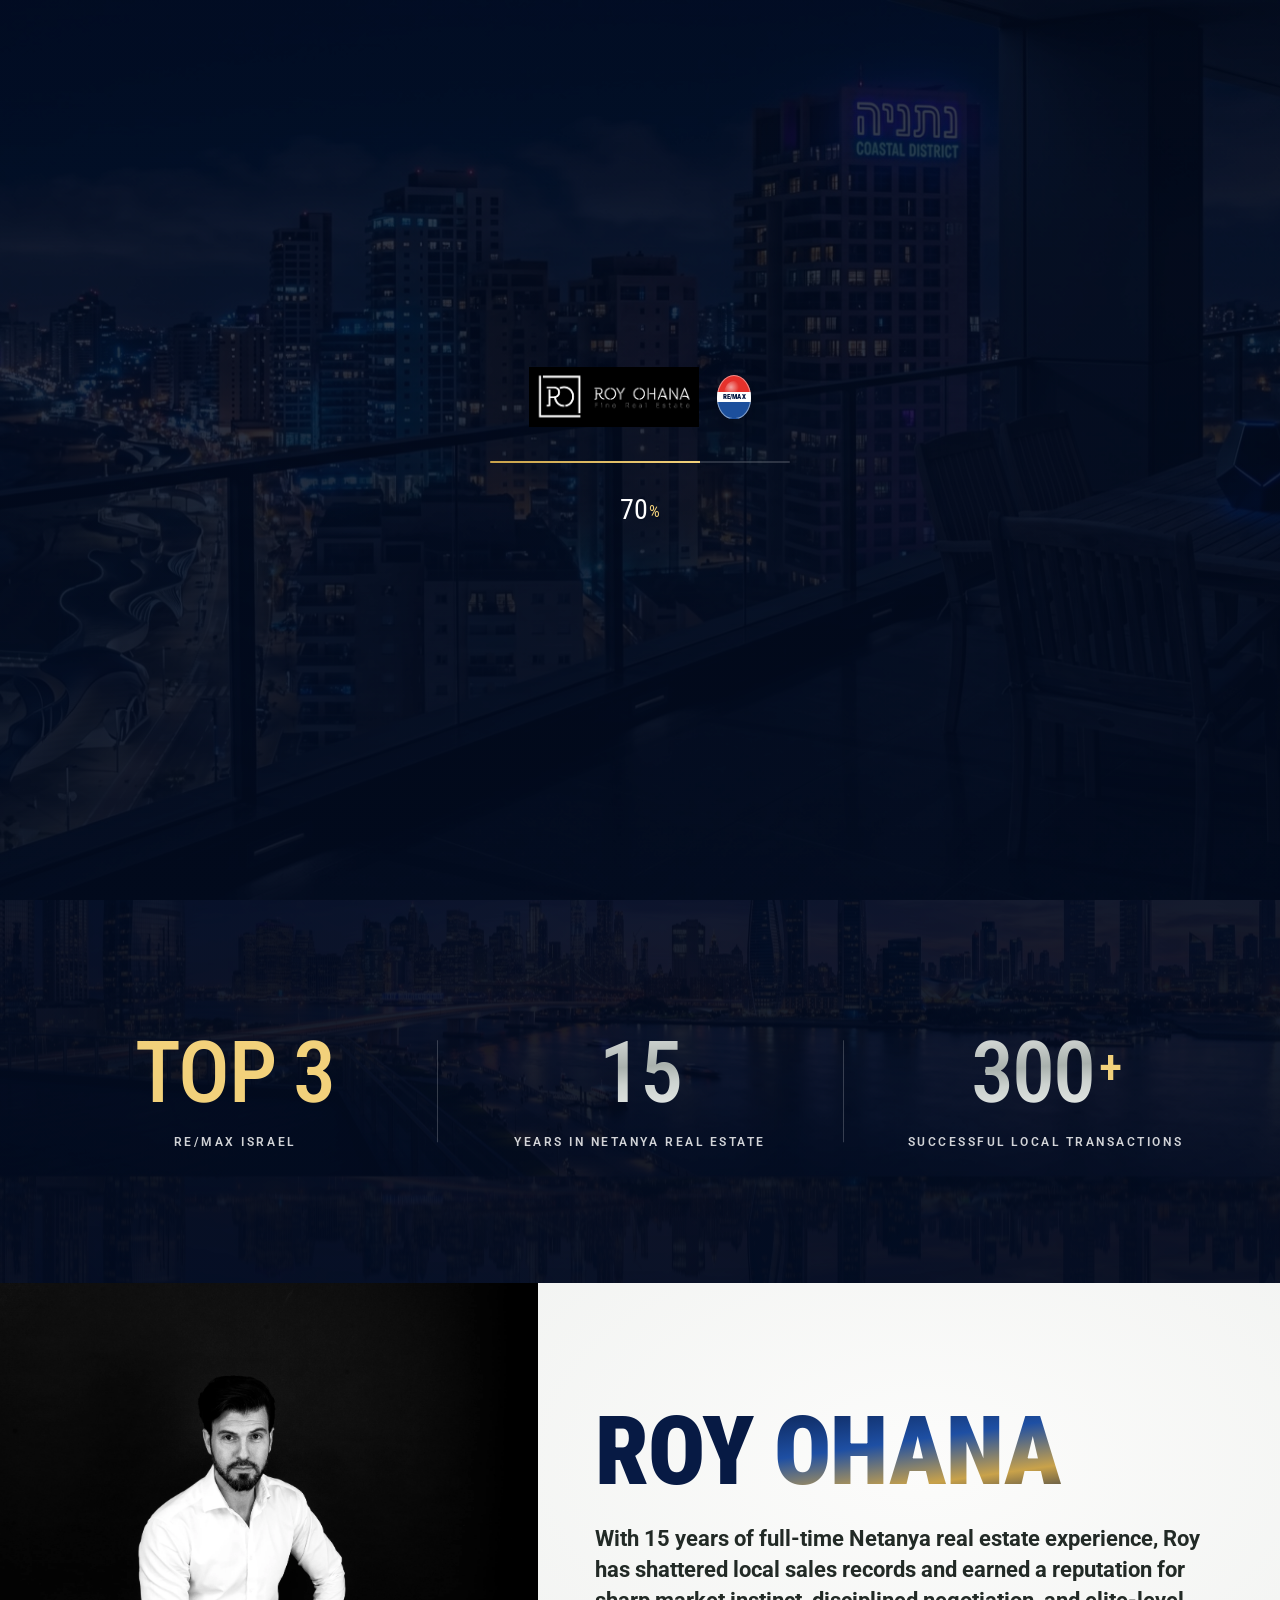
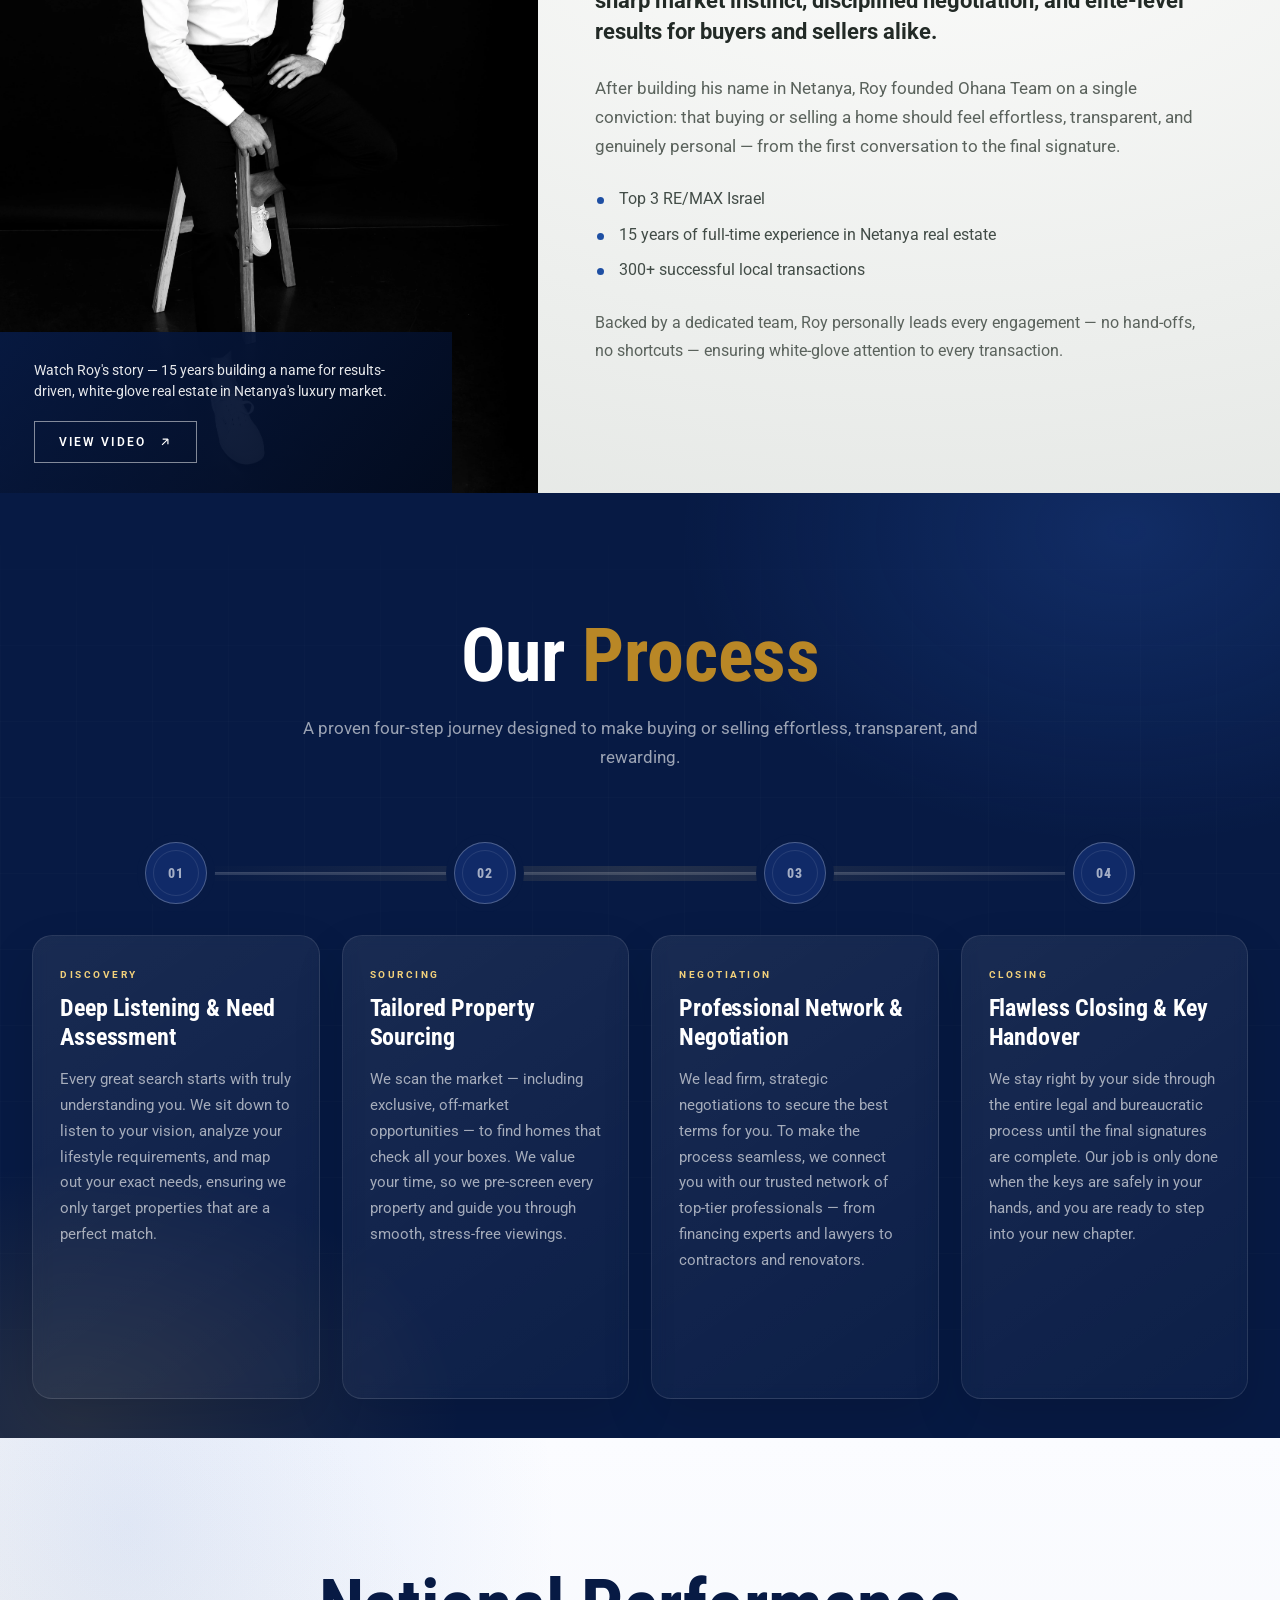
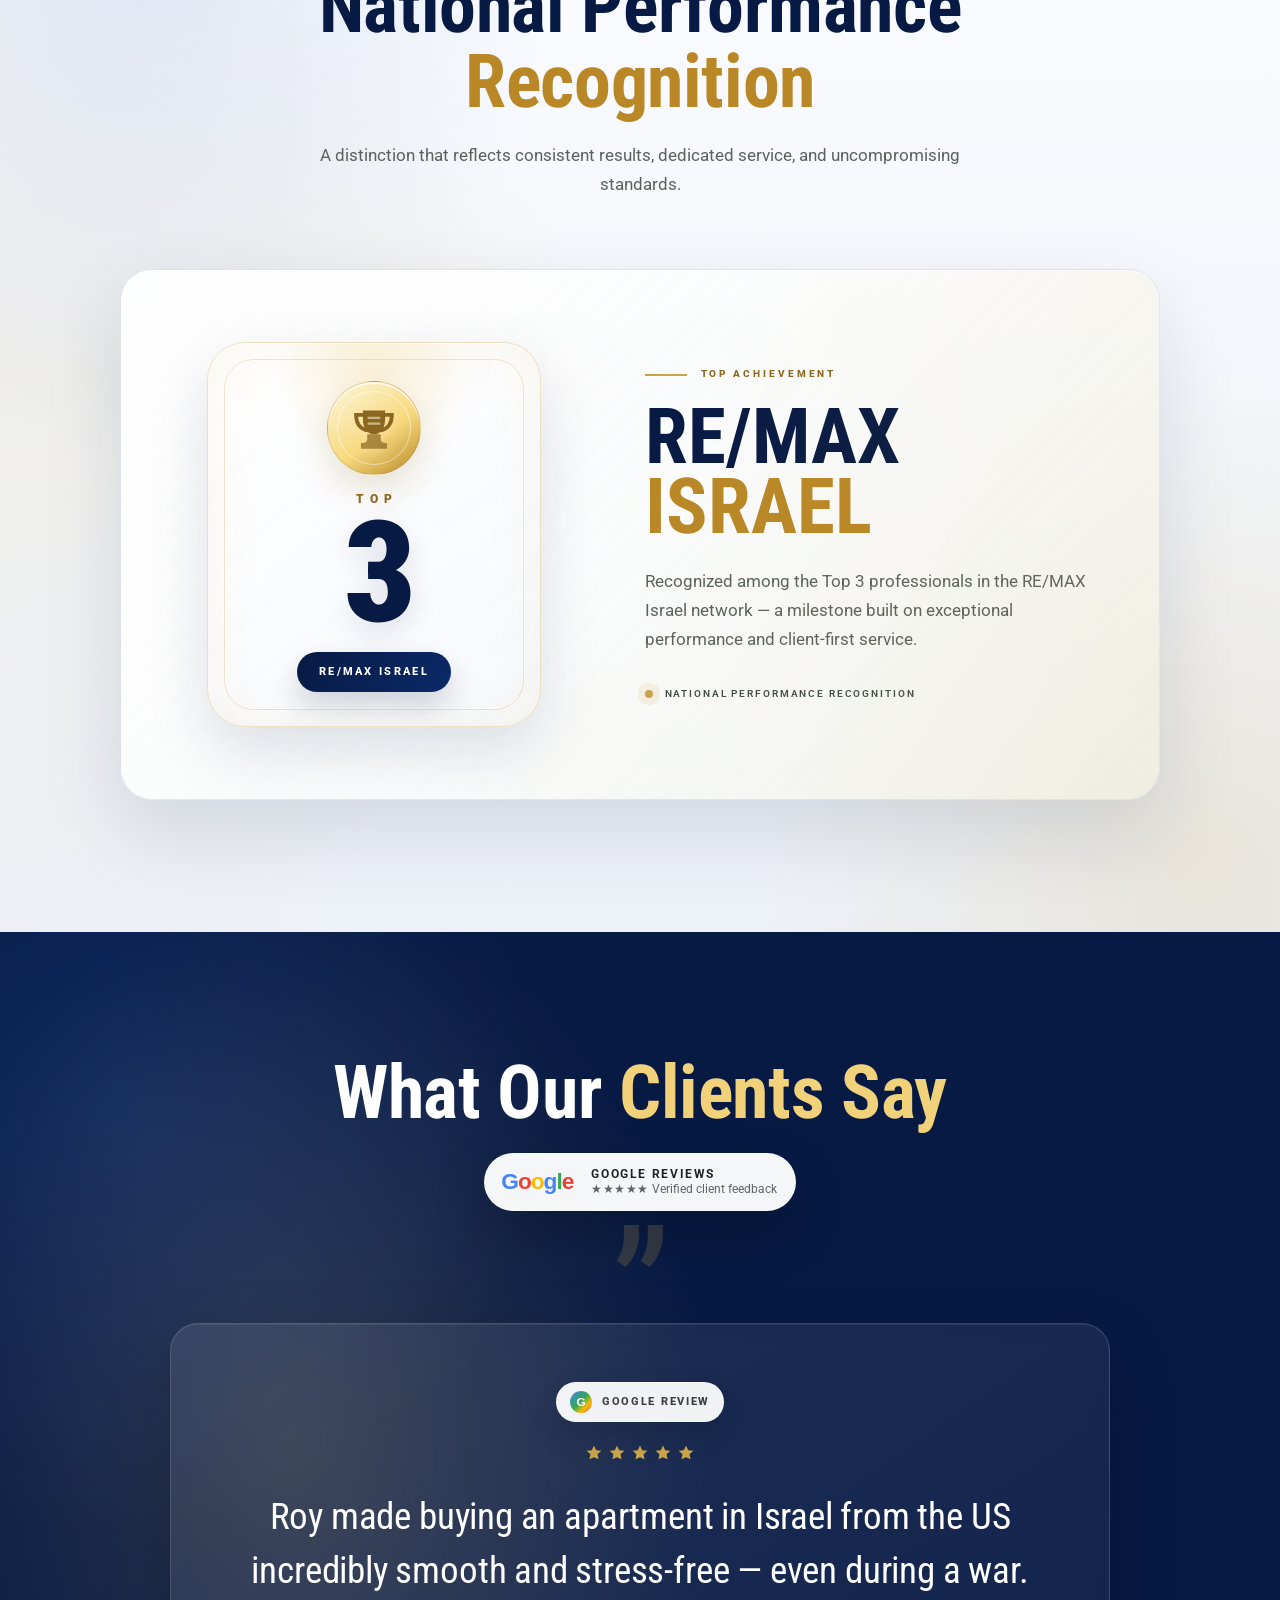
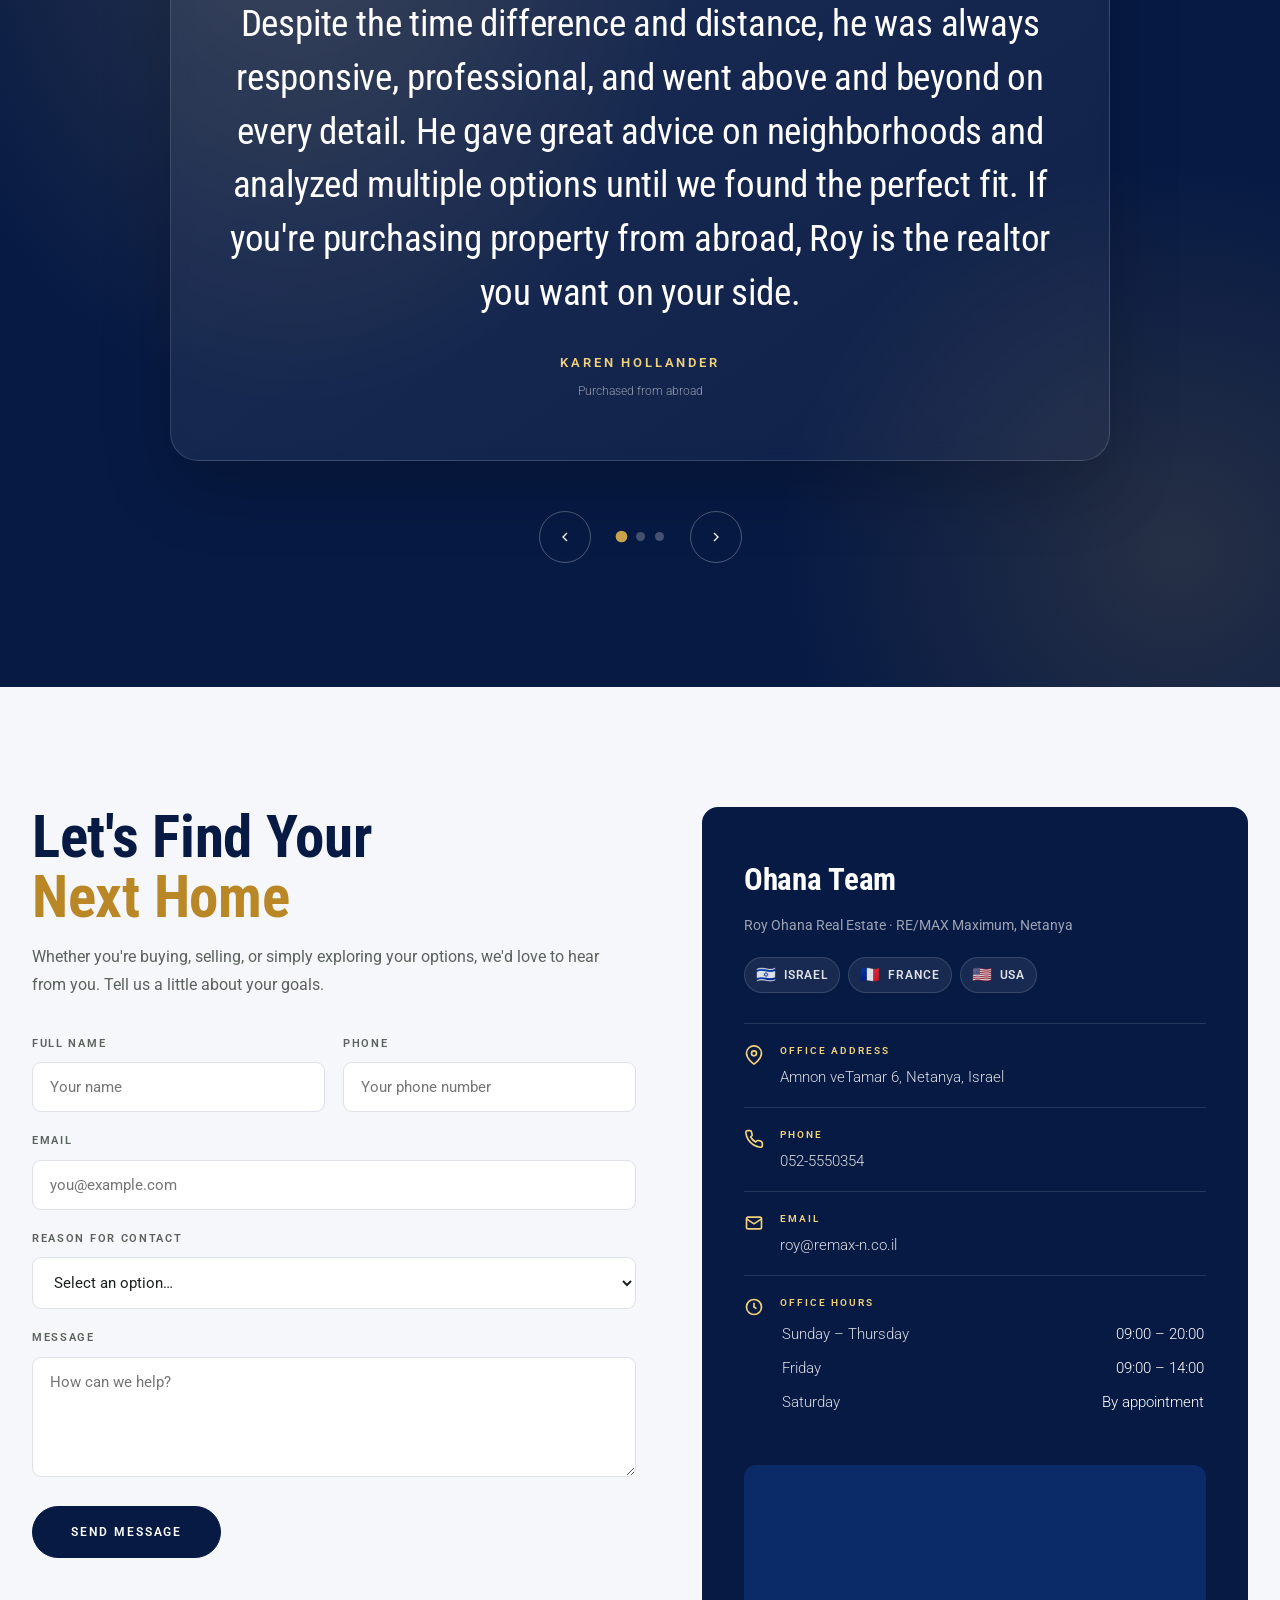
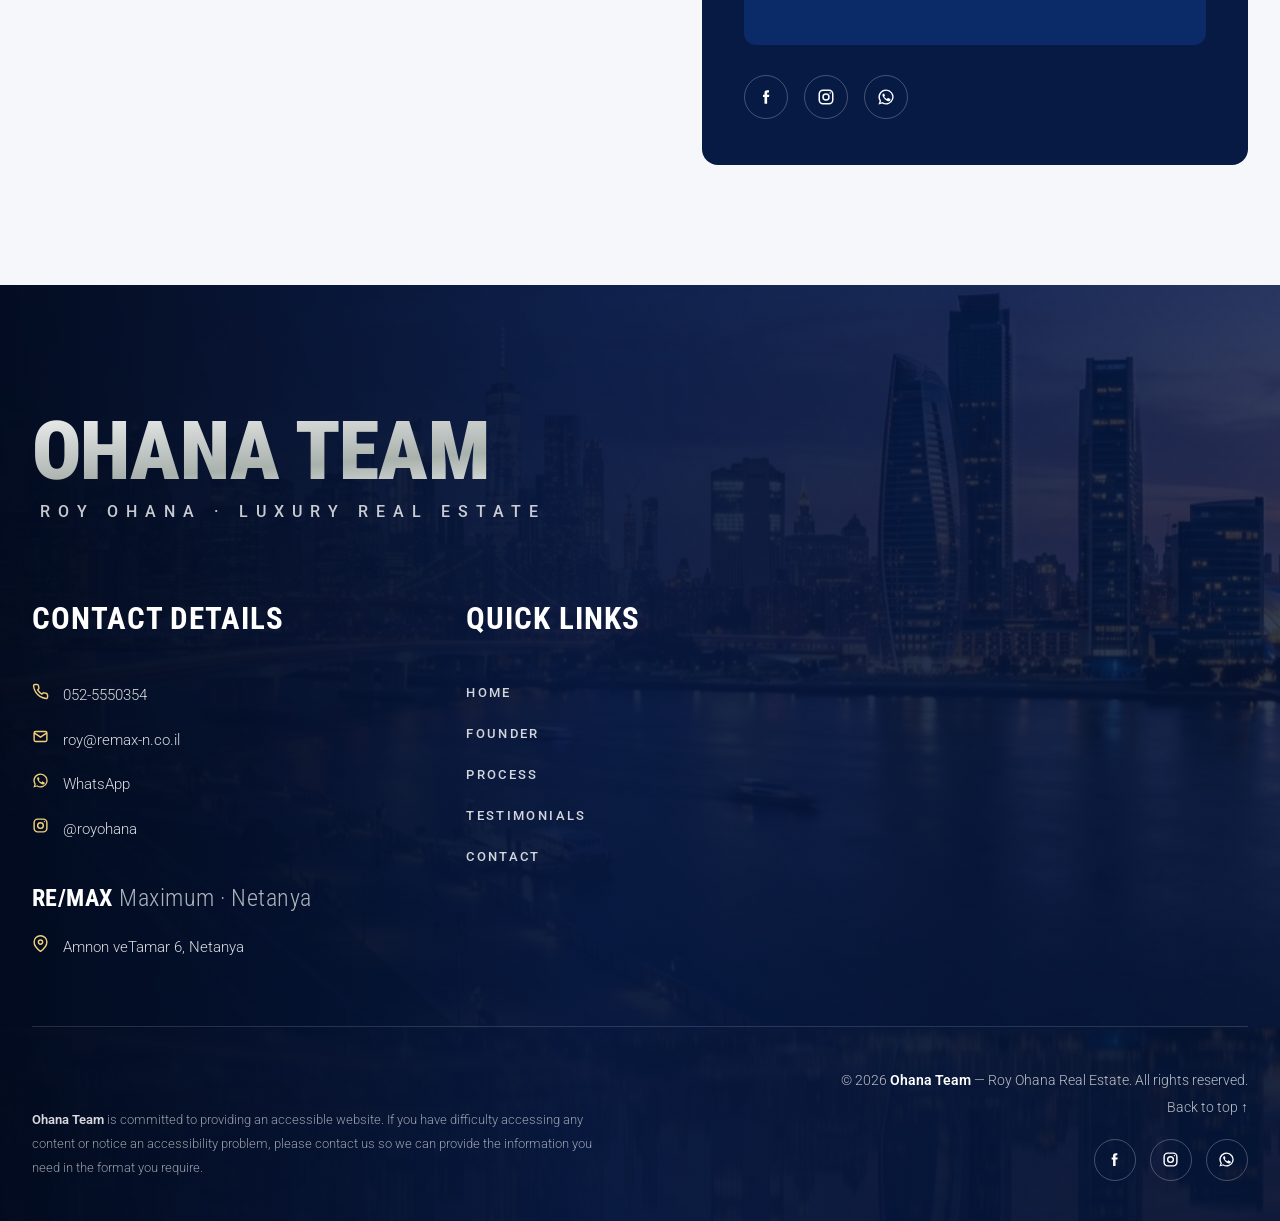
==== commit c4a09605: "Update index.html" ====
--- a/index.html
+++ b/index.html
@@ -1101,7 +1101,7 @@
 <section class="founder" id="founder">
   <div class="founder-split">
     <div class="founder-photo reveal">
-      <img src="assets/team-roy.jpg" alt="Roy Ohana, Founder of Ohana Team" />
+      <img src="assets/DSC_8001-1x.webp" alt="Roy Ohana, Founder of Ohana Team" />
       <div class="founder-caption">
         <p>Watch Roy's story — 15 years building a name for results-driven, white-glove real estate in Netanya's luxury market.</p>
         <button type="button" class="founder-video" id="founderVideo" data-magnetic>View Video
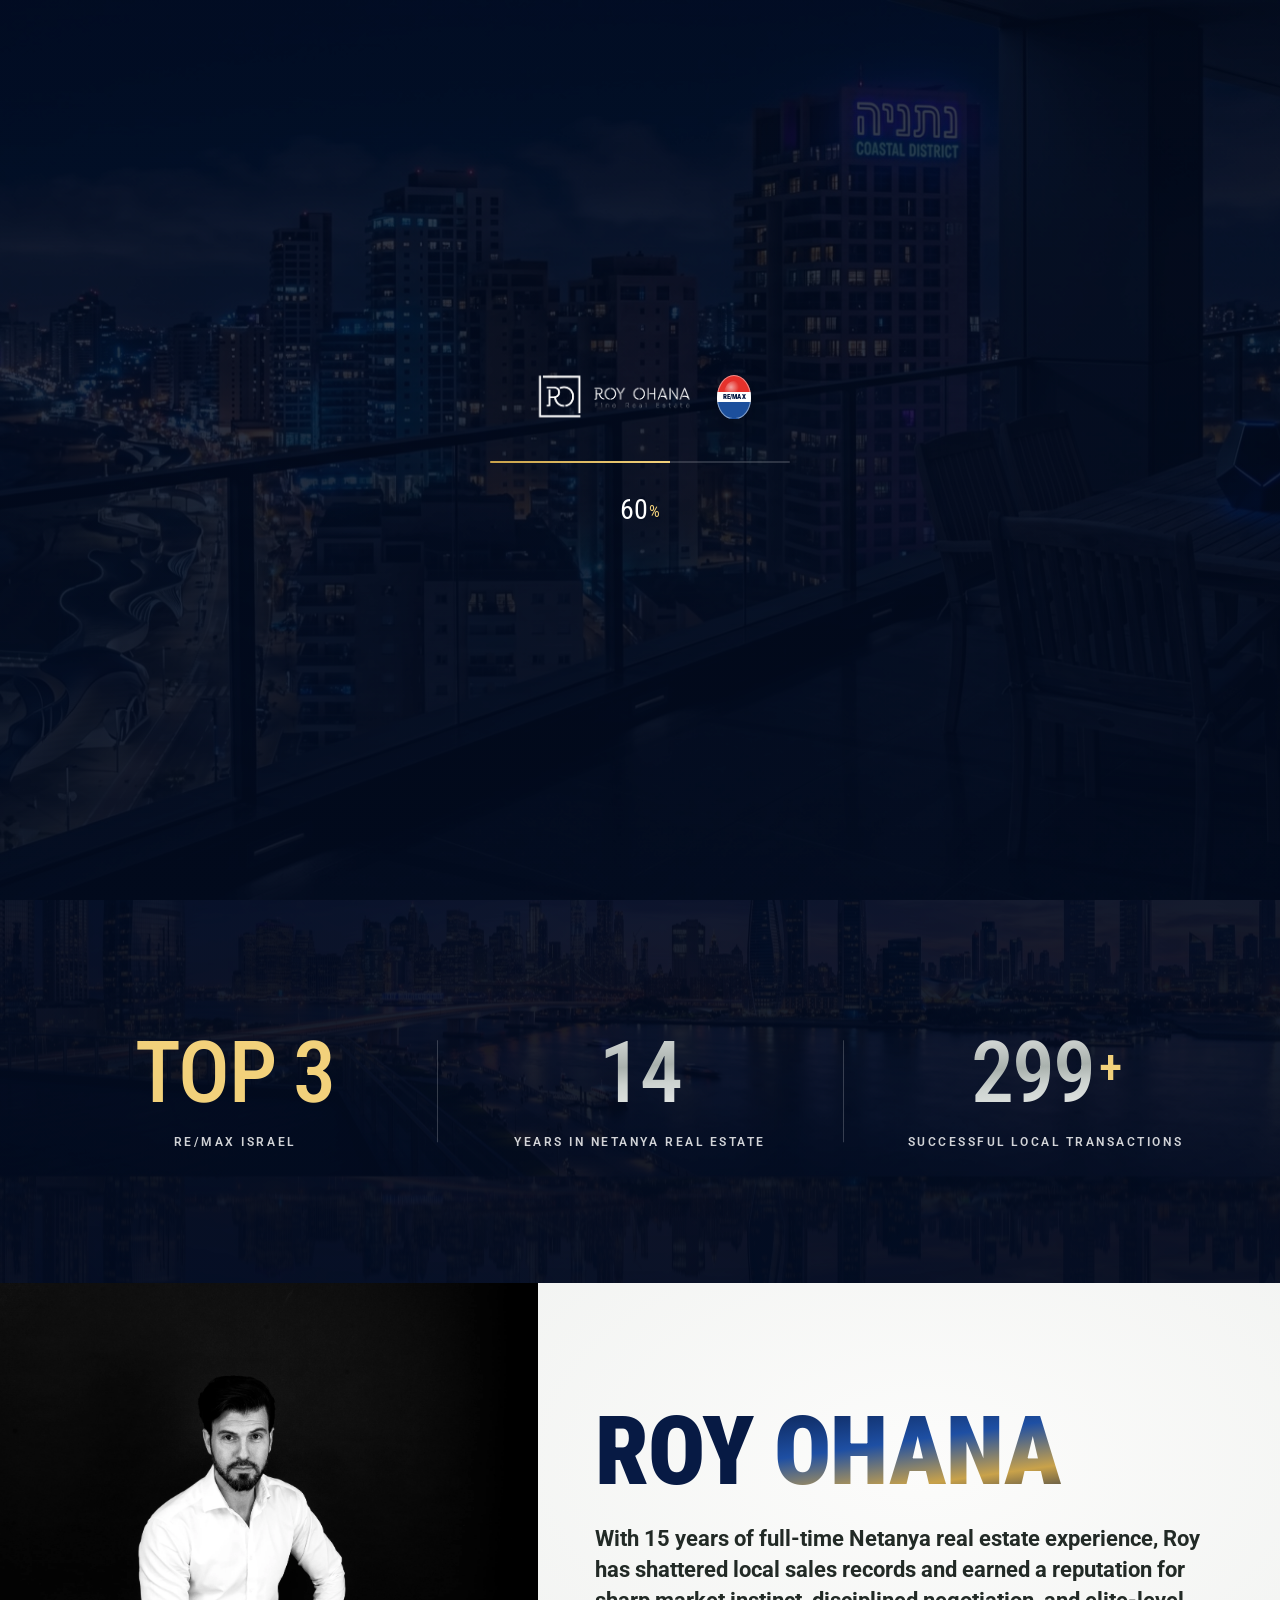
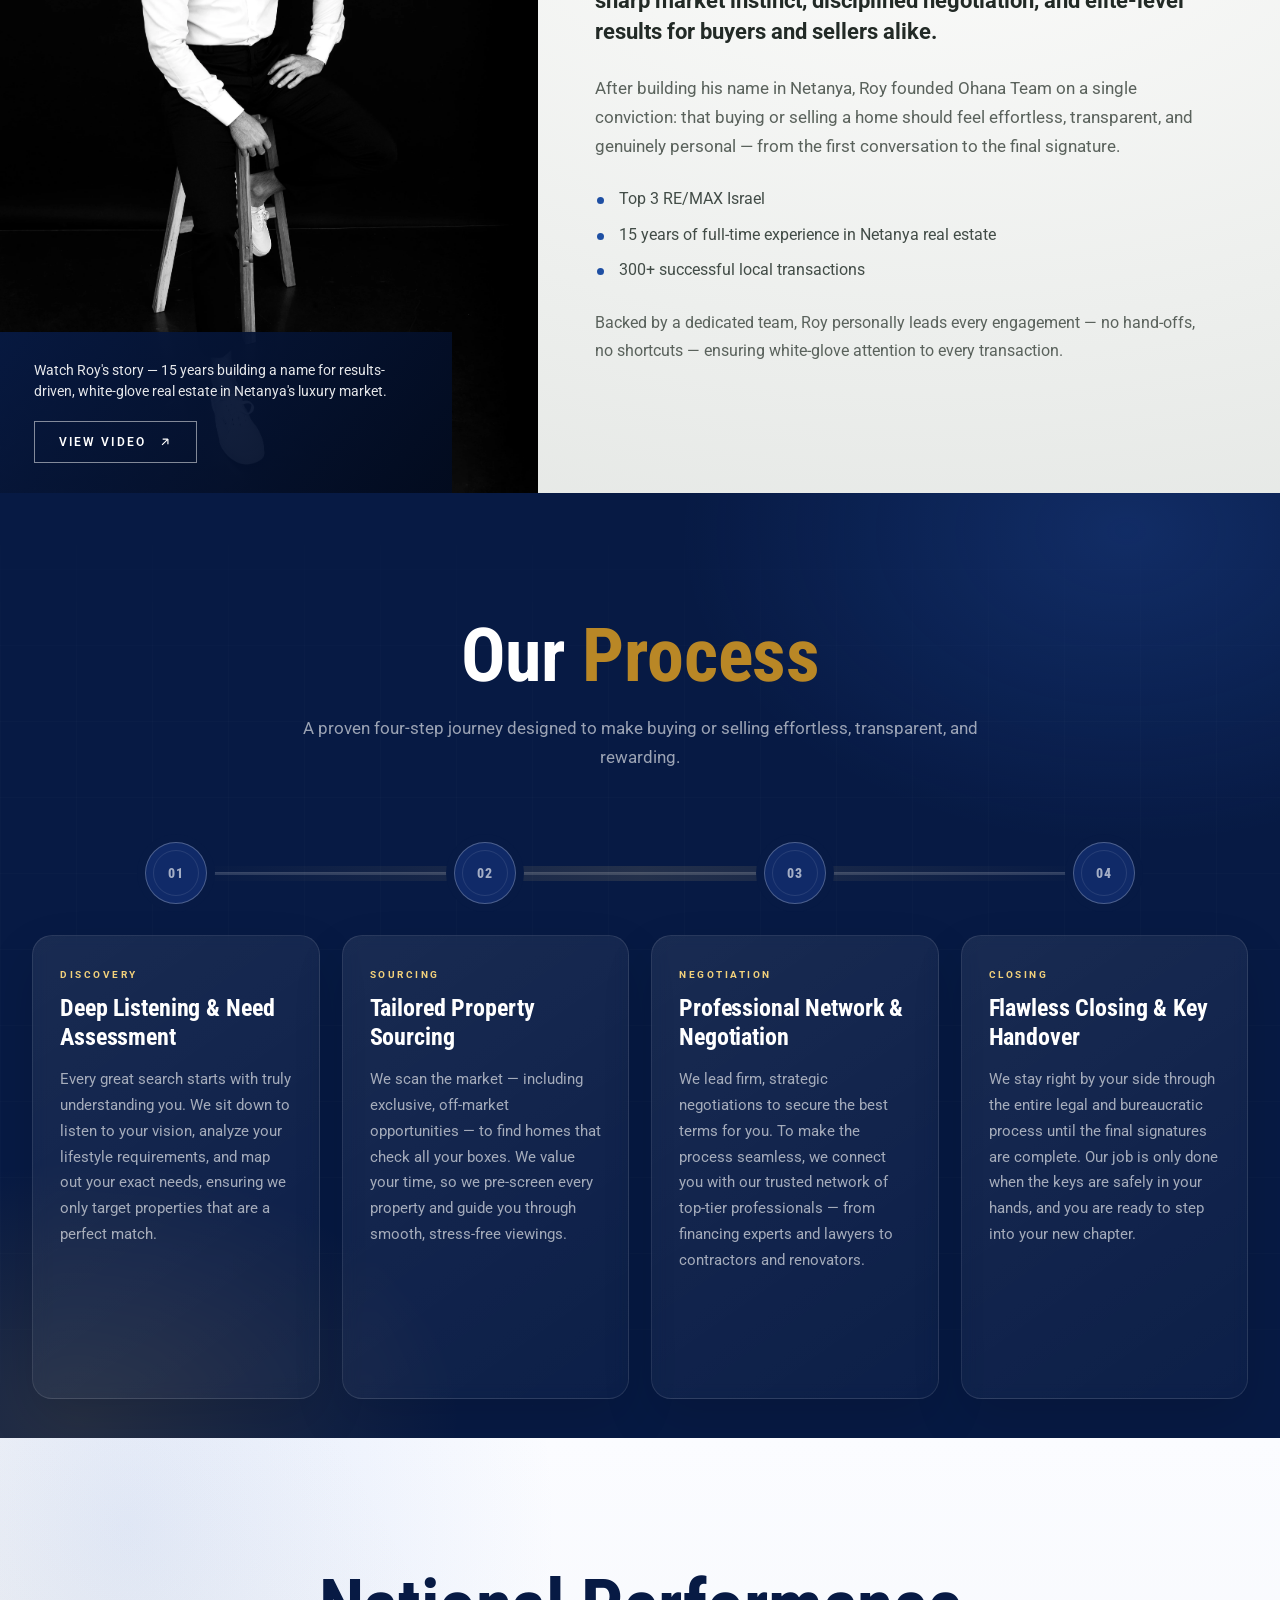
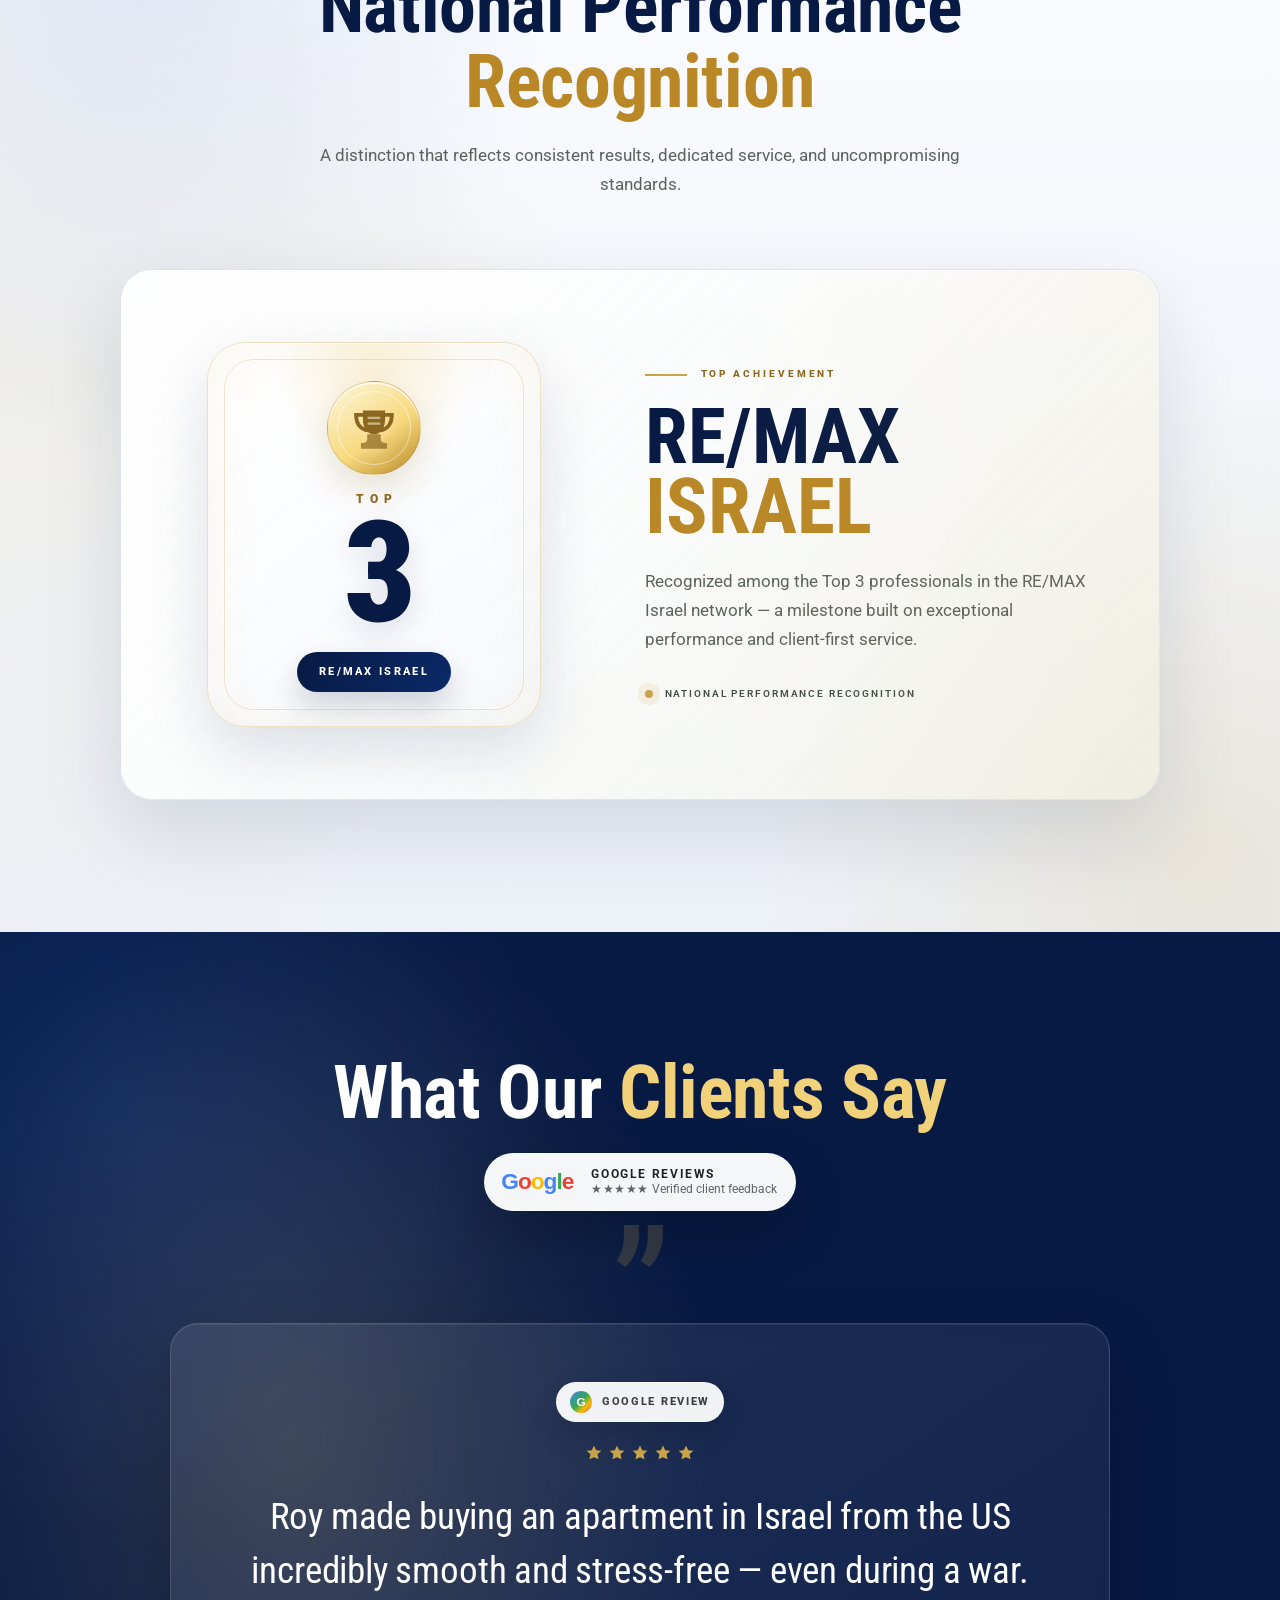
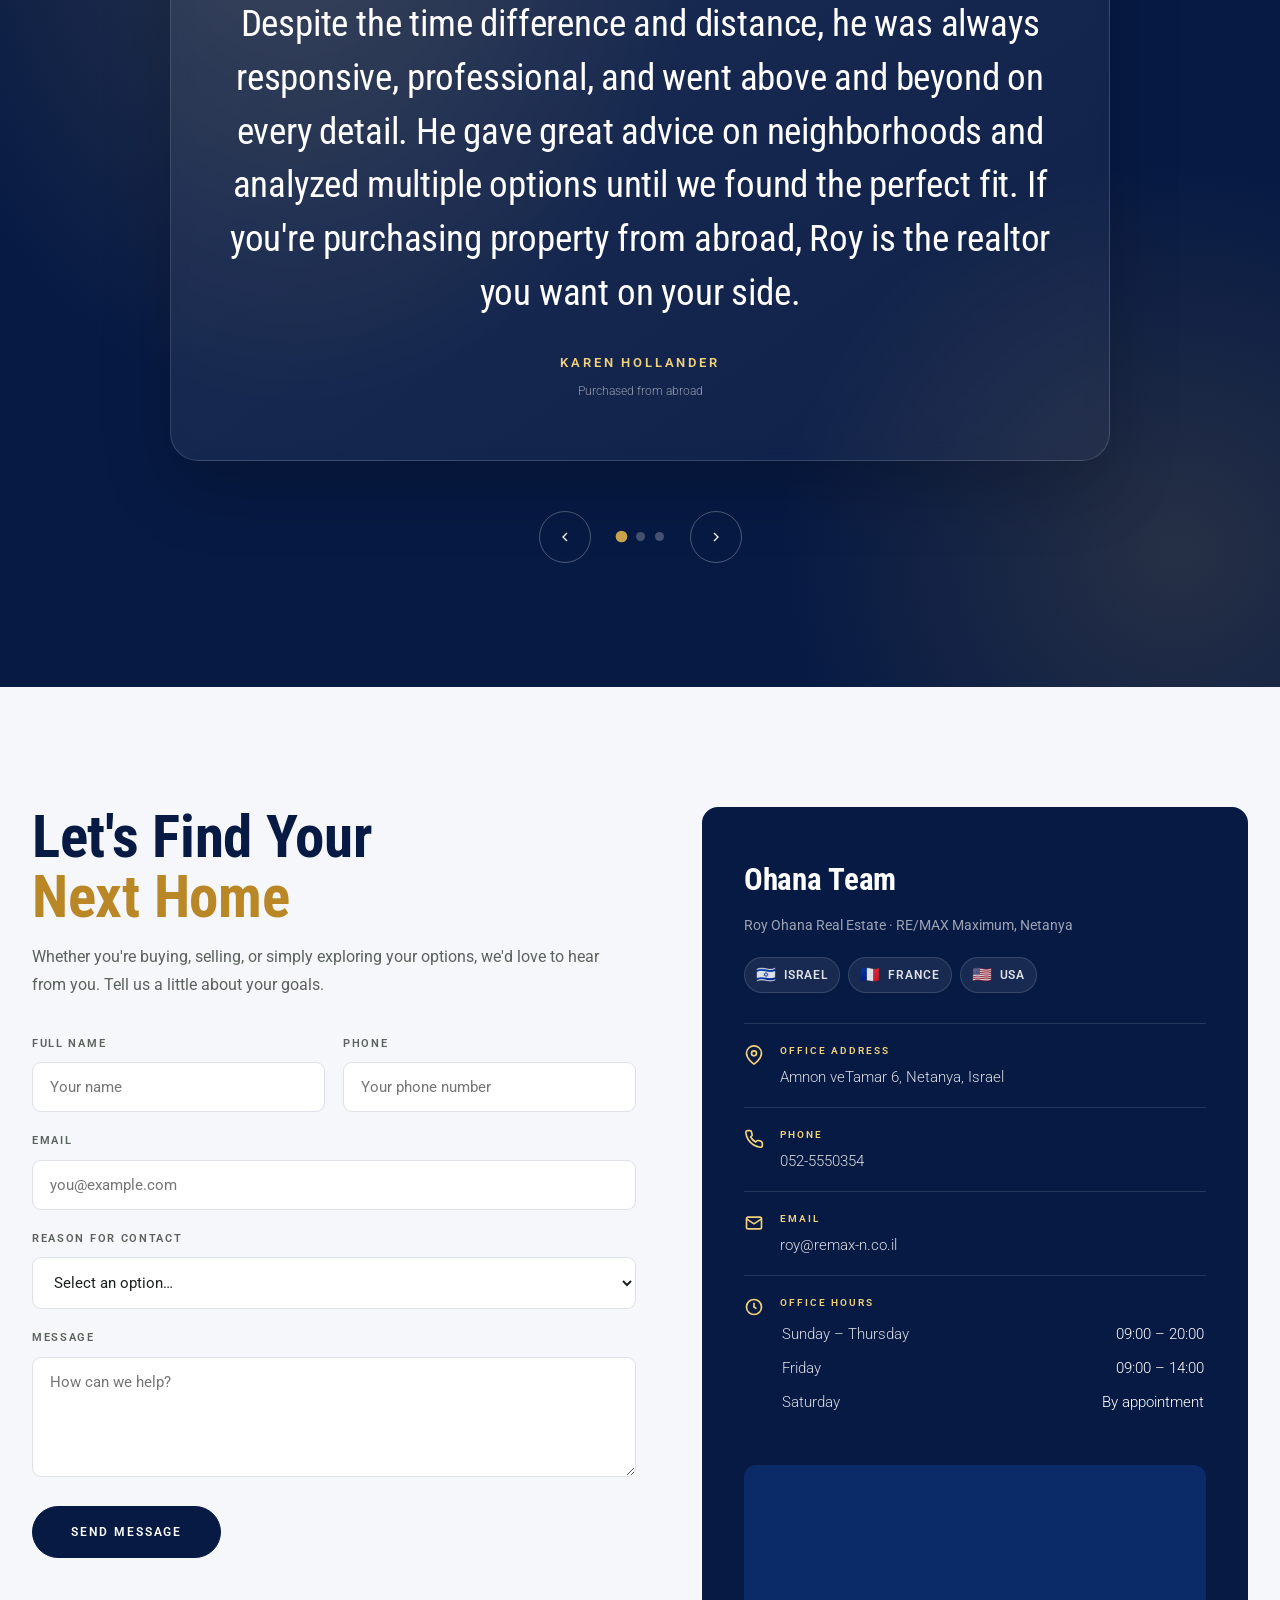
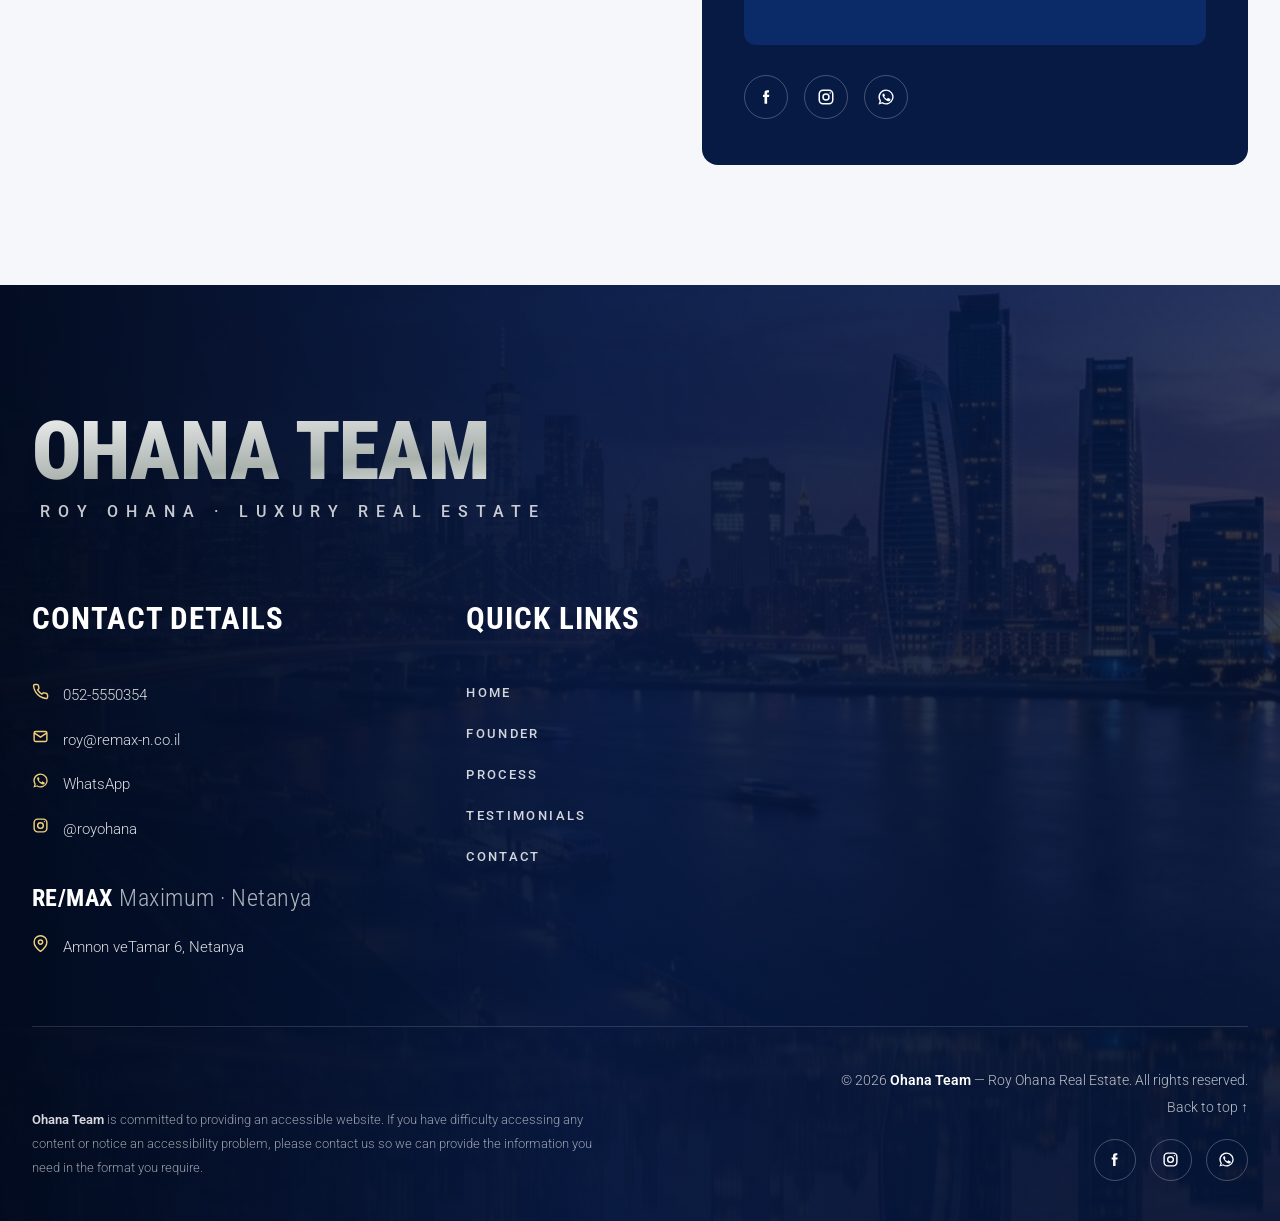
==== commit d573c0a6: "Use updated white logo" ====
--- a/index.html
+++ b/index.html
@@ -1004,7 +1004,7 @@
   <div class="pl-overlay"></div>
   <div class="pl-inner" role="status" aria-label="Loading Ohana Team">
     <div class="pl-brand" aria-hidden="false">
-      <img class="pl-logo" src="assets/logo-white.png" alt="Ohana Team — Roy Ohana Real Estate" />
+      <img class="pl-logo" src="assets/new_white%20logo.png?v=20260701" alt="Ohana Team — Roy Ohana Real Estate" />
       <span class="remax-balloon" aria-label="RE/MAX"><span>RE/MAX</span></span>
     </div>
     <div class="pl-bar"><span class="pl-fill" id="plFill"></span></div>
@@ -1019,7 +1019,7 @@
 <header id="header">
   <div class="container">
     <a href="#home" class="brand" aria-label="Ohana Team home">
-      <img class="logo-white" src="assets/logo-white.png" alt="Ohana Team — Roy Ohana Real Estate" />
+      <img class="logo-white" src="assets/new_white%20logo.png?v=20260701" alt="Ohana Team — Roy Ohana Real Estate" />
       <img class="logo-black" src="assets/logo-black.png" alt="Ohana Team — Roy Ohana Real Estate" />
       <span class="remax-balloon" aria-hidden="true"><span>RE/MAX</span></span>
     </a>
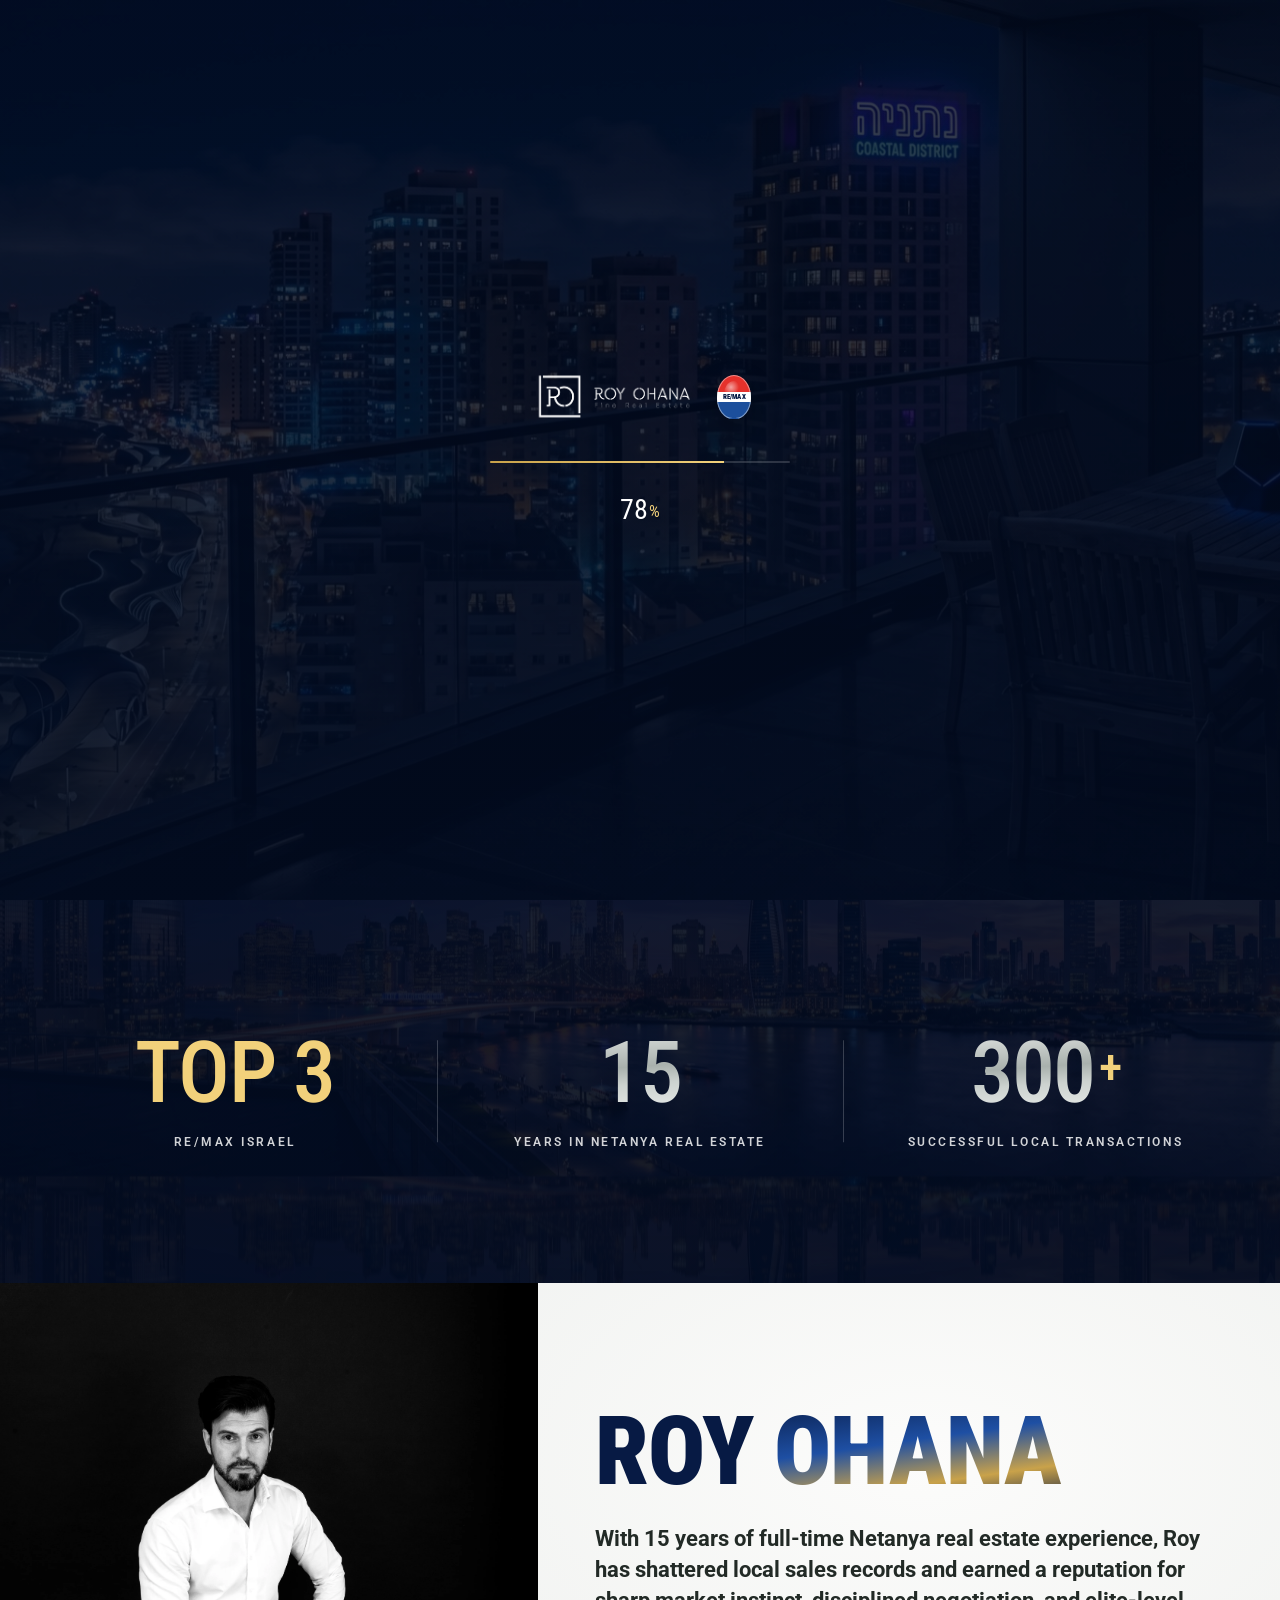
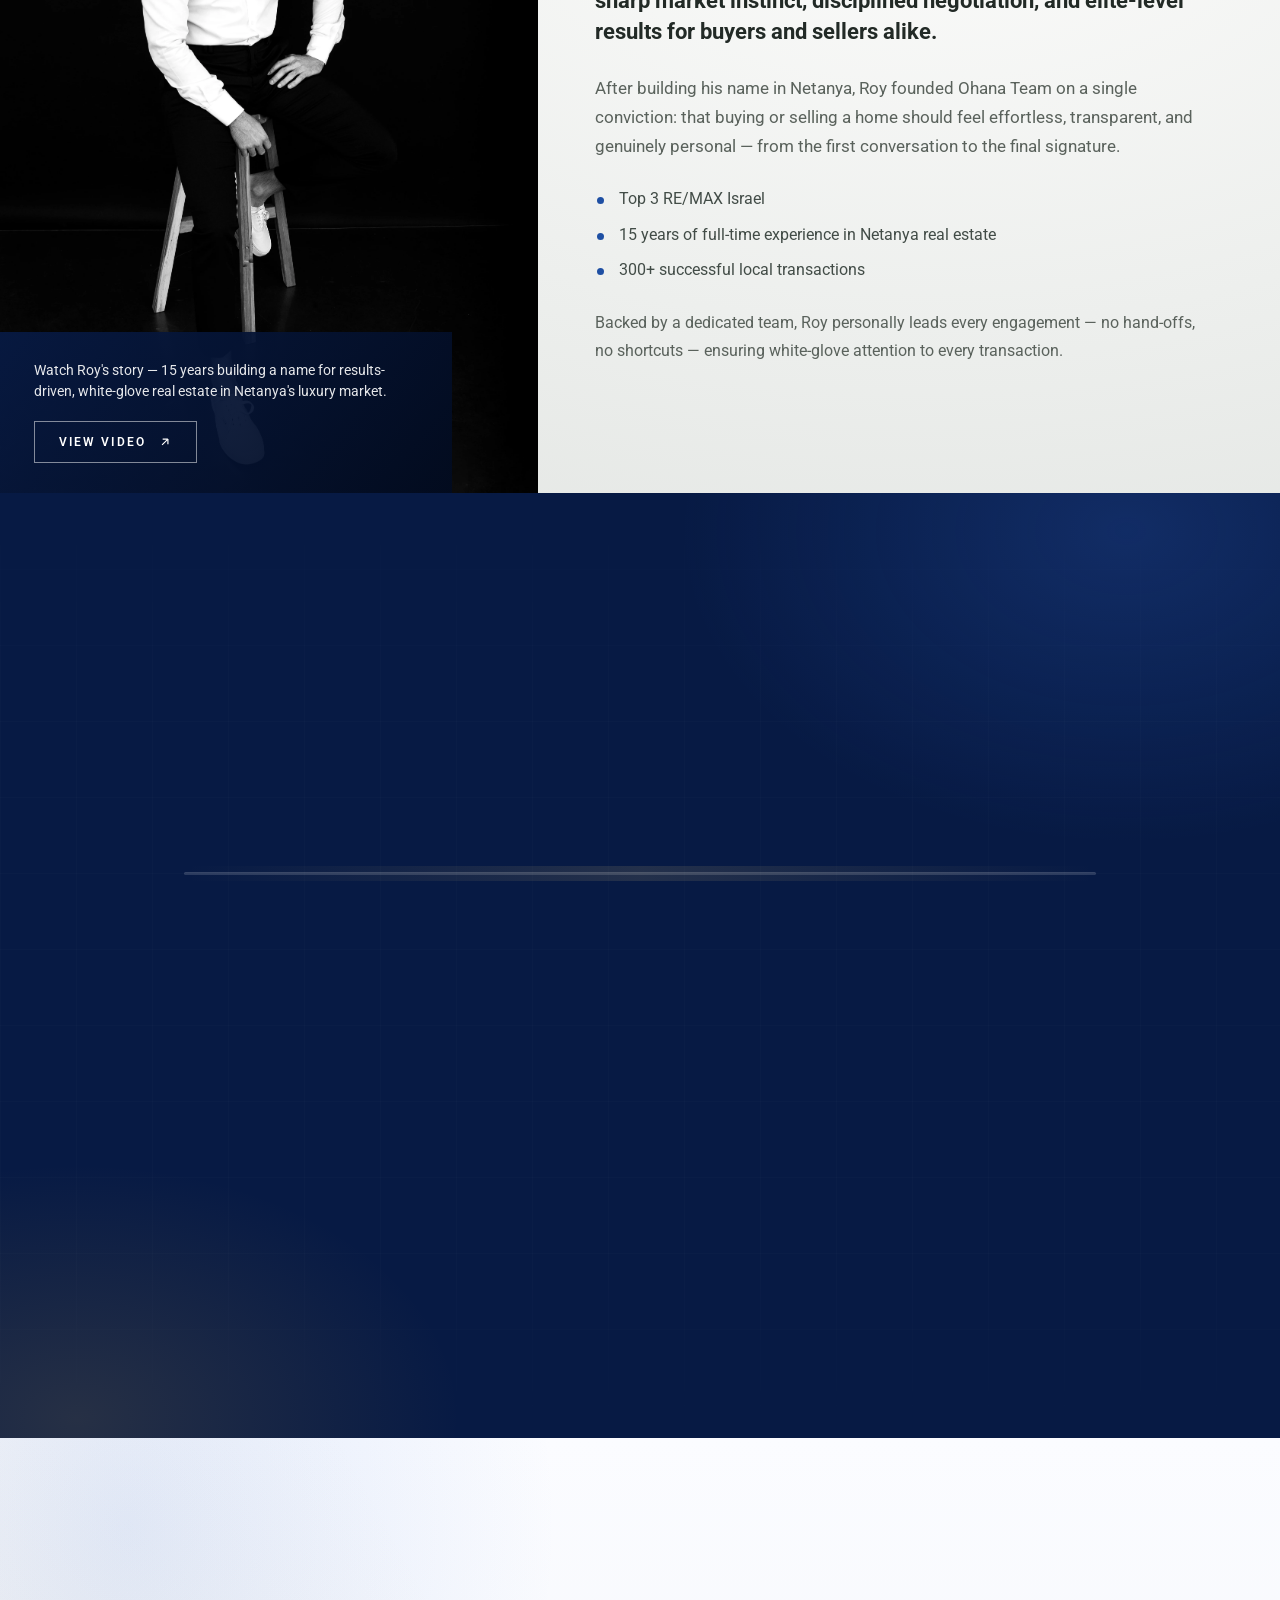
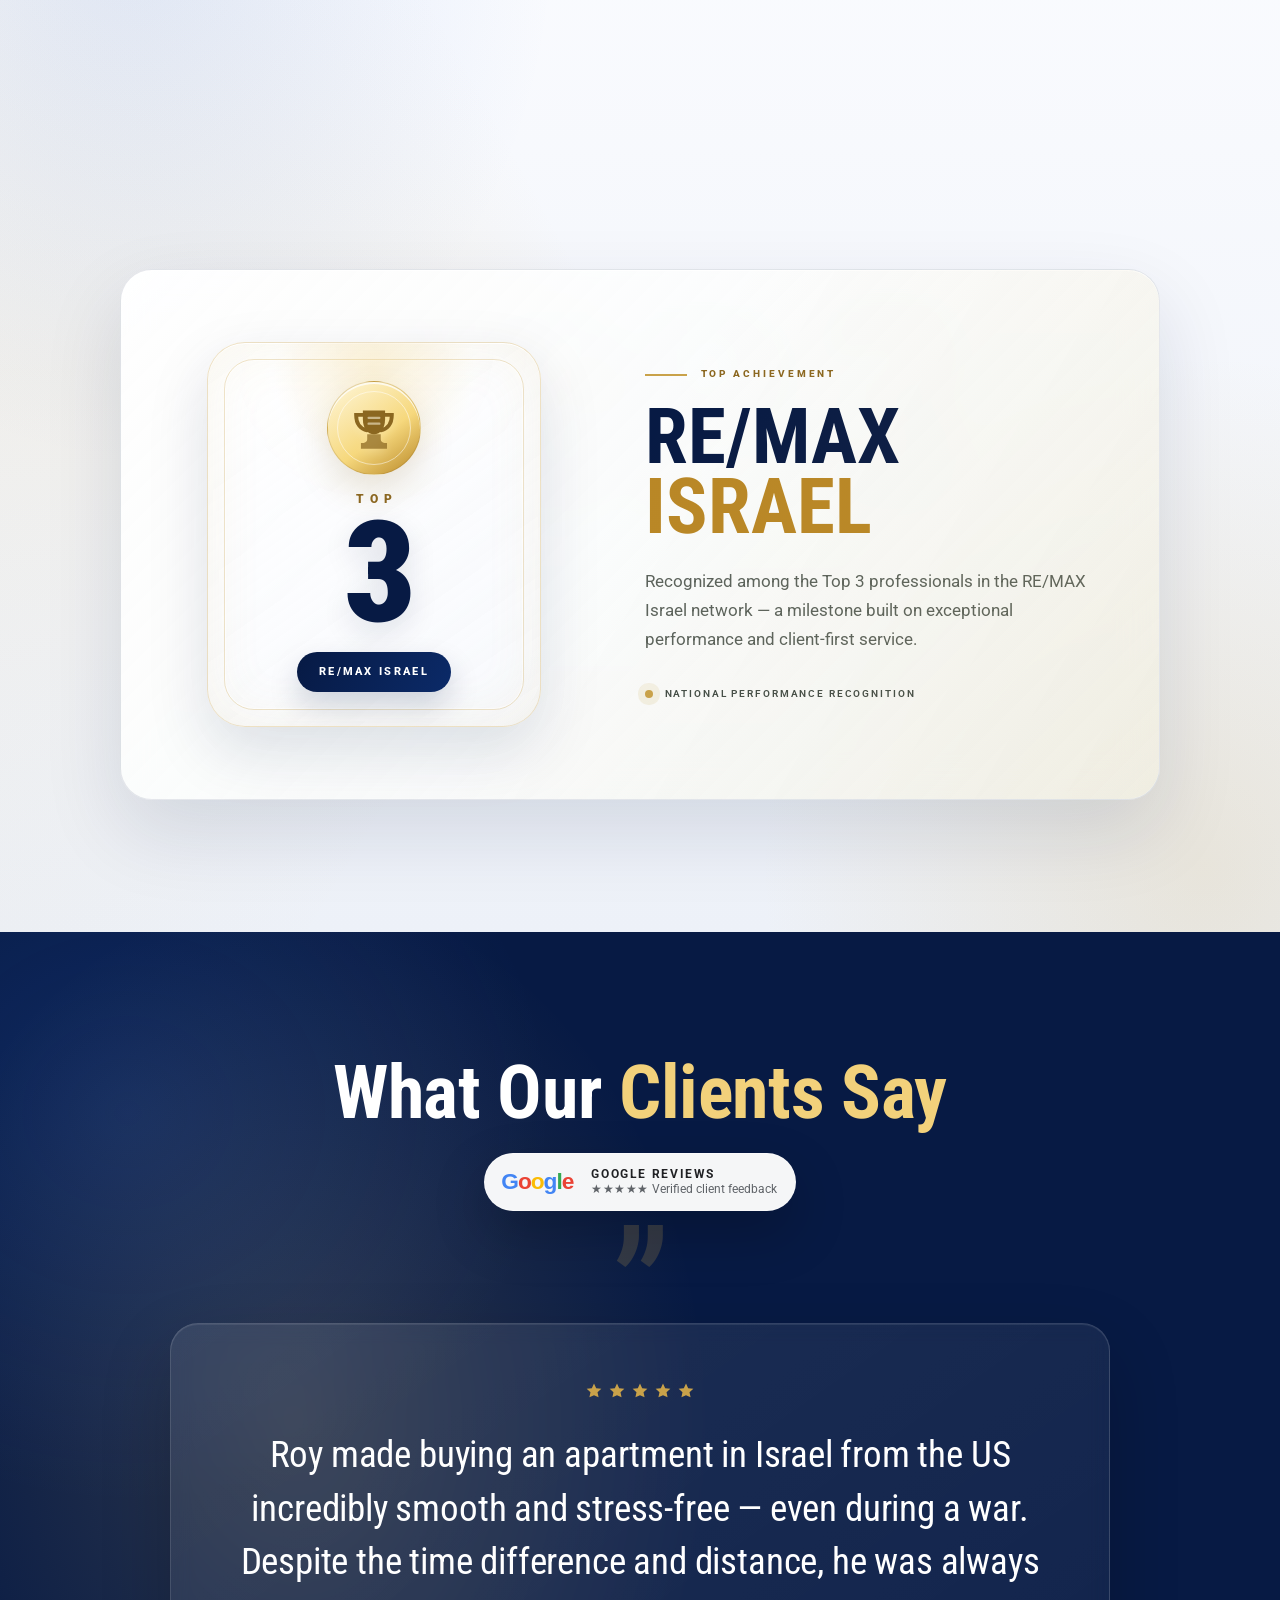
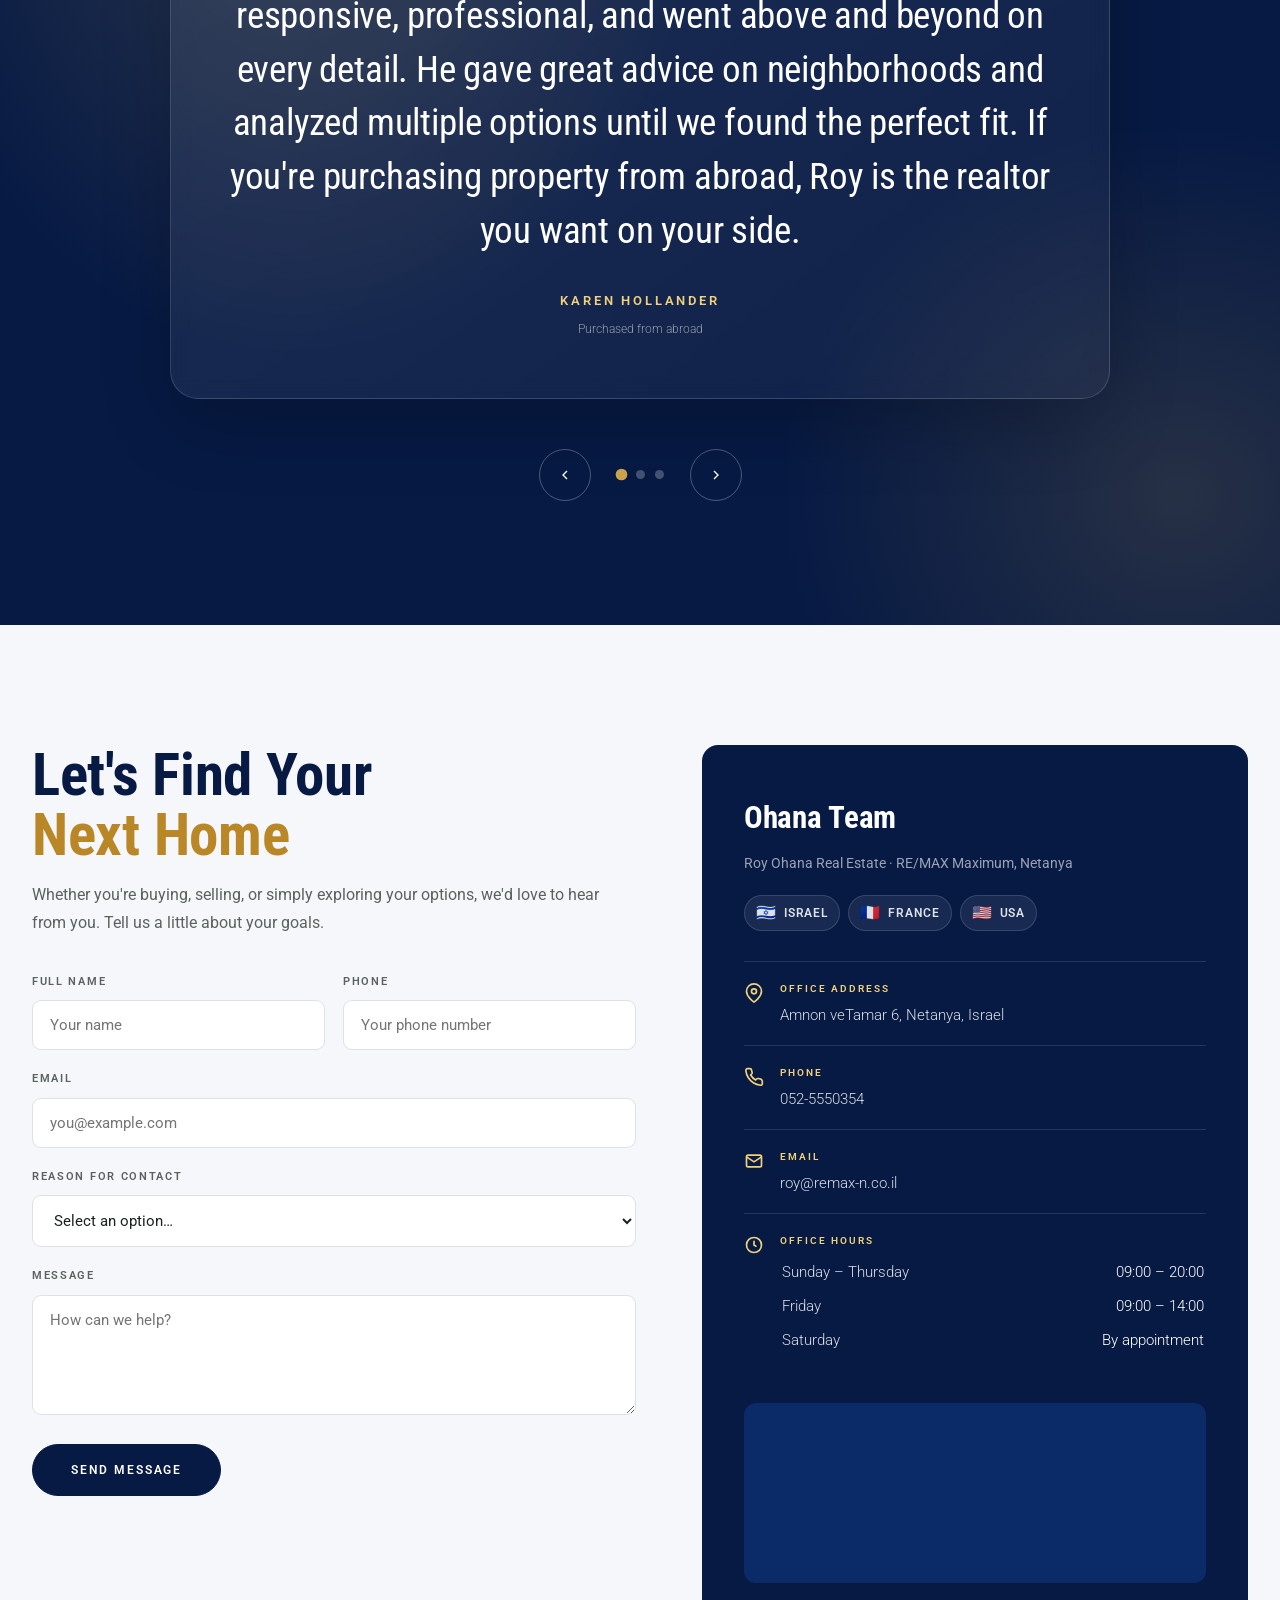
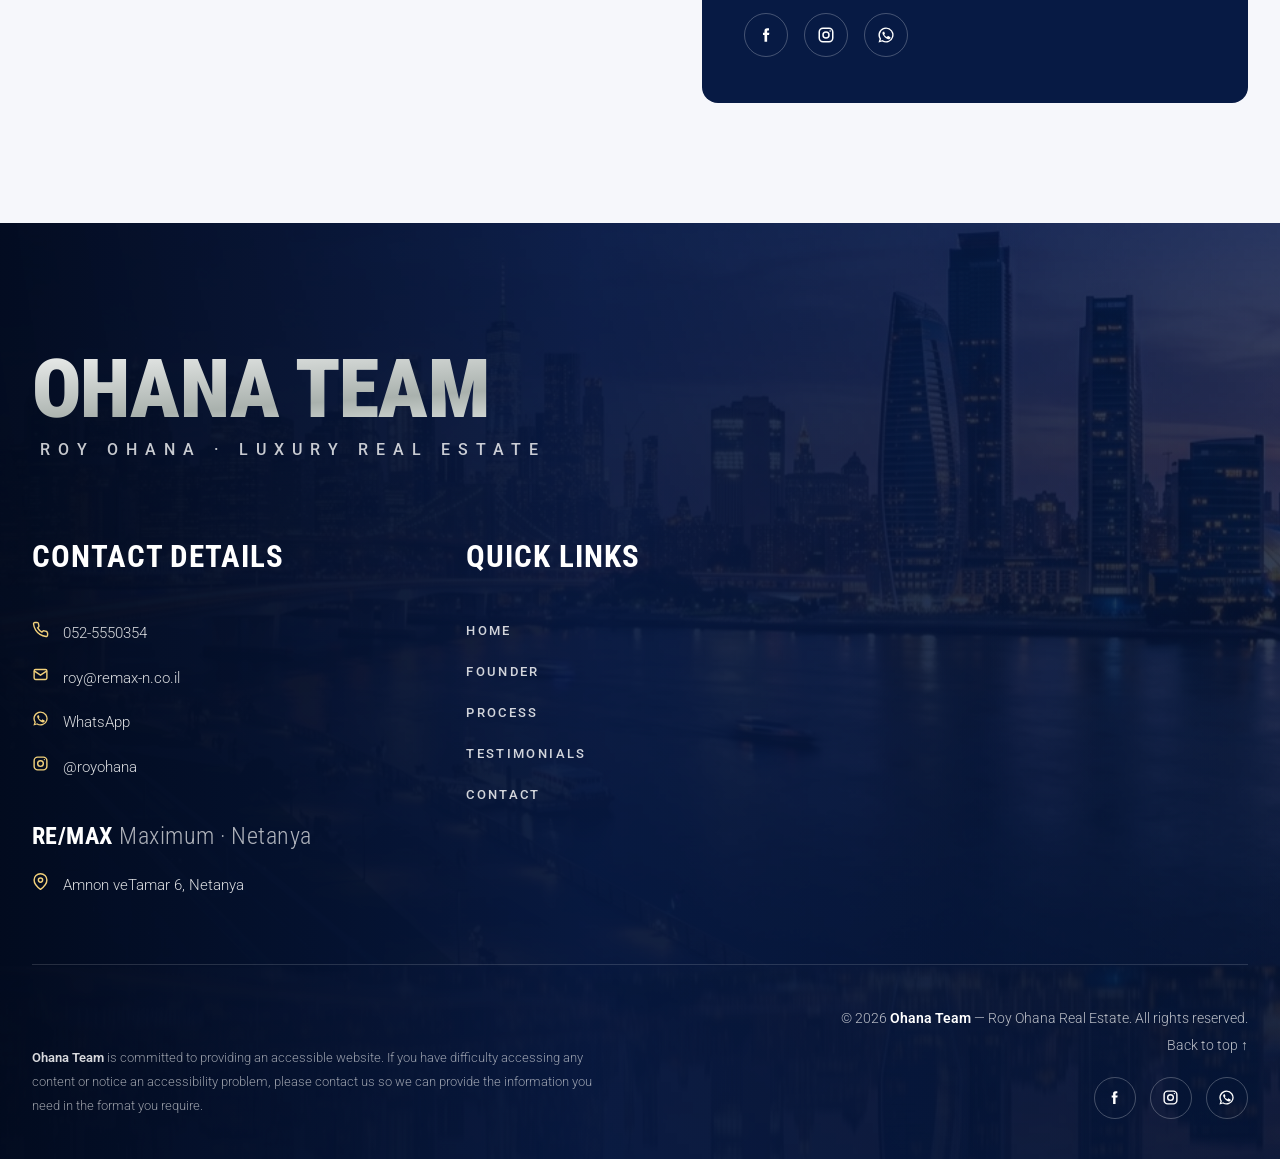
==== commit f8c27b93: "Remove duplicate Google review labels" ====
--- a/index.html
+++ b/index.html
@@ -653,9 +653,6 @@
   backdrop-filter:blur(10px); -webkit-backdrop-filter:blur(10px);
 }
 .t-slide.active{ opacity:1; visibility:visible; transform:none; pointer-events:auto; }
-.review-source{ display:inline-flex; align-items:center; gap:10px; margin-bottom:22px; padding:8px 13px; border-radius:999px; background:rgba(255,255,255,.94); border:1px solid rgba(255,255,255,.4); color:#3c4043; font-size:.66rem; letter-spacing:.16em; text-transform:uppercase; font-weight:800; box-shadow:0 14px 30px rgba(0,0,0,.12); }
-.source-dot{ width:22px; height:22px; border-radius:50%; display:grid; place-items:center; font-family:Arial,sans-serif; font-size:.74rem; font-weight:800; letter-spacing:0; color:#fff; }
-.source-dot.google{ background:linear-gradient(135deg,#4285f4,#34a853 48%,#fbbc05 72%,#ea4335); }
 .t-stars{ display:flex; justify-content:center; gap:5px; color:var(--gold); margin-bottom:28px; }
 .t-stars svg{ width:18px; height:18px; }
 .t-text{ font-family:var(--f-display); font-weight:300; font-size:clamp(1.35rem,2.7vw,2rem); line-height:1.5; color:#fff; }
@@ -1221,7 +1218,6 @@
     <div class="t-viewport" id="tViewport" role="group" aria-roledescription="carousel" aria-label="Client testimonials" aria-live="polite">
 
       <div class="t-slide active">
-        <div class="review-source"><span class="source-dot google" aria-hidden="true">G</span><span>Google Review</span></div>
         <div class="t-stars" aria-hidden="true"><svg viewBox="0 0 24 24" fill="currentColor"><path d="M12 2l2.9 6.3 6.9.7-5.1 4.6 1.4 6.8L12 17.8 5.9 20.4l1.4-6.8L2.2 9l6.9-.7z"/></svg><svg viewBox="0 0 24 24" fill="currentColor"><path d="M12 2l2.9 6.3 6.9.7-5.1 4.6 1.4 6.8L12 17.8 5.9 20.4l1.4-6.8L2.2 9l6.9-.7z"/></svg><svg viewBox="0 0 24 24" fill="currentColor"><path d="M12 2l2.9 6.3 6.9.7-5.1 4.6 1.4 6.8L12 17.8 5.9 20.4l1.4-6.8L2.2 9l6.9-.7z"/></svg><svg viewBox="0 0 24 24" fill="currentColor"><path d="M12 2l2.9 6.3 6.9.7-5.1 4.6 1.4 6.8L12 17.8 5.9 20.4l1.4-6.8L2.2 9l6.9-.7z"/></svg><svg viewBox="0 0 24 24" fill="currentColor"><path d="M12 2l2.9 6.3 6.9.7-5.1 4.6 1.4 6.8L12 17.8 5.9 20.4l1.4-6.8L2.2 9l6.9-.7z"/></svg></div>
         <span class="sr-only">Rated 5 out of 5 stars.</span>
         <p class="t-text">Roy made buying an apartment in Israel from the US incredibly smooth and stress-free — even during a war. Despite the time difference and distance, he was always responsive, professional, and went above and beyond on every detail. He gave great advice on neighborhoods and analyzed multiple options until we found the perfect fit. If you're purchasing property from abroad, Roy is the realtor you want on your side.</p>
@@ -1229,7 +1225,6 @@
       </div>
 
       <div class="t-slide">
-        <div class="review-source"><span class="source-dot google" aria-hidden="true">G</span><span>Google Review</span></div>
         <div class="t-stars" aria-hidden="true"><svg viewBox="0 0 24 24" fill="currentColor"><path d="M12 2l2.9 6.3 6.9.7-5.1 4.6 1.4 6.8L12 17.8 5.9 20.4l1.4-6.8L2.2 9l6.9-.7z"/></svg><svg viewBox="0 0 24 24" fill="currentColor"><path d="M12 2l2.9 6.3 6.9.7-5.1 4.6 1.4 6.8L12 17.8 5.9 20.4l1.4-6.8L2.2 9l6.9-.7z"/></svg><svg viewBox="0 0 24 24" fill="currentColor"><path d="M12 2l2.9 6.3 6.9.7-5.1 4.6 1.4 6.8L12 17.8 5.9 20.4l1.4-6.8L2.2 9l6.9-.7z"/></svg><svg viewBox="0 0 24 24" fill="currentColor"><path d="M12 2l2.9 6.3 6.9.7-5.1 4.6 1.4 6.8L12 17.8 5.9 20.4l1.4-6.8L2.2 9l6.9-.7z"/></svg><svg viewBox="0 0 24 24" fill="currentColor"><path d="M12 2l2.9 6.3 6.9.7-5.1 4.6 1.4 6.8L12 17.8 5.9 20.4l1.4-6.8L2.2 9l6.9-.7z"/></svg></div>
         <span class="sr-only">Rated 5 out of 5 stars.</span>
         <p class="t-text">Roy and his team guided us through selling our apartment in the most professional, pleasant way possible. A professional photographer made the home look stunning, and the buyer screening was spot-on — only relevant, qualified buyers, never wasting our time. The whole process was calm, stylish, and at the highest level.</p>
@@ -1237,7 +1232,6 @@
       </div>
 
       <div class="t-slide">
-        <div class="review-source"><span class="source-dot google" aria-hidden="true">G</span><span>Google Review</span></div>
         <div class="t-stars" aria-hidden="true"><svg viewBox="0 0 24 24" fill="currentColor"><path d="M12 2l2.9 6.3 6.9.7-5.1 4.6 1.4 6.8L12 17.8 5.9 20.4l1.4-6.8L2.2 9l6.9-.7z"/></svg><svg viewBox="0 0 24 24" fill="currentColor"><path d="M12 2l2.9 6.3 6.9.7-5.1 4.6 1.4 6.8L12 17.8 5.9 20.4l1.4-6.8L2.2 9l6.9-.7z"/></svg><svg viewBox="0 0 24 24" fill="currentColor"><path d="M12 2l2.9 6.3 6.9.7-5.1 4.6 1.4 6.8L12 17.8 5.9 20.4l1.4-6.8L2.2 9l6.9-.7z"/></svg><svg viewBox="0 0 24 24" fill="currentColor"><path d="M12 2l2.9 6.3 6.9.7-5.1 4.6 1.4 6.8L12 17.8 5.9 20.4l1.4-6.8L2.2 9l6.9-.7z"/></svg><svg viewBox="0 0 24 24" fill="currentColor"><path d="M12 2l2.9 6.3 6.9.7-5.1 4.6 1.4 6.8L12 17.8 5.9 20.4l1.4-6.8L2.2 9l6.9-.7z"/></svg></div>
         <span class="sr-only">Rated 5 out of 5 stars.</span>
         <p class="t-text">A true professional. Thanks to Roy and his team we found the perfect home in a short time and on excellent terms. He was attentive, available, and led the entire process smoothly. If you're looking for an agent you can trust, Roy Ohana and his team are the perfect choice.</p>
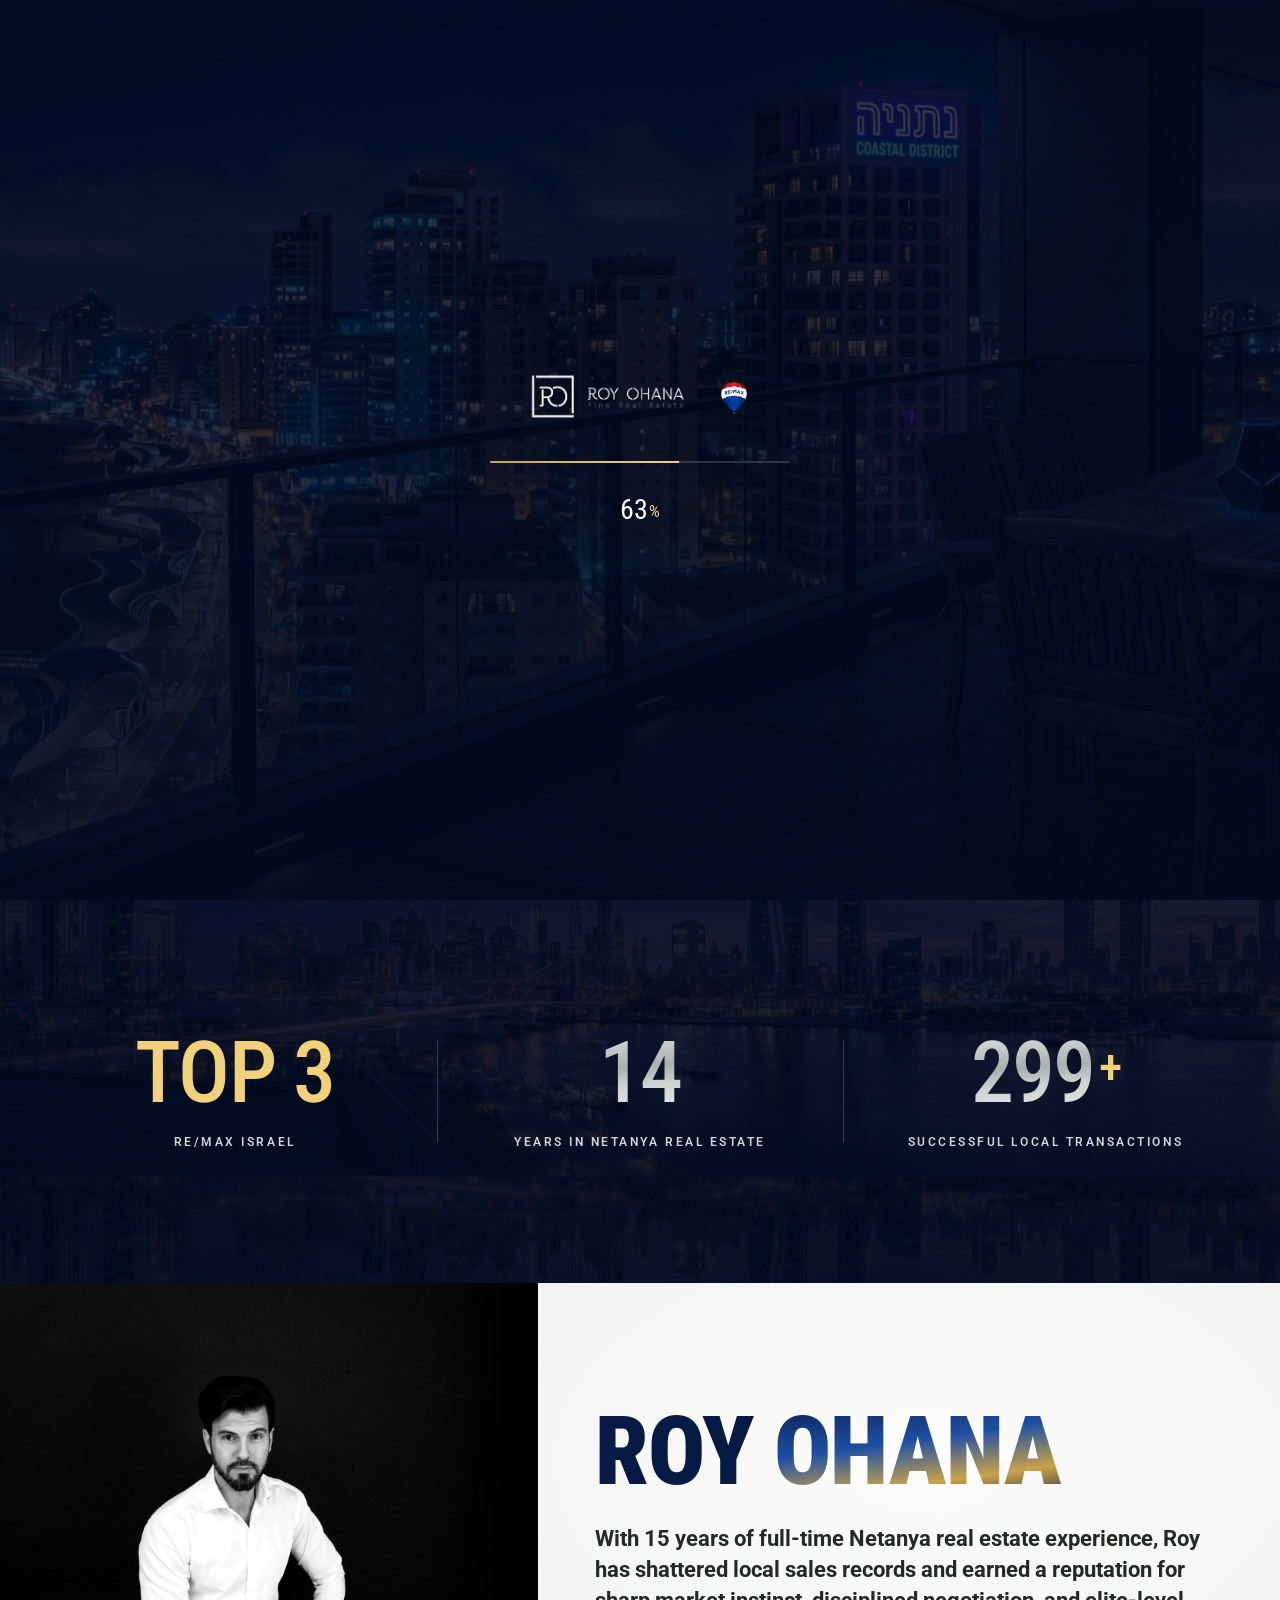
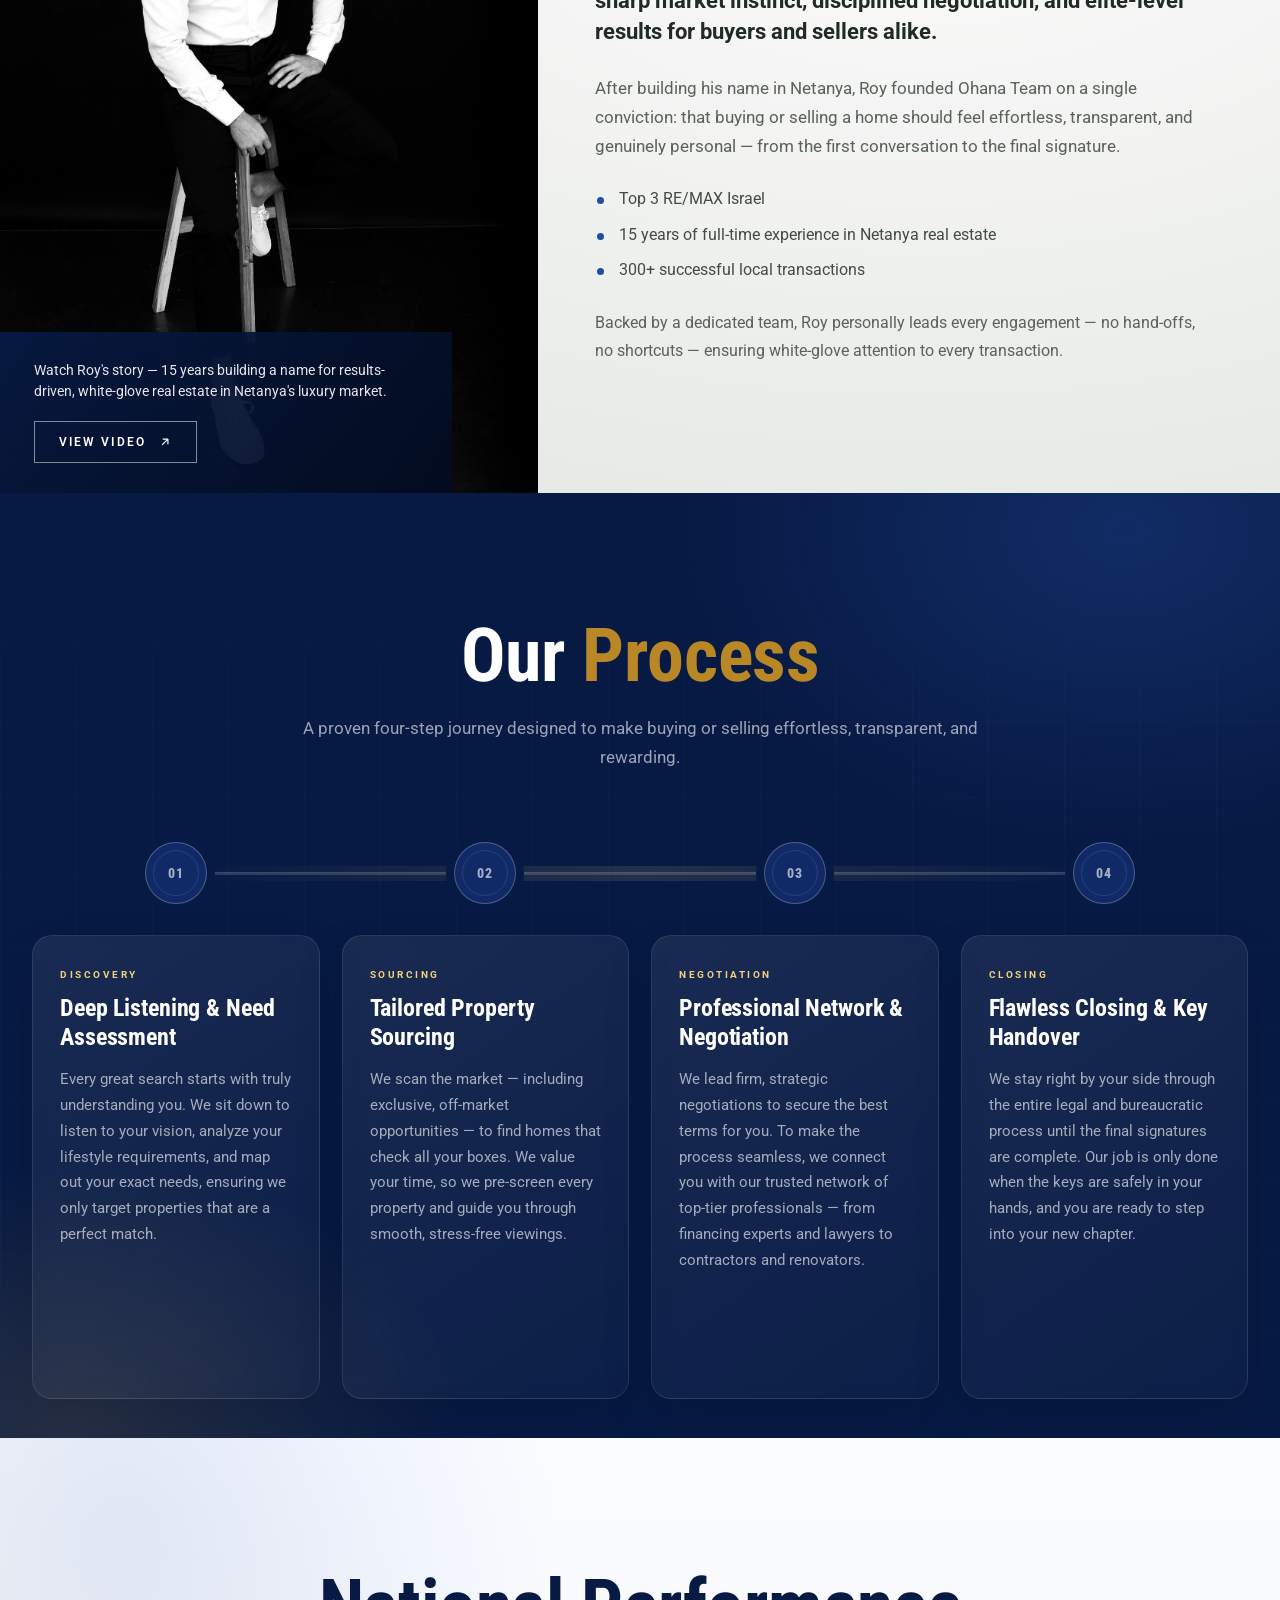
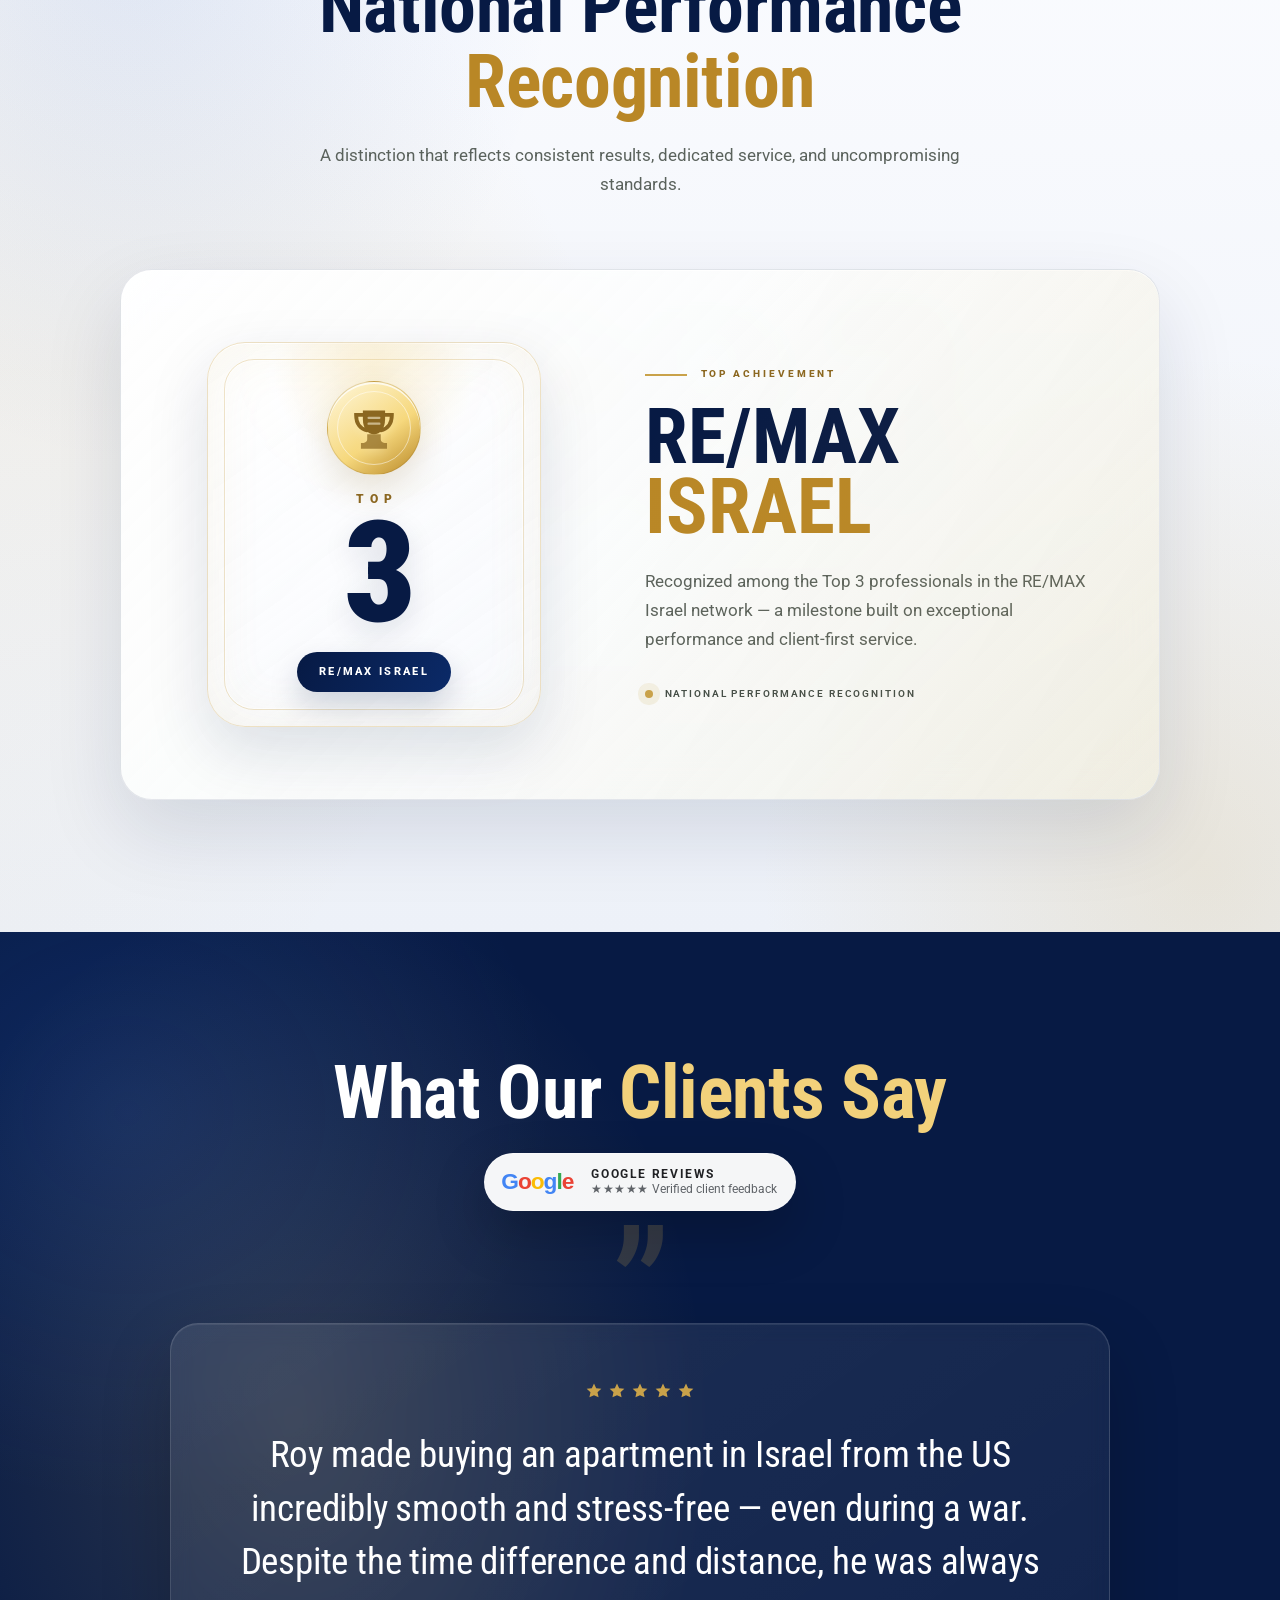
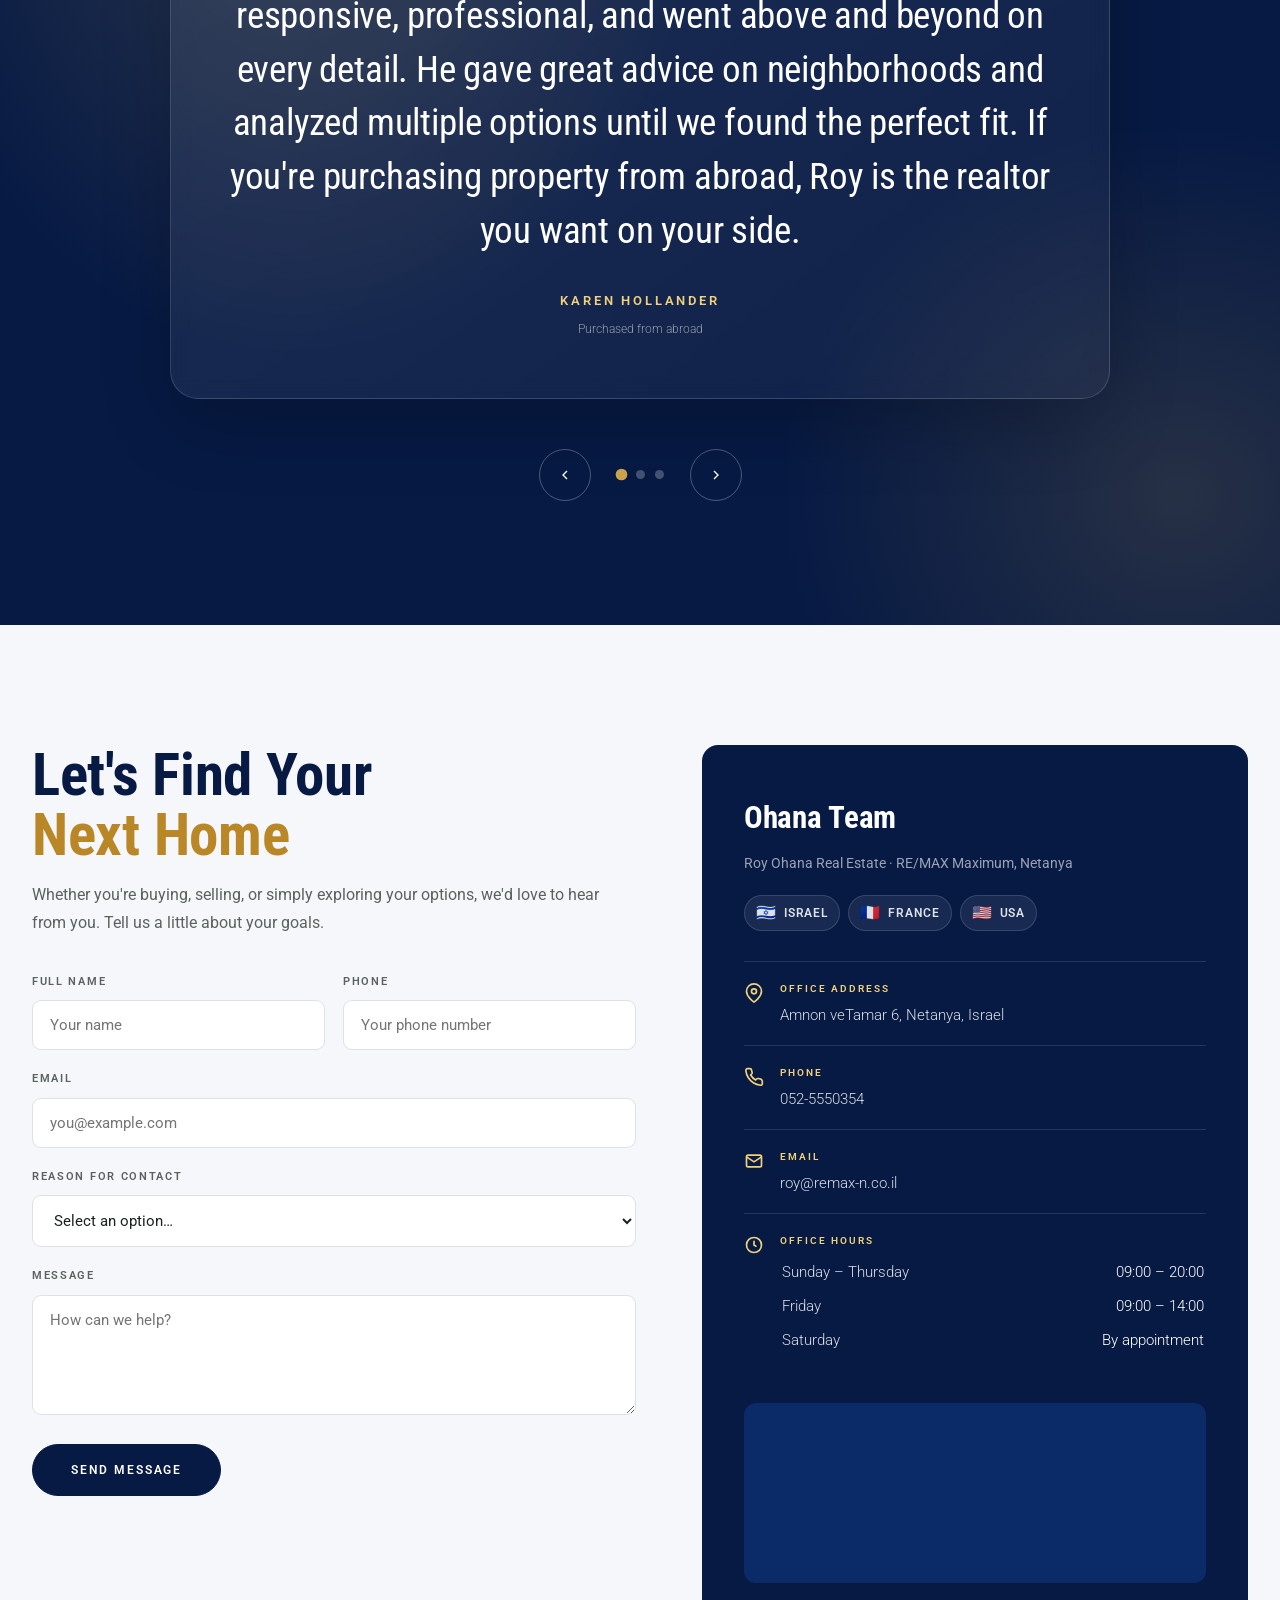
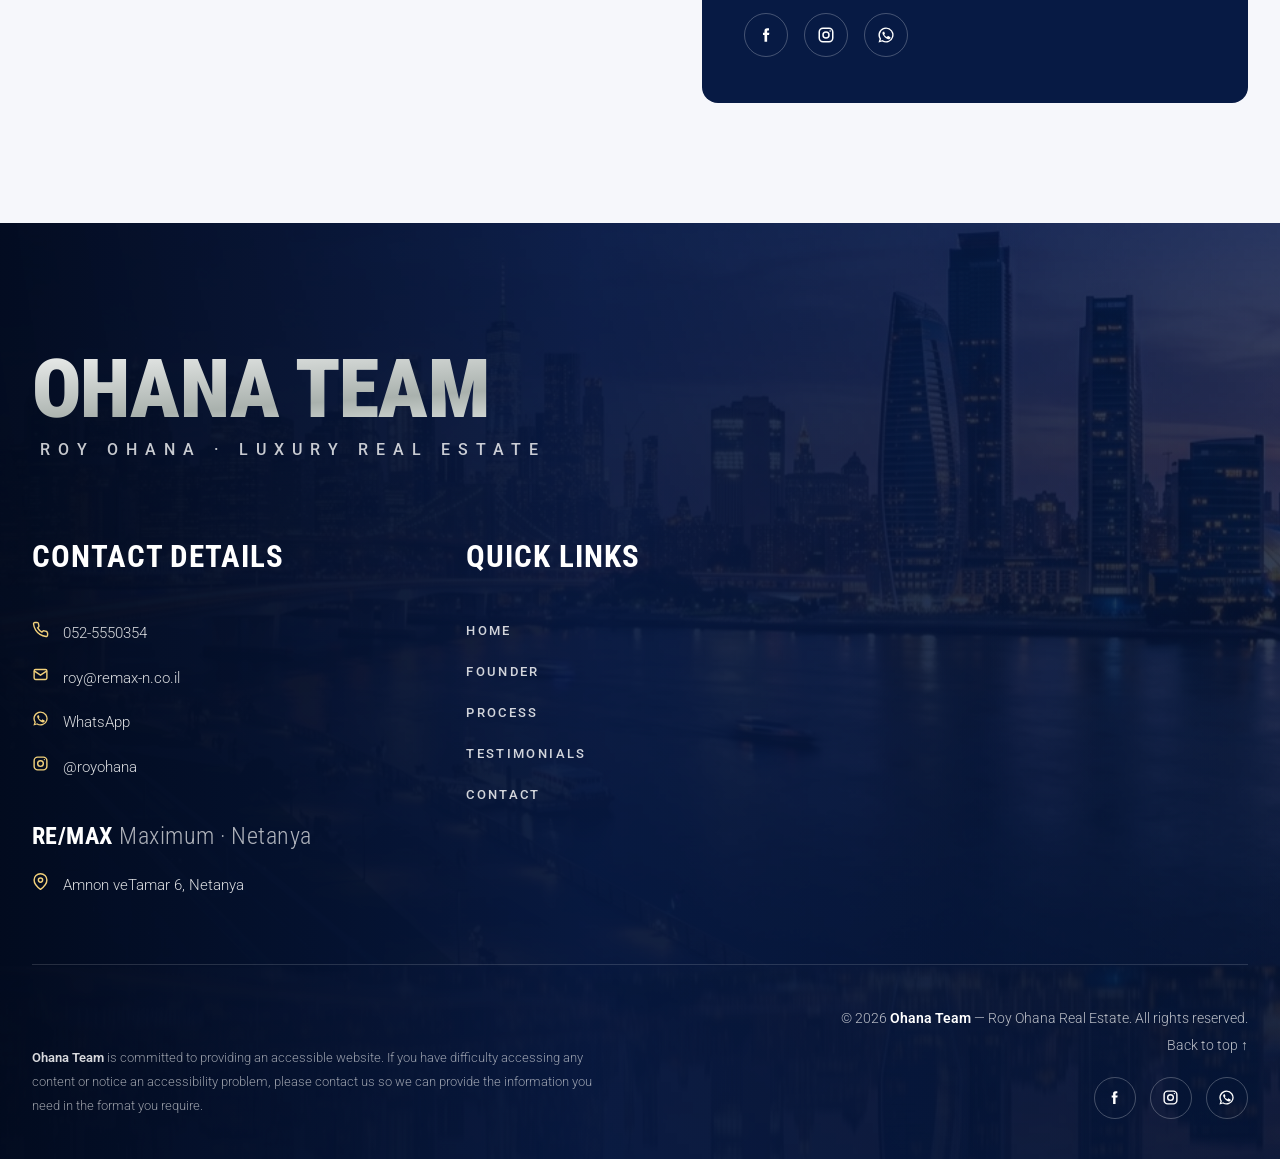
==== commit 37f4def4: "Use official RE/MAX logo" ====
--- a/index.html
+++ b/index.html
@@ -163,23 +163,11 @@
 .brand{ display:flex; align-items:center; gap:14px; height:100%; }
 .brand img{ height:52px; width:auto; transition:height .5s var(--ease), opacity .3s ease; }
 .brand .logo-black{ display:none; }
-.remax-balloon{
-  position:relative; flex:0 0 auto; width:28px; height:36px; display:inline-grid; place-items:center;
-  border-radius:50% 50% 46% 46%; overflow:hidden;
-  background:linear-gradient(180deg,#e5312b 0 38%,#fff 38% 62%,#1c4f9c 62% 100%);
-  box-shadow:0 9px 24px rgba(0,0,0,.18), inset 0 0 0 1px rgba(255,255,255,.45);
-}
-.remax-balloon::before{
-  content:""; position:absolute; inset:6px 7px 12px; border-radius:50%;
-  background:radial-gradient(circle at 35% 24%,rgba(255,255,255,.55),transparent 34%);
-}
-.remax-balloon::after{
-  content:""; position:absolute; left:50%; bottom:-7px; transform:translateX(-50%);
-  width:0; height:0; border-left:5px solid transparent; border-right:5px solid transparent; border-top:8px solid #1c4f9c;
-}
-.remax-balloon span{
-  position:relative; z-index:1; margin-top:1px; font-family:var(--f-cond); font-size:.43rem;
-  letter-spacing:.02em; font-weight:900; color:var(--ink); line-height:1; text-transform:uppercase;
+.brand .remax-logo{
+  height:42px; width:auto; object-fit:contain; flex:0 0 auto;
+  transform:translateY(1px);
+  filter:drop-shadow(0 7px 14px rgba(0,0,0,.18));
+  transition:height .5s var(--ease), filter .35s ease, transform .35s ease;
 }
 nav.main{ display:flex; align-items:center; gap:36px; }
 nav.main a{
@@ -201,7 +189,7 @@
 header.scrolled .brand .logo-white{ display:none; }
 header.scrolled .brand .logo-black{ display:block; }
 header.scrolled .brand img{ height:40px; }
-header.scrolled .remax-balloon{ width:24px; height:31px; }
+header.scrolled .brand .remax-logo{ height:32px; filter:drop-shadow(0 5px 10px rgba(7,26,68,.14)); }
 header.scrolled nav.main a{ color:var(--text); }
 header.scrolled nav.main a:hover{ color:var(--gold-ink); }
 header.scrolled .header-social{ border-color:var(--line); }
@@ -880,8 +868,10 @@
   header{ height:74px; }
   header .container{ padding:0 20px; }
   .brand img{ height:43px; }
+  .brand .remax-logo{ height:34px; transform:translateY(1px); }
   header.scrolled{ height:64px; }
   header.scrolled .brand img{ height:36px; }
+  header.scrolled .brand .remax-logo{ height:29px; }
   .hero{
     height:auto; min-height:max(100svh,760px);
     align-items:flex-start;
@@ -982,7 +972,7 @@
 #preloader.done .pl-inner{ opacity:0; transform:translateY(-24px); }
 .pl-brand{ display:flex; align-items:center; gap:18px; margin-bottom:34px; opacity:0; animation:plUp 1s var(--ease-out) .25s forwards; }
 .pl-logo{ height:60px; width:auto; }
-.pl-brand .remax-balloon{ width:34px; height:44px; box-shadow:0 12px 30px rgba(0,0,0,.24), inset 0 0 0 1px rgba(255,255,255,.45); }
+.pl-brand .remax-logo{ height:56px; width:auto; object-fit:contain; transform:translateY(2px); filter:drop-shadow(0 12px 24px rgba(0,0,0,.28)); }
 .pl-tag{ font-size:.7rem; letter-spacing:.36em; text-transform:uppercase; color:var(--gold-2); margin-bottom:42px; opacity:0; animation:plUp 1s var(--ease-out) .42s forwards; }
 .pl-bar{ width:min(300px,64vw); height:2px; background:rgba(255,255,255,.16); border-radius:2px; overflow:hidden; opacity:0; animation:plUp 1s var(--ease-out) .56s forwards; }
 .pl-fill{ display:block; height:100%; width:0; background:linear-gradient(90deg,var(--gold),var(--gold-2)); }
@@ -1002,7 +992,7 @@
   <div class="pl-inner" role="status" aria-label="Loading Ohana Team">
     <div class="pl-brand" aria-hidden="false">
       <img class="pl-logo" src="assets/new_white%20logo.png?v=20260701" alt="Ohana Team — Roy Ohana Real Estate" />
-      <span class="remax-balloon" aria-label="RE/MAX"><span>RE/MAX</span></span>
+      <img class="remax-logo" src="assets/logopp-Photoroom.png?v=20260701" alt="RE/MAX Israel" />
     </div>
     <div class="pl-bar"><span class="pl-fill" id="plFill"></span></div>
     <div class="pl-count"><span id="plNum">0</span></div>
@@ -1018,7 +1008,7 @@
     <a href="#home" class="brand" aria-label="Ohana Team home">
       <img class="logo-white" src="assets/new_white%20logo.png?v=20260701" alt="Ohana Team — Roy Ohana Real Estate" />
       <img class="logo-black" src="assets/logo-black.png" alt="Ohana Team — Roy Ohana Real Estate" />
-      <span class="remax-balloon" aria-hidden="true"><span>RE/MAX</span></span>
+      <img class="remax-logo" src="assets/logopp-Photoroom.png?v=20260701" alt="" aria-hidden="true" />
     </a>
     <nav class="main" aria-label="Primary">
       <a href="#home">Home</a>
